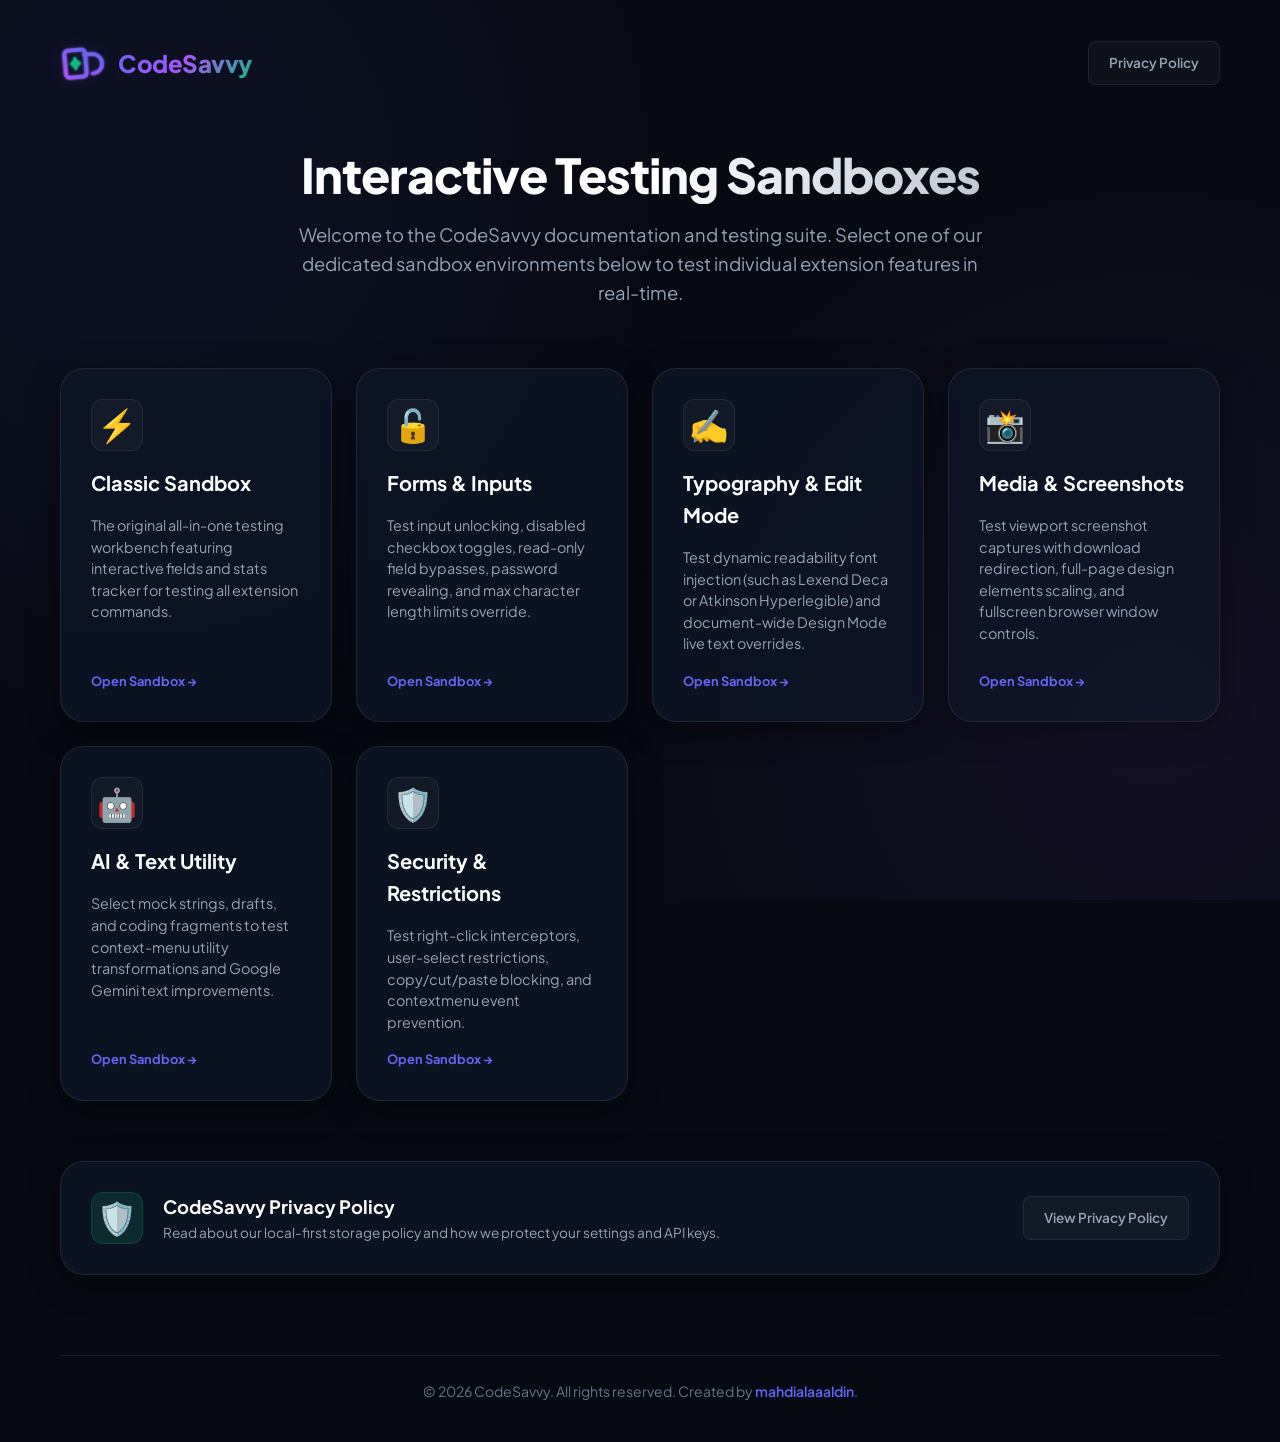
==== index.html @ 9b44937c "Add security.html: Implement a secure portal with text selection and clipboard restrictions" ====
<!DOCTYPE html>
<html lang="en">

<head>
    <meta charset="UTF-8">
    <meta name="viewport" content="width=device-width, initial-scale=1.0">
    <title>CodeSavvy Extension - Sandbox & Docs</title>
    <link rel="icon" type="image/png" sizes="16x16" href="assets/icons/icon16.png">
    <link rel="icon" type="image/png" sizes="48x48" href="assets/icons/icon48.png">
    <link rel="icon" type="image/png" sizes="128x128" href="assets/icons/icon128.png">
    <link
        href="https://fonts.googleapis.com/css2?family=Plus+Jakarta+Sans:wght@300;400;500;600;700;800&family=JetBrains+Mono:wght@400;500;600&display=swap"
        rel="stylesheet">
    <style>
        :root {
            --bg-dark: #070a13;
            --bg-card: rgba(15, 23, 42, 0.65);
            --bg-card-hover: rgba(23, 37, 84, 0.35);
            --border-glow: rgba(99, 102, 241, 0.15);
            --border-normal: rgba(255, 255, 255, 0.08);
            --primary: #6366f1;
            --primary-gradient: linear-gradient(135deg, #6366f1 0%, #a855f7 100%);
            --secondary: #10b981;
            --secondary-glow: rgba(16, 185, 129, 0.15);
            --primary-glow: rgba(99, 102, 241, 0.15);
            --text-main: #f8fafc;
            --text-secondary: #94a3b8;
            --text-muted: #64748b;
            --radius-sm: 8px;
            --radius-md: 16px;
            --radius-lg: 24px;
            --shadow-glow: 0 0 25px rgba(99, 102, 241, 0.15);
            --shadow-card: 0 8px 32px 0 rgba(0, 0, 0, 0.37);
        }

        * {
            margin: 0;
            padding: 0;
            box-sizing: border-box;
            transition: background-color 0.3s, border-color 0.3s, transform 0.2s cubic-bezier(0.4, 0, 0.2, 1);
        }

        body {
            font-family: 'Plus Jakarta Sans', -apple-system, BlinkMacSystemFont, sans-serif;
            background-color: var(--bg-dark);
            color: var(--text-main);
            min-height: 100vh;
            line-height: 1.6;
            overflow-x: hidden;
            background-image:
                radial-gradient(circle at 10% 20%, rgba(99, 102, 241, 0.08) 0%, transparent 40%),
                radial-gradient(circle at 90% 80%, rgba(168, 85, 247, 0.08) 0%, transparent 40%);
            background-attachment: fixed;
        }

        .container {
            max-width: 1200px;
            margin: 0 auto;
            padding: 40px 20px;
        }

        /* Top Header Navigation */
        header {
            display: flex;
            align-items: center;
            justify-content: space-between;
            margin-bottom: 60px;
        }

        .logo-container {
            display: flex;
            align-items: center;
            gap: 12px;
            text-decoration: none;
            color: inherit;
        }

        .logo-icon-svg {
            width: 46px;
            height: 46px;
            filter: drop-shadow(0 0 8px var(--primary-glow));
            animation: logoPulse 3s infinite ease-in-out;
        }

        @keyframes logoPulse {

            0%,
            100% {
                transform: scale(1);
            }

            50% {
                transform: scale(1.05) rotate(3deg);
            }
        }

        .logo-text {
            font-weight: 800;
            font-size: 24px;
            letter-spacing: -0.5px;
            background: linear-gradient(135deg, var(--primary), #a855f7, var(--secondary));
            -webkit-background-clip: text;
            -webkit-text-fill-color: transparent;
        }

        .policy-nav-btn {
            background: rgba(255, 255, 255, 0.03);
            border: 1px solid var(--border-normal);
            padding: 10px 20px;
            border-radius: var(--radius-sm);
            font-size: 0.85rem;
            color: var(--text-secondary);
            text-decoration: none;
            font-weight: 600;
        }

        .policy-nav-btn:hover {
            background: rgba(16, 185, 129, 0.1);
            border-color: var(--secondary);
            color: #fff;
        }

        /* Hero / Intro */
        .hero {
            text-align: center;
            margin-bottom: 60px;
        }

        .hero h1 {
            font-size: 3rem;
            font-weight: 800;
            letter-spacing: -1px;
            margin-bottom: 16px;
            line-height: 1.2;
            background: linear-gradient(to right, #fff 50%, var(--text-secondary));
            -webkit-background-clip: text;
            -webkit-text-fill-color: transparent;
        }

        .hero p {
            font-size: 1.15rem;
            color: var(--text-secondary);
            max-width: 700px;
            margin: 0 auto;
        }

        /* Grid */
        .grid {
            display: grid;
            grid-template-columns: repeat(auto-fit, minmax(260px, 1fr));
            gap: 24px;
            margin-bottom: 60px;
        }

        /* Interactive cards */
        .card-link {
            text-decoration: none;
            color: inherit;
        }

        .card {
            background-color: var(--bg-card);
            border: 1px solid var(--border-normal);
            border-radius: var(--radius-lg);
            padding: 30px;
            box-shadow: var(--shadow-card);
            display: flex;
            flex-direction: column;
            gap: 16px;
            height: 100%;
            position: relative;
            overflow: hidden;
        }

        .card::before {
            content: '';
            position: absolute;
            top: 0;
            left: 0;
            width: 4px;
            height: 100%;
            background: var(--primary-gradient);
            opacity: 0;
            transition: opacity 0.3s ease;
        }

        .card:hover {
            transform: translateY(-4px);
            border-color: var(--primary);
            box-shadow: var(--shadow-glow), var(--shadow-card);
            background: var(--bg-card-hover);
        }

        .card:hover::before {
            opacity: 1;
        }

        .card-icon {
            font-size: 2rem;
            background: rgba(255, 255, 255, 0.03);
            width: 52px;
            height: 52px;
            border-radius: 12px;
            display: flex;
            align-items: center;
            justify-content: center;
            border: 1px solid var(--border-normal);
        }

        .card:hover .card-icon {
            background: var(--primary-glow);
            border-color: var(--primary);
        }

        .card h2 {
            font-size: 1.25rem;
            font-weight: 700;
            color: #fff;
        }

        .card p {
            font-size: 0.9rem;
            color: var(--text-secondary);
            line-height: 1.5;
        }

        .card-footer-action {
            font-size: 0.8rem;
            font-weight: 700;
            color: var(--primary);
            margin-top: auto;
            display: flex;
            align-items: center;
            gap: 6px;
        }

        /* Banner for privacy policy */
        .policy-banner {
            background: var(--bg-card);
            border: 1px solid var(--border-normal);
            border-radius: var(--radius-lg);
            padding: 30px;
            box-shadow: var(--shadow-card);
            display: flex;
            align-items: center;
            justify-content: space-between;
            gap: 20px;
        }

        .policy-banner-left {
            display: flex;
            align-items: center;
            gap: 20px;
        }

        .policy-icon {
            font-size: 2rem;
            color: var(--secondary);
            width: 52px;
            height: 52px;
            border-radius: 12px;
            background: var(--secondary-glow);
            display: flex;
            align-items: center;
            justify-content: center;
            border: 1px solid rgba(16, 185, 129, 0.2);
        }

        .policy-text-group h3 {
            font-size: 1.15rem;
            font-weight: 700;
            color: #fff;
        }

        .policy-text-group p {
            font-size: 0.85rem;
            color: var(--text-secondary);
        }

        @media (max-width: 768px) {
            .policy-banner {
                flex-direction: column;
                align-items: flex-start;
            }

            .policy-banner .policy-nav-btn {
                width: 100%;
                text-align: center;
            }
        }

        /* Footer */
        footer {
            text-align: center;
            margin-top: 80px;
            padding-top: 24px;
            border-top: 1px solid var(--border-normal);
            color: var(--text-muted);
            font-size: 14px;
        }

        footer a {
            color: var(--primary);
            text-decoration: none;
            font-weight: 600;
        }

        footer a:hover {
            text-decoration: underline;
        }
    </style>
</head>

<body>
    <div class="container">
        <!-- Header -->
        <header>
            <a href="#" class="logo-container">
                <svg id="codesavvy-master-svg" viewBox="0 0 512 512" class="logo-icon-svg" fill="none"
                    xmlns="http://www.w3.org/2000/svg">
                    <defs>
                        <filter id="vector-glow" x="-20%" y="-20%" width="140%" height="140%">
                            <feGaussianBlur stdDeviation="12" result="blur" />
                            <feMerge>
                                <feMergeNode in="blur" />
                                <feMergeNode in="SourceGraphic" />
                            </feMerge>
                        </filter>
                        <linearGradient id="tile-gradient-fill" x1="0%" y1="0%" x2="100%" y2="100%">
                            <stop offset="0%" stop-color="#6366f1" />
                            <stop offset="100%" stop-color="#a855f7" />
                        </linearGradient>
                    </defs>
                    <g transform="translate(256, 256) rotate(85) scale(1.2) translate(-256, -256)"
                        filter="url(#vector-glow)">
                        <g>
                            <path d="M 180,240 V 170 C 180,120 220,80 270,80 C 320,80 360,120 360,170 V 175" fill="none"
                                stroke="url(#tile-gradient-fill)" stroke-width="33" stroke-linecap="round" />
                            <rect x="130" y="230" width="252" height="192" rx="35" fill="none"
                                stroke="url(#tile-gradient-fill)" stroke-width="35.75" />
                            <path d="M 230,326 L 210,326 M 282,326 L 302,326 M 256,290 V 362" stroke="#10b981"
                                stroke-width="27.5" stroke-linecap="round" />
                            <circle cx="256" cy="326" r="30" fill="none" stroke="#10b981" stroke-width="13.75" />
                            <path d="M 256,246 L 256,230 M 256,406 L 256,422" stroke="#10b981" stroke-width="4"
                                stroke-linecap="round" />
                        </g>
                    </g>
                </svg>
                <span class="logo-text">CodeSavvy</span>
            </a>
            <a href="privacy.html" class="policy-nav-btn">Privacy Policy</a>
        </header>

        <!-- Hero / Title -->
        <section class="hero">
            <h1>Interactive Testing Sandboxes</h1>
            <p>
                Welcome to the CodeSavvy documentation and testing suite. Select one of our dedicated sandbox
                environments below to test individual extension features in real-time.
            </p>
        </section>

        <!-- Grid of Sandboxes -->
        <div class="grid">

            <!-- Card 1: Classic Sandbox -->
            <a href="sandbox.html" class="card-link">
                <div class="card">
                    <div class="card-icon">⚡</div>
                    <h2>Classic Sandbox</h2>
                    <p>The original all-in-one testing workbench featuring interactive fields and stats tracker for
                        testing all extension commands.</p>
                    <span class="card-footer-action">Open Sandbox →</span>
                </div>
            </a>

            <!-- Card 2: Forms & Inputs -->
            <a href="forms.html" class="card-link">
                <div class="card">
                    <div class="card-icon">🔓</div>
                    <h2>Forms & Inputs</h2>
                    <p>Test input unlocking, disabled checkbox toggles, read-only field bypasses, password revealing,
                        and max character length limits override.</p>
                    <span class="card-footer-action">Open Sandbox →</span>
                </div>
            </a>

            <!-- Card 3: Typography & Edit Mode -->
            <a href="typography.html" class="card-link">
                <div class="card">
                    <div class="card-icon">✍️</div>
                    <h2>Typography & Edit Mode</h2>
                    <p>Test dynamic readability font injection (such as Lexend Deca or Atkinson Hyperlegible) and
                        document-wide Design Mode live text overrides.</p>
                    <span class="card-footer-action">Open Sandbox →</span>
                </div>
            </a>

            <!-- Card 4: Media & Screenshots -->
            <a href="media.html" class="card-link">
                <div class="card">
                    <div class="card-icon">📸</div>
                    <h2>Media & Screenshots</h2>
                    <p>Test viewport screenshot captures with download redirection, full-page design elements scaling,
                        and fullscreen browser window controls.</p>
                    <span class="card-footer-action">Open Sandbox →</span>
                </div>
            </a>

            <!-- Card 5: AI & Text Transformations -->
            <a href="ai.html" class="card-link">
                <div class="card">
                    <div class="card-icon">🤖</div>
                    <h2>AI & Text Utility</h2>
                    <p>Select mock strings, drafts, and coding fragments to test context-menu utility transformations
                        and Google Gemini text improvements.</p>
                    <span class="card-footer-action">Open Sandbox →</span>
                </div>
            </a>

            <!-- Card 6: Security & Restrictions -->
            <a href="security.html" class="card-link">
                <div class="card">
                    <div class="card-icon">🛡️</div>
                    <h2>Security & Restrictions</h2>
                    <p>Test right-click interceptors, user-select restrictions, copy/cut/paste blocking, and contextmenu
                        event prevention.</p>
                    <span class="card-footer-action">Open Sandbox →</span>
                </div>
            </a>

        </div>

        <!-- Privacy Policy Banner -->
        <div class="policy-banner">
            <div class="policy-banner-left">
                <div class="policy-icon">🛡️</div>
                <div class="policy-text-group">
                    <h3>CodeSavvy Privacy Policy</h3>
                    <p>Read about our local-first storage policy and how we protect your settings and API keys.</p>
                </div>
            </div>
            <a href="privacy.html" class="policy-nav-btn">View Privacy Policy</a>
        </div>

        <!-- Footer -->
        <footer>
            <p>&copy; 2026 CodeSavvy. All rights reserved. Created by <a href="https://github.com/mahdialaaaldin"
                    target="_blank" rel="noopener noreferrer">mahdialaaaldin</a>.</p>
        </footer>
    </div>
</body>

</html>
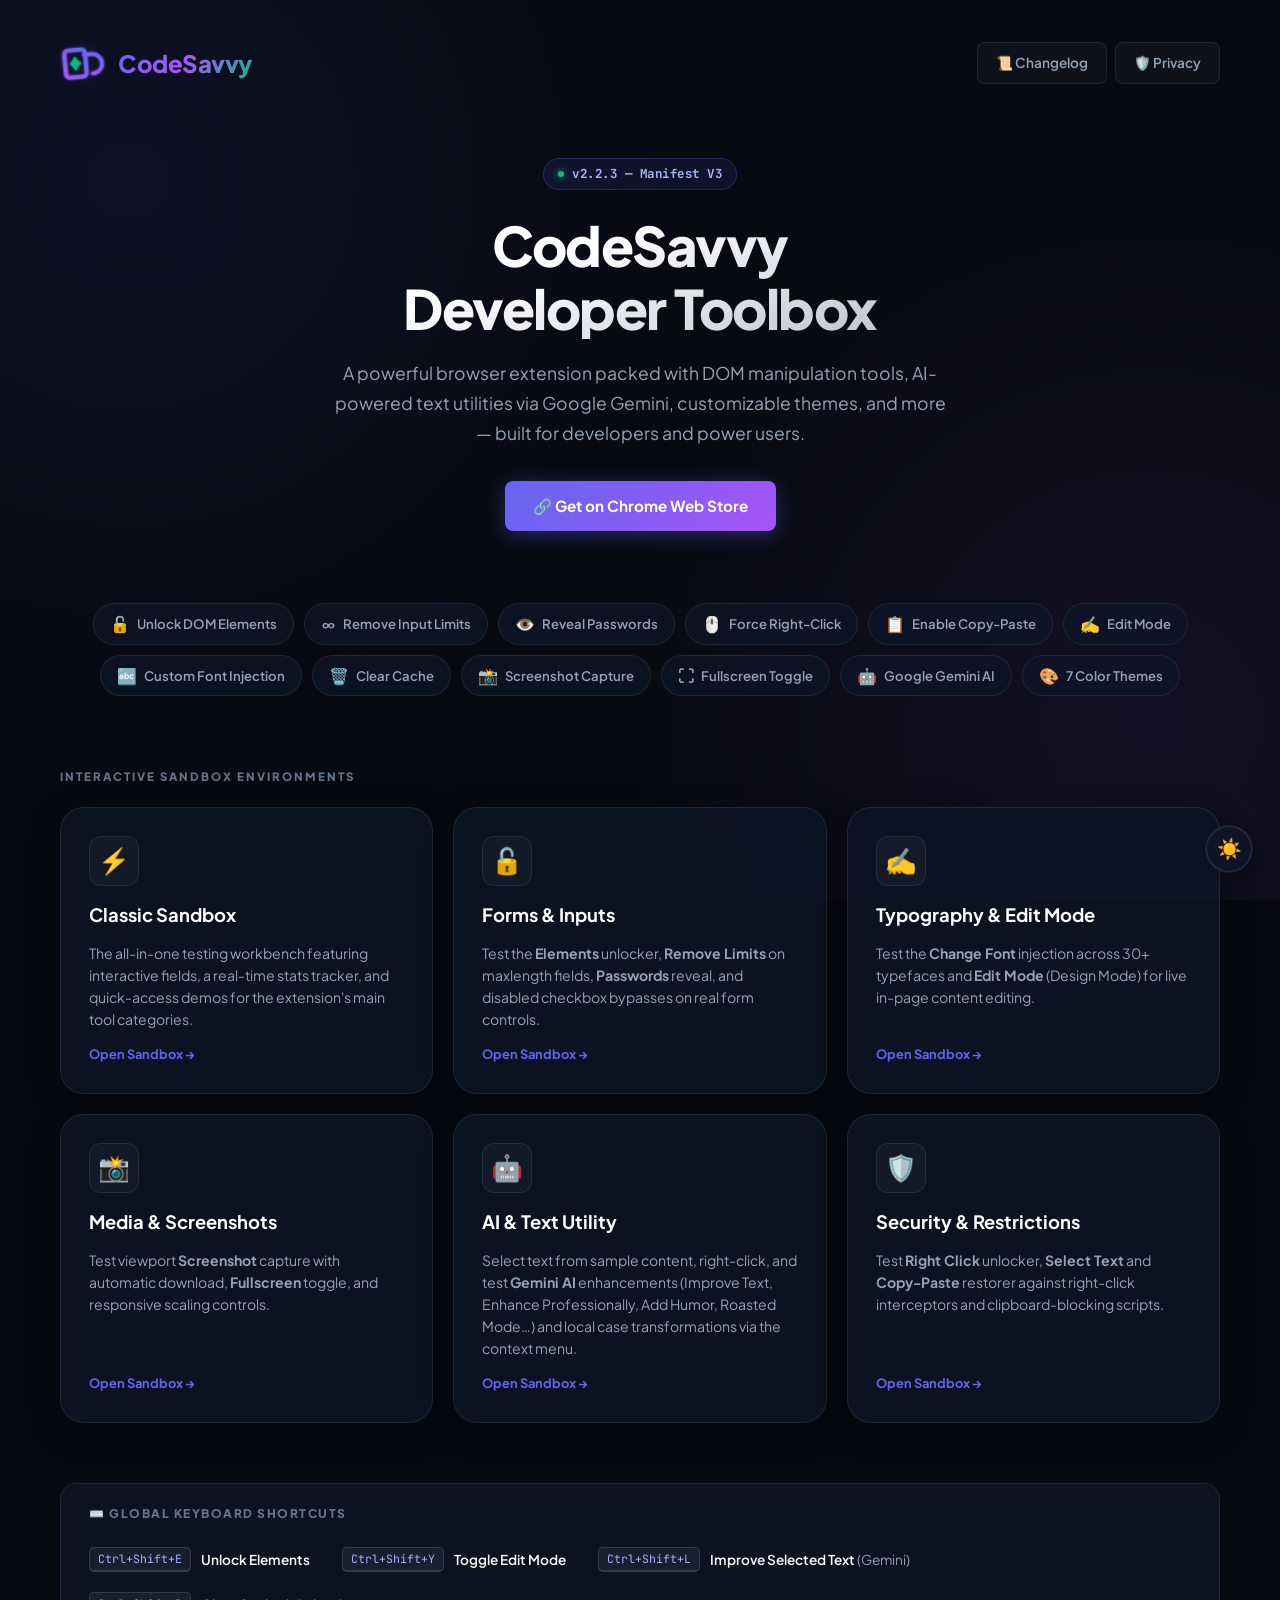
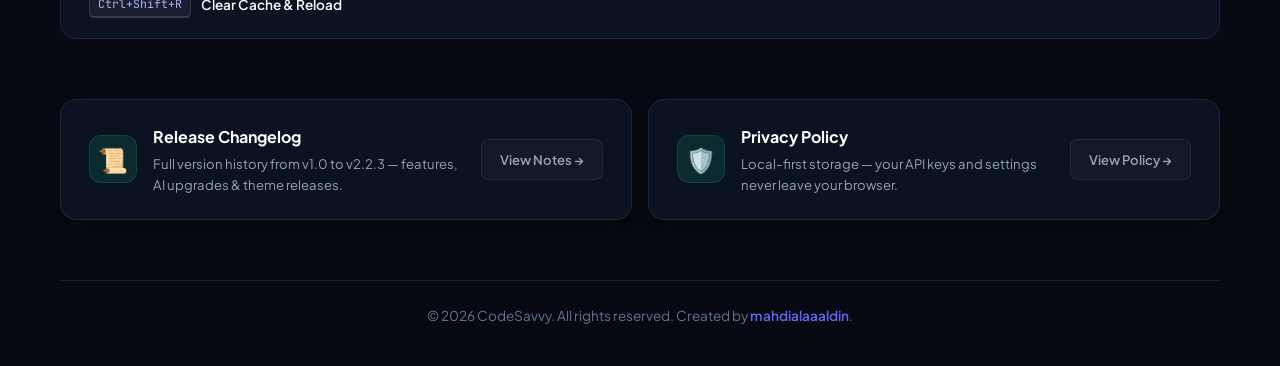
==== commit 8376aad4: "refactor(docs): overhaul documentation hub, sandbox accuracy, and light/dark theme support - Refacto" ====
--- a/index.html
+++ b/index.html
@@ -4,13 +4,17 @@
 <head>
     <meta charset="UTF-8">
     <meta name="viewport" content="width=device-width, initial-scale=1.0">
-    <title>CodeSavvy Extension - Sandbox & Docs</title>
+    <title>CodeSavvy — Developer Toolbox Documentation</title>
+    <meta name="description" content="CodeSavvy is a browser extension developer toolbox. Explore interactive sandboxes for DOM unlocking, font switching, AI text tools, screenshots, and more.">
     <link rel="icon" type="image/png" sizes="16x16" href="assets/icons/icon16.png">
     <link rel="icon" type="image/png" sizes="48x48" href="assets/icons/icon48.png">
     <link rel="icon" type="image/png" sizes="128x128" href="assets/icons/icon128.png">
     <link
         href="https://fonts.googleapis.com/css2?family=Plus+Jakarta+Sans:wght@300;400;500;600;700;800&family=JetBrains+Mono:wght@400;500;600&display=swap"
         rel="stylesheet">
+    <!-- Theme system (load before CSS to prevent flash of incorrect theme) -->
+    <script src="theme.js"></script>
+    <link rel="stylesheet" href="theme.css">
     <style>
         :root {
             --bg-dark: #070a13;
@@ -37,7 +41,6 @@
             margin: 0;
             padding: 0;
             box-sizing: border-box;
-            transition: background-color 0.3s, border-color 0.3s, transform 0.2s cubic-bezier(0.4, 0, 0.2, 1);
         }
 
         body {
@@ -53,18 +56,24 @@
             background-attachment: fixed;
         }
 
+        /* Custom Scrollbar */
+        ::-webkit-scrollbar { width: 8px; }
+        ::-webkit-scrollbar-track { background: rgba(15, 23, 42, 0.5); }
+        ::-webkit-scrollbar-thumb { background: rgba(99, 102, 241, 0.3); border-radius: 4px; }
+        ::-webkit-scrollbar-thumb:hover { background: rgba(99, 102, 241, 0.6); }
+
         .container {
             max-width: 1200px;
             margin: 0 auto;
             padding: 40px 20px;
         }
 
-        /* Top Header Navigation */
+        /* ── Header ─────────────────────────────── */
         header {
             display: flex;
             align-items: center;
             justify-content: space-between;
-            margin-bottom: 60px;
+            margin-bottom: 72px;
         }
 
         .logo-container {
@@ -80,18 +89,12 @@
             height: 46px;
             filter: drop-shadow(0 0 8px var(--primary-glow));
             animation: logoPulse 3s infinite ease-in-out;
+            flex-shrink: 0;
         }
 
         @keyframes logoPulse {
-
-            0%,
-            100% {
-                transform: scale(1);
-            }
-
-            50% {
-                transform: scale(1.05) rotate(3deg);
-            }
+            0%, 100% { transform: scale(1); }
+            50% { transform: scale(1.05) rotate(3deg); }
         }
 
         .logo-text {
@@ -103,73 +106,179 @@
             -webkit-text-fill-color: transparent;
         }
 
-        .policy-nav-btn {
+        .nav-links {
+            display: flex;
+            gap: 8px;
+        }
+
+        .nav-btn {
             background: rgba(255, 255, 255, 0.03);
             border: 1px solid var(--border-normal);
-            padding: 10px 20px;
+            padding: 9px 18px;
             border-radius: var(--radius-sm);
             font-size: 0.85rem;
             color: var(--text-secondary);
             text-decoration: none;
             font-weight: 600;
-        }
-
-        .policy-nav-btn:hover {
-            background: rgba(16, 185, 129, 0.1);
-            border-color: var(--secondary);
+            transition: all 0.2s ease;
+        }
+
+        .nav-btn:hover {
+            background: rgba(99, 102, 241, 0.1);
+            border-color: var(--primary);
             color: #fff;
         }
 
-        /* Hero / Intro */
+        /* ── Version Badge ───────────────────────── */
+        .version-ribbon {
+            display: inline-flex;
+            align-items: center;
+            gap: 8px;
+            background: rgba(99, 102, 241, 0.1);
+            border: 1px solid rgba(99, 102, 241, 0.25);
+            border-radius: 999px;
+            padding: 5px 14px;
+            font-size: 0.78rem;
+            font-weight: 700;
+            color: #a5b4fc;
+            margin-bottom: 24px;
+            font-family: 'JetBrains Mono', monospace;
+            letter-spacing: 0.5px;
+        }
+
+        .version-dot {
+            width: 6px;
+            height: 6px;
+            border-radius: 50%;
+            background: var(--secondary);
+            box-shadow: 0 0 6px var(--secondary);
+            animation: blink 2s ease-in-out infinite;
+        }
+
+        @keyframes blink {
+            0%, 100% { opacity: 1; }
+            50% { opacity: 0.4; }
+        }
+
+        /* ── Hero ────────────────────────────────── */
         .hero {
             text-align: center;
-            margin-bottom: 60px;
+            margin-bottom: 72px;
         }
 
         .hero h1 {
-            font-size: 3rem;
+            font-size: clamp(2.2rem, 5vw, 3.4rem);
             font-weight: 800;
-            letter-spacing: -1px;
-            margin-bottom: 16px;
-            line-height: 1.2;
-            background: linear-gradient(to right, #fff 50%, var(--text-secondary));
+            letter-spacing: -1.5px;
+            margin-bottom: 20px;
+            line-height: 1.15;
+            background: linear-gradient(160deg, #ffffff 40%, #94a3b8 100%);
             -webkit-background-clip: text;
             -webkit-text-fill-color: transparent;
         }
 
         .hero p {
-            font-size: 1.15rem;
+            font-size: 1.1rem;
             color: var(--text-secondary);
-            max-width: 700px;
-            margin: 0 auto;
-        }
-
-        /* Grid */
+            max-width: 620px;
+            margin: 0 auto 32px;
+            line-height: 1.7;
+        }
+
+        .hero-cta {
+            display: inline-flex;
+            align-items: center;
+            gap: 10px;
+            background: var(--primary-gradient);
+            color: #fff;
+            text-decoration: none;
+            font-weight: 700;
+            font-size: 0.95rem;
+            padding: 13px 28px;
+            border-radius: var(--radius-sm);
+            box-shadow: 0 4px 20px rgba(99, 102, 241, 0.35);
+            transition: transform 0.2s ease, box-shadow 0.2s ease;
+        }
+
+        .hero-cta:hover {
+            transform: translateY(-2px);
+            box-shadow: 0 8px 30px rgba(99, 102, 241, 0.5);
+        }
+
+        /* ── Feature Pills ───────────────────────── */
+        .feature-pills {
+            display: flex;
+            justify-content: center;
+            flex-wrap: wrap;
+            gap: 10px;
+            margin-bottom: 72px;
+        }
+
+        .pill {
+            display: flex;
+            align-items: center;
+            gap: 7px;
+            background: var(--bg-card);
+            border: 1px solid var(--border-normal);
+            border-radius: 999px;
+            padding: 7px 16px;
+            font-size: 0.82rem;
+            font-weight: 600;
+            color: var(--text-secondary);
+            backdrop-filter: blur(8px);
+            transition: border-color 0.2s, color 0.2s;
+        }
+
+        .pill:hover {
+            border-color: var(--primary);
+            color: #fff;
+        }
+
+        .pill-icon {
+            font-size: 1rem;
+        }
+
+        /* ── Section Labels ──────────────────────── */
+        .section-label {
+            font-size: 0.72rem;
+            font-weight: 800;
+            letter-spacing: 2px;
+            text-transform: uppercase;
+            color: var(--text-muted);
+            margin-bottom: 20px;
+        }
+
+        /* ── Grid ────────────────────────────────── */
         .grid {
             display: grid;
-            grid-template-columns: repeat(auto-fit, minmax(260px, 1fr));
-            gap: 24px;
-            margin-bottom: 60px;
-        }
-
-        /* Interactive cards */
+            grid-template-columns: repeat(auto-fit, minmax(280px, 1fr));
+            gap: 20px;
+            margin-bottom: 24px;
+        }
+
+        /* ── Sandbox Cards ───────────────────────── */
         .card-link {
             text-decoration: none;
             color: inherit;
+            display: flex;
         }
 
         .card {
             background-color: var(--bg-card);
             border: 1px solid var(--border-normal);
             border-radius: var(--radius-lg);
-            padding: 30px;
+            padding: 28px;
             box-shadow: var(--shadow-card);
             display: flex;
             flex-direction: column;
-            gap: 16px;
-            height: 100%;
+            gap: 14px;
+            width: 100%;
             position: relative;
             overflow: hidden;
+            transition: transform 0.25s cubic-bezier(0.4, 0, 0.2, 1),
+                        border-color 0.25s ease,
+                        box-shadow 0.25s ease,
+                        background-color 0.25s ease;
         }
 
         .card::before {
@@ -185,8 +294,8 @@
         }
 
         .card:hover {
-            transform: translateY(-4px);
-            border-color: var(--primary);
+            transform: translateY(-5px);
+            border-color: rgba(99, 102, 241, 0.35);
             box-shadow: var(--shadow-glow), var(--shadow-card);
             background: var(--bg-card-hover);
         }
@@ -196,15 +305,16 @@
         }
 
         .card-icon {
-            font-size: 2rem;
+            font-size: 1.6rem;
             background: rgba(255, 255, 255, 0.03);
-            width: 52px;
-            height: 52px;
+            width: 50px;
+            height: 50px;
             border-radius: 12px;
             display: flex;
             align-items: center;
             justify-content: center;
             border: 1px solid var(--border-normal);
+            transition: background 0.25s, border-color 0.25s;
         }
 
         .card:hover .card-icon {
@@ -213,90 +323,158 @@
         }
 
         .card h2 {
-            font-size: 1.25rem;
+            font-size: 1.15rem;
             font-weight: 700;
             color: #fff;
         }
 
         .card p {
-            font-size: 0.9rem;
+            font-size: 0.88rem;
             color: var(--text-secondary);
-            line-height: 1.5;
+            line-height: 1.55;
+            flex: 1;
         }
 
         .card-footer-action {
             font-size: 0.8rem;
             font-weight: 700;
             color: var(--primary);
-            margin-top: auto;
             display: flex;
             align-items: center;
             gap: 6px;
         }
 
-        /* Banner for privacy policy */
+        /* ── Policy Banners ──────────────────────── */
+        .banners {
+            display: grid;
+            grid-template-columns: repeat(auto-fit, minmax(300px, 1fr));
+            gap: 16px;
+            margin-bottom: 60px;
+        }
+
         .policy-banner {
             background: var(--bg-card);
             border: 1px solid var(--border-normal);
-            border-radius: var(--radius-lg);
-            padding: 30px;
+            border-radius: var(--radius-md);
+            padding: 24px 28px;
             box-shadow: var(--shadow-card);
             display: flex;
             align-items: center;
             justify-content: space-between;
             gap: 20px;
+            transition: border-color 0.2s ease;
+        }
+
+        .policy-banner:hover {
+            border-color: var(--secondary);
         }
 
         .policy-banner-left {
             display: flex;
             align-items: center;
-            gap: 20px;
+            gap: 16px;
         }
 
         .policy-icon {
-            font-size: 2rem;
+            font-size: 1.5rem;
             color: var(--secondary);
-            width: 52px;
-            height: 52px;
+            width: 48px;
+            height: 48px;
             border-radius: 12px;
             background: var(--secondary-glow);
             display: flex;
             align-items: center;
             justify-content: center;
             border: 1px solid rgba(16, 185, 129, 0.2);
+            flex-shrink: 0;
         }
 
         .policy-text-group h3 {
-            font-size: 1.15rem;
+            font-size: 1rem;
             font-weight: 700;
             color: #fff;
+            margin-bottom: 3px;
         }
 
         .policy-text-group p {
+            font-size: 0.82rem;
+            color: var(--text-secondary);
+        }
+
+        .banner-btn {
+            background: rgba(255, 255, 255, 0.03);
+            border: 1px solid var(--border-normal);
+            padding: 9px 18px;
+            border-radius: var(--radius-sm);
+            font-size: 0.82rem;
+            color: var(--text-secondary);
+            text-decoration: none;
+            font-weight: 600;
+            white-space: nowrap;
+            transition: all 0.2s ease;
+        }
+
+        .banner-btn:hover {
+            background: rgba(16, 185, 129, 0.1);
+            border-color: var(--secondary);
+            color: #fff;
+        }
+
+        /* ── Keyboard Shortcuts Strip ─────────────── */
+        .shortcuts-strip {
+            background: var(--bg-card);
+            border: 1px solid var(--border-normal);
+            border-radius: var(--radius-md);
+            padding: 20px 28px;
+            margin-bottom: 60px;
+            display: flex;
+            flex-wrap: wrap;
+            gap: 20px 32px;
+            align-items: center;
+        }
+
+        .shortcuts-title {
+            font-size: 0.75rem;
+            font-weight: 800;
+            text-transform: uppercase;
+            letter-spacing: 1.5px;
+            color: var(--text-muted);
+            flex-basis: 100%;
+            margin-bottom: 4px;
+        }
+
+        .shortcut-item {
+            display: flex;
+            align-items: center;
+            gap: 10px;
             font-size: 0.85rem;
             color: var(--text-secondary);
         }
 
-        @media (max-width: 768px) {
-            .policy-banner {
-                flex-direction: column;
-                align-items: flex-start;
-            }
-
-            .policy-banner .policy-nav-btn {
-                width: 100%;
-                text-align: center;
-            }
-        }
-
-        /* Footer */
+        .shortcut-item strong {
+            color: var(--text-main);
+            font-weight: 600;
+        }
+
+        kbd {
+            font-family: 'JetBrains Mono', monospace;
+            font-size: 0.72rem;
+            background: rgba(255, 255, 255, 0.06);
+            border: 1px solid rgba(255, 255, 255, 0.12);
+            border-bottom-width: 2px;
+            border-radius: 5px;
+            padding: 2px 8px;
+            color: #a5b4fc;
+            white-space: nowrap;
+        }
+
+        /* ── Footer ──────────────────────────────── */
         footer {
             text-align: center;
-            margin-top: 80px;
             padding-top: 24px;
             border-top: 1px solid var(--border-normal);
             color: var(--text-muted);
-            font-size: 14px;
+            font-size: 0.85rem;
         }
 
         footer a {
@@ -308,16 +486,22 @@
         footer a:hover {
             text-decoration: underline;
         }
+
+        @media (max-width: 600px) {
+            .policy-banner { flex-direction: column; align-items: flex-start; }
+            .banner-btn { width: 100%; text-align: center; }
+            .shortcuts-strip { flex-direction: column; gap: 12px; }
+        }
     </style>
 </head>
 
 <body>
     <div class="container">
+
         <!-- Header -->
         <header>
             <a href="#" class="logo-container">
-                <svg id="codesavvy-master-svg" viewBox="0 0 512 512" class="logo-icon-svg" fill="none"
-                    xmlns="http://www.w3.org/2000/svg">
+                <svg viewBox="0 0 512 512" class="logo-icon-svg" fill="none" xmlns="http://www.w3.org/2000/svg">
                     <defs>
                         <filter id="vector-glow" x="-20%" y="-20%" width="140%" height="140%">
                             <feGaussianBlur stdDeviation="12" result="blur" />
@@ -348,28 +532,56 @@
                 </svg>
                 <span class="logo-text">CodeSavvy</span>
             </a>
-            <a href="privacy.html" class="policy-nav-btn">Privacy Policy</a>
+            <nav class="nav-links">
+                <a href="changelog.html" class="nav-btn">📜 Changelog</a>
+                <a href="privacy.html" class="nav-btn">🛡️ Privacy</a>
+            </nav>
         </header>
 
-        <!-- Hero / Title -->
+        <!-- Hero -->
         <section class="hero">
-            <h1>Interactive Testing Sandboxes</h1>
+            <div class="version-ribbon">
+                <div class="version-dot"></div>
+                v2.2.3 — Manifest V3
+            </div>
+            <h1>CodeSavvy<br>Developer Toolbox</h1>
             <p>
-                Welcome to the CodeSavvy documentation and testing suite. Select one of our dedicated sandbox
-                environments below to test individual extension features in real-time.
+                A powerful browser extension packed with DOM manipulation tools, AI-powered text utilities
+                via Google Gemini, customizable themes, and more — built for developers and power users.
             </p>
+            <a href="https://chromewebstore.google.com/detail/codesavvy/jenendhnlcnokliclhccikgeohdgfhml"
+               class="hero-cta" target="_blank" rel="noopener noreferrer">
+                🔗 Get on Chrome Web Store
+            </a>
         </section>
 
-        <!-- Grid of Sandboxes -->
-        <div class="grid">
+        <!-- Feature Pills -->
+        <div class="feature-pills">
+            <div class="pill"><span class="pill-icon">🔓</span> Unlock DOM Elements</div>
+            <div class="pill"><span class="pill-icon">∞</span> Remove Input Limits</div>
+            <div class="pill"><span class="pill-icon">👁️</span> Reveal Passwords</div>
+            <div class="pill"><span class="pill-icon">🖱️</span> Force Right-Click</div>
+            <div class="pill"><span class="pill-icon">📋</span> Enable Copy-Paste</div>
+            <div class="pill"><span class="pill-icon">✍️</span> Edit Mode</div>
+            <div class="pill"><span class="pill-icon">🔤</span> Custom Font Injection</div>
+            <div class="pill"><span class="pill-icon">🗑️</span> Clear Cache</div>
+            <div class="pill"><span class="pill-icon">📸</span> Screenshot Capture</div>
+            <div class="pill"><span class="pill-icon">⛶</span> Fullscreen Toggle</div>
+            <div class="pill"><span class="pill-icon">🤖</span> Google Gemini AI</div>
+            <div class="pill"><span class="pill-icon">🎨</span> 7 Color Themes</div>
+        </div>
+
+        <!-- Sandbox Environments -->
+        <div class="section-label">Interactive Sandbox Environments</div>
+        <div class="grid" style="margin-bottom: 60px;">
 
             <!-- Card 1: Classic Sandbox -->
             <a href="sandbox.html" class="card-link">
                 <div class="card">
                     <div class="card-icon">⚡</div>
                     <h2>Classic Sandbox</h2>
-                    <p>The original all-in-one testing workbench featuring interactive fields and stats tracker for
-                        testing all extension commands.</p>
+                    <p>The all-in-one testing workbench featuring interactive fields, a real-time stats tracker,
+                        and quick-access demos for the extension's main tool categories.</p>
                     <span class="card-footer-action">Open Sandbox →</span>
                 </div>
             </a>
@@ -378,9 +590,10 @@
             <a href="forms.html" class="card-link">
                 <div class="card">
                     <div class="card-icon">🔓</div>
-                    <h2>Forms & Inputs</h2>
-                    <p>Test input unlocking, disabled checkbox toggles, read-only field bypasses, password revealing,
-                        and max character length limits override.</p>
+                    <h2>Forms &amp; Inputs</h2>
+                    <p>Test the <strong>Elements</strong> unlocker, <strong>Remove Limits</strong>
+                        on maxlength fields, <strong>Passwords</strong> reveal,
+                        and disabled checkbox bypasses on real form controls.</p>
                     <span class="card-footer-action">Open Sandbox →</span>
                 </div>
             </a>
@@ -389,9 +602,10 @@
             <a href="typography.html" class="card-link">
                 <div class="card">
                     <div class="card-icon">✍️</div>
-                    <h2>Typography & Edit Mode</h2>
-                    <p>Test dynamic readability font injection (such as Lexend Deca or Atkinson Hyperlegible) and
-                        document-wide Design Mode live text overrides.</p>
+                    <h2>Typography &amp; Edit Mode</h2>
+                    <p>Test the <strong>Change Font</strong> injection across 30+ typefaces
+                        and <strong>Edit Mode</strong> (Design Mode) for live in-page
+                        content editing.</p>
                     <span class="card-footer-action">Open Sandbox →</span>
                 </div>
             </a>
@@ -400,20 +614,22 @@
             <a href="media.html" class="card-link">
                 <div class="card">
                     <div class="card-icon">📸</div>
-                    <h2>Media & Screenshots</h2>
-                    <p>Test viewport screenshot captures with download redirection, full-page design elements scaling,
-                        and fullscreen browser window controls.</p>
+                    <h2>Media &amp; Screenshots</h2>
+                    <p>Test viewport <strong>Screenshot</strong> capture with automatic
+                        download, <strong>Fullscreen</strong> toggle, and responsive
+                        scaling controls.</p>
                     <span class="card-footer-action">Open Sandbox →</span>
                 </div>
             </a>
 
-            <!-- Card 5: AI & Text Transformations -->
+            <!-- Card 5: AI & Text Utility -->
             <a href="ai.html" class="card-link">
                 <div class="card">
                     <div class="card-icon">🤖</div>
-                    <h2>AI & Text Utility</h2>
-                    <p>Select mock strings, drafts, and coding fragments to test context-menu utility transformations
-                        and Google Gemini text improvements.</p>
+                    <h2>AI &amp; Text Utility</h2>
+                    <p>Select text from sample content, right-click, and test <strong>Gemini AI</strong>
+                        enhancements (Improve Text, Enhance Professionally, Add Humor, Roasted Mode…)
+                        and local case transformations via the context menu.</p>
                     <span class="card-footer-action">Open Sandbox →</span>
                 </div>
             </a>
@@ -422,25 +638,62 @@
             <a href="security.html" class="card-link">
                 <div class="card">
                     <div class="card-icon">🛡️</div>
-                    <h2>Security & Restrictions</h2>
-                    <p>Test right-click interceptors, user-select restrictions, copy/cut/paste blocking, and contextmenu
-                        event prevention.</p>
+                    <h2>Security &amp; Restrictions</h2>
+                    <p>Test <strong>Right Click</strong> unlocker, <strong>Select Text</strong>
+                        and <strong>Copy-Paste</strong> restorer against right-click
+                        interceptors and clipboard-blocking scripts.</p>
                     <span class="card-footer-action">Open Sandbox →</span>
                 </div>
             </a>
 
         </div>
 
-        <!-- Privacy Policy Banner -->
-        <div class="policy-banner">
-            <div class="policy-banner-left">
-                <div class="policy-icon">🛡️</div>
-                <div class="policy-text-group">
-                    <h3>CodeSavvy Privacy Policy</h3>
-                    <p>Read about our local-first storage policy and how we protect your settings and API keys.</p>
+        <!-- Keyboard Shortcuts -->
+        <div class="shortcuts-strip">
+            <div class="shortcuts-title">⌨️ Global Keyboard Shortcuts</div>
+            <div class="shortcut-item">
+                <kbd>Ctrl+Shift+E</kbd>
+                <span><strong>Unlock Elements</strong></span>
+            </div>
+            <div class="shortcut-item">
+                <kbd>Ctrl+Shift+Y</kbd>
+                <span><strong>Toggle Edit Mode</strong></span>
+            </div>
+            <div class="shortcut-item">
+                <kbd>Ctrl+Shift+L</kbd>
+                <span><strong>Improve Selected Text</strong> (Gemini)</span>
+            </div>
+            <div class="shortcut-item">
+                <kbd>Ctrl+Shift+R</kbd>
+                <span><strong>Clear Cache &amp; Reload</strong></span>
+            </div>
+        </div>
+
+        <!-- Banners -->
+        <div class="banners">
+            <!-- Changelog -->
+            <div class="policy-banner">
+                <div class="policy-banner-left">
+                    <div class="policy-icon">📜</div>
+                    <div class="policy-text-group">
+                        <h3>Release Changelog</h3>
+                        <p>Full version history from v1.0 to v2.2.3 — features, AI upgrades &amp; theme releases.</p>
+                    </div>
                 </div>
+                <a href="changelog.html" class="banner-btn">View Notes →</a>
             </div>
-            <a href="privacy.html" class="policy-nav-btn">View Privacy Policy</a>
+
+            <!-- Privacy Policy -->
+            <div class="policy-banner">
+                <div class="policy-banner-left">
+                    <div class="policy-icon">🛡️</div>
+                    <div class="policy-text-group">
+                        <h3>Privacy Policy</h3>
+                        <p>Local-first storage — your API keys and settings never leave your browser.</p>
+                    </div>
+                </div>
+                <a href="privacy.html" class="banner-btn">View Policy →</a>
+            </div>
         </div>
 
         <!-- Footer -->
@@ -448,6 +701,7 @@
             <p>&copy; 2026 CodeSavvy. All rights reserved. Created by <a href="https://github.com/mahdialaaaldin"
                     target="_blank" rel="noopener noreferrer">mahdialaaaldin</a>.</p>
         </footer>
+
     </div>
 </body>
 
--- a/theme.css
+++ b/theme.css
@@ -0,0 +1,419 @@
+/* ─────────────────────────────────────────────────────────────────────────────
+   CodeSavvy Docs — Theme System
+   Defines light/dark mode overrides via [data-theme] on <html>.
+   All pages share this sheet; each page's own :root defines dark defaults.
+───────────────────────────────────────────────────────────────────────────── */
+
+/* ── Floating Theme Toggle Button ─────────────────────────────────────────── */
+#cs-theme-toggle {
+    position: fixed;
+    bottom: 28px;
+    right: 28px;
+    z-index: 9999;
+    width: 46px;
+    height: 46px;
+    border-radius: 50%;
+    border: 1px solid rgba(255, 255, 255, 0.12);
+    background: rgba(15, 23, 42, 0.75);
+    backdrop-filter: blur(14px);
+    -webkit-backdrop-filter: blur(14px);
+    cursor: pointer;
+    font-size: 20px;
+    display: flex;
+    align-items: center;
+    justify-content: center;
+    box-shadow: 0 4px 20px rgba(0, 0, 0, 0.35), 0 0 0 1px rgba(99, 102, 241, 0.2);
+    transition: transform 0.2s cubic-bezier(0.4, 0, 0.2, 1),
+                box-shadow 0.2s ease,
+                background 0.3s ease,
+                border-color 0.3s ease;
+    user-select: none;
+}
+
+#cs-theme-toggle:hover {
+    transform: scale(1.12);
+    box-shadow: 0 6px 28px rgba(99, 102, 241, 0.4), 0 0 0 1px rgba(99, 102, 241, 0.4);
+}
+
+#cs-theme-toggle:active {
+    transform: scale(0.96);
+}
+
+/* Light mode button variant */
+html[data-theme="light"] #cs-theme-toggle {
+    background: rgba(255, 255, 255, 0.85);
+    border-color: rgba(99, 102, 241, 0.25);
+    box-shadow: 0 4px 16px rgba(0, 0, 0, 0.1), 0 0 0 1px rgba(99, 102, 241, 0.15);
+    color: #0f172a;
+}
+
+/* ── Light Theme: CSS Variable Overrides ──────────────────────────────────── */
+/*
+   Overrides all the custom properties the docs use.
+   Pages define dark defaults in :root; we re-declare them
+   on html[data-theme="light"] which has higher specificity.
+*/
+
+html[data-theme="light"] {
+
+    /* Backgrounds */
+    --bg-dark:        #f0f4f8;
+    --bg-card:        rgba(255, 255, 255, 0.85);
+    --bg-card-hover:  rgba(241, 245, 249, 0.9);
+
+    /* Borders */
+    --border-normal:  rgba(148, 163, 184, 0.22);
+    --border-glow:    rgba(99, 102, 241, 0.12);
+
+    /* Text */
+    --text-main:      #0f172a;
+    --text-secondary: #475569;
+    --text-muted:     #64748b;
+
+    /* Shadows */
+    --shadow-card:    0 4px 16px 0 rgba(0, 0, 0, 0.07), 0 1px 4px rgba(0,0,0,0.05);
+    --shadow-glow:    0 0 20px rgba(99, 102, 241, 0.12);
+
+    /* Security page variables */
+    --bg:             #f0f4f8;
+    --card-bg:        #ffffff;
+    --text:           #0f172a;
+    --border:         rgba(148, 163, 184, 0.2);
+    --text-muted:     #64748b;
+}
+
+/* ── Light: Body Base ─────────────────────────────────────────────────────── */
+html[data-theme="light"] body {
+    background-color: #f0f4f8; /* covers both --bg-dark and --bg consumers */
+    background-image:
+        radial-gradient(circle at 10% 20%, rgba(99, 102, 241, 0.06) 0%, transparent 40%),
+        radial-gradient(circle at 90% 80%, rgba(168, 85, 247, 0.05) 0%, transparent 40%);
+    color: #0f172a;
+}
+
+/* ── Light: Cards ─────────────────────────────────────────────────────────── */
+html[data-theme="light"] .card,
+html[data-theme="light"] .settings-section,
+html[data-theme="light"] .policy-banner,
+html[data-theme="light"] .tip-box,
+html[data-theme="light"] .stat-badge,
+html[data-theme="light"] .shortcuts-strip,
+html[data-theme="light"] .incognito-banner,
+html[data-theme="light"] .how-to {
+    background: var(--bg-card);
+    border-color: var(--border-normal);
+    box-shadow: var(--shadow-card);
+    color: var(--text-main);
+}
+
+html[data-theme="light"] .card:hover {
+    background: var(--bg-card-hover);
+    border-color: rgba(99, 102, 241, 0.35);
+    box-shadow: 0 0 20px rgba(99, 102, 241, 0.12), var(--shadow-card);
+}
+
+/* ── Light: Header ────────────────────────────────────────────────────────── */
+html[data-theme="light"] header {
+    background: rgba(255, 255, 255, 0.88);
+    border-color: rgba(148, 163, 184, 0.22);
+    box-shadow: 0 4px 20px rgba(0, 0, 0, 0.06);
+    backdrop-filter: blur(12px);
+}
+
+/* ── Light: Nav buttons ───────────────────────────────────────────────────── */
+html[data-theme="light"] .nav-btn,
+html[data-theme="light"] .back-btn,
+html[data-theme="light"] .banner-btn {
+    background: rgba(248, 250, 252, 0.8);
+    border-color: rgba(148, 163, 184, 0.25);
+    color: #475569;
+}
+
+html[data-theme="light"] .nav-btn:hover,
+html[data-theme="light"] .back-btn:hover,
+html[data-theme="light"] .banner-btn:hover {
+    background: rgba(224, 231, 255, 0.5);
+    border-color: #6366f1;
+    color: #4338ca;
+}
+
+/* ── Light: Pills & Badges ────────────────────────────────────────────────── */
+html[data-theme="light"] .pill {
+    background: rgba(255, 255, 255, 0.85);
+    border-color: rgba(148, 163, 184, 0.25);
+    color: #475569;
+}
+
+html[data-theme="light"] .pill:hover {
+    border-color: #6366f1;
+    color: #4338ca;
+}
+
+html[data-theme="light"] .version-ribbon {
+    background: rgba(224, 231, 255, 0.6);
+    border-color: rgba(99, 102, 241, 0.3);
+    color: #4338ca;
+}
+
+html[data-theme="light"] .page-badge {
+    background: rgba(224, 231, 255, 0.6);
+    border-color: rgba(99, 102, 241, 0.3);
+    color: #4338ca;
+}
+
+html[data-theme="light"] .menu-tag.ai {
+    background: rgba(99, 102, 241, 0.08);
+    border-color: rgba(99, 102, 241, 0.2);
+    color: #4338ca;
+}
+
+html[data-theme="light"] .menu-tag.local {
+    background: rgba(16, 185, 129, 0.08);
+    border-color: rgba(16, 185, 129, 0.2);
+    color: #065f46;
+}
+
+html[data-theme="light"] .menu-tag.beta {
+    background: rgba(245, 158, 11, 0.08);
+    border-color: rgba(245, 158, 11, 0.2);
+    color: #92400e;
+}
+
+/* ── Light: Text Colors & Headings ────────────────────────────────────────── */
+html[data-theme="light"] .hero h1,
+html[data-theme="light"] .logo-title h1,
+html[data-theme="light"] .brand-title h1,
+html[data-theme="light"] .logo-text,
+html[data-theme="light"] .version-title,
+html[data-theme="light"] .section-title {
+    background: linear-gradient(160deg, #0f172a 30%, #334155 100%) !important;
+    -webkit-background-clip: text !important;
+    -webkit-text-fill-color: transparent !important;
+    color: #0f172a !important;
+}
+
+html[data-theme="light"] h1,
+html[data-theme="light"] h2,
+html[data-theme="light"] h3,
+html[data-theme="light"] h4,
+html[data-theme="light"] h5,
+html[data-theme="light"] h6,
+html[data-theme="light"] .card h2,
+html[data-theme="light"] .card-header h2,
+html[data-theme="light"] .card-title,
+html[data-theme="light"] .policy-text-group h3,
+html[data-theme="light"] .section-label,
+html[data-theme="light"] .shortcuts-title,
+html[data-theme="light"] .highlight-card h3,
+html[data-theme="light"] .content-section h2 {
+    color: #0f172a !important;
+}
+
+/* Bold text elements in light mode */
+html[data-theme="light"] strong,
+html[data-theme="light"] b,
+html[data-theme="light"] .shortcut-item strong,
+html[data-theme="light"] .tip-desc strong,
+html[data-theme="light"] .how-to strong,
+html[data-theme="light"] .text-content strong,
+html[data-theme="light"] .card p strong,
+html[data-theme="light"] .swatch-title strong {
+    color: #0f172a !important;
+    font-weight: 700;
+}
+
+html[data-theme="light"] .hero p,
+html[data-theme="light"] .card p,
+html[data-theme="light"] .tip-desc,
+html[data-theme="light"] .text-content,
+html[data-theme="light"] .card-header .sub,
+html[data-theme="light"] .policy-text-group p,
+html[data-theme="light"] .how-to,
+html[data-theme="light"] .shortcut-item,
+html[data-theme="light"] .highlight-card p,
+html[data-theme="light"] .content-section p,
+html[data-theme="light"] .permission-desc {
+    color: #475569;
+}
+
+html[data-theme="light"] .card-footer-action {
+    color: #6366f1;
+}
+
+html[data-theme="light"] .tip-title,
+html[data-theme="light"] .selection-label {
+    color: #4338ca;
+}
+
+html[data-theme="light"] .brand-title p {
+    color: #475569;
+}
+
+/* ── Light: Selection Boxes (AI sandbox) ──────────────────────────────────── */
+html[data-theme="light"] .selection-box {
+    background: rgba(241, 245, 249, 0.8);
+    border-color: rgba(148, 163, 184, 0.25);
+    color: #1e293b;
+}
+
+html[data-theme="light"] .selection-box:hover {
+    border-color: rgba(99, 102, 241, 0.3);
+    background: rgba(224, 231, 255, 0.2);
+}
+
+html[data-theme="light"] .selection-box .selection-label {
+    background: #ffffff;
+    border-color: rgba(148, 163, 184, 0.25);
+    color: #6366f1;
+}
+
+html[data-theme="light"] .selection-box.code-block {
+    background: rgba(15, 23, 42, 0.04);
+    color: #3730a3;
+}
+
+/* ── Light: Form Inputs ───────────────────────────────────────────────────── */
+html[data-theme="light"] input[type="text"],
+html[data-theme="light"] input[type="password"],
+html[data-theme="light"] select,
+html[data-theme="light"] textarea,
+html[data-theme="light"] .form-input {
+    background: #f8fafc;
+    border-color: rgba(148, 163, 184, 0.3);
+    color: #0f172a;
+}
+
+html[data-theme="light"] input[type="text"]:focus,
+html[data-theme="light"] input[type="password"]:focus,
+html[data-theme="light"] select:focus,
+html[data-theme="light"] textarea:focus,
+html[data-theme="light"] .form-input:focus {
+    border-color: #6366f1;
+    background: #ffffff;
+    box-shadow: 0 0 0 3px rgba(99, 102, 241, 0.12);
+}
+
+html[data-theme="light"] input:disabled,
+html[data-theme="light"] select:disabled,
+html[data-theme="light"] textarea:disabled {
+    background: rgba(148, 163, 184, 0.08) !important;
+    border-color: rgba(148, 163, 184, 0.15) !important;
+    color: #94a3b8 !important;
+}
+
+html[data-theme="light"] .divDisabled {
+    border-color: rgba(239, 68, 68, 0.15);
+    background: rgba(239, 68, 68, 0.02);
+    color: #94a3b8;
+}
+
+/* ── Light: Sandbox Stat Badges ───────────────────────────────────────────── */
+html[data-theme="light"] .stat-badge {
+    background: rgba(241, 245, 249, 0.9);
+    border-color: rgba(148, 163, 184, 0.22);
+}
+
+html[data-theme="light"] .stat-badge span:first-child {
+    color: #64748b;
+}
+
+/* ── Light: Security page card backgrounds ────────────────────────────────── */
+html[data-theme="light"] .code-container {
+    background-color: #f1f5f9;
+    border-color: rgba(148, 163, 184, 0.25);
+    color: #3730a3;
+}
+
+html[data-theme="light"] .inline-restricted-box {
+    background: rgba(239, 68, 68, 0.04);
+    border-color: rgba(239, 68, 68, 0.25);
+}
+
+html[data-theme="light"] .lock-indicator {
+    background: rgba(239, 68, 68, 0.08);
+}
+
+/* ── Light: Scrollbar ─────────────────────────────────────────────────────── */
+html[data-theme="light"] ::-webkit-scrollbar-track {
+    background: rgba(241, 245, 249, 0.8);
+}
+
+html[data-theme="light"] ::-webkit-scrollbar-thumb {
+    background: rgba(99, 102, 241, 0.2);
+}
+
+html[data-theme="light"] ::-webkit-scrollbar-thumb:hover {
+    background: rgba(99, 102, 241, 0.4);
+}
+
+/* ── Light: Footer ────────────────────────────────────────────────────────── */
+html[data-theme="light"] footer {
+    border-color: rgba(148, 163, 184, 0.2);
+    color: #64748b;
+}
+
+/* ── Light: Section separators ────────────────────────────────────────────── */
+html[data-theme="light"] .card-header {
+    border-color: rgba(148, 163, 184, 0.18);
+}
+
+html[data-theme="light"] .section-title::after {
+    background: linear-gradient(90deg, rgba(148, 163, 184, 0.2) 0%, transparent 100%);
+}
+
+/* ── Light: Keyboard badge ────────────────────────────────────────────────── */
+html[data-theme="light"] kbd {
+    background: rgba(241, 245, 249, 0.9);
+    border-color: rgba(148, 163, 184, 0.3);
+    border-bottom-color: rgba(148, 163, 184, 0.5);
+    color: #4338ca;
+}
+
+/* ── Light: Policy icon ───────────────────────────────────────────────────── */
+html[data-theme="light"] .policy-icon {
+    background: rgba(16, 185, 129, 0.08);
+    border-color: rgba(16, 185, 129, 0.18);
+}
+
+/* ── Light: Body background gradient ─────────────────────────────────────── */
+html[data-theme="light"] body::before,
+html[data-theme="light"] body::after {
+    opacity: 0.6;
+}
+
+/* ── Light: Changelog specific ────────────────────────────────────────────── */
+html[data-theme="light"] .timeline-item,
+html[data-theme="light"] .change-entry {
+    background: rgba(255, 255, 255, 0.85);
+    border-color: rgba(148, 163, 184, 0.22);
+}
+
+html[data-theme="light"] .version-header,
+html[data-theme="light"] .release-header {
+    background: rgba(255, 255, 255, 0.9);
+    border-color: rgba(148, 163, 184, 0.22);
+}
+
+/* ── Smooth theme-switch transitions ──────────────────────────────────────── */
+/*
+   Only animate color/bg/shadow — never override transform or opacity
+   to avoid breaking existing card hover / logo pulse animations.
+*/
+body,
+header, footer,
+.card, .pill, .nav-btn, .back-btn, .banner-btn,
+.tip-box, .how-to, .policy-banner, .shortcuts-strip,
+.stat-badge, .selection-box, .menu-tag, .version-ribbon,
+.page-badge, .code-container, .card-header,
+input, select, textarea, button, kbd {
+    transition-property: background-color, border-color, color, box-shadow, fill, stroke;
+    transition-duration: 0.25s;
+    transition-timing-function: ease;
+}
+
+#cs-theme-toggle {
+    transition: transform 0.2s cubic-bezier(0.4, 0, 0.2, 1),
+                box-shadow 0.2s ease,
+                background-color 0.25s ease,
+                border-color 0.25s ease;
+}
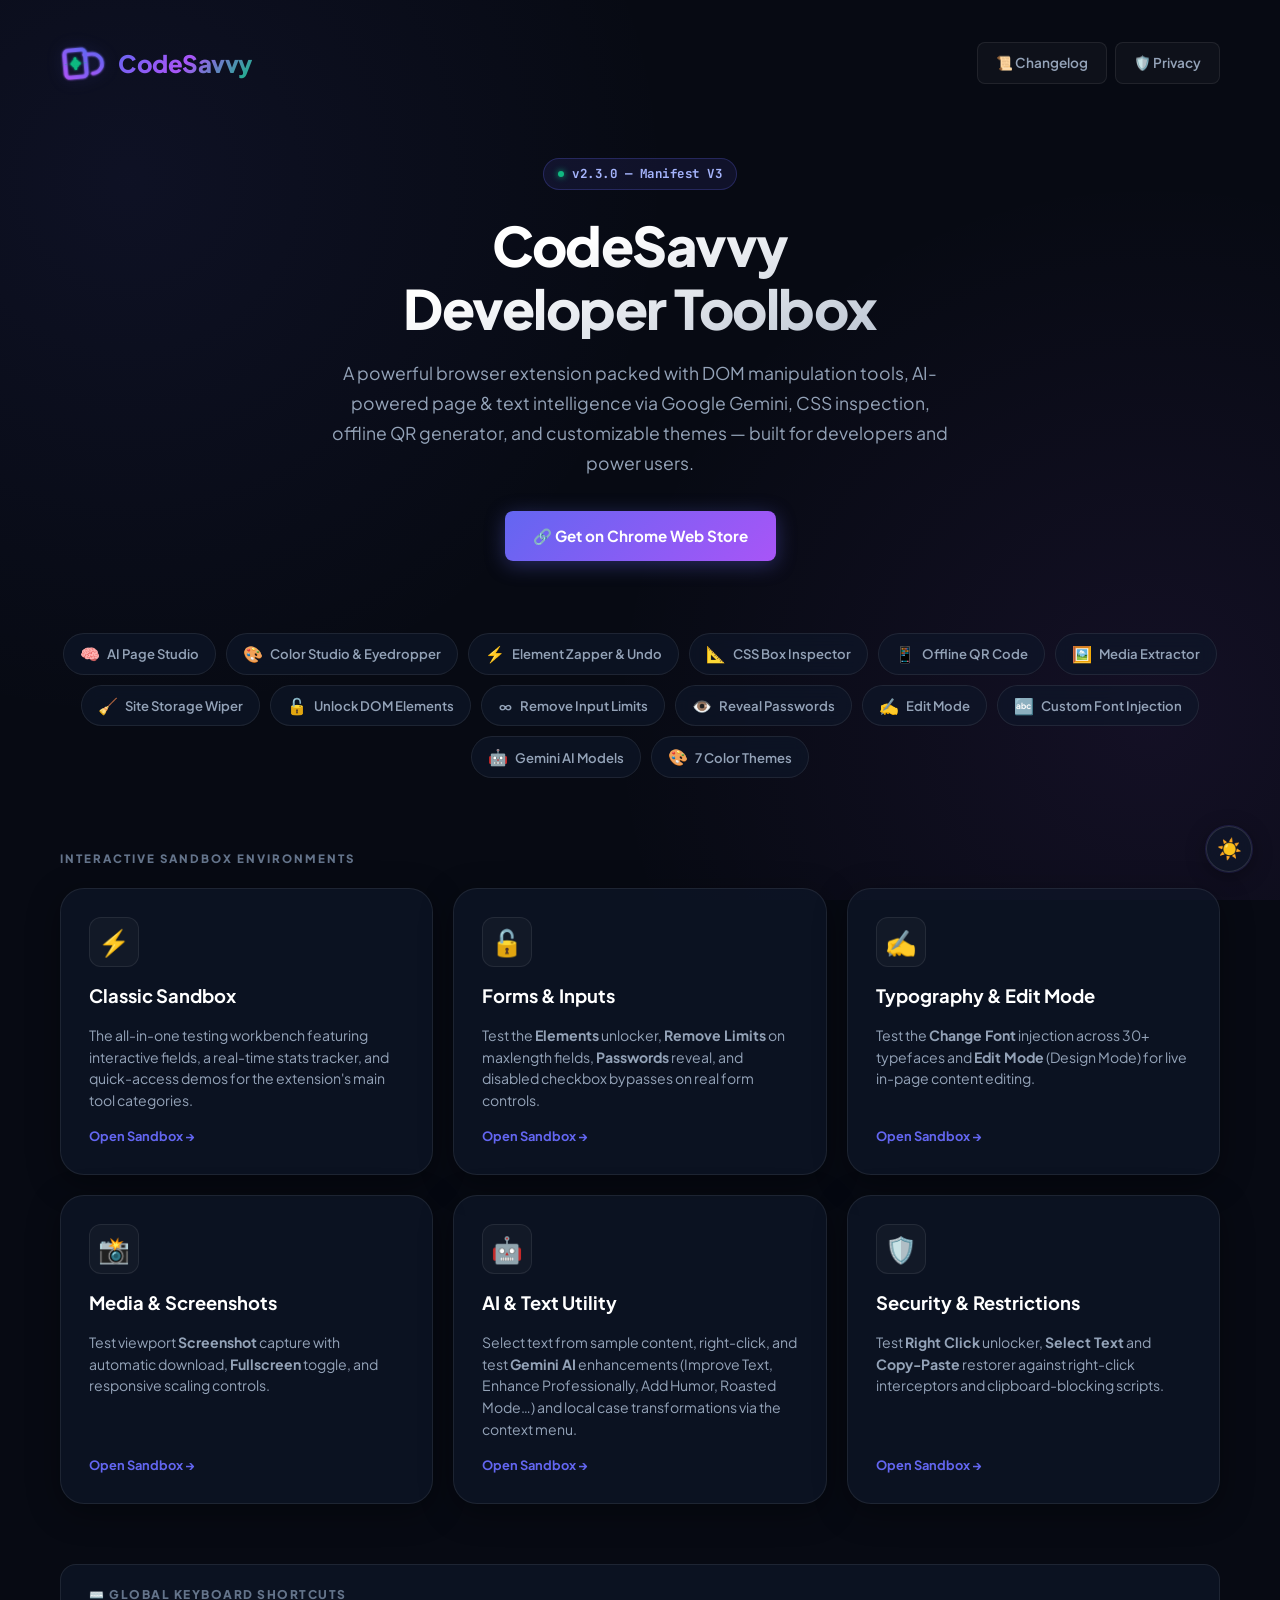
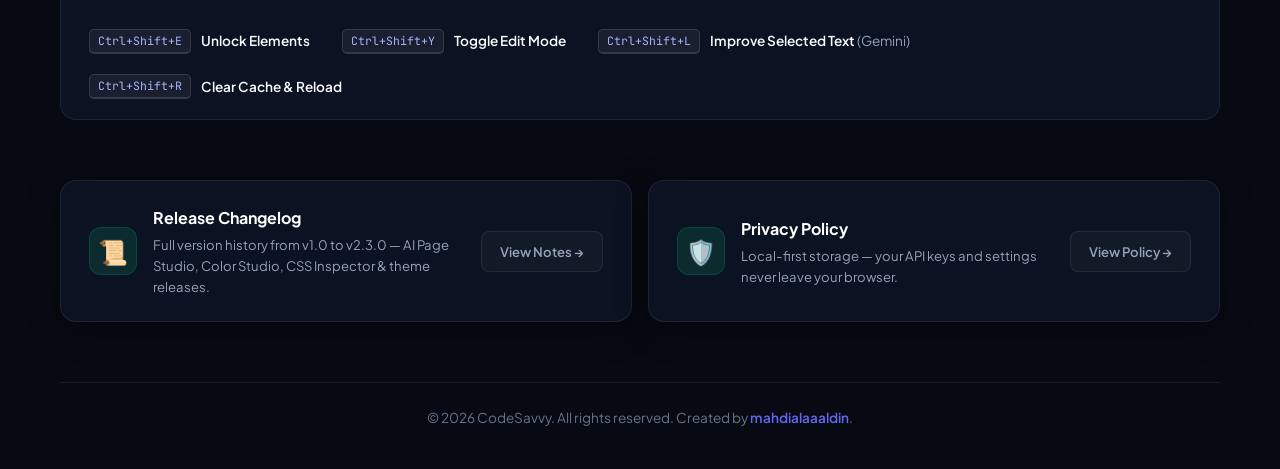
==== commit 7fa64c0f: "feat: update privacy policy contact email and enhance sandbox with new AI tools and utilities" ====
--- a/index.html
+++ b/index.html
@@ -542,12 +542,12 @@
         <section class="hero">
             <div class="version-ribbon">
                 <div class="version-dot"></div>
-                v2.2.3 — Manifest V3
+                v2.3.0 — Manifest V3
             </div>
             <h1>CodeSavvy<br>Developer Toolbox</h1>
             <p>
-                A powerful browser extension packed with DOM manipulation tools, AI-powered text utilities
-                via Google Gemini, customizable themes, and more — built for developers and power users.
+                A powerful browser extension packed with DOM manipulation tools, AI-powered page &amp; text intelligence
+                via Google Gemini, CSS inspection, offline QR generator, and customizable themes — built for developers and power users.
             </p>
             <a href="https://chromewebstore.google.com/detail/codesavvy/jenendhnlcnokliclhccikgeohdgfhml"
                class="hero-cta" target="_blank" rel="noopener noreferrer">
@@ -557,17 +557,19 @@
 
         <!-- Feature Pills -->
         <div class="feature-pills">
+            <div class="pill"><span class="pill-icon">🧠</span> AI Page Studio</div>
+            <div class="pill"><span class="pill-icon">🎨</span> Color Studio &amp; Eyedropper</div>
+            <div class="pill"><span class="pill-icon">⚡</span> Element Zapper &amp; Undo</div>
+            <div class="pill"><span class="pill-icon">📐</span> CSS Box Inspector</div>
+            <div class="pill"><span class="pill-icon">📱</span> Offline QR Code</div>
+            <div class="pill"><span class="pill-icon">🖼️</span> Media Extractor</div>
+            <div class="pill"><span class="pill-icon">🧹</span> Site Storage Wiper</div>
             <div class="pill"><span class="pill-icon">🔓</span> Unlock DOM Elements</div>
             <div class="pill"><span class="pill-icon">∞</span> Remove Input Limits</div>
             <div class="pill"><span class="pill-icon">👁️</span> Reveal Passwords</div>
-            <div class="pill"><span class="pill-icon">🖱️</span> Force Right-Click</div>
-            <div class="pill"><span class="pill-icon">📋</span> Enable Copy-Paste</div>
             <div class="pill"><span class="pill-icon">✍️</span> Edit Mode</div>
             <div class="pill"><span class="pill-icon">🔤</span> Custom Font Injection</div>
-            <div class="pill"><span class="pill-icon">🗑️</span> Clear Cache</div>
-            <div class="pill"><span class="pill-icon">📸</span> Screenshot Capture</div>
-            <div class="pill"><span class="pill-icon">⛶</span> Fullscreen Toggle</div>
-            <div class="pill"><span class="pill-icon">🤖</span> Google Gemini AI</div>
+            <div class="pill"><span class="pill-icon">🤖</span> Gemini AI Models</div>
             <div class="pill"><span class="pill-icon">🎨</span> 7 Color Themes</div>
         </div>
 
@@ -677,7 +679,7 @@
                     <div class="policy-icon">📜</div>
                     <div class="policy-text-group">
                         <h3>Release Changelog</h3>
-                        <p>Full version history from v1.0 to v2.2.3 — features, AI upgrades &amp; theme releases.</p>
+                        <p>Full version history from v1.0 to v2.3.0 — AI Page Studio, Color Studio, CSS Inspector &amp; theme releases.</p>
                     </div>
                 </div>
                 <a href="changelog.html" class="banner-btn">View Notes →</a>
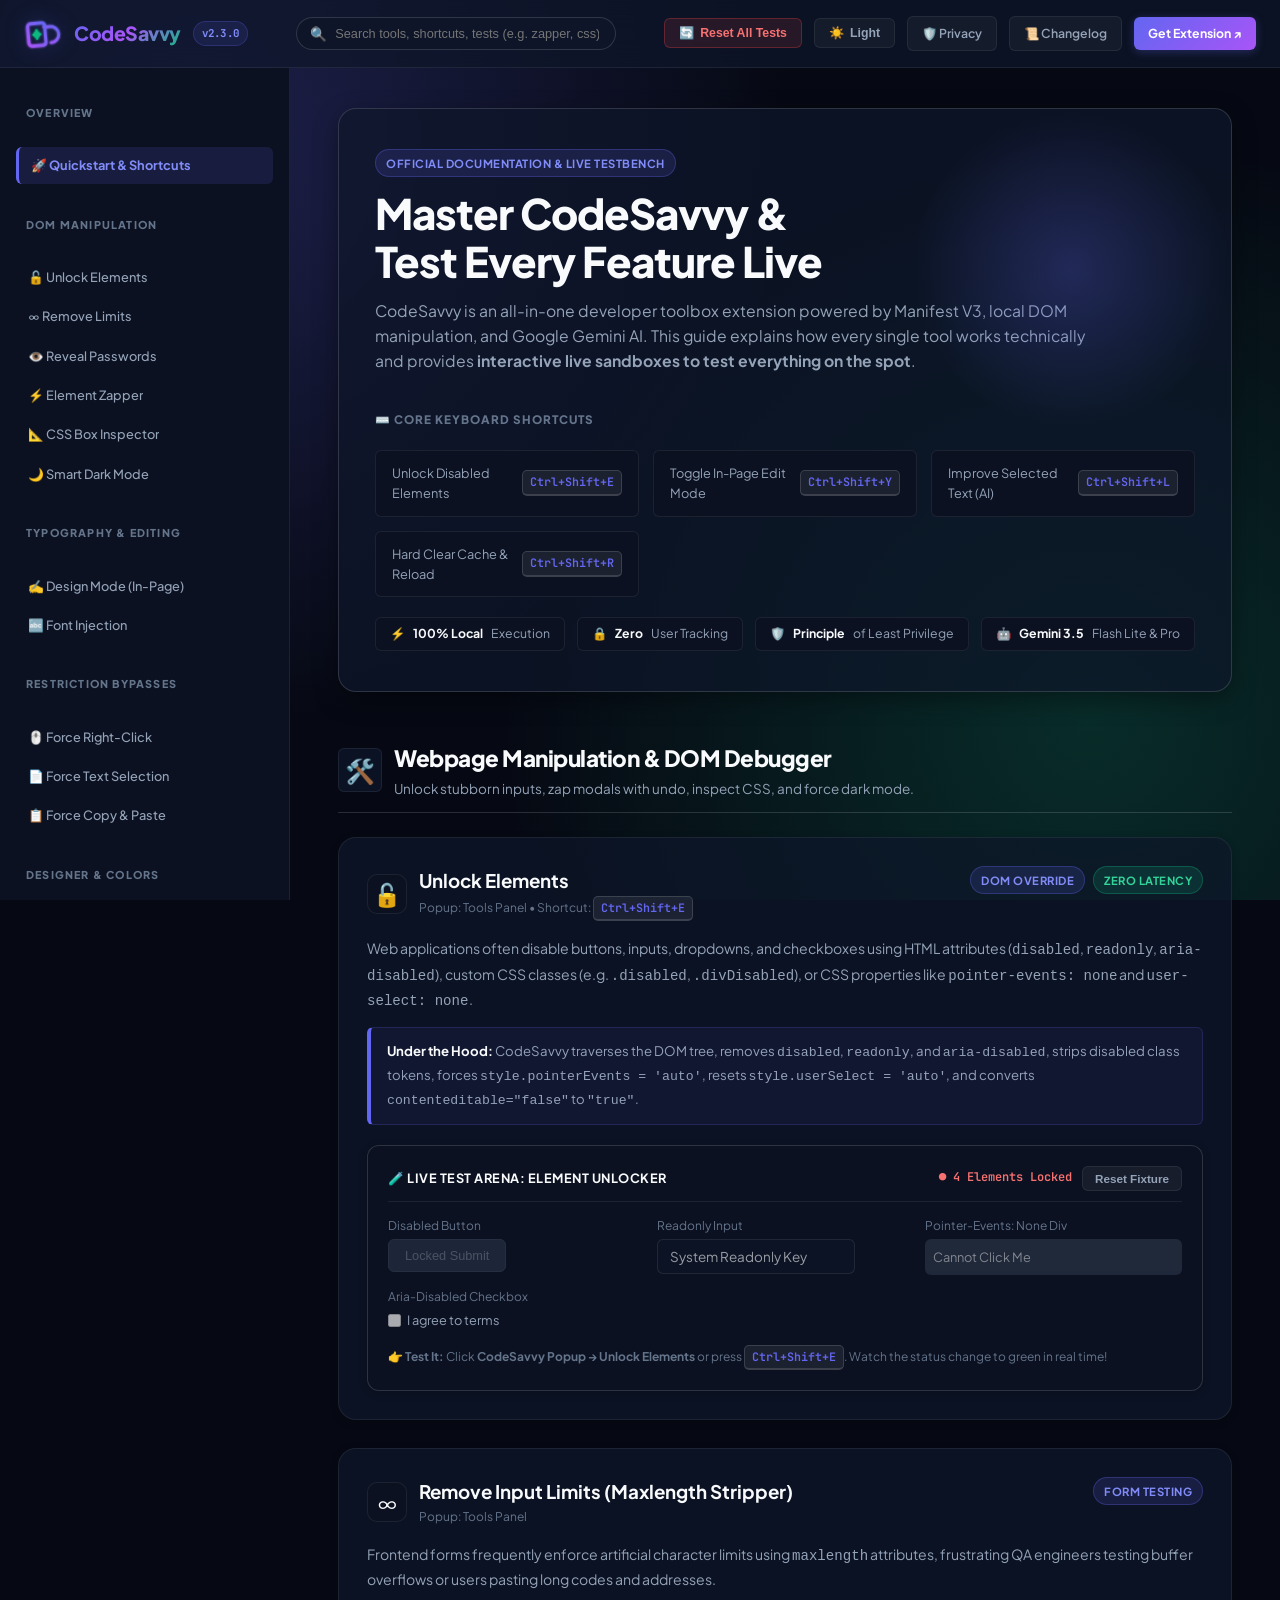
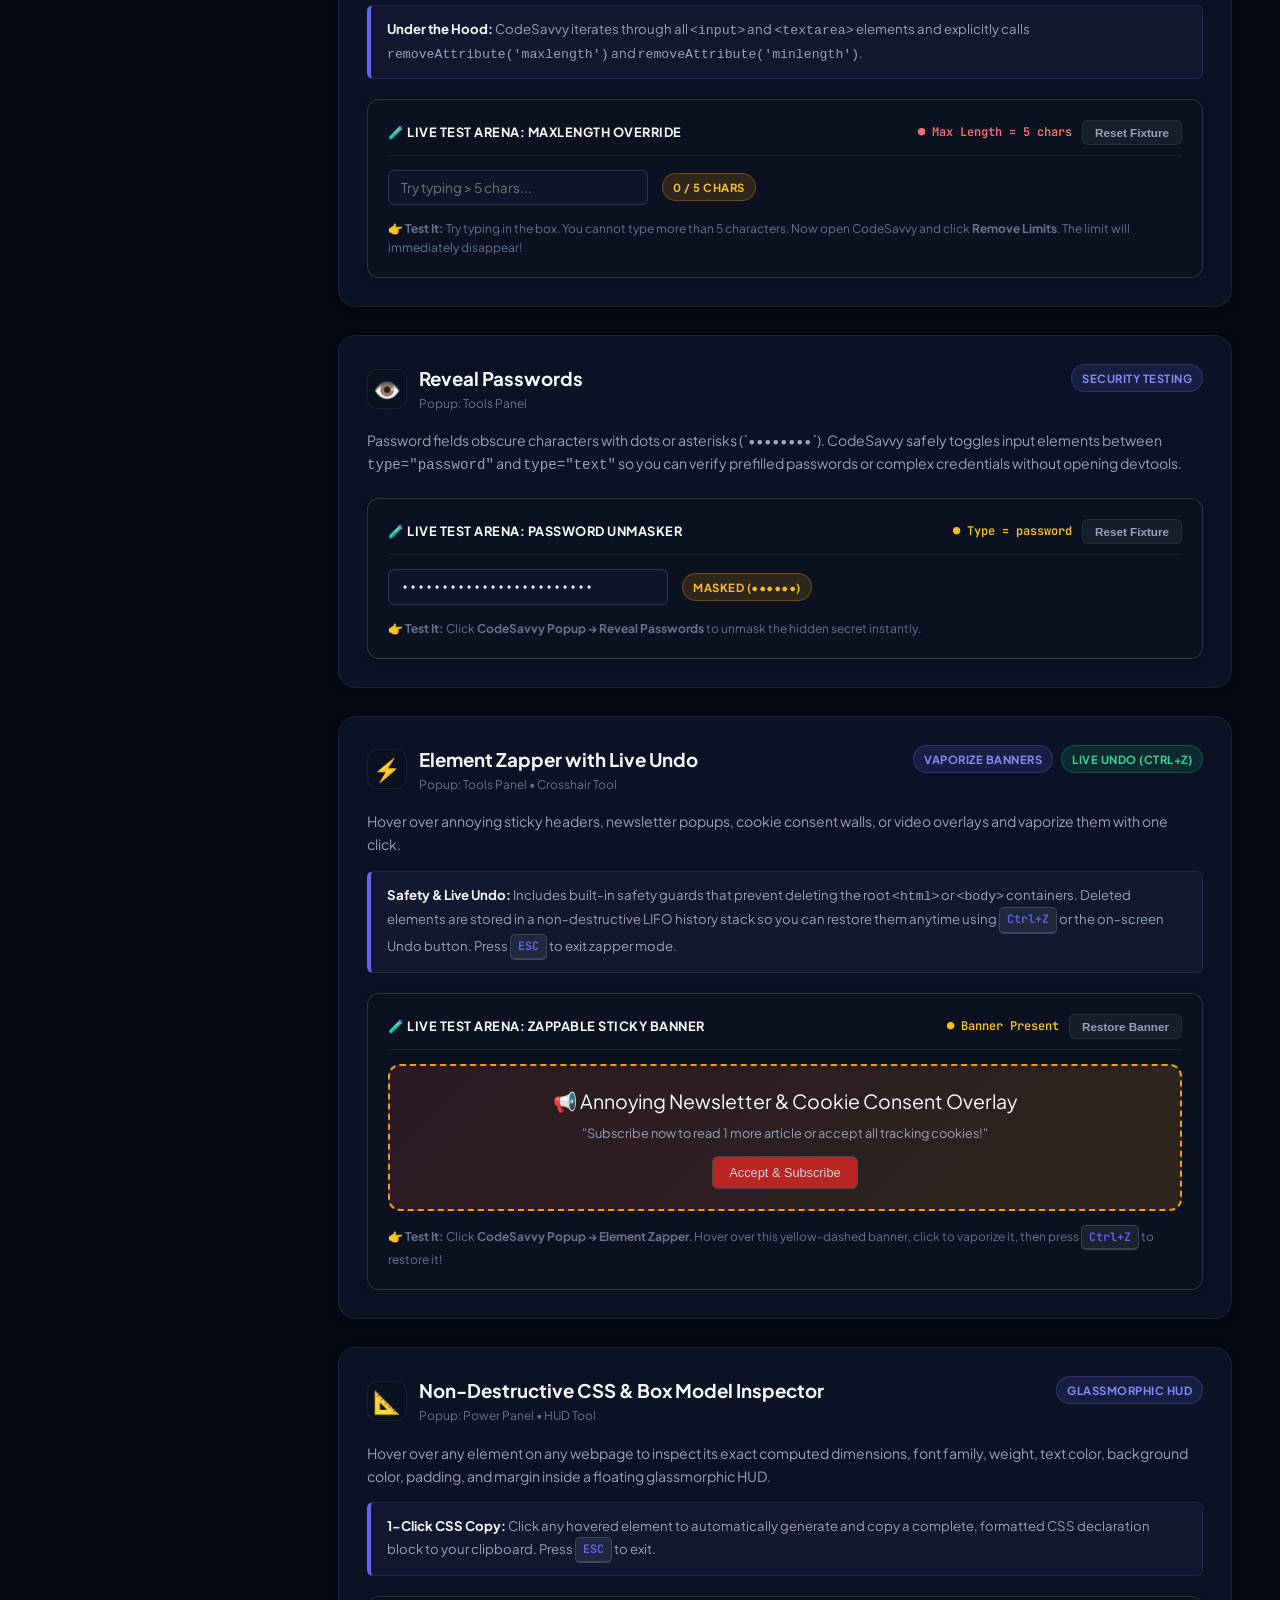
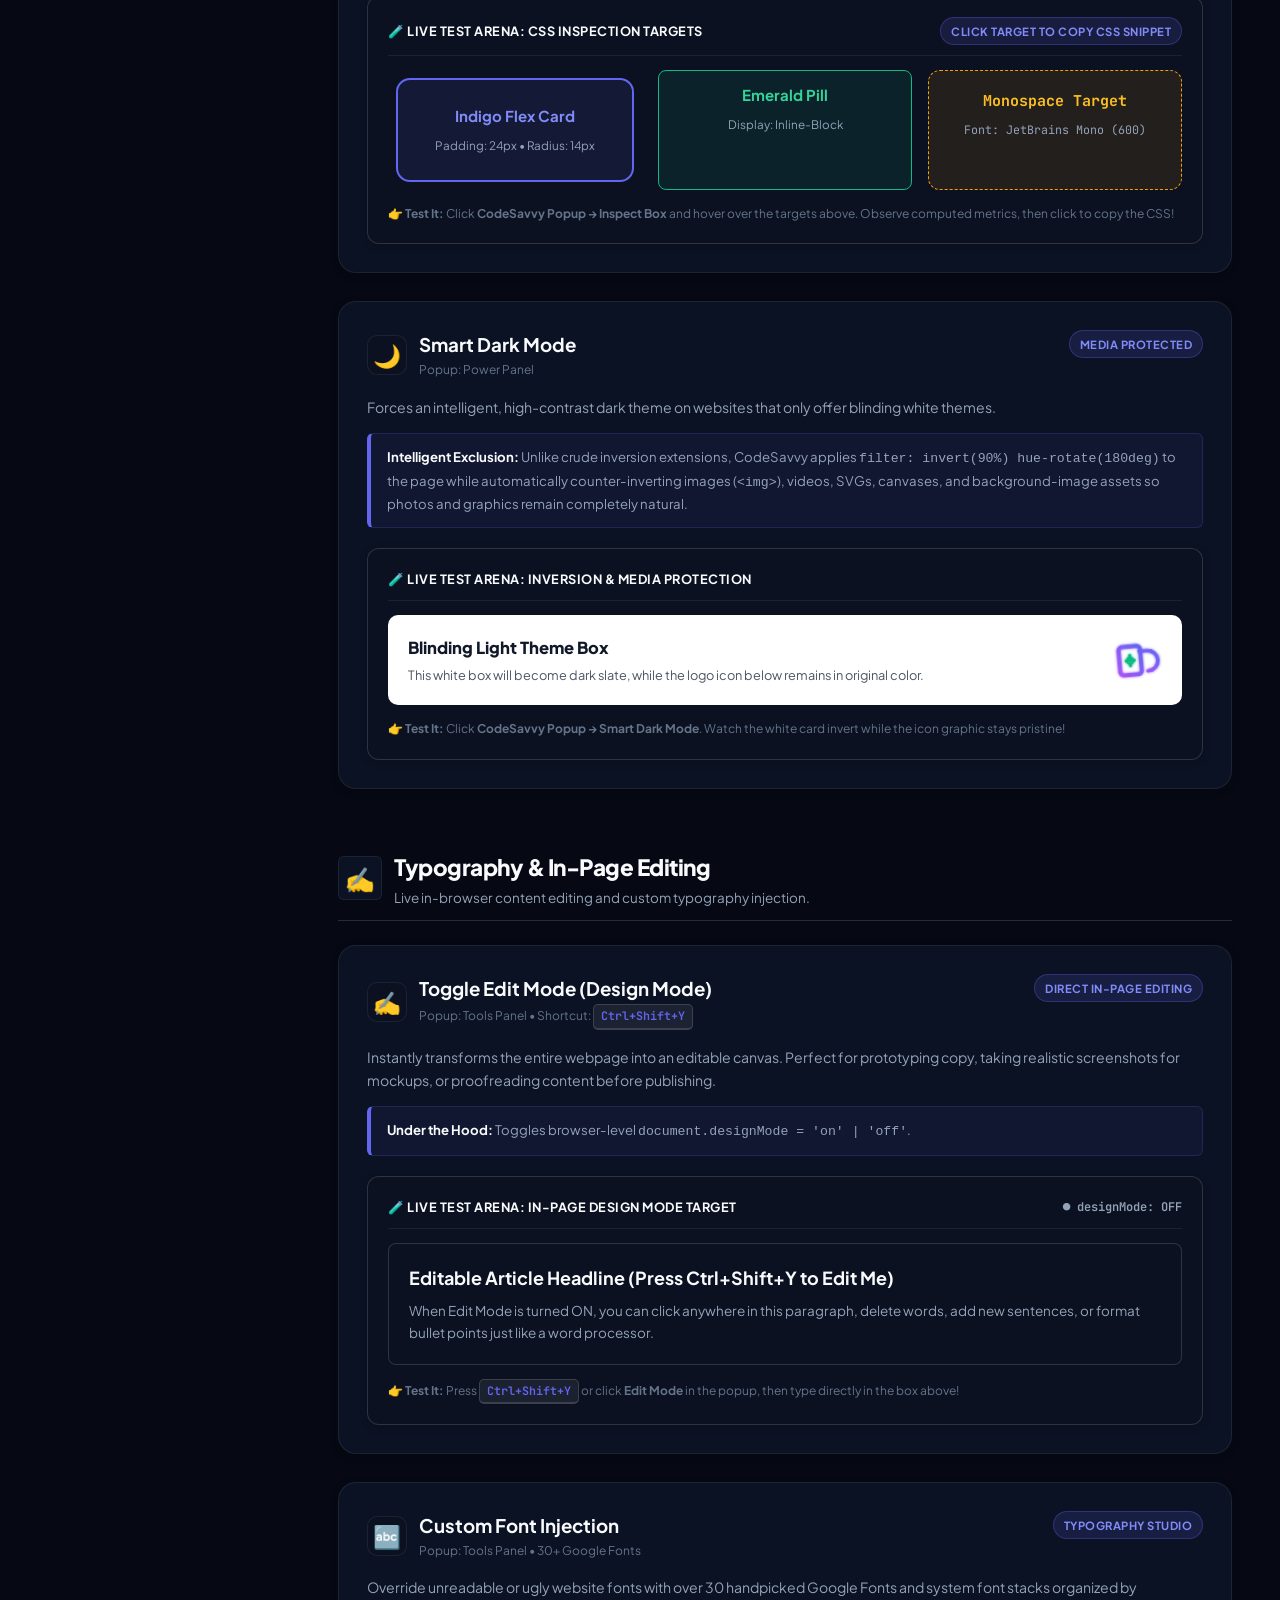
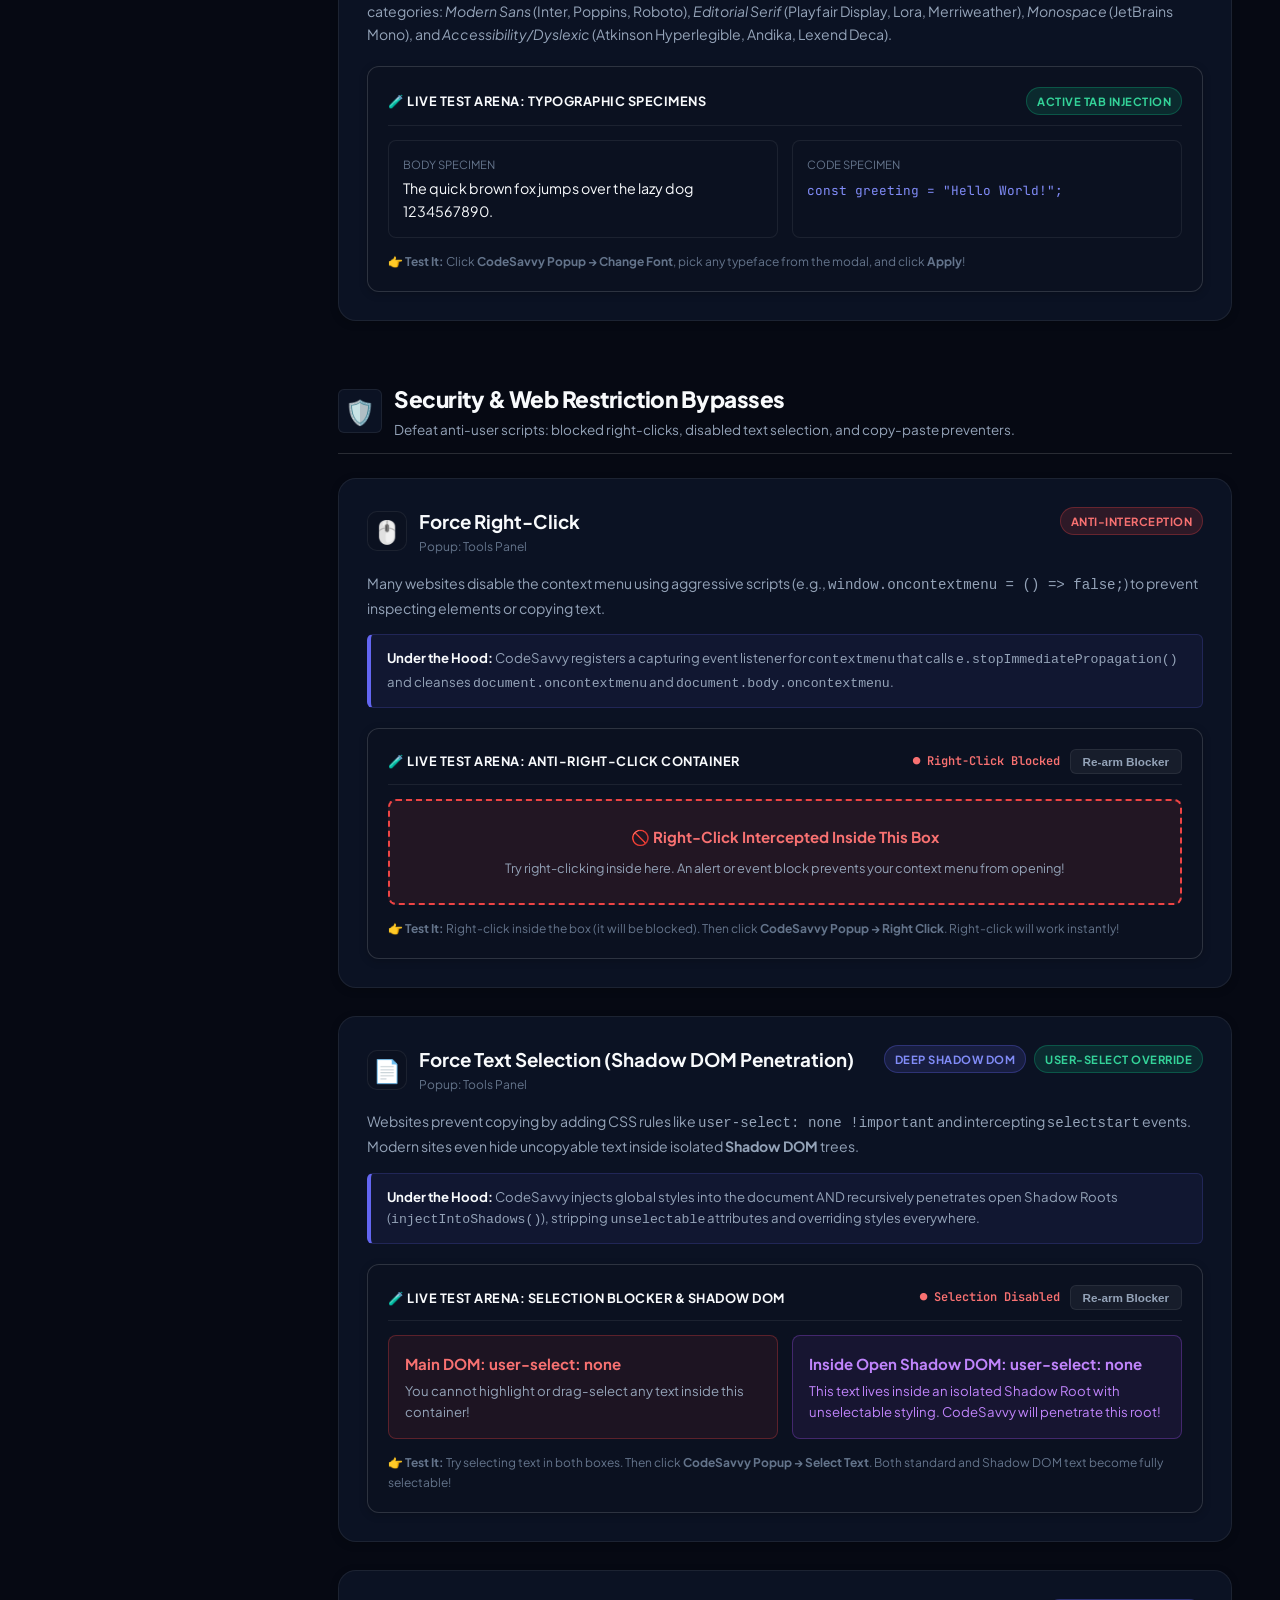
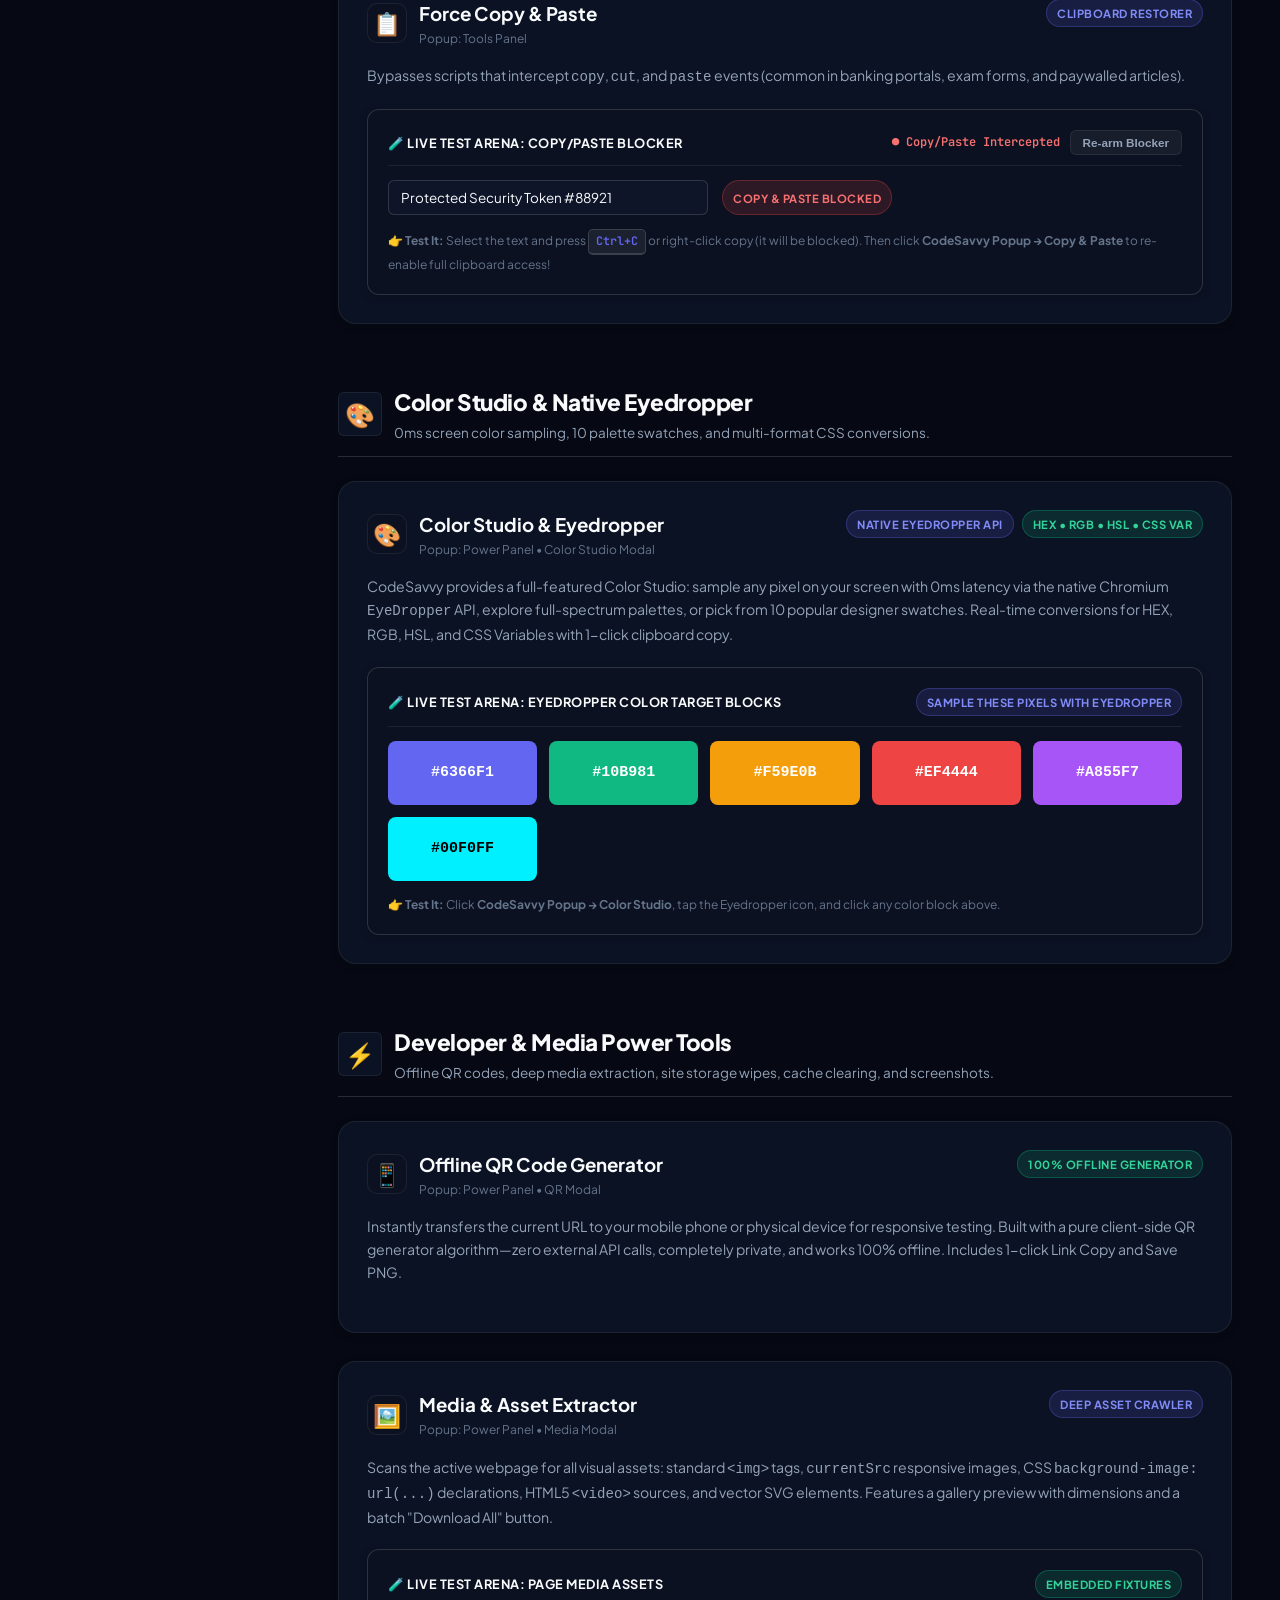
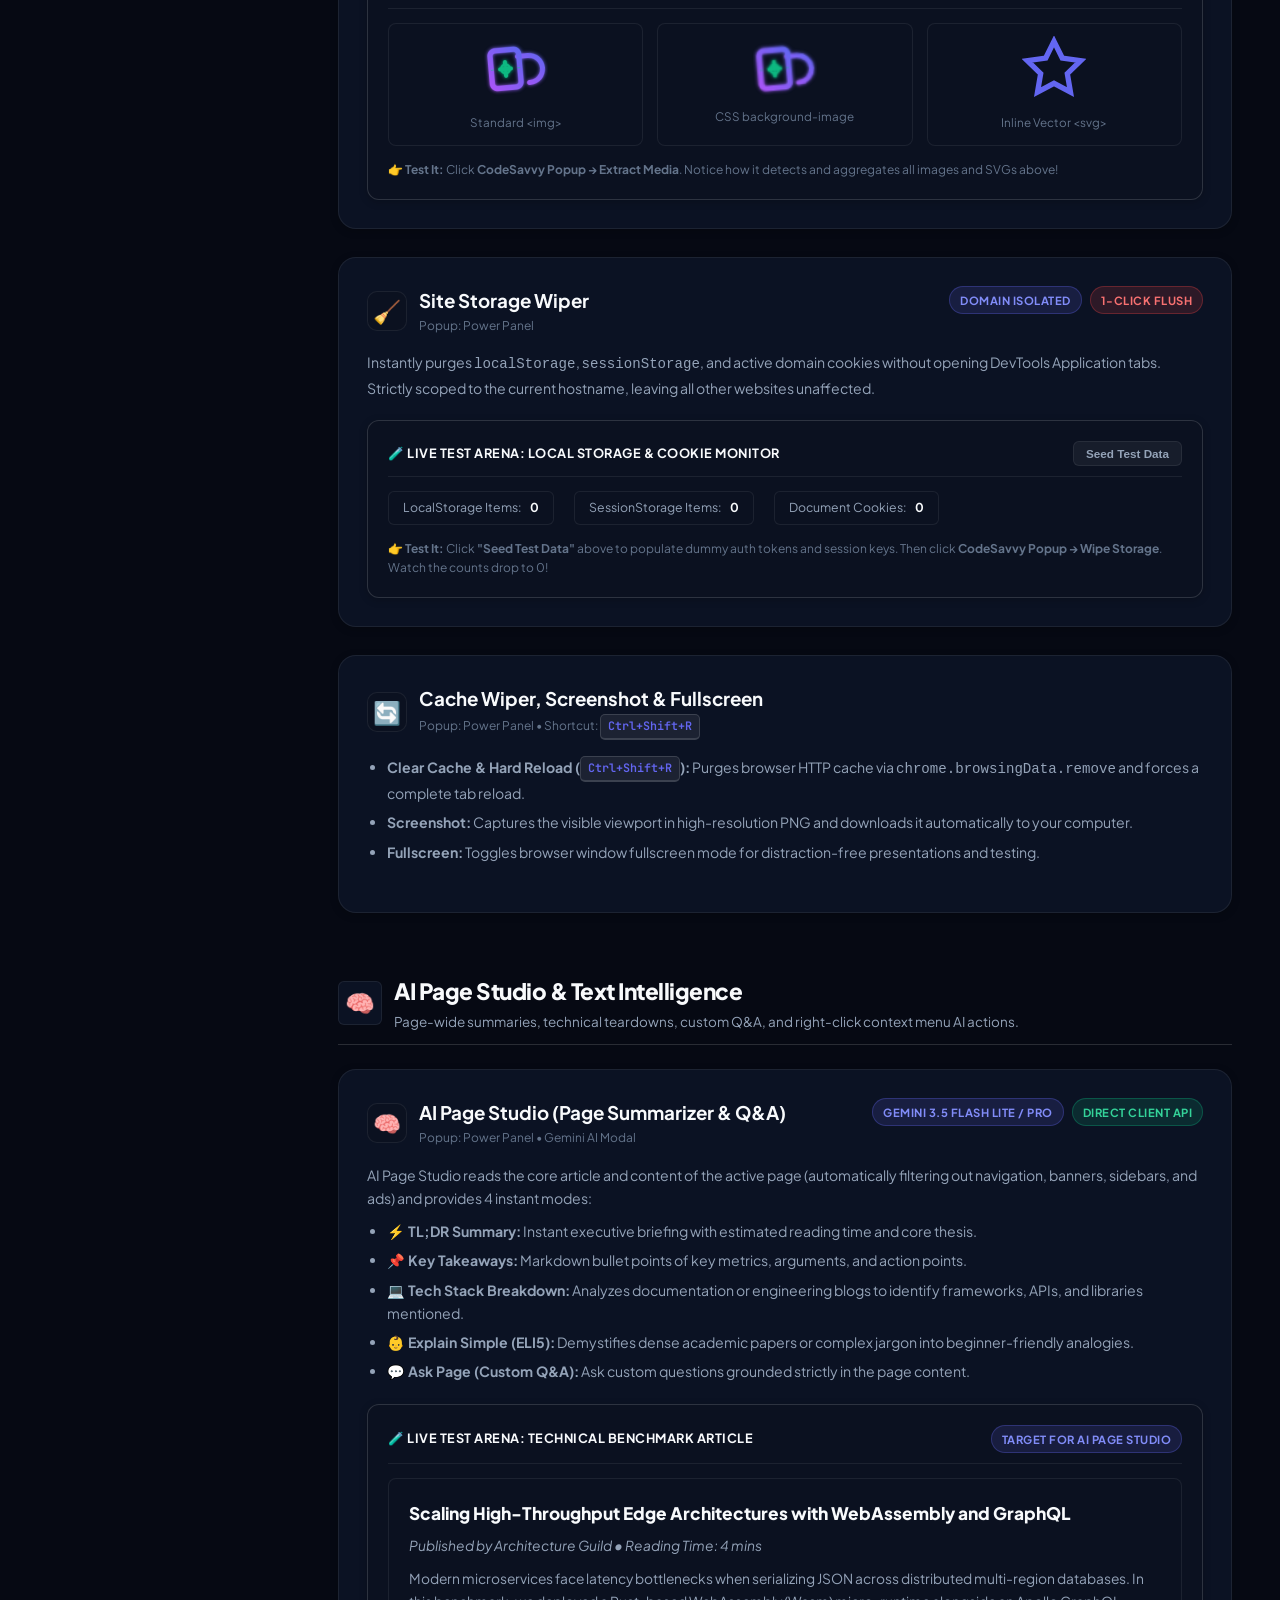
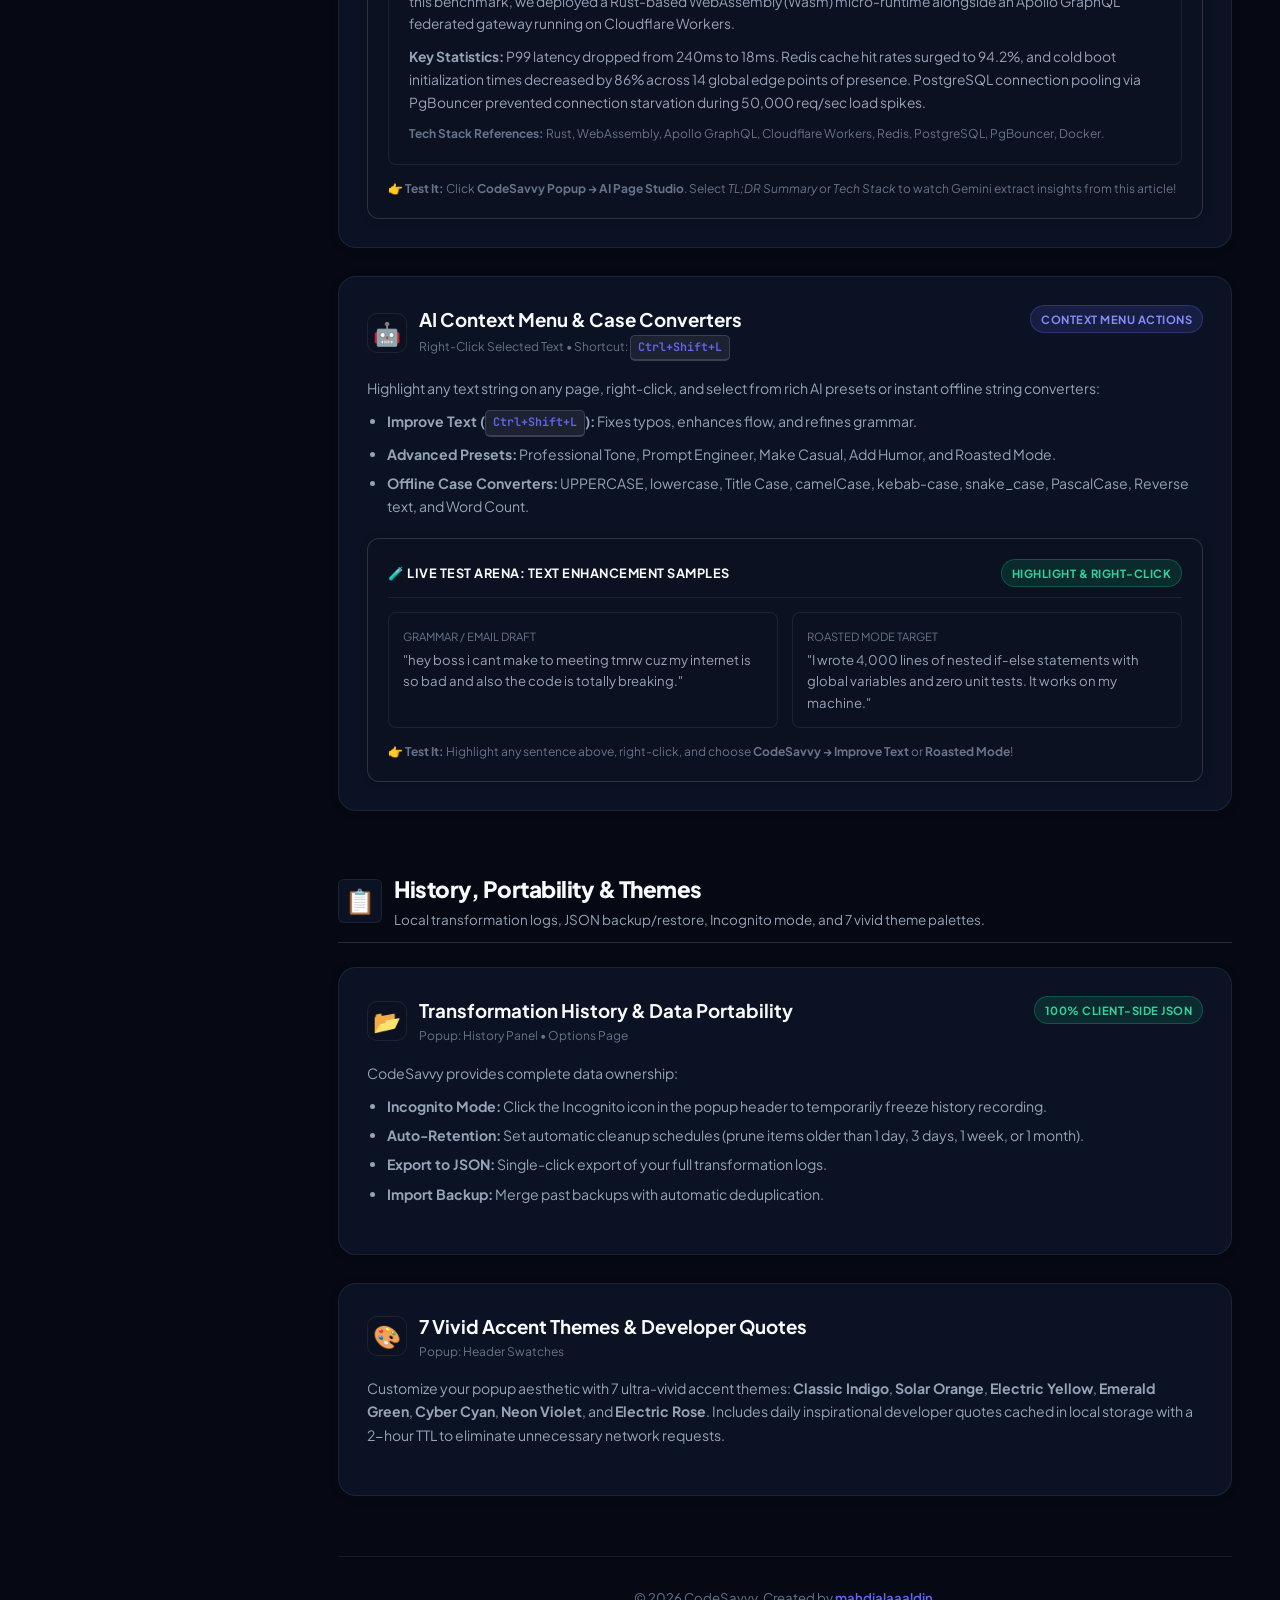
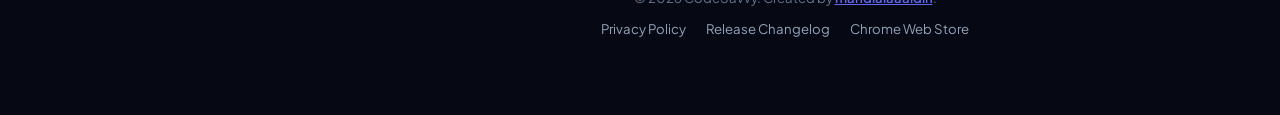
==== commit 0f3d1c1c: "refactor: Revamp theme system for improved aesthetics and functionality - Consolidated theme variabl" ====
--- a/index.html
+++ b/index.html
@@ -1,82 +1,52 @@
 <!DOCTYPE html>
-<html lang="en">
+<html lang="en" data-theme="dark">
 
 <head>
     <meta charset="UTF-8">
     <meta name="viewport" content="width=device-width, initial-scale=1.0">
-    <title>CodeSavvy — Developer Toolbox Documentation</title>
-    <meta name="description" content="CodeSavvy is a browser extension developer toolbox. Explore interactive sandboxes for DOM unlocking, font switching, AI text tools, screenshots, and more.">
+    <title>CodeSavvy — Interactive Extension Guide &amp; Testing Suite</title>
+    <meta name="description"
+        content="The comprehensive documentation guide and interactive live testing suite for CodeSavvy browser extension. Test DOM unlocking, CSS inspection, AI text tools, offline QR, storage wiping, and restriction bypasses.">
     <link rel="icon" type="image/png" sizes="16x16" href="assets/icons/icon16.png">
     <link rel="icon" type="image/png" sizes="48x48" href="assets/icons/icon48.png">
     <link rel="icon" type="image/png" sizes="128x128" href="assets/icons/icon128.png">
+
+    <!-- Google Fonts -->
     <link
-        href="https://fonts.googleapis.com/css2?family=Plus+Jakarta+Sans:wght@300;400;500;600;700;800&family=JetBrains+Mono:wght@400;500;600&display=swap"
+        href="https://fonts.googleapis.com/css2?family=Plus+Jakarta+Sans:wght@300;400;500;600;700;800&family=JetBrains+Mono:wght@400;500;600;700&family=Inter:wght@400;500;600;700&display=swap"
         rel="stylesheet">
-    <!-- Theme system (load before CSS to prevent flash of incorrect theme) -->
+
+    <!-- Theme System -->
     <script src="theme.js"></script>
     <link rel="stylesheet" href="theme.css">
+
     <style>
-        :root {
-            --bg-dark: #070a13;
-            --bg-card: rgba(15, 23, 42, 0.65);
-            --bg-card-hover: rgba(23, 37, 84, 0.35);
-            --border-glow: rgba(99, 102, 241, 0.15);
-            --border-normal: rgba(255, 255, 255, 0.08);
-            --primary: #6366f1;
-            --primary-gradient: linear-gradient(135deg, #6366f1 0%, #a855f7 100%);
-            --secondary: #10b981;
-            --secondary-glow: rgba(16, 185, 129, 0.15);
-            --primary-glow: rgba(99, 102, 241, 0.15);
-            --text-main: #f8fafc;
-            --text-secondary: #94a3b8;
-            --text-muted: #64748b;
-            --radius-sm: 8px;
-            --radius-md: 16px;
-            --radius-lg: 24px;
-            --shadow-glow: 0 0 25px rgba(99, 102, 241, 0.15);
-            --shadow-card: 0 8px 32px 0 rgba(0, 0, 0, 0.37);
-        }
-
-        * {
-            margin: 0;
-            padding: 0;
-            box-sizing: border-box;
-        }
-
-        body {
-            font-family: 'Plus Jakarta Sans', -apple-system, BlinkMacSystemFont, sans-serif;
-            background-color: var(--bg-dark);
-            color: var(--text-main);
+        /* Layout Structure */
+        .app-layout {
+            display: flex;
             min-height: 100vh;
-            line-height: 1.6;
-            overflow-x: hidden;
-            background-image:
-                radial-gradient(circle at 10% 20%, rgba(99, 102, 241, 0.08) 0%, transparent 40%),
-                radial-gradient(circle at 90% 80%, rgba(168, 85, 247, 0.08) 0%, transparent 40%);
-            background-attachment: fixed;
-        }
-
-        /* Custom Scrollbar */
-        ::-webkit-scrollbar { width: 8px; }
-        ::-webkit-scrollbar-track { background: rgba(15, 23, 42, 0.5); }
-        ::-webkit-scrollbar-thumb { background: rgba(99, 102, 241, 0.3); border-radius: 4px; }
-        ::-webkit-scrollbar-thumb:hover { background: rgba(99, 102, 241, 0.6); }
-
-        .container {
-            max-width: 1200px;
-            margin: 0 auto;
-            padding: 40px 20px;
-        }
-
-        /* ── Header ─────────────────────────────── */
-        header {
+        }
+
+        /* Top Bar Header */
+        .top-navbar {
+            position: fixed;
+            top: 0;
+            left: 0;
+            right: 0;
+            height: var(--header-height);
+            background: var(--bg-card);
+            backdrop-filter: blur(16px);
+            -webkit-backdrop-filter: blur(16px);
+            border-bottom: 1px solid var(--border-subtle);
+            z-index: 1000;
             display: flex;
             align-items: center;
             justify-content: space-between;
-            margin-bottom: 72px;
-        }
-
-        .logo-container {
+            padding: 0 24px;
+            transition: background 0.3s ease;
+        }
+
+        .nav-brand {
             display: flex;
             align-items: center;
             gap: 12px;
@@ -84,627 +54,2045 @@
             color: inherit;
         }
 
-        .logo-icon-svg {
-            width: 46px;
-            height: 46px;
-            filter: drop-shadow(0 0 8px var(--primary-glow));
-            animation: logoPulse 3s infinite ease-in-out;
+        .brand-logo-svg {
+            width: 38px;
+            height: 38px;
+            filter: drop-shadow(0 0 10px var(--primary-glow));
             flex-shrink: 0;
-        }
-
-        @keyframes logoPulse {
-            0%, 100% { transform: scale(1); }
-            50% { transform: scale(1.05) rotate(3deg); }
-        }
-
-        .logo-text {
+            transition: transform 0.25s ease;
+        }
+
+        .brand-logo-svg:hover {
+            transform: scale(1.08) rotate(4deg);
+        }
+
+        .brand-name {
+            font-size: 1.3rem;
             font-weight: 800;
-            font-size: 24px;
             letter-spacing: -0.5px;
-            background: linear-gradient(135deg, var(--primary), #a855f7, var(--secondary));
+            background: linear-gradient(135deg, #6366f1, #a855f7, #10b981);
             -webkit-background-clip: text;
             -webkit-text-fill-color: transparent;
         }
 
-        .nav-links {
+        .version-pill {
+            font-family: 'JetBrains Mono', monospace;
+            font-size: 0.72rem;
+            font-weight: 700;
+            background: rgba(99, 102, 241, 0.12);
+            color: #818cf8;
+            border: 1px solid rgba(99, 102, 241, 0.25);
+            padding: 3px 8px;
+            border-radius: 999px;
+            letter-spacing: 0.3px;
+        }
+
+        .nav-search-bar {
+            position: relative;
+            width: 320px;
+            max-width: 100%;
+        }
+
+        .nav-search-input {
+            width: 100%;
+            background: var(--bg-input);
+            border: 1px solid var(--border-medium);
+            border-radius: 999px;
+            padding: 8px 16px 8px 38px;
+            font-size: 0.85rem;
+            color: var(--text-primary);
+            outline: none;
+            transition: border-color 0.2s ease, box-shadow 0.2s ease;
+        }
+
+        .nav-search-input:focus {
+            border-color: var(--primary);
+            box-shadow: 0 0 0 3px var(--primary-glow);
+        }
+
+        .nav-search-icon {
+            position: absolute;
+            left: 14px;
+            top: 50%;
+            transform: translateY(-50%);
+            font-size: 0.9rem;
+            color: var(--text-muted);
+            pointer-events: none;
+        }
+
+        .nav-right-controls {
             display: flex;
-            gap: 8px;
-        }
-
-        .nav-btn {
-            background: rgba(255, 255, 255, 0.03);
-            border: 1px solid var(--border-normal);
-            padding: 9px 18px;
+            align-items: center;
+            gap: 12px;
+        }
+
+        .btn-reset-all {
+            background: rgba(239, 68, 68, 0.12);
+            border: 1px solid rgba(239, 68, 68, 0.3);
+            color: #f87171;
+            font-size: 0.82rem;
+            font-weight: 700;
+            padding: 7px 14px;
             border-radius: var(--radius-sm);
-            font-size: 0.85rem;
+            cursor: pointer;
+            display: flex;
+            align-items: center;
+            gap: 6px;
+            transition: all 0.2s ease;
+        }
+
+        .btn-reset-all:hover {
+            background: var(--danger);
+            color: #ffffff;
+            box-shadow: 0 0 15px var(--danger-glow);
+        }
+
+        .top-link-btn {
+            background: rgba(255, 255, 255, 0.04);
+            border: 1px solid var(--border-subtle);
             color: var(--text-secondary);
             text-decoration: none;
+            padding: 7px 14px;
+            border-radius: var(--radius-sm);
+            font-size: 0.82rem;
             font-weight: 600;
             transition: all 0.2s ease;
-        }
-
-        .nav-btn:hover {
+            white-space: nowrap;
+        }
+
+        .top-link-btn:hover {
             background: rgba(99, 102, 241, 0.1);
             border-color: var(--primary);
-            color: #fff;
-        }
-
-        /* ── Version Badge ───────────────────────── */
-        .version-ribbon {
-            display: inline-flex;
+            color: var(--text-primary);
+        }
+
+        .btn-cws {
+            background: linear-gradient(135deg, #6366f1, #a855f7);
+            color: #ffffff;
+            border: none;
+            font-weight: 700;
+            box-shadow: 0 2px 10px rgba(99, 102, 241, 0.3);
+        }
+
+        .btn-cws:hover {
+            transform: translateY(-1px);
+            box-shadow: 0 4px 18px rgba(99, 102, 241, 0.45);
+            color: #ffffff;
+        }
+
+        /* Sidebar Navigation */
+        .sidebar {
+            width: var(--sidebar-width);
+            background: var(--bg-surface);
+            border-right: 1px solid var(--border-subtle);
+            position: fixed;
+            top: var(--header-height);
+            bottom: 0;
+            left: 0;
+            overflow-y: auto;
+            padding: 24px 16px 40px;
+            display: flex;
+            flex-direction: column;
+            gap: 20px;
+            z-index: 900;
+        }
+
+        .sidebar-section-title {
+            font-size: 0.72rem;
+            font-weight: 800;
+            text-transform: uppercase;
+            letter-spacing: 1.2px;
+            color: var(--text-muted);
+            margin: 12px 10px 6px;
+        }
+
+        .sidebar-nav-list {
+            list-style: none;
+            display: flex;
+            flex-direction: column;
+            gap: 3px;
+        }
+
+        .sidebar-link {
+            display: flex;
             align-items: center;
-            gap: 8px;
-            background: rgba(99, 102, 241, 0.1);
-            border: 1px solid rgba(99, 102, 241, 0.25);
-            border-radius: 999px;
-            padding: 5px 14px;
-            font-size: 0.78rem;
-            font-weight: 700;
-            color: #a5b4fc;
-            margin-bottom: 24px;
-            font-family: 'JetBrains Mono', monospace;
-            letter-spacing: 0.5px;
-        }
-
-        .version-dot {
-            width: 6px;
-            height: 6px;
-            border-radius: 50%;
-            background: var(--secondary);
-            box-shadow: 0 0 6px var(--secondary);
-            animation: blink 2s ease-in-out infinite;
-        }
-
-        @keyframes blink {
-            0%, 100% { opacity: 1; }
-            50% { opacity: 0.4; }
-        }
-
-        /* ── Hero ────────────────────────────────── */
-        .hero {
-            text-align: center;
-            margin-bottom: 72px;
-        }
-
-        .hero h1 {
-            font-size: clamp(2.2rem, 5vw, 3.4rem);
-            font-weight: 800;
-            letter-spacing: -1.5px;
-            margin-bottom: 20px;
-            line-height: 1.15;
-            background: linear-gradient(160deg, #ffffff 40%, #94a3b8 100%);
-            -webkit-background-clip: text;
-            -webkit-text-fill-color: transparent;
-        }
-
-        .hero p {
-            font-size: 1.1rem;
+            justify-content: space-between;
+            padding: 8px 12px;
+            border-radius: var(--radius-sm);
             color: var(--text-secondary);
-            max-width: 620px;
-            margin: 0 auto 32px;
-            line-height: 1.7;
-        }
-
-        .hero-cta {
-            display: inline-flex;
+            text-decoration: none;
+            font-size: 0.85rem;
+            font-weight: 500;
+            transition: all 0.15s ease;
+        }
+
+        .sidebar-link-inner {
+            display: flex;
             align-items: center;
             gap: 10px;
-            background: var(--primary-gradient);
-            color: #fff;
-            text-decoration: none;
+            overflow: hidden;
+            text-overflow: ellipsis;
+            white-space: nowrap;
+        }
+
+        .sidebar-link:hover {
+            background: rgba(99, 102, 241, 0.08);
+            color: var(--text-primary);
+        }
+
+        .sidebar-link.active {
+            background: rgba(99, 102, 241, 0.15);
+            color: #818cf8;
             font-weight: 700;
-            font-size: 0.95rem;
-            padding: 13px 28px;
-            border-radius: var(--radius-sm);
-            box-shadow: 0 4px 20px rgba(99, 102, 241, 0.35);
-            transition: transform 0.2s ease, box-shadow 0.2s ease;
-        }
-
-        .hero-cta:hover {
-            transform: translateY(-2px);
-            box-shadow: 0 8px 30px rgba(99, 102, 241, 0.5);
-        }
-
-        /* ── Feature Pills ───────────────────────── */
-        .feature-pills {
-            display: flex;
-            justify-content: center;
-            flex-wrap: wrap;
-            gap: 10px;
-            margin-bottom: 72px;
-        }
-
-        .pill {
-            display: flex;
-            align-items: center;
-            gap: 7px;
+            border-left: 3px solid var(--primary);
+        }
+
+        /* Main Content Area */
+        .main-content {
+            margin-left: var(--sidebar-width);
+            margin-top: var(--header-height);
+            flex: 1;
+            padding: 40px 48px 100px;
+            max-width: 1160px;
+        }
+
+        /* Hero Banner */
+        .hero-section {
             background: var(--bg-card);
-            border: 1px solid var(--border-normal);
-            border-radius: 999px;
-            padding: 7px 16px;
-            font-size: 0.82rem;
-            font-weight: 600;
-            color: var(--text-secondary);
-            backdrop-filter: blur(8px);
-            transition: border-color 0.2s, color 0.2s;
-        }
-
-        .pill:hover {
-            border-color: var(--primary);
-            color: #fff;
-        }
-
-        .pill-icon {
-            font-size: 1rem;
-        }
-
-        /* ── Section Labels ──────────────────────── */
-        .section-label {
-            font-size: 0.72rem;
-            font-weight: 800;
-            letter-spacing: 2px;
-            text-transform: uppercase;
-            color: var(--text-muted);
-            margin-bottom: 20px;
-        }
-
-        /* ── Grid ────────────────────────────────── */
-        .grid {
-            display: grid;
-            grid-template-columns: repeat(auto-fit, minmax(280px, 1fr));
-            gap: 20px;
-            margin-bottom: 24px;
-        }
-
-        /* ── Sandbox Cards ───────────────────────── */
-        .card-link {
-            text-decoration: none;
-            color: inherit;
-            display: flex;
-        }
-
-        .card {
-            background-color: var(--bg-card);
-            border: 1px solid var(--border-normal);
+            border: 1px solid var(--border-medium);
             border-radius: var(--radius-lg);
-            padding: 28px;
-            box-shadow: var(--shadow-card);
-            display: flex;
-            flex-direction: column;
-            gap: 14px;
-            width: 100%;
+            padding: 40px 36px;
+            margin-bottom: 48px;
             position: relative;
             overflow: hidden;
-            transition: transform 0.25s cubic-bezier(0.4, 0, 0.2, 1),
-                        border-color 0.25s ease,
-                        box-shadow 0.25s ease,
-                        background-color 0.25s ease;
-        }
-
-        .card::before {
+            box-shadow: var(--shadow-md);
+        }
+
+        .hero-section::before {
             content: '';
             position: absolute;
             top: 0;
-            left: 0;
-            width: 4px;
-            height: 100%;
-            background: var(--primary-gradient);
-            opacity: 0;
-            transition: opacity 0.3s ease;
-        }
-
-        .card:hover {
-            transform: translateY(-5px);
-            border-color: rgba(99, 102, 241, 0.35);
-            box-shadow: var(--shadow-glow), var(--shadow-card);
-            background: var(--bg-card-hover);
-        }
-
-        .card:hover::before {
-            opacity: 1;
-        }
-
-        .card-icon {
+            right: 0;
+            width: 320px;
+            height: 320px;
+            background: radial-gradient(circle, var(--primary-glow) 0%, transparent 70%);
+            pointer-events: none;
+        }
+
+        .hero-header-row {
+            display: flex;
+            justify-content: space-between;
+            align-items: flex-start;
+            gap: 20px;
+            flex-wrap: wrap;
+        }
+
+        .hero-title {
+            font-size: clamp(2rem, 3.5vw, 2.8rem);
+            font-weight: 800;
+            letter-spacing: -1px;
+            line-height: 1.15;
+            margin-bottom: 12px;
+        }
+
+        .hero-subtitle {
+            font-size: 1.05rem;
+            color: var(--text-secondary);
+            max-width: 720px;
+            line-height: 1.6;
+            margin-bottom: 24px;
+        }
+
+        .hero-metrics-strip {
+            display: flex;
+            flex-wrap: wrap;
+            gap: 12px;
+        }
+
+        .metric-badge {
+            background: var(--bg-surface);
+            border: 1px solid var(--border-subtle);
+            border-radius: var(--radius-sm);
+            padding: 6px 14px;
+            font-size: 0.82rem;
+            display: flex;
+            align-items: center;
+            gap: 8px;
+            color: var(--text-secondary);
+        }
+
+        .metric-badge strong {
+            color: var(--text-primary);
+        }
+
+        /* Category Header Block */
+        .category-group {
+            margin-bottom: 60px;
+            scroll-margin-top: calc(var(--header-height) + 24px);
+        }
+
+        .category-header {
+            display: flex;
+            align-items: center;
+            justify-content: space-between;
+            margin-bottom: 24px;
+            padding-bottom: 12px;
+            border-bottom: 1px solid var(--border-medium);
+            flex-wrap: wrap;
+            gap: 12px;
+        }
+
+        .category-title-wrap {
+            display: flex;
+            align-items: center;
+            gap: 12px;
+        }
+
+        .category-icon {
             font-size: 1.6rem;
-            background: rgba(255, 255, 255, 0.03);
-            width: 50px;
-            height: 50px;
-            border-radius: 12px;
+            width: 44px;
+            height: 44px;
+            border-radius: var(--radius-sm);
+            background: var(--bg-card);
+            border: 1px solid var(--border-subtle);
             display: flex;
             align-items: center;
             justify-content: center;
-            border: 1px solid var(--border-normal);
-            transition: background 0.25s, border-color 0.25s;
-        }
-
-        .card:hover .card-icon {
-            background: var(--primary-glow);
-            border-color: var(--primary);
-        }
-
-        .card h2 {
-            font-size: 1.15rem;
-            font-weight: 700;
-            color: #fff;
-        }
-
-        .card p {
-            font-size: 0.88rem;
+        }
+
+        .category-title {
+            font-size: 1.5rem;
+            font-weight: 800;
+            letter-spacing: -0.5px;
+            color: var(--text-primary);
+        }
+
+        .category-desc {
+            font-size: 0.9rem;
             color: var(--text-secondary);
-            line-height: 1.55;
-            flex: 1;
-        }
-
-        .card-footer-action {
-            font-size: 0.8rem;
-            font-weight: 700;
-            color: var(--primary);
+            margin-top: 2px;
+        }
+
+        /* Tool Feature Card */
+        .tool-card {
+            background: var(--bg-card);
+            border: 1px solid var(--border-subtle);
+            border-radius: var(--radius-lg);
+            padding: 28px;
+            margin-bottom: 28px;
+            box-shadow: var(--shadow-sm);
+            transition: border-color 0.25s ease, box-shadow 0.25s ease;
+            scroll-margin-top: calc(var(--header-height) + 24px);
+        }
+
+        .tool-card:hover {
+            border-color: var(--border-glow);
+            box-shadow: var(--shadow-md);
+        }
+
+        .tool-card-header {
+            display: flex;
+            align-items: flex-start;
+            justify-content: space-between;
+            gap: 16px;
+            margin-bottom: 16px;
+            flex-wrap: wrap;
+        }
+
+        .tool-heading {
             display: flex;
             align-items: center;
-            gap: 6px;
-        }
-
-        /* ── Policy Banners ──────────────────────── */
-        .banners {
+            gap: 12px;
+        }
+
+        .tool-emoji {
+            font-size: 1.5rem;
+            background: var(--bg-surface);
+            width: 40px;
+            height: 40px;
+            border-radius: 10px;
+            display: flex;
+            align-items: center;
+            justify-content: center;
+            border: 1px solid var(--border-subtle);
+        }
+
+        .tool-name {
+            font-size: 1.25rem;
+            font-weight: 700;
+            color: var(--text-primary);
+        }
+
+        .tool-tags {
+            display: flex;
+            align-items: center;
+            gap: 8px;
+            flex-wrap: wrap;
+        }
+
+        /* Guide Explanations */
+        .tool-guide-body {
+            color: var(--text-secondary);
+            font-size: 0.94rem;
+            line-height: 1.65;
+            margin-bottom: 20px;
+        }
+
+        .tool-guide-body p {
+            margin-bottom: 10px;
+        }
+
+        .tech-callout {
+            background: rgba(99, 102, 241, 0.07);
+            border: 1px solid rgba(99, 102, 241, 0.2);
+            border-left: 4px solid var(--primary);
+            border-radius: var(--radius-sm);
+            padding: 12px 16px;
+            font-size: 0.88rem;
+            margin: 14px 0;
+            color: var(--text-secondary);
+        }
+
+        .tech-callout strong {
+            color: var(--text-primary);
+        }
+
+        .steps-list {
+            margin-left: 20px;
+            margin-bottom: 14px;
+        }
+
+        .steps-list li {
+            margin-bottom: 6px;
+        }
+
+        /* Testing Arena Specifics */
+        .arena-controls-row {
+            display: flex;
+            align-items: center;
+            gap: 12px;
+            flex-wrap: wrap;
+            margin-top: 12px;
+        }
+
+        .arena-input {
+            background: var(--bg-input);
+            border: 1px solid var(--border-medium);
+            color: var(--text-primary);
+            padding: 8px 12px;
+            border-radius: var(--radius-sm);
+            font-size: 0.9rem;
+            font-family: inherit;
+            outline: none;
+            transition: border-color 0.2s ease;
+        }
+
+        .arena-input:focus {
+            border-color: var(--primary);
+        }
+
+        .arena-btn-action {
+            background: var(--primary);
+            color: #ffffff;
+            border: none;
+            padding: 8px 16px;
+            border-radius: var(--radius-sm);
+            font-size: 0.85rem;
+            font-weight: 600;
+            cursor: pointer;
+            transition: all 0.2s ease;
+        }
+
+        .arena-btn-action:hover {
+            background: var(--primary-hover);
+            box-shadow: 0 0 12px var(--primary-glow);
+        }
+
+        /* Locked Element Simulations */
+        .sim-locked-button {
+            opacity: 0.45;
+            cursor: not-allowed;
+            pointer-events: none;
+            background: #334155;
+            color: #94a3b8;
+            border: 1px solid #475569;
+            padding: 8px 16px;
+            border-radius: var(--radius-sm);
+            font-size: 0.85rem;
+        }
+
+        /* Zapper Overlay Simulation */
+        .zapper-test-overlay {
+            background: linear-gradient(135deg, rgba(239, 68, 68, 0.15), rgba(245, 158, 11, 0.15));
+            border: 2px dashed #f59e0b;
+            border-radius: var(--radius-md);
+            padding: 20px;
+            text-align: center;
+            position: relative;
+            cursor: pointer;
+            transition: all 0.3s cubic-bezier(0.4, 0, 0.2, 1);
+        }
+
+        .zapper-test-overlay:hover {
+            border-color: #ef4444;
+            background: rgba(239, 68, 68, 0.2);
+        }
+
+        /* Inspector Targets */
+        .inspect-grid {
             display: grid;
-            grid-template-columns: repeat(auto-fit, minmax(300px, 1fr));
+            grid-template-columns: repeat(auto-fit, minmax(200px, 1fr));
             gap: 16px;
-            margin-bottom: 60px;
-        }
-
-        .policy-banner {
-            background: var(--bg-card);
-            border: 1px solid var(--border-normal);
+        }
+
+        .inspect-box {
+            background: var(--bg-surface);
+            border: 1px solid var(--border-medium);
             border-radius: var(--radius-md);
-            padding: 24px 28px;
-            box-shadow: var(--shadow-card);
+            padding: 16px;
+            text-align: center;
+            cursor: default;
+            transition: transform 0.2s ease;
+        }
+
+        .inspect-box:hover {
+            transform: translateY(-2px);
+        }
+
+        /* Keyboard Shortcuts Strip */
+        .shortcuts-grid {
+            display: grid;
+            grid-template-columns: repeat(auto-fit, minmax(240px, 1fr));
+            gap: 14px;
+            margin: 20px 0;
+        }
+
+        .shortcut-card {
+            background: var(--bg-surface);
+            border: 1px solid var(--border-subtle);
+            border-radius: var(--radius-sm);
+            padding: 12px 16px;
             display: flex;
             align-items: center;
             justify-content: space-between;
-            gap: 20px;
-            transition: border-color 0.2s ease;
-        }
-
-        .policy-banner:hover {
-            border-color: var(--secondary);
-        }
-
-        .policy-banner-left {
-            display: flex;
-            align-items: center;
-            gap: 16px;
-        }
-
-        .policy-icon {
-            font-size: 1.5rem;
-            color: var(--secondary);
-            width: 48px;
-            height: 48px;
-            border-radius: 12px;
-            background: var(--secondary-glow);
-            display: flex;
-            align-items: center;
-            justify-content: center;
-            border: 1px solid rgba(16, 185, 129, 0.2);
-            flex-shrink: 0;
-        }
-
-        .policy-text-group h3 {
-            font-size: 1rem;
-            font-weight: 700;
-            color: #fff;
-            margin-bottom: 3px;
-        }
-
-        .policy-text-group p {
-            font-size: 0.82rem;
-            color: var(--text-secondary);
-        }
-
-        .banner-btn {
-            background: rgba(255, 255, 255, 0.03);
-            border: 1px solid var(--border-normal);
-            padding: 9px 18px;
-            border-radius: var(--radius-sm);
-            font-size: 0.82rem;
-            color: var(--text-secondary);
-            text-decoration: none;
-            font-weight: 600;
-            white-space: nowrap;
-            transition: all 0.2s ease;
-        }
-
-        .banner-btn:hover {
-            background: rgba(16, 185, 129, 0.1);
-            border-color: var(--secondary);
-            color: #fff;
-        }
-
-        /* ── Keyboard Shortcuts Strip ─────────────── */
-        .shortcuts-strip {
-            background: var(--bg-card);
-            border: 1px solid var(--border-normal);
-            border-radius: var(--radius-md);
-            padding: 20px 28px;
-            margin-bottom: 60px;
-            display: flex;
-            flex-wrap: wrap;
-            gap: 20px 32px;
-            align-items: center;
-        }
-
-        .shortcuts-title {
-            font-size: 0.75rem;
-            font-weight: 800;
-            text-transform: uppercase;
-            letter-spacing: 1.5px;
-            color: var(--text-muted);
-            flex-basis: 100%;
-            margin-bottom: 4px;
-        }
-
-        .shortcut-item {
-            display: flex;
-            align-items: center;
             gap: 10px;
+        }
+
+        .shortcut-card span {
             font-size: 0.85rem;
             color: var(--text-secondary);
         }
 
-        .shortcut-item strong {
-            color: var(--text-main);
-            font-weight: 600;
-        }
-
-        kbd {
-            font-family: 'JetBrains Mono', monospace;
-            font-size: 0.72rem;
-            background: rgba(255, 255, 255, 0.06);
-            border: 1px solid rgba(255, 255, 255, 0.12);
-            border-bottom-width: 2px;
-            border-radius: 5px;
-            padding: 2px 8px;
-            color: #a5b4fc;
-            white-space: nowrap;
-        }
-
-        /* ── Footer ──────────────────────────────── */
-        footer {
-            text-align: center;
-            padding-top: 24px;
-            border-top: 1px solid var(--border-normal);
-            color: var(--text-muted);
-            font-size: 0.85rem;
-        }
-
-        footer a {
-            color: var(--primary);
-            text-decoration: none;
-            font-weight: 600;
-        }
-
-        footer a:hover {
-            text-decoration: underline;
-        }
-
-        @media (max-width: 600px) {
-            .policy-banner { flex-direction: column; align-items: flex-start; }
-            .banner-btn { width: 100%; text-align: center; }
-            .shortcuts-strip { flex-direction: column; gap: 12px; }
+        .shortcut-card strong {
+            color: var(--text-primary);
+        }
+
+        /* Responsive Mobile Drawer */
+        .mobile-menu-btn {
+            display: none;
+            background: transparent;
+            border: none;
+            color: var(--text-primary);
+            font-size: 1.4rem;
+            cursor: pointer;
+        }
+
+        @media (max-width: 960px) {
+            .mobile-menu-btn {
+                display: block;
+            }
+
+            .sidebar {
+                transform: translateX(-100%);
+                transition: transform 0.3s cubic-bezier(0.4, 0, 0.2, 1);
+            }
+
+            .sidebar.open {
+                transform: translateX(0);
+                box-shadow: 0 0 40px rgba(0, 0, 0, 0.5);
+            }
+
+            .main-content {
+                margin-left: 0;
+                padding: 30px 20px 80px;
+            }
+
+            .nav-search-bar {
+                display: none;
+            }
         }
     </style>
 </head>
 
 <body>
-    <div class="container">
-
-        <!-- Header -->
-        <header>
-            <a href="#" class="logo-container">
-                <svg viewBox="0 0 512 512" class="logo-icon-svg" fill="none" xmlns="http://www.w3.org/2000/svg">
+    <!-- Top Navigation Header -->
+    <header class="top-navbar">
+        <div style="display: flex; align-items: center; gap: 14px;">
+            <button class="mobile-menu-btn" id="mobileMenuToggle" aria-label="Toggle navigation menu">☰</button>
+            <a href="index.html" class="nav-brand">
+                <svg viewBox="0 0 512 512" class="brand-logo-svg" fill="none" xmlns="http://www.w3.org/2000/svg">
                     <defs>
-                        <filter id="vector-glow" x="-20%" y="-20%" width="140%" height="140%">
+                        <filter id="nav-v-glow" x="-20%" y="-20%" width="140%" height="140%">
                             <feGaussianBlur stdDeviation="12" result="blur" />
                             <feMerge>
                                 <feMergeNode in="blur" />
                                 <feMergeNode in="SourceGraphic" />
                             </feMerge>
                         </filter>
-                        <linearGradient id="tile-gradient-fill" x1="0%" y1="0%" x2="100%" y2="100%">
+                        <linearGradient id="nav-t-grad" x1="0%" y1="0%" x2="100%" y2="100%">
                             <stop offset="0%" stop-color="#6366f1" />
                             <stop offset="100%" stop-color="#a855f7" />
                         </linearGradient>
                     </defs>
-                    <g transform="translate(256, 256) rotate(85) scale(1.2) translate(-256, -256)"
-                        filter="url(#vector-glow)">
-                        <g>
-                            <path d="M 180,240 V 170 C 180,120 220,80 270,80 C 320,80 360,120 360,170 V 175" fill="none"
-                                stroke="url(#tile-gradient-fill)" stroke-width="33" stroke-linecap="round" />
-                            <rect x="130" y="230" width="252" height="192" rx="35" fill="none"
-                                stroke="url(#tile-gradient-fill)" stroke-width="35.75" />
-                            <path d="M 230,326 L 210,326 M 282,326 L 302,326 M 256,290 V 362" stroke="#10b981"
-                                stroke-width="27.5" stroke-linecap="round" />
-                            <circle cx="256" cy="326" r="30" fill="none" stroke="#10b981" stroke-width="13.75" />
-                            <path d="M 256,246 L 256,230 M 256,406 L 256,422" stroke="#10b981" stroke-width="4"
-                                stroke-linecap="round" />
-                        </g>
+                    <g transform="translate(256, 256) rotate(85) scale(1.2) translate(-256, -256)" filter="url(#nav-v-glow)">
+                        <path d="M 180,240 V 170 C 180,120 220,80 270,80 C 320,80 360,120 360,170 V 175" fill="none"
+                            stroke="url(#nav-t-grad)" stroke-width="33" stroke-linecap="round" />
+                        <rect x="130" y="230" width="252" height="192" rx="35" fill="none" stroke="url(#nav-t-grad)"
+                            stroke-width="35.75" />
+                        <path d="M 230,326 L 210,326 M 282,326 L 302,326 M 256,290 V 362" stroke="#10b981"
+                            stroke-width="27.5" stroke-linecap="round" />
+                        <circle cx="256" cy="326" r="30" fill="none" stroke="#10b981" stroke-width="13.75" />
                     </g>
                 </svg>
-                <span class="logo-text">CodeSavvy</span>
+                <span class="brand-name">CodeSavvy</span>
+                <span class="version-pill">v2.3.0</span>
             </a>
-            <nav class="nav-links">
-                <a href="changelog.html" class="nav-btn">📜 Changelog</a>
-                <a href="privacy.html" class="nav-btn">🛡️ Privacy</a>
-            </nav>
-        </header>
-
-        <!-- Hero -->
-        <section class="hero">
-            <div class="version-ribbon">
-                <div class="version-dot"></div>
-                v2.3.0 — Manifest V3
-            </div>
-            <h1>CodeSavvy<br>Developer Toolbox</h1>
-            <p>
-                A powerful browser extension packed with DOM manipulation tools, AI-powered page &amp; text intelligence
-                via Google Gemini, CSS inspection, offline QR generator, and customizable themes — built for developers and power users.
-            </p>
+        </div>
+
+        <!-- Filter / Quick Search -->
+        <div class="nav-search-bar">
+            <span class="nav-search-icon">🔍</span>
+            <input type="text" id="toolSearchInput" class="nav-search-input"
+                placeholder="Search tools, shortcuts, tests (e.g. zapper, css)..." autocomplete="off" />
+        </div>
+
+        <!-- Action Buttons -->
+        <div class="nav-right-controls">
+            <button class="btn-reset-all" id="btnResetAllFixtures" title="Reset all sandbox test fixtures to default locked state">
+                <span>🔄</span> Reset All Tests
+            </button>
+            <button class="top-link-btn cs-theme-toggle-btn" title="Toggle theme">🌙 Mode</button>
+            <a href="privacy.html" class="top-link-btn">🛡️ Privacy</a>
+            <a href="changelog.html" class="top-link-btn">📜 Changelog</a>
             <a href="https://chromewebstore.google.com/detail/codesavvy/jenendhnlcnokliclhccikgeohdgfhml"
-               class="hero-cta" target="_blank" rel="noopener noreferrer">
-                🔗 Get on Chrome Web Store
+                target="_blank" rel="noopener noreferrer" class="top-link-btn btn-cws">
+                Get Extension ↗
             </a>
-        </section>
-
-        <!-- Feature Pills -->
-        <div class="feature-pills">
-            <div class="pill"><span class="pill-icon">🧠</span> AI Page Studio</div>
-            <div class="pill"><span class="pill-icon">🎨</span> Color Studio &amp; Eyedropper</div>
-            <div class="pill"><span class="pill-icon">⚡</span> Element Zapper &amp; Undo</div>
-            <div class="pill"><span class="pill-icon">📐</span> CSS Box Inspector</div>
-            <div class="pill"><span class="pill-icon">📱</span> Offline QR Code</div>
-            <div class="pill"><span class="pill-icon">🖼️</span> Media Extractor</div>
-            <div class="pill"><span class="pill-icon">🧹</span> Site Storage Wiper</div>
-            <div class="pill"><span class="pill-icon">🔓</span> Unlock DOM Elements</div>
-            <div class="pill"><span class="pill-icon">∞</span> Remove Input Limits</div>
-            <div class="pill"><span class="pill-icon">👁️</span> Reveal Passwords</div>
-            <div class="pill"><span class="pill-icon">✍️</span> Edit Mode</div>
-            <div class="pill"><span class="pill-icon">🔤</span> Custom Font Injection</div>
-            <div class="pill"><span class="pill-icon">🤖</span> Gemini AI Models</div>
-            <div class="pill"><span class="pill-icon">🎨</span> 7 Color Themes</div>
         </div>
-
-        <!-- Sandbox Environments -->
-        <div class="section-label">Interactive Sandbox Environments</div>
-        <div class="grid" style="margin-bottom: 60px;">
-
-            <!-- Card 1: Classic Sandbox -->
-            <a href="sandbox.html" class="card-link">
-                <div class="card">
-                    <div class="card-icon">⚡</div>
-                    <h2>Classic Sandbox</h2>
-                    <p>The all-in-one testing workbench featuring interactive fields, a real-time stats tracker,
-                        and quick-access demos for the extension's main tool categories.</p>
-                    <span class="card-footer-action">Open Sandbox →</span>
+    </header>
+
+    <div class="app-layout">
+        <!-- Sidebar Navigation -->
+        <aside class="sidebar" id="appSidebar">
+            <div class="sidebar-section-title">Overview</div>
+            <ul class="sidebar-nav-list">
+                <li><a href="#quickstart" class="sidebar-link active"><span class="sidebar-link-inner">🚀 Quickstart &amp; Shortcuts</span></a></li>
+            </ul>
+
+            <div class="sidebar-section-title">DOM Manipulation</div>
+            <ul class="sidebar-nav-list">
+                <li><a href="#tool-unlock" class="sidebar-link"><span class="sidebar-link-inner">🔓 Unlock Elements</span></a></li>
+                <li><a href="#tool-maxlength" class="sidebar-link"><span class="sidebar-link-inner">∞ Remove Limits</span></a></li>
+                <li><a href="#tool-passwords" class="sidebar-link"><span class="sidebar-link-inner">👁️ Reveal Passwords</span></a></li>
+                <li><a href="#tool-zapper" class="sidebar-link"><span class="sidebar-link-inner">⚡ Element Zapper</span></a></li>
+                <li><a href="#tool-inspector" class="sidebar-link"><span class="sidebar-link-inner">📐 CSS Box Inspector</span></a></li>
+                <li><a href="#tool-darkmode" class="sidebar-link"><span class="sidebar-link-inner">🌙 Smart Dark Mode</span></a></li>
+            </ul>
+
+            <div class="sidebar-section-title">Typography &amp; Editing</div>
+            <ul class="sidebar-nav-list">
+                <li><a href="#tool-editmode" class="sidebar-link"><span class="sidebar-link-inner">✍️ Design Mode (In-Page)</span></a></li>
+                <li><a href="#tool-fonts" class="sidebar-link"><span class="sidebar-link-inner">🔤 Font Injection</span></a></li>
+            </ul>
+
+            <div class="sidebar-section-title">Restriction Bypasses</div>
+            <ul class="sidebar-nav-list">
+                <li><a href="#tool-rightclick" class="sidebar-link"><span class="sidebar-link-inner">🖱️ Force Right-Click</span></a></li>
+                <li><a href="#tool-userselect" class="sidebar-link"><span class="sidebar-link-inner">📄 Force Text Selection</span></a></li>
+                <li><a href="#tool-copypaste" class="sidebar-link"><span class="sidebar-link-inner">📋 Force Copy &amp; Paste</span></a></li>
+            </ul>
+
+            <div class="sidebar-section-title">Designer &amp; Colors</div>
+            <ul class="sidebar-nav-list">
+                <li><a href="#tool-colorstudio" class="sidebar-link"><span class="sidebar-link-inner">🎨 Color Studio &amp; Eyedropper</span></a></li>
+            </ul>
+
+            <div class="sidebar-section-title">Developer &amp; Media</div>
+            <ul class="sidebar-nav-list">
+                <li><a href="#tool-qrcode" class="sidebar-link"><span class="sidebar-link-inner">📱 Offline QR Code</span></a></li>
+                <li><a href="#tool-media" class="sidebar-link"><span class="sidebar-link-inner">🖼️ Media Extractor</span></a></li>
+                <li><a href="#tool-storagewiper" class="sidebar-link"><span class="sidebar-link-inner">🧹 Site Storage Wiper</span></a></li>
+                <li><a href="#tool-cache" class="sidebar-link"><span class="sidebar-link-inner">🔄 Cache Wiper &amp; Reload</span></a></li>
+            </ul>
+
+            <div class="sidebar-section-title">AI &amp; Intelligence</div>
+            <ul class="sidebar-nav-list">
+                <li><a href="#tool-aistudio" class="sidebar-link"><span class="sidebar-link-inner">🧠 AI Page Studio</span></a></li>
+                <li><a href="#tool-contextai" class="sidebar-link"><span class="sidebar-link-inner">🤖 Context Menu AI &amp; Case</span></a></li>
+            </ul>
+
+            <div class="sidebar-section-title">Settings &amp; Policies</div>
+            <ul class="sidebar-nav-list">
+                <li><a href="#tool-history" class="sidebar-link"><span class="sidebar-link-inner">📂 History &amp; Incognito</span></a></li>
+                <li><a href="#tool-themes" class="sidebar-link"><span class="sidebar-link-inner">🎨 7 Color Accent Themes</span></a></li>
+                <li><a href="privacy.html" class="sidebar-link"><span class="sidebar-link-inner">🛡️ Chrome Store Privacy</span></a></li>
+            </ul>
+        </aside>
+
+        <!-- Main Content Area -->
+        <main class="main-content">
+            <!-- Hero Introduction -->
+            <section class="hero-section" id="quickstart">
+                <div class="hero-header-row">
+                    <div>
+                        <span class="badge badge-primary" style="margin-bottom: 12px;">Official Documentation &amp; Live Testbench</span>
+                        <h1 class="hero-title">Master CodeSavvy &amp;<br>Test Every Feature Live</h1>
+                        <p class="hero-subtitle">
+                            CodeSavvy is an all-in-one developer toolbox extension powered by Manifest V3, local DOM manipulation, and Google Gemini AI.
+                            This guide explains how every single tool works technically and provides <strong>interactive live sandboxes to test everything on the spot</strong>.
+                        </p>
+                    </div>
                 </div>
-            </a>
-
-            <!-- Card 2: Forms & Inputs -->
-            <a href="forms.html" class="card-link">
-                <div class="card">
-                    <div class="card-icon">🔓</div>
-                    <h2>Forms &amp; Inputs</h2>
-                    <p>Test the <strong>Elements</strong> unlocker, <strong>Remove Limits</strong>
-                        on maxlength fields, <strong>Passwords</strong> reveal,
-                        and disabled checkbox bypasses on real form controls.</p>
-                    <span class="card-footer-action">Open Sandbox →</span>
+
+                <!-- Global Keyboard Shortcuts Cheatsheet -->
+                <div style="margin-top: 14px;">
+                    <div style="font-size: 0.78rem; font-weight: 800; text-transform: uppercase; letter-spacing: 1px; color: var(--text-muted); margin-bottom: 8px;">
+                        ⌨️ Core Keyboard Shortcuts
+                    </div>
+                    <div class="shortcuts-grid">
+                        <div class="shortcut-card">
+                            <span>Unlock Disabled Elements</span>
+                            <kbd>Ctrl+Shift+E</kbd>
+                        </div>
+                        <div class="shortcut-card">
+                            <span>Toggle In-Page Edit Mode</span>
+                            <kbd>Ctrl+Shift+Y</kbd>
+                        </div>
+                        <div class="shortcut-card">
+                            <span>Improve Selected Text (AI)</span>
+                            <kbd>Ctrl+Shift+L</kbd>
+                        </div>
+                        <div class="shortcut-card">
+                            <span>Hard Clear Cache &amp; Reload</span>
+                            <kbd>Ctrl+Shift+R</kbd>
+                        </div>
+                    </div>
                 </div>
-            </a>
-
-            <!-- Card 3: Typography & Edit Mode -->
-            <a href="typography.html" class="card-link">
-                <div class="card">
-                    <div class="card-icon">✍️</div>
-                    <h2>Typography &amp; Edit Mode</h2>
-                    <p>Test the <strong>Change Font</strong> injection across 30+ typefaces
-                        and <strong>Edit Mode</strong> (Design Mode) for live in-page
-                        content editing.</p>
-                    <span class="card-footer-action">Open Sandbox →</span>
+
+                <div class="hero-metrics-strip" style="margin-top: 20px;">
+                    <div class="metric-badge"><span>⚡</span> <strong>100% Local</strong> Execution</div>
+                    <div class="metric-badge"><span>🔒</span> <strong>Zero</strong> User Tracking</div>
+                    <div class="metric-badge"><span>🛡️</span> <strong>Principle</strong> of Least Privilege</div>
+                    <div class="metric-badge"><span>🤖</span> <strong>Gemini 3.5</strong> Flash Lite &amp; Pro</div>
                 </div>
-            </a>
-
-            <!-- Card 4: Media & Screenshots -->
-            <a href="media.html" class="card-link">
-                <div class="card">
-                    <div class="card-icon">📸</div>
-                    <h2>Media &amp; Screenshots</h2>
-                    <p>Test viewport <strong>Screenshot</strong> capture with automatic
-                        download, <strong>Fullscreen</strong> toggle, and responsive
-                        scaling controls.</p>
-                    <span class="card-footer-action">Open Sandbox →</span>
+            </section>
+
+            <!-- ========================================================================= -->
+            <!-- CATEGORY 1: DOM MANIPULATION & DEBUGGER -->
+            <!-- ========================================================================= -->
+            <section class="category-group" id="group-dom">
+                <div class="category-header">
+                    <div class="category-title-wrap">
+                        <div class="category-icon">🛠️</div>
+                        <div>
+                            <h2 class="category-title">Webpage Manipulation &amp; DOM Debugger</h2>
+                            <div class="category-desc">Unlock stubborn inputs, zap modals with undo, inspect CSS, and force dark mode.</div>
+                        </div>
+                    </div>
                 </div>
-            </a>
-
-            <!-- Card 5: AI & Text Utility -->
-            <a href="ai.html" class="card-link">
-                <div class="card">
-                    <div class="card-icon">🤖</div>
-                    <h2>AI &amp; Text Utility</h2>
-                    <p>Select text from sample content, right-click, and test <strong>Gemini AI</strong>
-                        enhancements (Improve Text, Enhance Professionally, Add Humor, Roasted Mode…)
-                        and local case transformations via the context menu.</p>
-                    <span class="card-footer-action">Open Sandbox →</span>
+
+                <!-- 1.1 Unlock Elements -->
+                <article class="tool-card" id="tool-unlock" data-keywords="unlock disabled readonly aria pointer-events">
+                    <div class="tool-card-header">
+                        <div class="tool-heading">
+                            <span class="tool-emoji">🔓</span>
+                            <div>
+                                <h3 class="tool-name">Unlock Elements</h3>
+                                <div style="font-size: 0.8rem; color: var(--text-muted);">Popup: Tools Panel • Shortcut: <kbd>Ctrl+Shift+E</kbd></div>
+                            </div>
+                        </div>
+                        <div class="tool-tags">
+                            <span class="badge badge-primary">DOM Override</span>
+                            <span class="badge badge-secondary">Zero Latency</span>
+                        </div>
+                    </div>
+                    <div class="tool-guide-body">
+                        <p>
+                            Web applications often disable buttons, inputs, dropdowns, and checkboxes using HTML attributes (<code>disabled</code>, <code>readonly</code>, <code>aria-disabled</code>), custom CSS classes (e.g. <code>.disabled</code>, <code>.divDisabled</code>), or CSS properties like <code>pointer-events: none</code> and <code>user-select: none</code>.
+                        </p>
+                        <div class="tech-callout">
+                            <strong>Under the Hood:</strong> CodeSavvy traverses the DOM tree, removes <code>disabled</code>, <code>readonly</code>, and <code>aria-disabled</code>, strips disabled class tokens, forces <code>style.pointerEvents = 'auto'</code>, resets <code>style.userSelect = 'auto'</code>, and converts <code>contenteditable="false"</code> to <code>"true"</code>.
+                        </div>
+                    </div>
+
+                    <!-- Live Test Arena -->
+                    <div class="test-arena" id="arena-unlock">
+                        <div class="test-arena-header">
+                            <div class="test-arena-title">🧪 Live Test Arena: Element Unlocker</div>
+                            <div style="display: flex; align-items: center; gap: 10px;">
+                                <span class="test-arena-status" id="status-unlock" style="color: #f87171;">● 4 Elements Locked</span>
+                                <button class="test-arena-btn" onclick="resetUnlockArena()">Reset Fixture</button>
+                            </div>
+                        </div>
+                        <div style="display: grid; grid-template-columns: repeat(auto-fit, minmax(200px, 1fr)); gap: 12px; margin-top: 10px;">
+                            <div>
+                                <label style="font-size: 0.8rem; color: var(--text-muted); display: block; margin-bottom: 4px;">Disabled Button</label>
+                                <button id="fixture-unlock-btn" class="sim-locked-button" disabled>Locked Submit</button>
+                            </div>
+                            <div>
+                                <label style="font-size: 0.8rem; color: var(--text-muted); display: block; margin-bottom: 4px;">Readonly Input</label>
+                                <input id="fixture-unlock-input" class="arena-input" type="text" value="System Readonly Key" readonly style="opacity: 0.6;" />
+                            </div>
+                            <div>
+                                <label style="font-size: 0.8rem; color: var(--text-muted); display: block; margin-bottom: 4px;">Pointer-Events: None Div</label>
+                                <div id="fixture-unlock-div" class="disabled-div" style="pointer-events: none; opacity: 0.5; padding: 8px; background: #334155; border-radius: 6px; font-size: 0.85rem;">
+                                    Cannot Click Me
+                                </div>
+                            </div>
+                            <div>
+                                <label style="font-size: 0.8rem; color: var(--text-muted); display: block; margin-bottom: 4px;">Aria-Disabled Checkbox</label>
+                                <label style="display: flex; align-items: center; gap: 6px; font-size: 0.85rem; color: var(--text-secondary);">
+                                    <input id="fixture-unlock-check" type="checkbox" aria-disabled="true" disabled /> I agree to terms
+                                </label>
+                            </div>
+                        </div>
+                        <div style="margin-top: 14px; font-size: 0.8rem; color: var(--text-muted);">
+                            👉 <strong>Test It:</strong> Click <strong>CodeSavvy Popup → Unlock Elements</strong> or press <kbd>Ctrl+Shift+E</kbd>. Watch the status change to green in real time!
+                        </div>
+                    </div>
+                </article>
+
+                <!-- 1.2 Remove Input Limits -->
+                <article class="tool-card" id="tool-maxlength" data-keywords="maxlength minlength limit length input">
+                    <div class="tool-card-header">
+                        <div class="tool-heading">
+                            <span class="tool-emoji">∞</span>
+                            <div>
+                                <h3 class="tool-name">Remove Input Limits (Maxlength Stripper)</h3>
+                                <div style="font-size: 0.8rem; color: var(--text-muted);">Popup: Tools Panel</div>
+                            </div>
+                        </div>
+                        <span class="badge badge-primary">Form Testing</span>
+                    </div>
+                    <div class="tool-guide-body">
+                        <p>
+                            Frontend forms frequently enforce artificial character limits using <code>maxlength</code> attributes, frustrating QA engineers testing buffer overflows or users pasting long codes and addresses.
+                        </p>
+                        <div class="tech-callout">
+                            <strong>Under the Hood:</strong> CodeSavvy iterates through all <code>&lt;input&gt;</code> and <code>&lt;textarea&gt;</code> elements and explicitly calls <code>removeAttribute('maxlength')</code> and <code>removeAttribute('minlength')</code>.
+                        </div>
+                    </div>
+
+                    <!-- Live Test Arena -->
+                    <div class="test-arena" id="arena-maxlength">
+                        <div class="test-arena-header">
+                            <div class="test-arena-title">🧪 Live Test Arena: Maxlength Override</div>
+                            <div style="display: flex; align-items: center; gap: 10px;">
+                                <span class="test-arena-status" id="status-maxlength" style="color: #f87171;">● Max Length = 5 chars</span>
+                                <button class="test-arena-btn" onclick="resetMaxlengthArena()">Reset Fixture</button>
+                            </div>
+                        </div>
+                        <div style="display: flex; gap: 14px; align-items: center; flex-wrap: wrap;">
+                            <input id="fixture-maxlength-input" class="arena-input" type="text" maxlength="5" placeholder="Try typing > 5 chars..." style="width: 260px;" />
+                            <span id="char-count-badge" class="badge badge-warning">0 / 5 chars</span>
+                        </div>
+                        <div style="margin-top: 14px; font-size: 0.8rem; color: var(--text-muted);">
+                            👉 <strong>Test It:</strong> Try typing in the box. You cannot type more than 5 characters. Now open CodeSavvy and click <strong>Remove Limits</strong>. The limit will immediately disappear!
+                        </div>
+                    </div>
+                </article>
+
+                <!-- 1.3 Reveal Passwords -->
+                <article class="tool-card" id="tool-passwords" data-keywords="reveal password unmask unhide">
+                    <div class="tool-card-header">
+                        <div class="tool-heading">
+                            <span class="tool-emoji">👁️</span>
+                            <div>
+                                <h3 class="tool-name">Reveal Passwords</h3>
+                                <div style="font-size: 0.8rem; color: var(--text-muted);">Popup: Tools Panel</div>
+                            </div>
+                        </div>
+                        <span class="badge badge-primary">Security Testing</span>
+                    </div>
+                    <div class="tool-guide-body">
+                        <p>
+                            Password fields obscure characters with dots or asterisks (`••••••••`). CodeSavvy safely toggles input elements between <code>type="password"</code> and <code>type="text"</code> so you can verify prefilled passwords or complex credentials without opening devtools.
+                        </p>
+                    </div>
+
+                    <!-- Live Test Arena -->
+                    <div class="test-arena" id="arena-passwords">
+                        <div class="test-arena-header">
+                            <div class="test-arena-title">🧪 Live Test Arena: Password Unmasker</div>
+                            <div style="display: flex; align-items: center; gap: 10px;">
+                                <span class="test-arena-status" id="status-password" style="color: #fbbf24;">● Type = password</span>
+                                <button class="test-arena-btn" onclick="resetPasswordArena()">Reset Fixture</button>
+                            </div>
+                        </div>
+                        <div style="display: flex; gap: 14px; align-items: center; flex-wrap: wrap;">
+                            <input id="fixture-password-input" class="arena-input" type="password" value="SuperSecretP@ssw0rd!2026" style="width: 280px; font-family: 'JetBrains Mono', monospace;" />
+                            <span id="password-visibility-badge" class="badge badge-warning">Masked (••••••)</span>
+                        </div>
+                        <div style="margin-top: 14px; font-size: 0.8rem; color: var(--text-muted);">
+                            👉 <strong>Test It:</strong> Click <strong>CodeSavvy Popup → Reveal Passwords</strong> to unmask the hidden secret instantly.
+                        </div>
+                    </div>
+                </article>
+
+                <!-- 1.4 Element Zapper with Live Undo -->
+                <article class="tool-card" id="tool-zapper" data-keywords="zapper delete remove modal popup banner overlay undo">
+                    <div class="tool-card-header">
+                        <div class="tool-heading">
+                            <span class="tool-emoji">⚡</span>
+                            <div>
+                                <h3 class="tool-name">Element Zapper with Live Undo</h3>
+                                <div style="font-size: 0.8rem; color: var(--text-muted);">Popup: Tools Panel • Crosshair Tool</div>
+                            </div>
+                        </div>
+                        <div class="tool-tags">
+                            <span class="badge badge-primary">Vaporize Banners</span>
+                            <span class="badge badge-secondary">Live Undo (Ctrl+Z)</span>
+                        </div>
+                    </div>
+                    <div class="tool-guide-body">
+                        <p>
+                            Hover over annoying sticky headers, newsletter popups, cookie consent walls, or video overlays and vaporize them with one click.
+                        </p>
+                        <div class="tech-callout">
+                            <strong>Safety &amp; Live Undo:</strong> Includes built-in safety guards that prevent deleting the root <code>&lt;html&gt;</code> or <code>&lt;body&gt;</code> containers. Deleted elements are stored in a non-destructive LIFO history stack so you can restore them anytime using <kbd>Ctrl+Z</kbd> or the on-screen Undo button. Press <kbd>ESC</kbd> to exit zapper mode.
+                        </div>
+                    </div>
+
+                    <!-- Live Test Arena -->
+                    <div class="test-arena" id="arena-zapper">
+                        <div class="test-arena-header">
+                            <div class="test-arena-title">🧪 Live Test Arena: Zappable Sticky Banner</div>
+                            <div style="display: flex; align-items: center; gap: 10px;">
+                                <span class="test-arena-status" id="status-zapper" style="color: #fbbf24;">● Banner Present</span>
+                                <button class="test-arena-btn" onclick="resetZapperArena()">Restore Banner</button>
+                            </div>
+                        </div>
+                        <div id="fixture-zapper-container">
+                            <div id="fixture-zapper-banner" class="zapper-test-overlay">
+                                <div style="font-size: 1.3rem; margin-bottom: 6px;">📢 Annoying Newsletter &amp; Cookie Consent Overlay</div>
+                                <p style="font-size: 0.85rem; color: var(--text-secondary); margin-bottom: 12px;">
+                                    "Subscribe now to read 1 more article or accept all tracking cookies!"
+                                </p>
+                                <button class="sim-locked-button" style="pointer-events: none; opacity: 0.8; background: #dc2626; color: white;">Accept &amp; Subscribe</button>
+                            </div>
+                        </div>
+                        <div style="margin-top: 14px; font-size: 0.8rem; color: var(--text-muted);">
+                            👉 <strong>Test It:</strong> Click <strong>CodeSavvy Popup → Element Zapper</strong>. Hover over this yellow-dashed banner, click to vaporize it, then press <kbd>Ctrl+Z</kbd> to restore it!
+                        </div>
+                    </div>
+                </article>
+
+                <!-- 1.5 Non-Destructive CSS & Box Model Inspector -->
+                <article class="tool-card" id="tool-inspector" data-keywords="inspector box model css computed hud dimensions padding margin">
+                    <div class="tool-card-header">
+                        <div class="tool-heading">
+                            <span class="tool-emoji">📐</span>
+                            <div>
+                                <h3 class="tool-name">Non-Destructive CSS &amp; Box Model Inspector</h3>
+                                <div style="font-size: 0.8rem; color: var(--text-muted);">Popup: Power Panel • HUD Tool</div>
+                            </div>
+                        </div>
+                        <span class="badge badge-primary">Glassmorphic HUD</span>
+                    </div>
+                    <div class="tool-guide-body">
+                        <p>
+                            Hover over any element on any webpage to inspect its exact computed dimensions, font family, weight, text color, background color, padding, and margin inside a floating glassmorphic HUD.
+                        </p>
+                        <div class="tech-callout">
+                            <strong>1-Click CSS Copy:</strong> Click any hovered element to automatically generate and copy a complete, formatted CSS declaration block to your clipboard. Press <kbd>ESC</kbd> to exit.
+                        </div>
+                    </div>
+
+                    <!-- Live Test Arena -->
+                    <div class="test-arena">
+                        <div class="test-arena-header">
+                            <div class="test-arena-title">🧪 Live Test Arena: CSS Inspection Targets</div>
+                            <span class="badge badge-primary">Click target to copy CSS snippet</span>
+                        </div>
+                        <div class="inspect-grid">
+                            <div class="inspect-box" style="padding: 24px; margin: 8px; border: 2px solid #6366f1; background: rgba(99, 102, 241, 0.1); border-radius: 14px;">
+                                <strong style="color: #818cf8; display: block; margin-bottom: 4px;">Indigo Flex Card</strong>
+                                <span style="font-size: 0.78rem; color: var(--text-secondary);">Padding: 24px • Radius: 14px</span>
+                            </div>
+                            <div class="inspect-box" style="padding: 12px 20px; border: 1px solid #10b981; background: rgba(16, 185, 129, 0.1); border-radius: 8px;">
+                                <strong style="color: #34d399; display: block; margin-bottom: 4px;">Emerald Pill</strong>
+                                <span style="font-size: 0.78rem; color: var(--text-secondary);">Display: Inline-Block</span>
+                            </div>
+                            <div class="inspect-box" style="padding: 18px; border: 1px dashed #f59e0b; background: rgba(245, 158, 11, 0.1); font-family: 'JetBrains Mono', monospace;">
+                                <strong style="color: #fbbf24; display: block; margin-bottom: 4px;">Monospace Target</strong>
+                                <span style="font-size: 0.78rem; color: var(--text-secondary);">Font: JetBrains Mono (600)</span>
+                            </div>
+                        </div>
+                        <div style="margin-top: 14px; font-size: 0.8rem; color: var(--text-muted);">
+                            👉 <strong>Test It:</strong> Click <strong>CodeSavvy Popup → Inspect Box</strong> and hover over the targets above. Observe computed metrics, then click to copy the CSS!
+                        </div>
+                    </div>
+                </article>
+
+                <!-- 1.6 Smart Dark Mode -->
+                <article class="tool-card" id="tool-darkmode" data-keywords="dark mode invert filter contrast">
+                    <div class="tool-card-header">
+                        <div class="tool-heading">
+                            <span class="tool-emoji">🌙</span>
+                            <div>
+                                <h3 class="tool-name">Smart Dark Mode</h3>
+                                <div style="font-size: 0.8rem; color: var(--text-muted);">Popup: Power Panel</div>
+                            </div>
+                        </div>
+                        <span class="badge badge-primary">Media Protected</span>
+                    </div>
+                    <div class="tool-guide-body">
+                        <p>
+                            Forces an intelligent, high-contrast dark theme on websites that only offer blinding white themes.
+                        </p>
+                        <div class="tech-callout">
+                            <strong>Intelligent Exclusion:</strong> Unlike crude inversion extensions, CodeSavvy applies <code>filter: invert(90%) hue-rotate(180deg)</code> to the page while automatically counter-inverting images (<code>&lt;img&gt;</code>), videos, SVGs, canvases, and background-image assets so photos and graphics remain completely natural.
+                        </div>
+                    </div>
+
+                    <!-- Live Test Arena -->
+                    <div class="test-arena">
+                        <div class="test-arena-header">
+                            <div class="test-arena-title">🧪 Live Test Arena: Inversion &amp; Media Protection</div>
+                        </div>
+                        <div style="background: #ffffff; color: #000000; padding: 20px; border-radius: 10px; display: flex; align-items: center; justify-content: space-between; flex-wrap: wrap; gap: 16px;">
+                            <div>
+                                <h4 style="font-size: 1.1rem; font-weight: 800; color: #111827; margin-bottom: 4px;">Blinding Light Theme Box</h4>
+                                <p style="font-size: 0.85rem; color: #4b5563;">This white box will become dark slate, while the logo icon below remains in original color.</p>
+                            </div>
+                            <img src="assets/icons/icon48.png" alt="CodeSavvy Icon" style="width: 48px; height: 48px; border-radius: 8px;" />
+                        </div>
+                        <div style="margin-top: 14px; font-size: 0.8rem; color: var(--text-muted);">
+                            👉 <strong>Test It:</strong> Click <strong>CodeSavvy Popup → Smart Dark Mode</strong>. Watch the white card invert while the icon graphic stays pristine!
+                        </div>
+                    </div>
+                </article>
+            </section>
+
+            <!-- ========================================================================= -->
+            <!-- CATEGORY 2: TYPOGRAPHY & IN-PAGE EDITING -->
+            <!-- ========================================================================= -->
+            <section class="category-group" id="group-typography">
+                <div class="category-header">
+                    <div class="category-title-wrap">
+                        <div class="category-icon">✍️</div>
+                        <div>
+                            <h2 class="category-title">Typography &amp; In-Page Editing</h2>
+                            <div class="category-desc">Live in-browser content editing and custom typography injection.</div>
+                        </div>
+                    </div>
                 </div>
-            </a>
-
-            <!-- Card 6: Security & Restrictions -->
-            <a href="security.html" class="card-link">
-                <div class="card">
-                    <div class="card-icon">🛡️</div>
-                    <h2>Security &amp; Restrictions</h2>
-                    <p>Test <strong>Right Click</strong> unlocker, <strong>Select Text</strong>
-                        and <strong>Copy-Paste</strong> restorer against right-click
-                        interceptors and clipboard-blocking scripts.</p>
-                    <span class="card-footer-action">Open Sandbox →</span>
+
+                <!-- 2.1 Design Mode -->
+                <article class="tool-card" id="tool-editmode" data-keywords="design mode edit mode typography contenteditable">
+                    <div class="tool-card-header">
+                        <div class="tool-heading">
+                            <span class="tool-emoji">✍️</span>
+                            <div>
+                                <h3 class="tool-name">Toggle Edit Mode (Design Mode)</h3>
+                                <div style="font-size: 0.8rem; color: var(--text-muted);">Popup: Tools Panel • Shortcut: <kbd>Ctrl+Shift+Y</kbd></div>
+                            </div>
+                        </div>
+                        <span class="badge badge-primary">Direct In-Page Editing</span>
+                    </div>
+                    <div class="tool-guide-body">
+                        <p>
+                            Instantly transforms the entire webpage into an editable canvas. Perfect for prototyping copy, taking realistic screenshots for mockups, or proofreading content before publishing.
+                        </p>
+                        <div class="tech-callout">
+                            <strong>Under the Hood:</strong> Toggles browser-level <code>document.designMode = 'on' | 'off'</code>.
+                        </div>
+                    </div>
+
+                    <!-- Live Test Arena -->
+                    <div class="test-arena">
+                        <div class="test-arena-header">
+                            <div class="test-arena-title">🧪 Live Test Arena: In-Page Design Mode Target</div>
+                            <span class="test-arena-status" id="status-designmode" style="color: #94a3b8;">● designMode: OFF</span>
+                        </div>
+                        <div style="background: var(--bg-surface); border: 1px solid var(--border-medium); border-radius: 8px; padding: 20px;">
+                            <h4 style="font-size: 1.2rem; font-weight: 700; color: var(--text-primary); margin-bottom: 8px;">
+                                Editable Article Headline (Press Ctrl+Shift+Y to Edit Me)
+                            </h4>
+                            <p style="font-size: 0.9rem; color: var(--text-secondary); line-height: 1.6;">
+                                When Edit Mode is turned ON, you can click anywhere in this paragraph, delete words, add new sentences, or format bullet points just like a word processor.
+                            </p>
+                        </div>
+                        <div style="margin-top: 14px; font-size: 0.8rem; color: var(--text-muted);">
+                            👉 <strong>Test It:</strong> Press <kbd>Ctrl+Shift+Y</kbd> or click <strong>Edit Mode</strong> in the popup, then type directly in the box above!
+                        </div>
+                    </div>
+                </article>
+
+                <!-- 2.2 Font Injection -->
+                <article class="tool-card" id="tool-fonts" data-keywords="font typography google fonts sans serif mono">
+                    <div class="tool-card-header">
+                        <div class="tool-heading">
+                            <span class="tool-emoji">🔤</span>
+                            <div>
+                                <h3 class="tool-name">Custom Font Injection</h3>
+                                <div style="font-size: 0.8rem; color: var(--text-muted);">Popup: Tools Panel • 30+ Google Fonts</div>
+                            </div>
+                        </div>
+                        <span class="badge badge-primary">Typography Studio</span>
+                    </div>
+                    <div class="tool-guide-body">
+                        <p>
+                            Override unreadable or ugly website fonts with over 30 handpicked Google Fonts and system font stacks organized by categories:
+                            <em>Modern Sans</em> (Inter, Poppins, Roboto), <em>Editorial Serif</em> (Playfair Display, Lora, Merriweather), <em>Monospace</em> (JetBrains Mono), and <em>Accessibility/Dyslexic</em> (Atkinson Hyperlegible, Andika, Lexend Deca).
+                        </p>
+                    </div>
+
+                    <!-- Live Test Arena -->
+                    <div class="test-arena">
+                        <div class="test-arena-header">
+                            <div class="test-arena-title">🧪 Live Test Arena: Typographic Specimens</div>
+                            <span class="badge badge-secondary">Active Tab Injection</span>
+                        </div>
+                        <div style="display: grid; grid-template-columns: repeat(auto-fit, minmax(260px, 1fr)); gap: 14px;">
+                            <div style="background: var(--bg-surface); padding: 14px; border-radius: 8px; border: 1px solid var(--border-subtle);">
+                                <div style="font-size: 0.75rem; color: var(--text-muted); text-transform: uppercase; margin-bottom: 4px;">Body Specimen</div>
+                                <div style="font-size: 0.95rem;">The quick brown fox jumps over the lazy dog 1234567890.</div>
+                            </div>
+                            <div style="background: var(--bg-surface); padding: 14px; border-radius: 8px; border: 1px solid var(--border-subtle);">
+                                <div style="font-size: 0.75rem; color: var(--text-muted); text-transform: uppercase; margin-bottom: 4px;">Code Specimen</div>
+                                <code style="font-family: 'JetBrains Mono', monospace; font-size: 0.85rem; color: #818cf8;">const greeting = "Hello World!";</code>
+                            </div>
+                        </div>
+                        <div style="margin-top: 14px; font-size: 0.8rem; color: var(--text-muted);">
+                            👉 <strong>Test It:</strong> Click <strong>CodeSavvy Popup → Change Font</strong>, pick any typeface from the modal, and click <strong>Apply</strong>!
+                        </div>
+                    </div>
+                </article>
+            </section>
+
+            <!-- ========================================================================= -->
+            <!-- CATEGORY 3: RESTRICTION BYPASSES -->
+            <!-- ========================================================================= -->
+            <section class="category-group" id="group-security">
+                <div class="category-header">
+                    <div class="category-title-wrap">
+                        <div class="category-icon">🛡️</div>
+                        <div>
+                            <h2 class="category-title">Security &amp; Web Restriction Bypasses</h2>
+                            <div class="category-desc">Defeat anti-user scripts: blocked right-clicks, disabled text selection, and copy-paste preventers.</div>
+                        </div>
+                    </div>
                 </div>
-            </a>
-
-        </div>
-
-        <!-- Keyboard Shortcuts -->
-        <div class="shortcuts-strip">
-            <div class="shortcuts-title">⌨️ Global Keyboard Shortcuts</div>
-            <div class="shortcut-item">
-                <kbd>Ctrl+Shift+E</kbd>
-                <span><strong>Unlock Elements</strong></span>
-            </div>
-            <div class="shortcut-item">
-                <kbd>Ctrl+Shift+Y</kbd>
-                <span><strong>Toggle Edit Mode</strong></span>
-            </div>
-            <div class="shortcut-item">
-                <kbd>Ctrl+Shift+L</kbd>
-                <span><strong>Improve Selected Text</strong> (Gemini)</span>
-            </div>
-            <div class="shortcut-item">
-                <kbd>Ctrl+Shift+R</kbd>
-                <span><strong>Clear Cache &amp; Reload</strong></span>
-            </div>
-        </div>
-
-        <!-- Banners -->
-        <div class="banners">
-            <!-- Changelog -->
-            <div class="policy-banner">
-                <div class="policy-banner-left">
-                    <div class="policy-icon">📜</div>
-                    <div class="policy-text-group">
-                        <h3>Release Changelog</h3>
-                        <p>Full version history from v1.0 to v2.3.0 — AI Page Studio, Color Studio, CSS Inspector &amp; theme releases.</p>
+
+                <!-- 3.1 Force Right-Click -->
+                <article class="tool-card" id="tool-rightclick" data-keywords="right click context menu preventdefault bypass">
+                    <div class="tool-card-header">
+                        <div class="tool-heading">
+                            <span class="tool-emoji">🖱️</span>
+                            <div>
+                                <h3 class="tool-name">Force Right-Click</h3>
+                                <div style="font-size: 0.8rem; color: var(--text-muted);">Popup: Tools Panel</div>
+                            </div>
+                        </div>
+                        <span class="badge badge-danger">Anti-Interception</span>
+                    </div>
+                    <div class="tool-guide-body">
+                        <p>
+                            Many websites disable the context menu using aggressive scripts (e.g., <code>window.oncontextmenu = () => false;</code>) to prevent inspecting elements or copying text.
+                        </p>
+                        <div class="tech-callout">
+                            <strong>Under the Hood:</strong> CodeSavvy registers a capturing event listener for <code>contextmenu</code> that calls <code>e.stopImmediatePropagation()</code> and cleanses <code>document.oncontextmenu</code> and <code>document.body.oncontextmenu</code>.
+                        </div>
+                    </div>
+
+                    <!-- Live Test Arena -->
+                    <div class="test-arena" id="arena-rightclick">
+                        <div class="test-arena-header">
+                            <div class="test-arena-title">🧪 Live Test Arena: Anti-Right-Click Container</div>
+                            <div style="display: flex; align-items: center; gap: 10px;">
+                                <span class="test-arena-status" id="status-rightclick" style="color: #f87171;">● Right-Click Blocked</span>
+                                <button class="test-arena-btn" onclick="resetRightClickArena()">Re-arm Blocker</button>
+                            </div>
+                        </div>
+                        <div id="fixture-rightclick-box"
+                            style="background: rgba(239, 68, 68, 0.1); border: 2px dashed #ef4444; border-radius: 8px; padding: 24px; text-align: center; cursor: context-menu;">
+                            <strong style="color: #f87171; display: block; font-size: 1rem; margin-bottom: 6px;">🚫 Right-Click Intercepted Inside This Box</strong>
+                            <span style="font-size: 0.85rem; color: var(--text-secondary);">Try right-clicking inside here. An alert or event block prevents your context menu from opening!</span>
+                        </div>
+                        <div style="margin-top: 14px; font-size: 0.8rem; color: var(--text-muted);">
+                            👉 <strong>Test It:</strong> Right-click inside the box (it will be blocked). Then click <strong>CodeSavvy Popup → Right Click</strong>. Right-click will work instantly!
+                        </div>
+                    </div>
+                </article>
+
+                <!-- 3.2 Force Text Selection & Shadow DOM -->
+                <article class="tool-card" id="tool-userselect" data-keywords="select selection text shadow dom user-select">
+                    <div class="tool-card-header">
+                        <div class="tool-heading">
+                            <span class="tool-emoji">📄</span>
+                            <div>
+                                <h3 class="tool-name">Force Text Selection (Shadow DOM Penetration)</h3>
+                                <div style="font-size: 0.8rem; color: var(--text-muted);">Popup: Tools Panel</div>
+                            </div>
+                        </div>
+                        <div class="tool-tags">
+                            <span class="badge badge-primary">Deep Shadow DOM</span>
+                            <span class="badge badge-secondary">user-select Override</span>
+                        </div>
+                    </div>
+                    <div class="tool-guide-body">
+                        <p>
+                            Websites prevent copying by adding CSS rules like <code>user-select: none !important</code> and intercepting <code>selectstart</code> events. Modern sites even hide uncopyable text inside isolated <strong>Shadow DOM</strong> trees.
+                        </p>
+                        <div class="tech-callout">
+                            <strong>Under the Hood:</strong> CodeSavvy injects global styles into the document AND recursively penetrates open Shadow Roots (<code>injectIntoShadows()</code>), stripping <code>unselectable</code> attributes and overriding styles everywhere.
+                        </div>
+                    </div>
+
+                    <!-- Live Test Arena -->
+                    <div class="test-arena" id="arena-userselect">
+                        <div class="test-arena-header">
+                            <div class="test-arena-title">🧪 Live Test Arena: Selection Blocker &amp; Shadow DOM</div>
+                            <div style="display: flex; align-items: center; gap: 10px;">
+                                <span class="test-arena-status" id="status-userselect" style="color: #f87171;">● Selection Disabled</span>
+                                <button class="test-arena-btn" onclick="resetUserSelectArena()">Re-arm Blocker</button>
+                            </div>
+                        </div>
+                        <div style="display: grid; grid-template-columns: repeat(auto-fit, minmax(280px, 1fr)); gap: 14px;">
+                            <!-- Standard user-select: none -->
+                            <div id="fixture-userselect-box"
+                                style="user-select: none; -webkit-user-select: none; background: rgba(239, 68, 68, 0.08); border: 1px solid rgba(239, 68, 68, 0.3); border-radius: 8px; padding: 16px;">
+                                <strong style="color: #f87171; display: block; margin-bottom: 4px;">Main DOM: user-select: none</strong>
+                                <p style="font-size: 0.88rem; color: var(--text-secondary);">
+                                    You cannot highlight or drag-select any text inside this container!
+                                </p>
+                            </div>
+
+                            <!-- Real Shadow DOM host -->
+                            <div id="fixture-shadow-host"
+                                style="background: rgba(168, 85, 247, 0.08); border: 1px solid rgba(168, 85, 247, 0.3); border-radius: 8px; padding: 16px;">
+                                <!-- Shadow DOM is attached via JS below -->
+                            </div>
+                        </div>
+                        <div style="margin-top: 14px; font-size: 0.8rem; color: var(--text-muted);">
+                            👉 <strong>Test It:</strong> Try selecting text in both boxes. Then click <strong>CodeSavvy Popup → Select Text</strong>. Both standard and Shadow DOM text become fully selectable!
+                        </div>
+                    </div>
+                </article>
+
+                <!-- 3.3 Force Copy & Paste -->
+                <article class="tool-card" id="tool-copypaste" data-keywords="copy paste cut clipboard preventdefault">
+                    <div class="tool-card-header">
+                        <div class="tool-heading">
+                            <span class="tool-emoji">📋</span>
+                            <div>
+                                <h3 class="tool-name">Force Copy &amp; Paste</h3>
+                                <div style="font-size: 0.8rem; color: var(--text-muted);">Popup: Tools Panel</div>
+                            </div>
+                        </div>
+                        <span class="badge badge-primary">Clipboard Restorer</span>
+                    </div>
+                    <div class="tool-guide-body">
+                        <p>
+                            Bypasses scripts that intercept <code>copy</code>, <code>cut</code>, and <code>paste</code> events (common in banking portals, exam forms, and paywalled articles).
+                        </p>
+                    </div>
+
+                    <!-- Live Test Arena -->
+                    <div class="test-arena" id="arena-copypaste">
+                        <div class="test-arena-header">
+                            <div class="test-arena-title">🧪 Live Test Arena: Copy/Paste Blocker</div>
+                            <div style="display: flex; align-items: center; gap: 10px;">
+                                <span class="test-arena-status" id="status-copypaste" style="color: #f87171;">● Copy/Paste Intercepted</span>
+                                <button class="test-arena-btn" onclick="resetCopyPasteArena()">Re-arm Blocker</button>
+                            </div>
+                        </div>
+                        <div style="display: flex; gap: 14px; flex-wrap: wrap;">
+                            <input id="fixture-copypaste-input" class="arena-input" type="text"
+                                value="Protected Security Token #88921" style="width: 320px;" />
+                            <span class="badge badge-danger" id="copypaste-badge">Copy &amp; Paste Blocked</span>
+                        </div>
+                        <div style="margin-top: 14px; font-size: 0.8rem; color: var(--text-muted);">
+                            👉 <strong>Test It:</strong> Select the text and press <kbd>Ctrl+C</kbd> or right-click copy (it will be blocked). Then click <strong>CodeSavvy Popup → Copy &amp; Paste</strong> to re-enable full clipboard access!
+                        </div>
+                    </div>
+                </article>
+            </section>
+
+            <!-- ========================================================================= -->
+            <!-- CATEGORY 4: COLOR STUDIO & DESIGNER TOOLS -->
+            <!-- ========================================================================= -->
+            <section class="category-group" id="group-color">
+                <div class="category-header">
+                    <div class="category-title-wrap">
+                        <div class="category-icon">🎨</div>
+                        <div>
+                            <h2 class="category-title">Color Studio &amp; Native Eyedropper</h2>
+                            <div class="category-desc">0ms screen color sampling, 10 palette swatches, and multi-format CSS conversions.</div>
+                        </div>
                     </div>
                 </div>
-                <a href="changelog.html" class="banner-btn">View Notes →</a>
-            </div>
-
-            <!-- Privacy Policy -->
-            <div class="policy-banner">
-                <div class="policy-banner-left">
-                    <div class="policy-icon">🛡️</div>
-                    <div class="policy-text-group">
-                        <h3>Privacy Policy</h3>
-                        <p>Local-first storage — your API keys and settings never leave your browser.</p>
+
+                <article class="tool-card" id="tool-colorstudio" data-keywords="color picker eyedropper hex rgb hsl palette swatches">
+                    <div class="tool-card-header">
+                        <div class="tool-heading">
+                            <span class="tool-emoji">🎨</span>
+                            <div>
+                                <h3 class="tool-name">Color Studio &amp; Eyedropper</h3>
+                                <div style="font-size: 0.8rem; color: var(--text-muted);">Popup: Power Panel • Color Studio Modal</div>
+                            </div>
+                        </div>
+                        <div class="tool-tags">
+                            <span class="badge badge-primary">Native EyeDropper API</span>
+                            <span class="badge badge-secondary">HEX • RGB • HSL • CSS Var</span>
+                        </div>
+                    </div>
+                    <div class="tool-guide-body">
+                        <p>
+                            CodeSavvy provides a full-featured Color Studio: sample any pixel on your screen with 0ms latency via the native Chromium <code>EyeDropper</code> API, explore full-spectrum palettes, or pick from 10 popular designer swatches. Real-time conversions for HEX, RGB, HSL, and CSS Variables with 1-click clipboard copy.
+                        </p>
+                    </div>
+
+                    <!-- Live Test Arena -->
+                    <div class="test-arena">
+                        <div class="test-arena-header">
+                            <div class="test-arena-title">🧪 Live Test Arena: Eyedropper Color Target Blocks</div>
+                            <span class="badge badge-primary">Sample these pixels with Eyedropper</span>
+                        </div>
+                        <div style="display: grid; grid-template-columns: repeat(auto-fit, minmax(130px, 1fr)); gap: 12px;">
+                            <div style="background: #6366f1; border-radius: 8px; padding: 20px 10px; text-align: center; color: white; font-weight: 700; font-family: monospace;">#6366F1</div>
+                            <div style="background: #10b981; border-radius: 8px; padding: 20px 10px; text-align: center; color: white; font-weight: 700; font-family: monospace;">#10B981</div>
+                            <div style="background: #f59e0b; border-radius: 8px; padding: 20px 10px; text-align: center; color: white; font-weight: 700; font-family: monospace;">#F59E0B</div>
+                            <div style="background: #ef4444; border-radius: 8px; padding: 20px 10px; text-align: center; color: white; font-weight: 700; font-family: monospace;">#EF4444</div>
+                            <div style="background: #a855f7; border-radius: 8px; padding: 20px 10px; text-align: center; color: white; font-weight: 700; font-family: monospace;">#A855F7</div>
+                            <div style="background: #00f0ff; border-radius: 8px; padding: 20px 10px; text-align: center; color: black; font-weight: 700; font-family: monospace;">#00F0FF</div>
+                        </div>
+                        <div style="margin-top: 14px; font-size: 0.8rem; color: var(--text-muted);">
+                            👉 <strong>Test It:</strong> Click <strong>CodeSavvy Popup → Color Studio</strong>, tap the Eyedropper icon, and click any color block above.
+                        </div>
+                    </div>
+                </article>
+            </section>
+
+            <!-- ========================================================================= -->
+            <!-- CATEGORY 5: DEVELOPER & MEDIA POWER TOOLS -->
+            <!-- ========================================================================= -->
+            <section class="category-group" id="group-tools">
+                <div class="category-header">
+                    <div class="category-title-wrap">
+                        <div class="category-icon">⚡</div>
+                        <div>
+                            <h2 class="category-title">Developer &amp; Media Power Tools</h2>
+                            <div class="category-desc">Offline QR codes, deep media extraction, site storage wipes, cache clearing, and screenshots.</div>
+                        </div>
                     </div>
                 </div>
-                <a href="privacy.html" class="banner-btn">View Policy →</a>
-            </div>
-        </div>
-
-        <!-- Footer -->
-        <footer>
-            <p>&copy; 2026 CodeSavvy. All rights reserved. Created by <a href="https://github.com/mahdialaaaldin"
-                    target="_blank" rel="noopener noreferrer">mahdialaaaldin</a>.</p>
-        </footer>
-
+
+                <!-- 5.1 Offline QR Code -->
+                <article class="tool-card" id="tool-qrcode" data-keywords="qr code offline generator mobile test url">
+                    <div class="tool-card-header">
+                        <div class="tool-heading">
+                            <span class="tool-emoji">📱</span>
+                            <div>
+                                <h3 class="tool-name">Offline QR Code Generator</h3>
+                                <div style="font-size: 0.8rem; color: var(--text-muted);">Popup: Power Panel • QR Modal</div>
+                            </div>
+                        </div>
+                        <span class="badge badge-secondary">100% Offline Generator</span>
+                    </div>
+                    <div class="tool-guide-body">
+                        <p>
+                            Instantly transfers the current URL to your mobile phone or physical device for responsive testing. Built with a pure client-side QR generator algorithm—zero external API calls, completely private, and works 100% offline. Includes 1-click Link Copy and Save PNG.
+                        </p>
+                    </div>
+                </article>
+
+                <!-- 5.2 Media & Asset Extractor -->
+                <article class="tool-card" id="tool-media" data-keywords="media images videos svg background extract download">
+                    <div class="tool-card-header">
+                        <div class="tool-heading">
+                            <span class="tool-emoji">🖼️</span>
+                            <div>
+                                <h3 class="tool-name">Media &amp; Asset Extractor</h3>
+                                <div style="font-size: 0.8rem; color: var(--text-muted);">Popup: Power Panel • Media Modal</div>
+                            </div>
+                        </div>
+                        <span class="badge badge-primary">Deep Asset Crawler</span>
+                    </div>
+                    <div class="tool-guide-body">
+                        <p>
+                            Scans the active webpage for all visual assets: standard <code>&lt;img&gt;</code> tags, <code>currentSrc</code> responsive images, CSS <code>background-image: url(...)</code> declarations, HTML5 <code>&lt;video&gt;</code> sources, and vector SVG elements. Features a gallery preview with dimensions and a batch "Download All" button.
+                        </p>
+                    </div>
+
+                    <!-- Live Test Arena -->
+                    <div class="test-arena">
+                        <div class="test-arena-header">
+                            <div class="test-arena-title">🧪 Live Test Arena: Page Media Assets</div>
+                            <span class="badge badge-secondary">Embedded Fixtures</span>
+                        </div>
+                        <div style="display: grid; grid-template-columns: repeat(auto-fit, minmax(180px, 1fr)); gap: 14px;">
+                            <div style="background: var(--bg-surface); padding: 12px; border-radius: 8px; border: 1px solid var(--border-subtle); text-align: center;">
+                                <img src="assets/icons/icon128.png" alt="App Icon" style="width: 64px; height: 64px; margin-bottom: 8px;" />
+                                <div style="font-size: 0.78rem; color: var(--text-muted);">Standard &lt;img&gt;</div>
+                            </div>
+                            <div style="background: var(--bg-surface); padding: 12px; border-radius: 8px; border: 1px solid var(--border-subtle); text-align: center;">
+                                <div style="width: 64px; height: 64px; margin: 0 auto 8px; background-image: url('assets/icons/icon48.png'); background-size: contain; background-repeat: no-repeat; background-position: center;"></div>
+                                <div style="font-size: 0.78rem; color: var(--text-muted);">CSS background-image</div>
+                            </div>
+                            <div style="background: var(--bg-surface); padding: 12px; border-radius: 8px; border: 1px solid var(--border-subtle); text-align: center;">
+                                <svg width="64" height="64" viewBox="0 0 24 24" fill="none" stroke="#6366f1" stroke-width="2" style="margin-bottom: 8px;" xmlns="http://www.w3.org/2000/svg">
+                                    <polygon points="12 2 15.09 8.26 22 9.27 17 14.14 18.18 21.02 12 17.77 5.82 21.02 7 14.14 2 9.27 8.91 8.26 12 2"></polygon>
+                                </svg>
+                                <div style="font-size: 0.78rem; color: var(--text-muted);">Inline Vector &lt;svg&gt;</div>
+                            </div>
+                        </div>
+                        <div style="margin-top: 14px; font-size: 0.8rem; color: var(--text-muted);">
+                            👉 <strong>Test It:</strong> Click <strong>CodeSavvy Popup → Extract Media</strong>. Notice how it detects and aggregates all images and SVGs above!
+                        </div>
+                    </div>
+                </article>
+
+                <!-- 5.3 Site Storage Wiper -->
+                <article class="tool-card" id="tool-storagewiper" data-keywords="storage wipe clear localstorage sessionstorage cookies">
+                    <div class="tool-card-header">
+                        <div class="tool-heading">
+                            <span class="tool-emoji">🧹</span>
+                            <div>
+                                <h3 class="tool-name">Site Storage Wiper</h3>
+                                <div style="font-size: 0.8rem; color: var(--text-muted);">Popup: Power Panel</div>
+                            </div>
+                        </div>
+                        <div class="tool-tags">
+                            <span class="badge badge-primary">Domain Isolated</span>
+                            <span class="badge badge-danger">1-Click Flush</span>
+                        </div>
+                    </div>
+                    <div class="tool-guide-body">
+                        <p>
+                            Instantly purges <code>localStorage</code>, <code>sessionStorage</code>, and active domain cookies without opening DevTools Application tabs. Strictly scoped to the current hostname, leaving all other websites unaffected.
+                        </p>
+                    </div>
+
+                    <!-- Live Test Arena -->
+                    <div class="test-arena" id="arena-storagewiper">
+                        <div class="test-arena-header">
+                            <div class="test-arena-title">🧪 Live Test Arena: Local Storage &amp; Cookie Monitor</div>
+                            <button class="test-arena-btn" onclick="seedDummyStorage()">Seed Test Data</button>
+                        </div>
+                        <div style="display: flex; gap: 20px; flex-wrap: wrap;">
+                            <div class="metric-badge">LocalStorage Items: <strong id="storage-local-count">0</strong></div>
+                            <div class="metric-badge">SessionStorage Items: <strong id="storage-session-count">0</strong></div>
+                            <div class="metric-badge">Document Cookies: <strong id="storage-cookie-count">0</strong></div>
+                        </div>
+                        <div style="margin-top: 14px; font-size: 0.8rem; color: var(--text-muted);">
+                            👉 <strong>Test It:</strong> Click <strong>"Seed Test Data"</strong> above to populate dummy auth tokens and session keys. Then click <strong>CodeSavvy Popup → Wipe Storage</strong>. Watch the counts drop to 0!
+                        </div>
+                    </div>
+                </article>
+
+                <!-- 5.4 Cache Wiper & Screenshot -->
+                <article class="tool-card" id="tool-cache" data-keywords="cache reload refresh screenshot capture fullscreen">
+                    <div class="tool-card-header">
+                        <div class="tool-heading">
+                            <span class="tool-emoji">🔄</span>
+                            <div>
+                                <h3 class="tool-name">Cache Wiper, Screenshot &amp; Fullscreen</h3>
+                                <div style="font-size: 0.8rem; color: var(--text-muted);">Popup: Power Panel • Shortcut: <kbd>Ctrl+Shift+R</kbd></div>
+                            </div>
+                        </div>
+                    </div>
+                    <div class="tool-guide-body">
+                        <ul class="steps-list">
+                            <li><strong>Clear Cache &amp; Hard Reload (<kbd>Ctrl+Shift+R</kbd>):</strong> Purges browser HTTP cache via <code>chrome.browsingData.remove</code> and forces a complete tab reload.</li>
+                            <li><strong>Screenshot:</strong> Captures the visible viewport in high-resolution PNG and downloads it automatically to your computer.</li>
+                            <li><strong>Fullscreen:</strong> Toggles browser window fullscreen mode for distraction-free presentations and testing.</li>
+                        </ul>
+                    </div>
+                </article>
+            </section>
+
+            <!-- ========================================================================= -->
+            <!-- CATEGORY 6: AI PAGE STUDIO & TEXT INTELLIGENCE -->
+            <!-- ========================================================================= -->
+            <section class="category-group" id="group-ai">
+                <div class="category-header">
+                    <div class="category-title-wrap">
+                        <div class="category-icon">🧠</div>
+                        <div>
+                            <h2 class="category-title">AI Page Studio &amp; Text Intelligence</h2>
+                            <div class="category-desc">Page-wide summaries, technical teardowns, custom Q&amp;A, and right-click context menu AI actions.</div>
+                        </div>
+                    </div>
+                </div>
+
+                <!-- 6.1 AI Page Studio -->
+                <article class="tool-card" id="tool-aistudio" data-keywords="ai page studio summary tldr takeaways tech stack eli5 gemini">
+                    <div class="tool-card-header">
+                        <div class="tool-heading">
+                            <span class="tool-emoji">🧠</span>
+                            <div>
+                                <h3 class="tool-name">AI Page Studio (Page Summarizer &amp; Q&amp;A)</h3>
+                                <div style="font-size: 0.8rem; color: var(--text-muted);">Popup: Power Panel • Gemini AI Modal</div>
+                            </div>
+                        </div>
+                        <div class="tool-tags">
+                            <span class="badge badge-primary">Gemini 3.5 Flash Lite / Pro</span>
+                            <span class="badge badge-secondary">Direct Client API</span>
+                        </div>
+                    </div>
+                    <div class="tool-guide-body">
+                        <p>
+                            AI Page Studio reads the core article and content of the active page (automatically filtering out navigation, banners, sidebars, and ads) and provides 4 instant modes:
+                        </p>
+                        <ul class="steps-list">
+                            <li><strong>⚡ TL;DR Summary:</strong> Instant executive briefing with estimated reading time and core thesis.</li>
+                            <li><strong>📌 Key Takeaways:</strong> Markdown bullet points of key metrics, arguments, and action points.</li>
+                            <li><strong>💻 Tech Stack Breakdown:</strong> Analyzes documentation or engineering blogs to identify frameworks, APIs, and libraries mentioned.</li>
+                            <li><strong>👶 Explain Simple (ELI5):</strong> Demystifies dense academic papers or complex jargon into beginner-friendly analogies.</li>
+                            <li><strong>💬 Ask Page (Custom Q&amp;A):</strong> Ask custom questions grounded strictly in the page content.</li>
+                        </ul>
+                    </div>
+
+                    <!-- Live Test Arena: Realistic Technical Benchmark Article -->
+                    <div class="test-arena">
+                        <div class="test-arena-header">
+                            <div class="test-arena-title">🧪 Live Test Arena: Technical Benchmark Article</div>
+                            <span class="badge badge-primary">Target for AI Page Studio</span>
+                        </div>
+                        <article style="background: var(--bg-surface); padding: 20px; border-radius: 8px; border: 1px solid var(--border-subtle); font-size: 0.92rem; line-height: 1.65;">
+                            <h4 style="font-size: 1.15rem; font-weight: 800; color: var(--text-primary); margin-bottom: 8px;">
+                                Scaling High-Throughput Edge Architectures with WebAssembly and GraphQL
+                            </h4>
+                            <p style="color: var(--text-secondary); margin-bottom: 10px;">
+                                <em>Published by Architecture Guild • Reading Time: 4 mins</em>
+                            </p>
+                            <p style="color: var(--text-secondary); margin-bottom: 10px;">
+                                Modern microservices face latency bottlenecks when serializing JSON across distributed multi-region databases. In this benchmark, we deployed a Rust-based WebAssembly (Wasm) micro-runtime alongside an Apollo GraphQL federated gateway running on Cloudflare Workers.
+                            </p>
+                            <p style="color: var(--text-secondary); margin-bottom: 10px;">
+                                <strong>Key Statistics:</strong> P99 latency dropped from 240ms to 18ms. Redis cache hit rates surged to 94.2%, and cold boot initialization times decreased by 86% across 14 global edge points of presence. PostgreSQL connection pooling via PgBouncer prevented connection starvation during 50,000 req/sec load spikes.
+                            </p>
+                            <div style="font-size: 0.8rem; color: var(--text-muted);">
+                                <strong>Tech Stack References:</strong> Rust, WebAssembly, Apollo GraphQL, Cloudflare Workers, Redis, PostgreSQL, PgBouncer, Docker.
+                            </div>
+                        </article>
+                        <div style="margin-top: 14px; font-size: 0.8rem; color: var(--text-muted);">
+                            👉 <strong>Test It:</strong> Click <strong>CodeSavvy Popup → AI Page Studio</strong>. Select <em>TL;DR Summary</em> or <em>Tech Stack</em> to watch Gemini extract insights from this article!
+                        </div>
+                    </div>
+                </article>
+
+                <!-- 6.2 Context Menu AI Actions & Case Converters -->
+                <article class="tool-card" id="tool-contextai" data-keywords="context menu right click improve text roasted prompt engineer case converter">
+                    <div class="tool-card-header">
+                        <div class="tool-heading">
+                            <span class="tool-emoji">🤖</span>
+                            <div>
+                                <h3 class="tool-name">AI Context Menu &amp; Case Converters</h3>
+                                <div style="font-size: 0.8rem; color: var(--text-muted);">Right-Click Selected Text • Shortcut: <kbd>Ctrl+Shift+L</kbd></div>
+                            </div>
+                        </div>
+                        <span class="badge badge-primary">Context Menu Actions</span>
+                    </div>
+                    <div class="tool-guide-body">
+                        <p>
+                            Highlight any text string on any page, right-click, and select from rich AI presets or instant offline string converters:
+                        </p>
+                        <ul class="steps-list">
+                            <li><strong>Improve Text (<kbd>Ctrl+Shift+L</kbd>):</strong> Fixes typos, enhances flow, and refines grammar.</li>
+                            <li><strong>Advanced Presets:</strong> Professional Tone, Prompt Engineer, Make Casual, Add Humor, and Roasted Mode.</li>
+                            <li><strong>Offline Case Converters:</strong> UPPERCASE, lowercase, Title Case, camelCase, kebab-case, snake_case, PascalCase, Reverse text, and Word Count.</li>
+                        </ul>
+                    </div>
+
+                    <!-- Live Test Arena -->
+                    <div class="test-arena">
+                        <div class="test-arena-header">
+                            <div class="test-arena-title">🧪 Live Test Arena: Text Enhancement Samples</div>
+                            <span class="badge badge-secondary">Highlight &amp; Right-Click</span>
+                        </div>
+                        <div style="display: grid; grid-template-columns: repeat(auto-fit, minmax(260px, 1fr)); gap: 14px;">
+                            <div style="background: var(--bg-surface); padding: 14px; border-radius: 8px; border: 1px solid var(--border-subtle);">
+                                <div style="font-size: 0.75rem; color: var(--text-muted); text-transform: uppercase; margin-bottom: 4px;">Grammar / Email Draft</div>
+                                <p style="font-size: 0.88rem; color: var(--text-secondary);">
+                                    "hey boss i cant make to meeting tmrw cuz my internet is so bad and also the code is totally breaking."
+                                </p>
+                            </div>
+                            <div style="background: var(--bg-surface); padding: 14px; border-radius: 8px; border: 1px solid var(--border-subtle);">
+                                <div style="font-size: 0.75rem; color: var(--text-muted); text-transform: uppercase; margin-bottom: 4px;">Roasted Mode Target</div>
+                                <p style="font-size: 0.88rem; color: var(--text-secondary);">
+                                    "I wrote 4,000 lines of nested if-else statements with global variables and zero unit tests. It works on my machine."
+                                </p>
+                            </div>
+                        </div>
+                        <div style="margin-top: 14px; font-size: 0.8rem; color: var(--text-muted);">
+                            👉 <strong>Test It:</strong> Highlight any sentence above, right-click, and choose <strong>CodeSavvy → Improve Text</strong> or <strong>Roasted Mode</strong>!
+                        </div>
+                    </div>
+                </article>
+            </section>
+
+            <!-- ========================================================================= -->
+            <!-- CATEGORY 7: HISTORY, DATA PORTABILITY & THEMES -->
+            <!-- ========================================================================= -->
+            <section class="category-group" id="group-settings">
+                <div class="category-header">
+                    <div class="category-title-wrap">
+                        <div class="category-icon">📋</div>
+                        <div>
+                            <h2 class="category-title">History, Portability &amp; Themes</h2>
+                            <div class="category-desc">Local transformation logs, JSON backup/restore, Incognito mode, and 7 vivid theme palettes.</div>
+                        </div>
+                    </div>
+                </div>
+
+                <article class="tool-card" id="tool-history" data-keywords="history backup export import json incognito retention">
+                    <div class="tool-card-header">
+                        <div class="tool-heading">
+                            <span class="tool-emoji">📂</span>
+                            <div>
+                                <h3 class="tool-name">Transformation History &amp; Data Portability</h3>
+                                <div style="font-size: 0.8rem; color: var(--text-muted);">Popup: History Panel • Options Page</div>
+                            </div>
+                        </div>
+                        <span class="badge badge-secondary">100% Client-Side JSON</span>
+                    </div>
+                    <div class="tool-guide-body">
+                        <p>
+                            CodeSavvy provides complete data ownership:
+                        </p>
+                        <ul class="steps-list">
+                            <li><strong>Incognito Mode:</strong> Click the Incognito icon in the popup header to temporarily freeze history recording.</li>
+                            <li><strong>Auto-Retention:</strong> Set automatic cleanup schedules (prune items older than 1 day, 3 days, 1 week, or 1 month).</li>
+                            <li><strong>Export to JSON:</strong> Single-click export of your full transformation logs.</li>
+                            <li><strong>Import Backup:</strong> Merge past backups with automatic deduplication.</li>
+                        </ul>
+                    </div>
+                </article>
+
+                <article class="tool-card" id="tool-themes" data-keywords="theme color accent orange yellow emerald cyan violet rose quotes">
+                    <div class="tool-card-header">
+                        <div class="tool-heading">
+                            <span class="tool-emoji">🎨</span>
+                            <div>
+                                <h3 class="tool-name">7 Vivid Accent Themes &amp; Developer Quotes</h3>
+                                <div style="font-size: 0.8rem; color: var(--text-muted);">Popup: Header Swatches</div>
+                            </div>
+                        </div>
+                    </div>
+                    <div class="tool-guide-body">
+                        <p>
+                            Customize your popup aesthetic with 7 ultra-vivid accent themes:
+                            <strong>Classic Indigo</strong>, <strong>Solar Orange</strong>, <strong>Electric Yellow</strong>, <strong>Emerald Green</strong>, <strong>Cyber Cyan</strong>, <strong>Neon Violet</strong>, and <strong>Electric Rose</strong>.
+                            Includes daily inspirational developer quotes cached in local storage with a 2-hour TTL to eliminate unnecessary network requests.
+                        </p>
+                    </div>
+                </article>
+            </section>
+
+            <!-- Footer -->
+            <footer style="margin-top: 60px; padding-top: 30px; border-top: 1px solid var(--border-subtle); text-align: center; color: var(--text-muted); font-size: 0.88rem;">
+                <p>&copy; 2026 CodeSavvy. Created by <a href="https://github.com/mahdialaaaldin" target="_blank" rel="noopener noreferrer" style="color: var(--primary); font-weight: 600;">mahdialaaaldin</a>.</p>
+                <div style="display: flex; justify-content: center; gap: 20px; margin-top: 10px;">
+                    <a href="privacy.html" style="color: var(--text-secondary); text-decoration: none;">Privacy Policy</a>
+                    <a href="changelog.html" style="color: var(--text-secondary); text-decoration: none;">Release Changelog</a>
+                    <a href="https://chromewebstore.google.com/detail/codesavvy/jenendhnlcnokliclhccikgeohdgfhml" target="_blank" rel="noopener noreferrer" style="color: var(--text-secondary); text-decoration: none;">Chrome Web Store</a>
+                </div>
+            </footer>
+        </main>
     </div>
+
+    <!-- ========================================================================= -->
+    <!-- INTERACTIVE TESTBED & REACTIVE STATE SCRIPT -->
+    <!-- ========================================================================= -->
+    <script>
+        // ── Attach Open Shadow DOM Fixture ──────────────────────────────────────
+        function setupShadowDomFixture() {
+            const host = document.getElementById('fixture-shadow-host');
+            if (!host) return;
+            host.innerHTML = '';
+            const shadowRoot = host.attachShadow ? (host.shadowRoot || host.attachShadow({ mode: 'open' })) : null;
+            if (shadowRoot) {
+                shadowRoot.innerHTML = `
+                    <style>
+                        * { user-select: none !important; -webkit-user-select: none !important; }
+                        .shadow-content {
+                            color: #c084fc;
+                            font-size: 0.88rem;
+                            font-family: inherit;
+                        }
+                    </style>
+                    <strong style="color: #c084fc; display: block; margin-bottom: 4px;">Inside Open Shadow DOM: user-select: none</strong>
+                    <div class="shadow-content">
+                        This text lives inside an isolated Shadow Root with unselectable styling. CodeSavvy will penetrate this root!
+                    </div>
+                `;
+            }
+        }
+
+        // ── Right-Click Blocker Fixture ─────────────────────────────────────────
+        function attachRightClickBlocker() {
+            const box = document.getElementById('fixture-rightclick-box');
+            if (!box) return;
+            box.oncontextmenu = function (e) {
+                e.preventDefault();
+                e.stopPropagation();
+                const status = document.getElementById('status-rightclick');
+                if (status) {
+                    status.textContent = "● Intercepted Right-Click Attempt!";
+                    status.style.color = "#f87171";
+                }
+                return false;
+            };
+        }
+
+        // ── Copy/Paste Blocker Fixture ──────────────────────────────────────────
+        function attachCopyPasteBlocker() {
+            const input = document.getElementById('fixture-copypaste-input');
+            if (!input) return;
+            input.oncopy = (e) => { e.preventDefault(); alert("Copy blocked by page script!"); return false; };
+            input.oncut = (e) => { e.preventDefault(); return false; };
+            input.onpaste = (e) => { e.preventDefault(); alert("Paste blocked by page script!"); return false; };
+        }
+
+        // ── Maxlength Char Counter ──────────────────────────────────────────────
+        function setupMaxlengthWatcher() {
+            const input = document.getElementById('fixture-maxlength-input');
+            const badge = document.getElementById('char-count-badge');
+            const status = document.getElementById('status-maxlength');
+            if (!input) return;
+
+            input.addEventListener('input', () => {
+                const max = input.getAttribute('maxlength');
+                const len = input.value.length;
+                if (max) {
+                    badge.textContent = `${len} / ${max} chars`;
+                    badge.className = len >= parseInt(max) ? 'badge badge-danger' : 'badge badge-warning';
+                } else {
+                    badge.textContent = `${len} chars (Unlimited!)`;
+                    badge.className = 'badge badge-secondary';
+                    if (status) {
+                        status.textContent = "✓ Maxlength Removed!";
+                        status.style.color = "#34d399";
+                    }
+                }
+            });
+        }
+
+        // ── Real-Time DOM Observers for Sandbox Badges ─────────────────────────
+        let isUnlockAlreadyHandled = false;
+
+        function setupDomObservers() {
+            // Unlock elements observer (safely filtered by attribute to prevent infinite feedback loops)
+            const unlockBtn = document.getElementById('fixture-unlock-btn');
+            const unlockInput = document.getElementById('fixture-unlock-input');
+            const unlockStatus = document.getElementById('status-unlock');
+
+            if (unlockBtn && unlockInput) {
+                const observer = new MutationObserver(() => {
+                    if (isUnlockAlreadyHandled) return;
+                    const isBtnUnlocked = !unlockBtn.hasAttribute('disabled');
+                    const isInputUnlocked = !unlockInput.hasAttribute('readonly');
+                    if (isBtnUnlocked && isInputUnlocked) {
+                        isUnlockAlreadyHandled = true;
+                        unlockBtn.classList.remove('sim-locked-button');
+                        unlockBtn.style.opacity = '1';
+                        unlockBtn.style.cursor = 'pointer';
+                        unlockBtn.style.pointerEvents = 'auto';
+                        unlockBtn.style.background = '#10b981';
+                        unlockBtn.style.color = '#ffffff';
+                        unlockBtn.textContent = "✓ Unlocked & Editable!";
+
+                        unlockInput.style.opacity = '1';
+                        unlockInput.style.borderColor = '#10b981';
+
+                        if (unlockStatus) {
+                            unlockStatus.textContent = "✓ All Elements Unlocked!";
+                            unlockStatus.style.color = "#34d399";
+                        }
+                    }
+                });
+                observer.observe(unlockBtn, { attributes: true, attributeFilter: ['disabled'] });
+                observer.observe(unlockInput, { attributes: true, attributeFilter: ['readonly'] });
+            }
+
+            // Password unmask observer (filtered to 'type' attribute only)
+            const passInput = document.getElementById('fixture-password-input');
+            const passBadge = document.getElementById('password-visibility-badge');
+            const passStatus = document.getElementById('status-password');
+            if (passInput) {
+                const passObserver = new MutationObserver(() => {
+                    if (passInput.type === 'text') {
+                        passBadge.textContent = "Revealed (Plain Text)";
+                        passBadge.className = 'badge badge-secondary';
+                        passInput.style.borderColor = '#10b981';
+                        if (passStatus) {
+                            passStatus.textContent = "✓ Plain Text Revealed";
+                            passStatus.style.color = "#34d399";
+                        }
+                    } else {
+                        passBadge.textContent = "Masked (••••••)";
+                        passBadge.className = 'badge badge-warning';
+                    }
+                });
+                passObserver.observe(passInput, { attributes: true, attributeFilter: ['type'] });
+            }
+
+            // Design mode interval tracker
+            setInterval(() => {
+                const dmStatus = document.getElementById('status-designmode');
+                if (dmStatus) {
+                    const isDesignMode = document.designMode === 'on';
+                    dmStatus.textContent = isDesignMode ? "✓ designMode: ON (Editable!)" : "● designMode: OFF";
+                    dmStatus.style.color = isDesignMode ? "#34d399" : "#94a3b8";
+                }
+            }, 500);
+
+            // Zapper removal observer
+            const zapperContainer = document.getElementById('fixture-zapper-container');
+            const zapperStatus = document.getElementById('status-zapper');
+            if (zapperContainer && zapperStatus) {
+                const zapperObserver = new MutationObserver(() => {
+                    const hasBanner = !!document.getElementById('fixture-zapper-banner');
+                    if (!hasBanner) {
+                        zapperStatus.textContent = "✓ Banner Vaporized!";
+                        zapperStatus.style.color = "#34d399";
+                    } else {
+                        zapperStatus.textContent = "● Banner Present";
+                        zapperStatus.style.color = "#fbbf24";
+                    }
+                });
+                zapperObserver.observe(zapperContainer, { childList: true });
+            }
+        }
+
+        // ── Storage Seeder & Counter ───────────────────────────────────────────
+        function updateStorageCounts() {
+            document.getElementById('storage-local-count').textContent = localStorage.length;
+            document.getElementById('storage-session-count').textContent = sessionStorage.length;
+            const cookieCount = document.cookie ? document.cookie.split(';').filter(Boolean).length : 0;
+            document.getElementById('storage-cookie-count').textContent = cookieCount;
+        }
+
+        function seedDummyStorage() {
+            localStorage.setItem('codesavvy_user_token', 'demo_jwt_token_99182312');
+            localStorage.setItem('codesavvy_cached_data', JSON.stringify({ items: [1, 2, 3], role: 'developer' }));
+            sessionStorage.setItem('codesavvy_active_session', 'sess_active_109283');
+            document.cookie = "codesavvy_demo_cookie=auth_verified_true; path=/; max-age=3600";
+            updateStorageCounts();
+        }
+
+        // ── Reset Individual Fixtures ──────────────────────────────────────────
+        function resetUnlockArena() {
+            isUnlockAlreadyHandled = false;
+            const btn = document.getElementById('fixture-unlock-btn');
+            const input = document.getElementById('fixture-unlock-input');
+            const check = document.getElementById('fixture-unlock-check');
+            const div = document.getElementById('fixture-unlock-div');
+            const status = document.getElementById('status-unlock');
+
+            if (btn) {
+                btn.setAttribute('disabled', 'true');
+                btn.className = 'sim-locked-button';
+                btn.textContent = 'Locked Submit';
+                btn.style = '';
+            }
+            if (input) {
+                input.setAttribute('readonly', 'true');
+                input.style.opacity = '0.6';
+                input.style.borderColor = '';
+            }
+            if (check) check.setAttribute('disabled', 'true');
+            if (div) div.style.pointerEvents = 'none';
+            if (status) {
+                status.textContent = '● 4 Elements Locked';
+                status.style.color = '#f87171';
+            }
+        }
+
+        function resetMaxlengthArena() {
+            const input = document.getElementById('fixture-maxlength-input');
+            const badge = document.getElementById('char-count-badge');
+            const status = document.getElementById('status-maxlength');
+            if (input) {
+                input.setAttribute('maxlength', '5');
+                input.value = '';
+                badge.textContent = '0 / 5 chars';
+                badge.className = 'badge badge-warning';
+            }
+            if (status) {
+                status.textContent = '● Max Length = 5 chars';
+                status.style.color = '#f87171';
+            }
+        }
+
+        function resetPasswordArena() {
+            const input = document.getElementById('fixture-password-input');
+            const badge = document.getElementById('password-visibility-badge');
+            const status = document.getElementById('status-password');
+            if (input) {
+                input.type = 'password';
+                input.style.borderColor = '';
+            }
+            if (badge) {
+                badge.textContent = 'Masked (••••••)';
+                badge.className = 'badge badge-warning';
+            }
+            if (status) {
+                status.textContent = '● Type = password';
+                status.style.color = '#fbbf24';
+            }
+        }
+
+        function resetZapperArena() {
+            const container = document.getElementById('fixture-zapper-container');
+            if (!container) return;
+            container.innerHTML = `
+                <div id="fixture-zapper-banner" class="zapper-test-overlay">
+                    <div style="font-size: 1.3rem; margin-bottom: 6px;">📢 Annoying Newsletter &amp; Cookie Consent Overlay</div>
+                    <p style="font-size: 0.85rem; color: var(--text-secondary); margin-bottom: 12px;">
+                        "Subscribe now to read 1 more article or accept all tracking cookies!"
+                    </p>
+                    <button class="sim-locked-button" style="pointer-events: none; opacity: 0.8; background: #dc2626; color: white;">Accept &amp; Subscribe</button>
+                </div>
+            `;
+            const status = document.getElementById('status-zapper');
+            if (status) {
+                status.textContent = '● Banner Present';
+                status.style.color = '#fbbf24';
+            }
+        }
+
+        function resetRightClickArena() {
+            attachRightClickBlocker();
+            const status = document.getElementById('status-rightclick');
+            if (status) {
+                status.textContent = '● Right-Click Blocked';
+                status.style.color = '#f87171';
+            }
+        }
+
+        function resetUserSelectArena() {
+            const box = document.getElementById('fixture-userselect-box');
+            if (box) {
+                box.style.userSelect = 'none';
+                box.style.webkitUserSelect = 'none';
+            }
+            setupShadowDomFixture();
+            const status = document.getElementById('status-userselect');
+            if (status) {
+                status.textContent = '● Selection Disabled';
+                status.style.color = '#f87171';
+            }
+        }
+
+        function resetCopyPasteArena() {
+            attachCopyPasteBlocker();
+            const status = document.getElementById('status-copypaste');
+            if (status) {
+                status.textContent = '● Copy/Paste Intercepted';
+                status.style.color = '#f87171';
+            }
+        }
+
+        // ── Master Reset All Sandbox Tests ─────────────────────────────────────
+        function resetAllFixtures() {
+            resetUnlockArena();
+            resetMaxlengthArena();
+            resetPasswordArena();
+            resetZapperArena();
+            resetRightClickArena();
+            resetUserSelectArena();
+            resetCopyPasteArena();
+            if (document.designMode === 'on') {
+                document.designMode = 'off';
+            }
+            updateStorageCounts();
+        }
+
+        // ── Search & Filter Logic ──────────────────────────────────────────────
+        function setupSearchFilter() {
+            const searchInput = document.getElementById('toolSearchInput');
+            if (!searchInput) return;
+
+            searchInput.addEventListener('input', (e) => {
+                const term = e.target.value.toLowerCase().trim();
+                const cards = document.querySelectorAll('.tool-card');
+                const groups = document.querySelectorAll('.category-group');
+
+                cards.forEach(card => {
+                    const text = card.textContent.toLowerCase();
+                    const keywords = (card.getAttribute('data-keywords') || '').toLowerCase();
+                    const matches = text.includes(term) || keywords.includes(term);
+                    card.style.display = matches ? 'block' : 'none';
+                });
+
+                // Hide empty groups
+                groups.forEach(group => {
+                    const visibleCards = group.querySelectorAll('.tool-card[style*="display: block"], .tool-card:not([style*="display: none"])');
+                    group.style.display = visibleCards.length > 0 ? 'block' : 'none';
+                });
+            });
+        }
+
+        // ── Mobile Drawer Toggle ───────────────────────────────────────────────
+        function setupMobileMenu() {
+            const btn = document.getElementById('mobileMenuToggle');
+            const sidebar = document.getElementById('appSidebar');
+            if (!btn || !sidebar) return;
+
+            btn.addEventListener('click', () => {
+                sidebar.classList.toggle('open');
+            });
+
+            // Close sidebar when clicking links on mobile
+            sidebar.querySelectorAll('.sidebar-link').forEach(link => {
+                link.addEventListener('click', () => {
+                    sidebar.classList.remove('open');
+                });
+            });
+        }
+
+        // ── Active ScrollSpy for Sidebar ───────────────────────────────────────
+        function setupScrollSpy() {
+            const sections = document.querySelectorAll('section[id], article[id]');
+            const links = document.querySelectorAll('.sidebar-link');
+
+            window.addEventListener('scroll', () => {
+                let current = '';
+                sections.forEach(section => {
+                    const top = section.offsetTop - 120;
+                    if (window.scrollY >= top) {
+                        current = section.getAttribute('id');
+                    }
+                });
+
+                links.forEach(link => {
+                    link.classList.remove('active');
+                    if (link.getAttribute('href') === `#${current}`) {
+                        link.classList.add('active');
+                    }
+                });
+            });
+        }
+
+        // Initialize Everything on Load
+        document.addEventListener('DOMContentLoaded', () => {
+            setupShadowDomFixture();
+            attachRightClickBlocker();
+            attachCopyPasteBlocker();
+            setupMaxlengthWatcher();
+            setupDomObservers();
+            setupSearchFilter();
+            setupMobileMenu();
+            setupScrollSpy();
+            updateStorageCounts();
+
+            document.getElementById('btnResetAllFixtures')?.addEventListener('click', resetAllFixtures);
+        });
+    </script>
 </body>
 
 </html>
--- a/theme.css
+++ b/theme.css
@@ -1,419 +1,316 @@
 /* ─────────────────────────────────────────────────────────────────────────────
-   CodeSavvy Docs — Theme System
-   Defines light/dark mode overrides via [data-theme] on <html>.
-   All pages share this sheet; each page's own :root defines dark defaults.
+   CodeSavvy Documentation & Interactive Testing Suite — Core Design System
+   Modern glassmorphic aesthetic with dark & light theme variables.
 ───────────────────────────────────────────────────────────────────────────── */
 
-/* ── Floating Theme Toggle Button ─────────────────────────────────────────── */
-#cs-theme-toggle {
+:root {
+    /* Brand Palettes */
+    --primary: #6366f1;
+    --primary-hover: #4f46e5;
+    --primary-glow: rgba(99, 102, 241, 0.25);
+    --secondary: #10b981;
+    --secondary-hover: #059669;
+    --secondary-glow: rgba(16, 185, 129, 0.2);
+    --accent: #f59e0b;
+    --accent-glow: rgba(245, 158, 11, 0.2);
+    --danger: #ef4444;
+    --danger-glow: rgba(239, 68, 68, 0.2);
+    --info: #0ea5e9;
+
+    /* Dark Mode Defaults */
+    --bg-base: #060913;
+    --bg-dark: #060913;
+    --bg-surface: #0b1120;
+    --bg-card: rgba(15, 23, 42, 0.72);
+    --bg-card-hover: rgba(30, 41, 59, 0.8);
+    --bg-elevated: #111827;
+    --bg-input: rgba(15, 23, 42, 0.9);
+    --bg-code: #090e1a;
+
+    --border-subtle: rgba(255, 255, 255, 0.07);
+    --border-normal: rgba(255, 255, 255, 0.08);
+    --border-medium: rgba(255, 255, 255, 0.14);
+    --border-glow: rgba(99, 102, 241, 0.3);
+
+    --text-primary: #f8fafc;
+    --text-main: #f8fafc;
+    --text-secondary: #94a3b8;
+    --text-muted: #64748b;
+    --text-inverse: #0f172a;
+
+    --radius-sm: 6px;
+    --radius-md: 12px;
+    --radius-lg: 18px;
+    --radius-xl: 24px;
+
+    --shadow-sm: 0 2px 8px rgba(0, 0, 0, 0.2);
+    --shadow-md: 0 8px 24px rgba(0, 0, 0, 0.35);
+    --shadow-lg: 0 16px 40px rgba(0, 0, 0, 0.45);
+    --shadow-card: 0 8px 32px 0 rgba(0, 0, 0, 0.37);
+    --shadow-glow: 0 0 24px var(--primary-glow);
+
+    --sidebar-width: 290px;
+    --header-height: 68px;
+}
+
+html[data-theme="light"] {
+    --bg-base: #f1f5f9;
+    --bg-dark: #f1f5f9;
+    --bg-surface: #ffffff;
+    --bg-card: rgba(255, 255, 255, 0.92);
+    --bg-card-hover: #ffffff;
+    --bg-elevated: #ffffff;
+    --bg-input: #ffffff;
+    --bg-code: #f1f5f9;
+
+    --border-subtle: rgba(148, 163, 184, 0.2);
+    --border-normal: rgba(148, 163, 184, 0.25);
+    --border-medium: rgba(148, 163, 184, 0.35);
+    --border-glow: rgba(99, 102, 241, 0.25);
+
+    --text-primary: #0f172a;
+    --text-main: #0f172a;
+    --text-secondary: #475569;
+    --text-muted: #64748b;
+    --text-inverse: #f8fafc;
+
+    --shadow-sm: 0 2px 6px rgba(0, 0, 0, 0.05);
+    --shadow-md: 0 6px 18px rgba(0, 0, 0, 0.08);
+    --shadow-lg: 0 12px 30px rgba(0, 0, 0, 0.1);
+    --shadow-card: 0 4px 18px rgba(0, 0, 0, 0.06);
+    --shadow-glow: 0 0 20px rgba(99, 102, 241, 0.15);
+}
+
+/* Base Styles */
+*, *::before, *::after {
+    box-sizing: border-box;
+    margin: 0;
+    padding: 0;
+}
+
+html {
+    scroll-behavior: smooth;
+    font-size: 15px;
+}
+
+body {
+    font-family: 'Plus Jakarta Sans', -apple-system, BlinkMacSystemFont, 'Segoe UI', Roboto, sans-serif;
+    background-color: var(--bg-base);
+    color: var(--text-primary);
+    line-height: 1.6;
+    overflow-x: hidden;
+    background-image:
+        radial-gradient(circle at 15% 15%, var(--primary-glow) 0%, transparent 45%),
+        radial-gradient(circle at 85% 80%, var(--secondary-glow) 0%, transparent 45%);
+    background-attachment: fixed;
+    transition: background-color 0.25s ease, color 0.25s ease;
+}
+
+/* Light mode body background */
+html[data-theme="light"] body {
+    background-color: #f1f5f9;
+    color: #0f172a;
+    background-image:
+        radial-gradient(circle at 15% 15%, rgba(99, 102, 241, 0.08) 0%, transparent 45%),
+        radial-gradient(circle at 85% 80%, rgba(16, 185, 129, 0.06) 0%, transparent 45%);
+}
+
+/* Scrollbars */
+::-webkit-scrollbar {
+    width: 8px;
+    height: 8px;
+}
+::-webkit-scrollbar-track {
+    background: transparent;
+}
+::-webkit-scrollbar-thumb {
+    background: rgba(99, 102, 241, 0.25);
+    border-radius: 4px;
+}
+::-webkit-scrollbar-thumb:hover {
+    background: rgba(99, 102, 241, 0.5);
+}
+
+/* Floating Circular Theme Toggle */
+#cs-theme-toggle,
+.cs-theme-floating-toggle {
     position: fixed;
-    bottom: 28px;
-    right: 28px;
+    bottom: 24px;
+    right: 24px;
     z-index: 9999;
-    width: 46px;
-    height: 46px;
+    width: 44px;
+    height: 44px;
+    min-width: 44px;
+    min-height: 44px;
+    max-width: 44px;
+    max-height: 44px;
     border-radius: 50%;
-    border: 1px solid rgba(255, 255, 255, 0.12);
-    background: rgba(15, 23, 42, 0.75);
+    border: 1px solid var(--border-medium);
+    background: var(--bg-card);
     backdrop-filter: blur(14px);
     -webkit-backdrop-filter: blur(14px);
     cursor: pointer;
-    font-size: 20px;
+    font-size: 19px;
     display: flex;
     align-items: center;
     justify-content: center;
-    box-shadow: 0 4px 20px rgba(0, 0, 0, 0.35), 0 0 0 1px rgba(99, 102, 241, 0.2);
-    transition: transform 0.2s cubic-bezier(0.4, 0, 0.2, 1),
-                box-shadow 0.2s ease,
-                background 0.3s ease,
-                border-color 0.3s ease;
+    padding: 0;
+    margin: 0;
+    line-height: 1;
+    overflow: hidden;
+    box-shadow: var(--shadow-md);
+    transition: transform 0.2s cubic-bezier(0.4, 0, 0.2, 1), box-shadow 0.2s ease, border-color 0.2s ease;
     user-select: none;
 }
-
-#cs-theme-toggle:hover {
+#cs-theme-toggle:hover,
+.cs-theme-floating-toggle:hover {
     transform: scale(1.12);
-    box-shadow: 0 6px 28px rgba(99, 102, 241, 0.4), 0 0 0 1px rgba(99, 102, 241, 0.4);
-}
-
-#cs-theme-toggle:active {
-    transform: scale(0.96);
-}
-
-/* Light mode button variant */
-html[data-theme="light"] #cs-theme-toggle {
-    background: rgba(255, 255, 255, 0.85);
-    border-color: rgba(99, 102, 241, 0.25);
-    box-shadow: 0 4px 16px rgba(0, 0, 0, 0.1), 0 0 0 1px rgba(99, 102, 241, 0.15);
-    color: #0f172a;
-}
-
-/* ── Light Theme: CSS Variable Overrides ──────────────────────────────────── */
-/*
-   Overrides all the custom properties the docs use.
-   Pages define dark defaults in :root; we re-declare them
-   on html[data-theme="light"] which has higher specificity.
-*/
-
-html[data-theme="light"] {
-
-    /* Backgrounds */
-    --bg-dark:        #f0f4f8;
-    --bg-card:        rgba(255, 255, 255, 0.85);
-    --bg-card-hover:  rgba(241, 245, 249, 0.9);
-
-    /* Borders */
-    --border-normal:  rgba(148, 163, 184, 0.22);
-    --border-glow:    rgba(99, 102, 241, 0.12);
-
-    /* Text */
-    --text-main:      #0f172a;
-    --text-secondary: #475569;
-    --text-muted:     #64748b;
-
-    /* Shadows */
-    --shadow-card:    0 4px 16px 0 rgba(0, 0, 0, 0.07), 0 1px 4px rgba(0,0,0,0.05);
-    --shadow-glow:    0 0 20px rgba(99, 102, 241, 0.12);
-
-    /* Security page variables */
-    --bg:             #f0f4f8;
-    --card-bg:        #ffffff;
-    --text:           #0f172a;
-    --border:         rgba(148, 163, 184, 0.2);
-    --text-muted:     #64748b;
-}
-
-/* ── Light: Body Base ─────────────────────────────────────────────────────── */
-html[data-theme="light"] body {
-    background-color: #f0f4f8; /* covers both --bg-dark and --bg consumers */
-    background-image:
-        radial-gradient(circle at 10% 20%, rgba(99, 102, 241, 0.06) 0%, transparent 40%),
-        radial-gradient(circle at 90% 80%, rgba(168, 85, 247, 0.05) 0%, transparent 40%);
-    color: #0f172a;
-}
-
-/* ── Light: Cards ─────────────────────────────────────────────────────────── */
-html[data-theme="light"] .card,
-html[data-theme="light"] .settings-section,
-html[data-theme="light"] .policy-banner,
-html[data-theme="light"] .tip-box,
-html[data-theme="light"] .stat-badge,
-html[data-theme="light"] .shortcuts-strip,
-html[data-theme="light"] .incognito-banner,
-html[data-theme="light"] .how-to {
-    background: var(--bg-card);
-    border-color: var(--border-normal);
-    box-shadow: var(--shadow-card);
-    color: var(--text-main);
-}
-
-html[data-theme="light"] .card:hover {
-    background: var(--bg-card-hover);
-    border-color: rgba(99, 102, 241, 0.35);
-    box-shadow: 0 0 20px rgba(99, 102, 241, 0.12), var(--shadow-card);
-}
-
-/* ── Light: Header ────────────────────────────────────────────────────────── */
-html[data-theme="light"] header {
-    background: rgba(255, 255, 255, 0.88);
-    border-color: rgba(148, 163, 184, 0.22);
-    box-shadow: 0 4px 20px rgba(0, 0, 0, 0.06);
-    backdrop-filter: blur(12px);
-}
-
-/* ── Light: Nav buttons ───────────────────────────────────────────────────── */
-html[data-theme="light"] .nav-btn,
-html[data-theme="light"] .back-btn,
-html[data-theme="light"] .banner-btn {
-    background: rgba(248, 250, 252, 0.8);
-    border-color: rgba(148, 163, 184, 0.25);
-    color: #475569;
-}
-
-html[data-theme="light"] .nav-btn:hover,
-html[data-theme="light"] .back-btn:hover,
-html[data-theme="light"] .banner-btn:hover {
-    background: rgba(224, 231, 255, 0.5);
-    border-color: #6366f1;
+    box-shadow: var(--shadow-glow);
+    border-color: var(--primary);
+}
+#cs-theme-toggle:active,
+.cs-theme-floating-toggle:active {
+    transform: scale(0.95);
+}
+#cs-theme-toggle span,
+.cs-theme-floating-toggle span {
+    display: none !important;
+}
+
+/* Navbar Theme Toggle Button */
+.cs-theme-toggle-btn {
+    display: inline-flex;
+    align-items: center;
+    gap: 6px;
+    cursor: pointer;
+}
+.cs-theme-toggle-btn .theme-label {
+    font-weight: 600;
+}
+
+/* Keyboard Shortcut Badges */
+kbd {
+    font-family: 'JetBrains Mono', monospace;
+    font-size: 0.78rem;
+    background: rgba(255, 255, 255, 0.07);
+    border: 1px solid var(--border-medium);
+    border-bottom-width: 2px;
+    border-radius: 5px;
+    padding: 2px 7px;
+    color: var(--primary);
+    font-weight: 600;
+    white-space: nowrap;
+    display: inline-block;
+    vertical-align: middle;
+}
+html[data-theme="light"] kbd {
+    background: #e2e8f0;
     color: #4338ca;
-}
-
-/* ── Light: Pills & Badges ────────────────────────────────────────────────── */
-html[data-theme="light"] .pill {
-    background: rgba(255, 255, 255, 0.85);
-    border-color: rgba(148, 163, 184, 0.25);
-    color: #475569;
-}
-
-html[data-theme="light"] .pill:hover {
-    border-color: #6366f1;
-    color: #4338ca;
-}
-
-html[data-theme="light"] .version-ribbon {
-    background: rgba(224, 231, 255, 0.6);
+    border-color: #cbd5e1;
+}
+
+/* Common Badges */
+.badge {
+    display: inline-flex;
+    align-items: center;
+    gap: 6px;
+    font-size: 0.75rem;
+    font-weight: 700;
+    text-transform: uppercase;
+    letter-spacing: 0.5px;
+    padding: 4px 10px;
+    border-radius: 999px;
+    border: 1px solid transparent;
+}
+.badge-primary {
+    background: rgba(99, 102, 241, 0.15);
+    color: #818cf8;
     border-color: rgba(99, 102, 241, 0.3);
-    color: #4338ca;
-}
-
-html[data-theme="light"] .page-badge {
-    background: rgba(224, 231, 255, 0.6);
-    border-color: rgba(99, 102, 241, 0.3);
-    color: #4338ca;
-}
-
-html[data-theme="light"] .menu-tag.ai {
-    background: rgba(99, 102, 241, 0.08);
-    border-color: rgba(99, 102, 241, 0.2);
-    color: #4338ca;
-}
-
-html[data-theme="light"] .menu-tag.local {
-    background: rgba(16, 185, 129, 0.08);
-    border-color: rgba(16, 185, 129, 0.2);
-    color: #065f46;
-}
-
-html[data-theme="light"] .menu-tag.beta {
-    background: rgba(245, 158, 11, 0.08);
-    border-color: rgba(245, 158, 11, 0.2);
-    color: #92400e;
-}
-
-/* ── Light: Text Colors & Headings ────────────────────────────────────────── */
-html[data-theme="light"] .hero h1,
-html[data-theme="light"] .logo-title h1,
-html[data-theme="light"] .brand-title h1,
-html[data-theme="light"] .logo-text,
-html[data-theme="light"] .version-title,
-html[data-theme="light"] .section-title {
-    background: linear-gradient(160deg, #0f172a 30%, #334155 100%) !important;
-    -webkit-background-clip: text !important;
-    -webkit-text-fill-color: transparent !important;
-    color: #0f172a !important;
-}
-
-html[data-theme="light"] h1,
-html[data-theme="light"] h2,
-html[data-theme="light"] h3,
-html[data-theme="light"] h4,
-html[data-theme="light"] h5,
-html[data-theme="light"] h6,
-html[data-theme="light"] .card h2,
-html[data-theme="light"] .card-header h2,
-html[data-theme="light"] .card-title,
-html[data-theme="light"] .policy-text-group h3,
-html[data-theme="light"] .section-label,
-html[data-theme="light"] .shortcuts-title,
-html[data-theme="light"] .highlight-card h3,
-html[data-theme="light"] .content-section h2 {
-    color: #0f172a !important;
-}
-
-/* Bold text elements in light mode */
-html[data-theme="light"] strong,
-html[data-theme="light"] b,
-html[data-theme="light"] .shortcut-item strong,
-html[data-theme="light"] .tip-desc strong,
-html[data-theme="light"] .how-to strong,
-html[data-theme="light"] .text-content strong,
-html[data-theme="light"] .card p strong,
-html[data-theme="light"] .swatch-title strong {
-    color: #0f172a !important;
+}
+html[data-theme="light"] .badge-primary {
+    color: #4f46e5;
+    background: rgba(99, 102, 241, 0.1);
+}
+.badge-secondary {
+    background: rgba(16, 185, 129, 0.15);
+    color: #34d399;
+    border-color: rgba(16, 185, 129, 0.3);
+}
+html[data-theme="light"] .badge-secondary {
+    color: #059669;
+    background: rgba(16, 185, 129, 0.1);
+}
+.badge-warning {
+    background: rgba(245, 158, 11, 0.15);
+    color: #fbbf24;
+    border-color: rgba(245, 158, 11, 0.3);
+}
+html[data-theme="light"] .badge-warning {
+    color: #d97706;
+    background: rgba(245, 158, 11, 0.1);
+}
+.badge-danger {
+    background: rgba(239, 68, 68, 0.15);
+    color: #f87171;
+    border-color: rgba(239, 68, 68, 0.3);
+}
+html[data-theme="light"] .badge-danger {
+    color: #dc2626;
+    background: rgba(239, 68, 68, 0.1);
+}
+
+/* Live Testing Arena Wrappers */
+.test-arena {
+    background: var(--bg-surface);
+    border: 1px solid var(--border-medium);
+    border-radius: var(--radius-md);
+    padding: 20px;
+    margin-top: 18px;
+    position: relative;
+    box-shadow: var(--shadow-sm);
+}
+.test-arena-header {
+    display: flex;
+    align-items: center;
+    justify-content: space-between;
+    margin-bottom: 14px;
+    padding-bottom: 10px;
+    border-bottom: 1px solid var(--border-subtle);
+    flex-wrap: wrap;
+    gap: 8px;
+}
+.test-arena-title {
+    font-size: 0.85rem;
     font-weight: 700;
-}
-
-html[data-theme="light"] .hero p,
-html[data-theme="light"] .card p,
-html[data-theme="light"] .tip-desc,
-html[data-theme="light"] .text-content,
-html[data-theme="light"] .card-header .sub,
-html[data-theme="light"] .policy-text-group p,
-html[data-theme="light"] .how-to,
-html[data-theme="light"] .shortcut-item,
-html[data-theme="light"] .highlight-card p,
-html[data-theme="light"] .content-section p,
-html[data-theme="light"] .permission-desc {
-    color: #475569;
-}
-
-html[data-theme="light"] .card-footer-action {
-    color: #6366f1;
-}
-
-html[data-theme="light"] .tip-title,
-html[data-theme="light"] .selection-label {
-    color: #4338ca;
-}
-
-html[data-theme="light"] .brand-title p {
-    color: #475569;
-}
-
-/* ── Light: Selection Boxes (AI sandbox) ──────────────────────────────────── */
-html[data-theme="light"] .selection-box {
-    background: rgba(241, 245, 249, 0.8);
-    border-color: rgba(148, 163, 184, 0.25);
-    color: #1e293b;
-}
-
-html[data-theme="light"] .selection-box:hover {
-    border-color: rgba(99, 102, 241, 0.3);
-    background: rgba(224, 231, 255, 0.2);
-}
-
-html[data-theme="light"] .selection-box .selection-label {
-    background: #ffffff;
-    border-color: rgba(148, 163, 184, 0.25);
-    color: #6366f1;
-}
-
-html[data-theme="light"] .selection-box.code-block {
-    background: rgba(15, 23, 42, 0.04);
-    color: #3730a3;
-}
-
-/* ── Light: Form Inputs ───────────────────────────────────────────────────── */
-html[data-theme="light"] input[type="text"],
-html[data-theme="light"] input[type="password"],
-html[data-theme="light"] select,
-html[data-theme="light"] textarea,
-html[data-theme="light"] .form-input {
+    color: var(--text-primary);
+    display: flex;
+    align-items: center;
+    gap: 8px;
+    text-transform: uppercase;
+    letter-spacing: 0.5px;
+}
+.test-arena-status {
+    font-size: 0.8rem;
+    font-weight: 600;
+    font-family: 'JetBrains Mono', monospace;
+}
+.test-arena-btn {
+    background: rgba(255, 255, 255, 0.05);
+    border: 1px solid var(--border-subtle);
+    color: var(--text-secondary);
+    padding: 5px 12px;
+    border-radius: var(--radius-sm);
+    font-size: 0.78rem;
+    font-weight: 600;
+    cursor: pointer;
+    transition: all 0.15s ease;
+}
+html[data-theme="light"] .test-arena-btn {
     background: #f8fafc;
     border-color: rgba(148, 163, 184, 0.3);
-    color: #0f172a;
-}
-
-html[data-theme="light"] input[type="text"]:focus,
-html[data-theme="light"] input[type="password"]:focus,
-html[data-theme="light"] select:focus,
-html[data-theme="light"] textarea:focus,
-html[data-theme="light"] .form-input:focus {
-    border-color: #6366f1;
-    background: #ffffff;
-    box-shadow: 0 0 0 3px rgba(99, 102, 241, 0.12);
-}
-
-html[data-theme="light"] input:disabled,
-html[data-theme="light"] select:disabled,
-html[data-theme="light"] textarea:disabled {
-    background: rgba(148, 163, 184, 0.08) !important;
-    border-color: rgba(148, 163, 184, 0.15) !important;
-    color: #94a3b8 !important;
-}
-
-html[data-theme="light"] .divDisabled {
-    border-color: rgba(239, 68, 68, 0.15);
-    background: rgba(239, 68, 68, 0.02);
-    color: #94a3b8;
-}
-
-/* ── Light: Sandbox Stat Badges ───────────────────────────────────────────── */
-html[data-theme="light"] .stat-badge {
-    background: rgba(241, 245, 249, 0.9);
-    border-color: rgba(148, 163, 184, 0.22);
-}
-
-html[data-theme="light"] .stat-badge span:first-child {
-    color: #64748b;
-}
-
-/* ── Light: Security page card backgrounds ────────────────────────────────── */
-html[data-theme="light"] .code-container {
-    background-color: #f1f5f9;
-    border-color: rgba(148, 163, 184, 0.25);
-    color: #3730a3;
-}
-
-html[data-theme="light"] .inline-restricted-box {
-    background: rgba(239, 68, 68, 0.04);
-    border-color: rgba(239, 68, 68, 0.25);
-}
-
-html[data-theme="light"] .lock-indicator {
-    background: rgba(239, 68, 68, 0.08);
-}
-
-/* ── Light: Scrollbar ─────────────────────────────────────────────────────── */
-html[data-theme="light"] ::-webkit-scrollbar-track {
-    background: rgba(241, 245, 249, 0.8);
-}
-
-html[data-theme="light"] ::-webkit-scrollbar-thumb {
-    background: rgba(99, 102, 241, 0.2);
-}
-
-html[data-theme="light"] ::-webkit-scrollbar-thumb:hover {
-    background: rgba(99, 102, 241, 0.4);
-}
-
-/* ── Light: Footer ────────────────────────────────────────────────────────── */
-html[data-theme="light"] footer {
-    border-color: rgba(148, 163, 184, 0.2);
-    color: #64748b;
-}
-
-/* ── Light: Section separators ────────────────────────────────────────────── */
-html[data-theme="light"] .card-header {
-    border-color: rgba(148, 163, 184, 0.18);
-}
-
-html[data-theme="light"] .section-title::after {
-    background: linear-gradient(90deg, rgba(148, 163, 184, 0.2) 0%, transparent 100%);
-}
-
-/* ── Light: Keyboard badge ────────────────────────────────────────────────── */
-html[data-theme="light"] kbd {
-    background: rgba(241, 245, 249, 0.9);
-    border-color: rgba(148, 163, 184, 0.3);
-    border-bottom-color: rgba(148, 163, 184, 0.5);
-    color: #4338ca;
-}
-
-/* ── Light: Policy icon ───────────────────────────────────────────────────── */
-html[data-theme="light"] .policy-icon {
-    background: rgba(16, 185, 129, 0.08);
-    border-color: rgba(16, 185, 129, 0.18);
-}
-
-/* ── Light: Body background gradient ─────────────────────────────────────── */
-html[data-theme="light"] body::before,
-html[data-theme="light"] body::after {
-    opacity: 0.6;
-}
-
-/* ── Light: Changelog specific ────────────────────────────────────────────── */
-html[data-theme="light"] .timeline-item,
-html[data-theme="light"] .change-entry {
-    background: rgba(255, 255, 255, 0.85);
-    border-color: rgba(148, 163, 184, 0.22);
-}
-
-html[data-theme="light"] .version-header,
-html[data-theme="light"] .release-header {
-    background: rgba(255, 255, 255, 0.9);
-    border-color: rgba(148, 163, 184, 0.22);
-}
-
-/* ── Smooth theme-switch transitions ──────────────────────────────────────── */
-/*
-   Only animate color/bg/shadow — never override transform or opacity
-   to avoid breaking existing card hover / logo pulse animations.
-*/
-body,
-header, footer,
-.card, .pill, .nav-btn, .back-btn, .banner-btn,
-.tip-box, .how-to, .policy-banner, .shortcuts-strip,
-.stat-badge, .selection-box, .menu-tag, .version-ribbon,
-.page-badge, .code-container, .card-header,
-input, select, textarea, button, kbd {
-    transition-property: background-color, border-color, color, box-shadow, fill, stroke;
-    transition-duration: 0.25s;
-    transition-timing-function: ease;
-}
-
-#cs-theme-toggle {
-    transition: transform 0.2s cubic-bezier(0.4, 0, 0.2, 1),
-                box-shadow 0.2s ease,
-                background-color 0.25s ease,
-                border-color 0.25s ease;
-}
+}
+.test-arena-btn:hover {
+    background: var(--primary);
+    color: #ffffff;
+    border-color: var(--primary);
+}
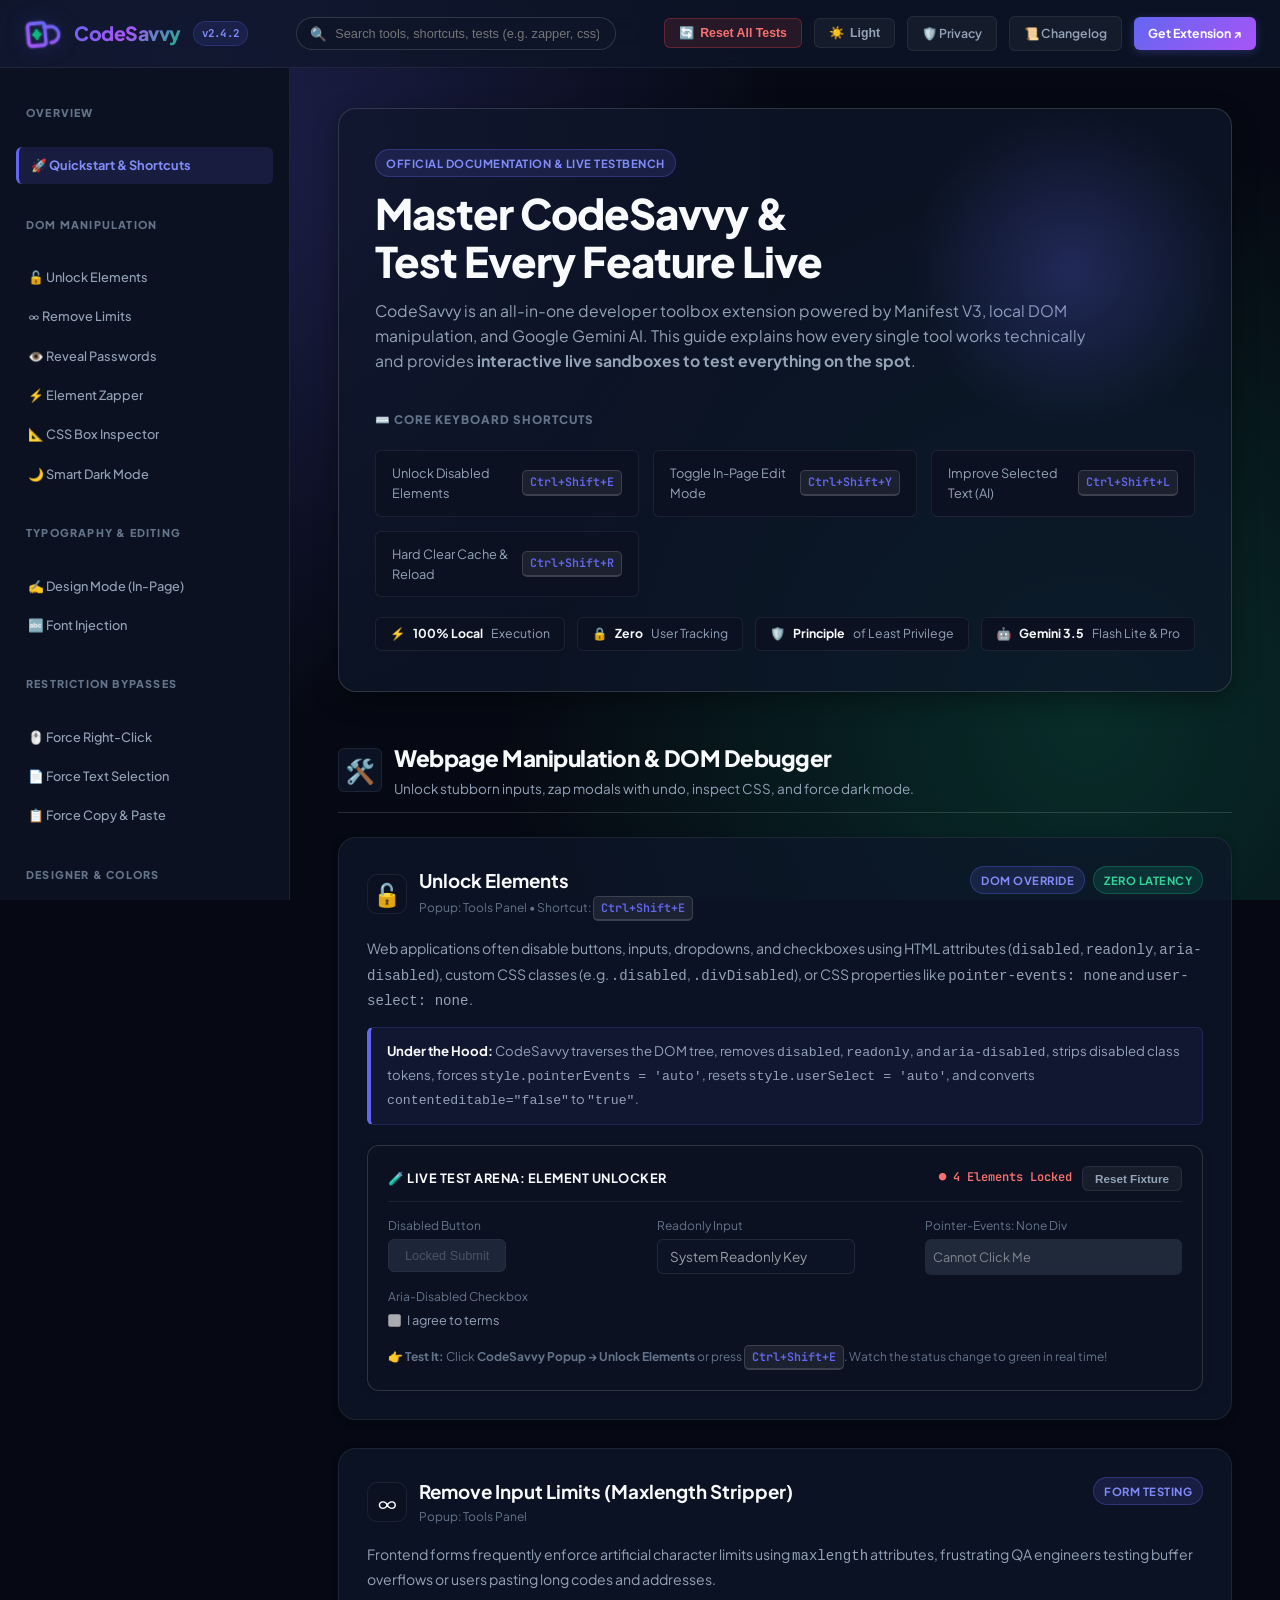
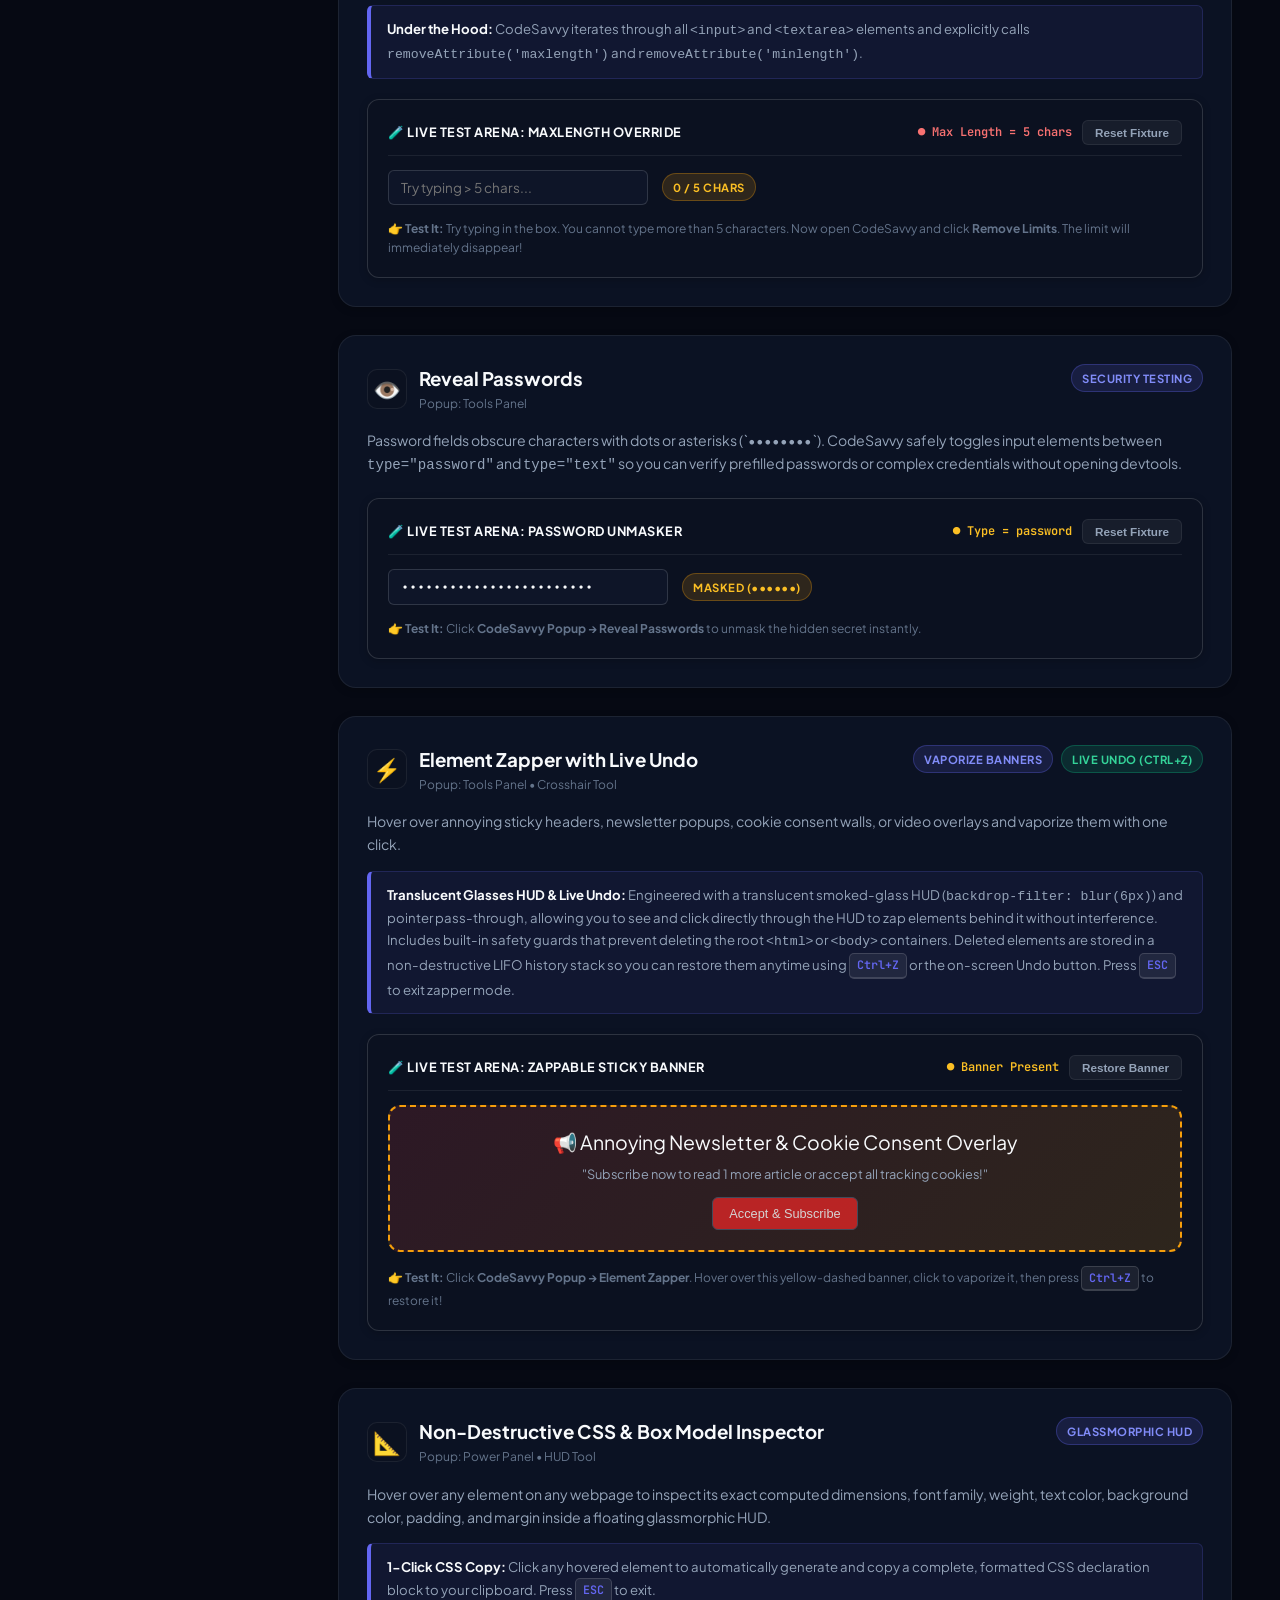
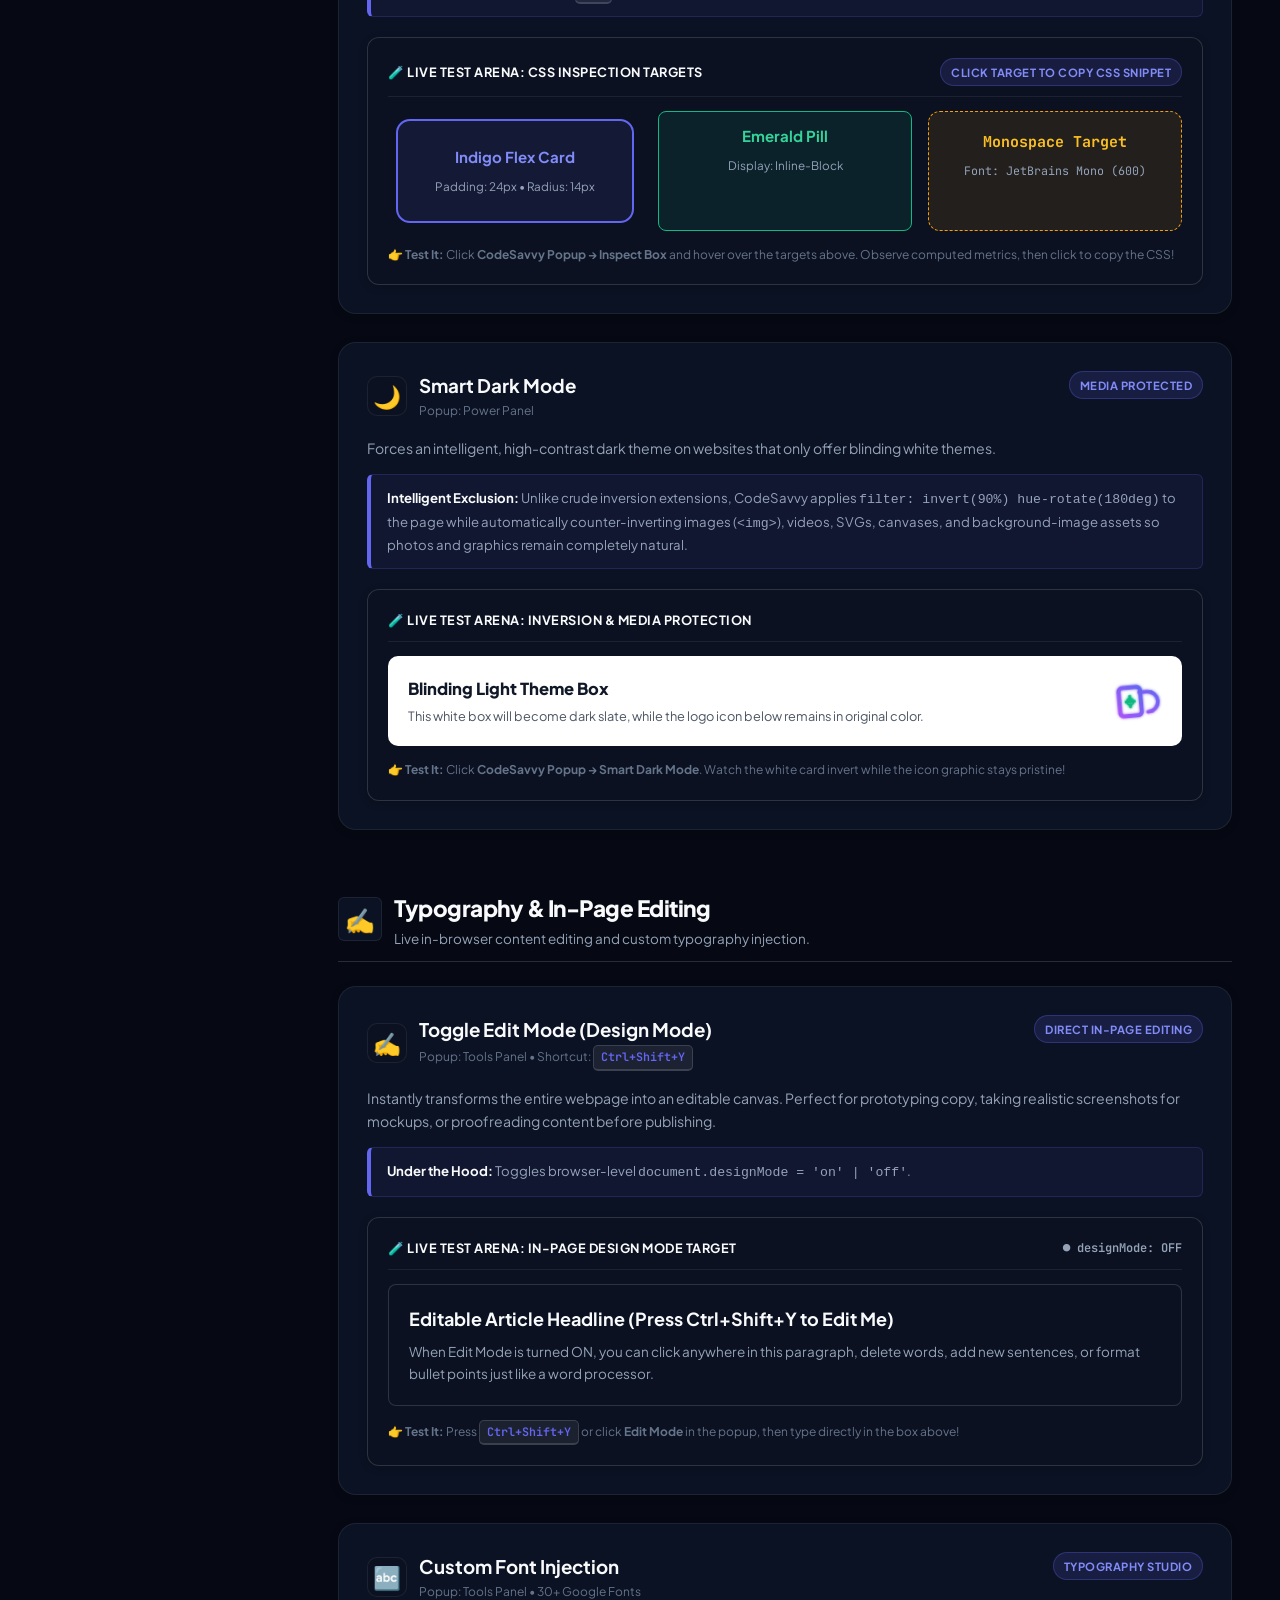
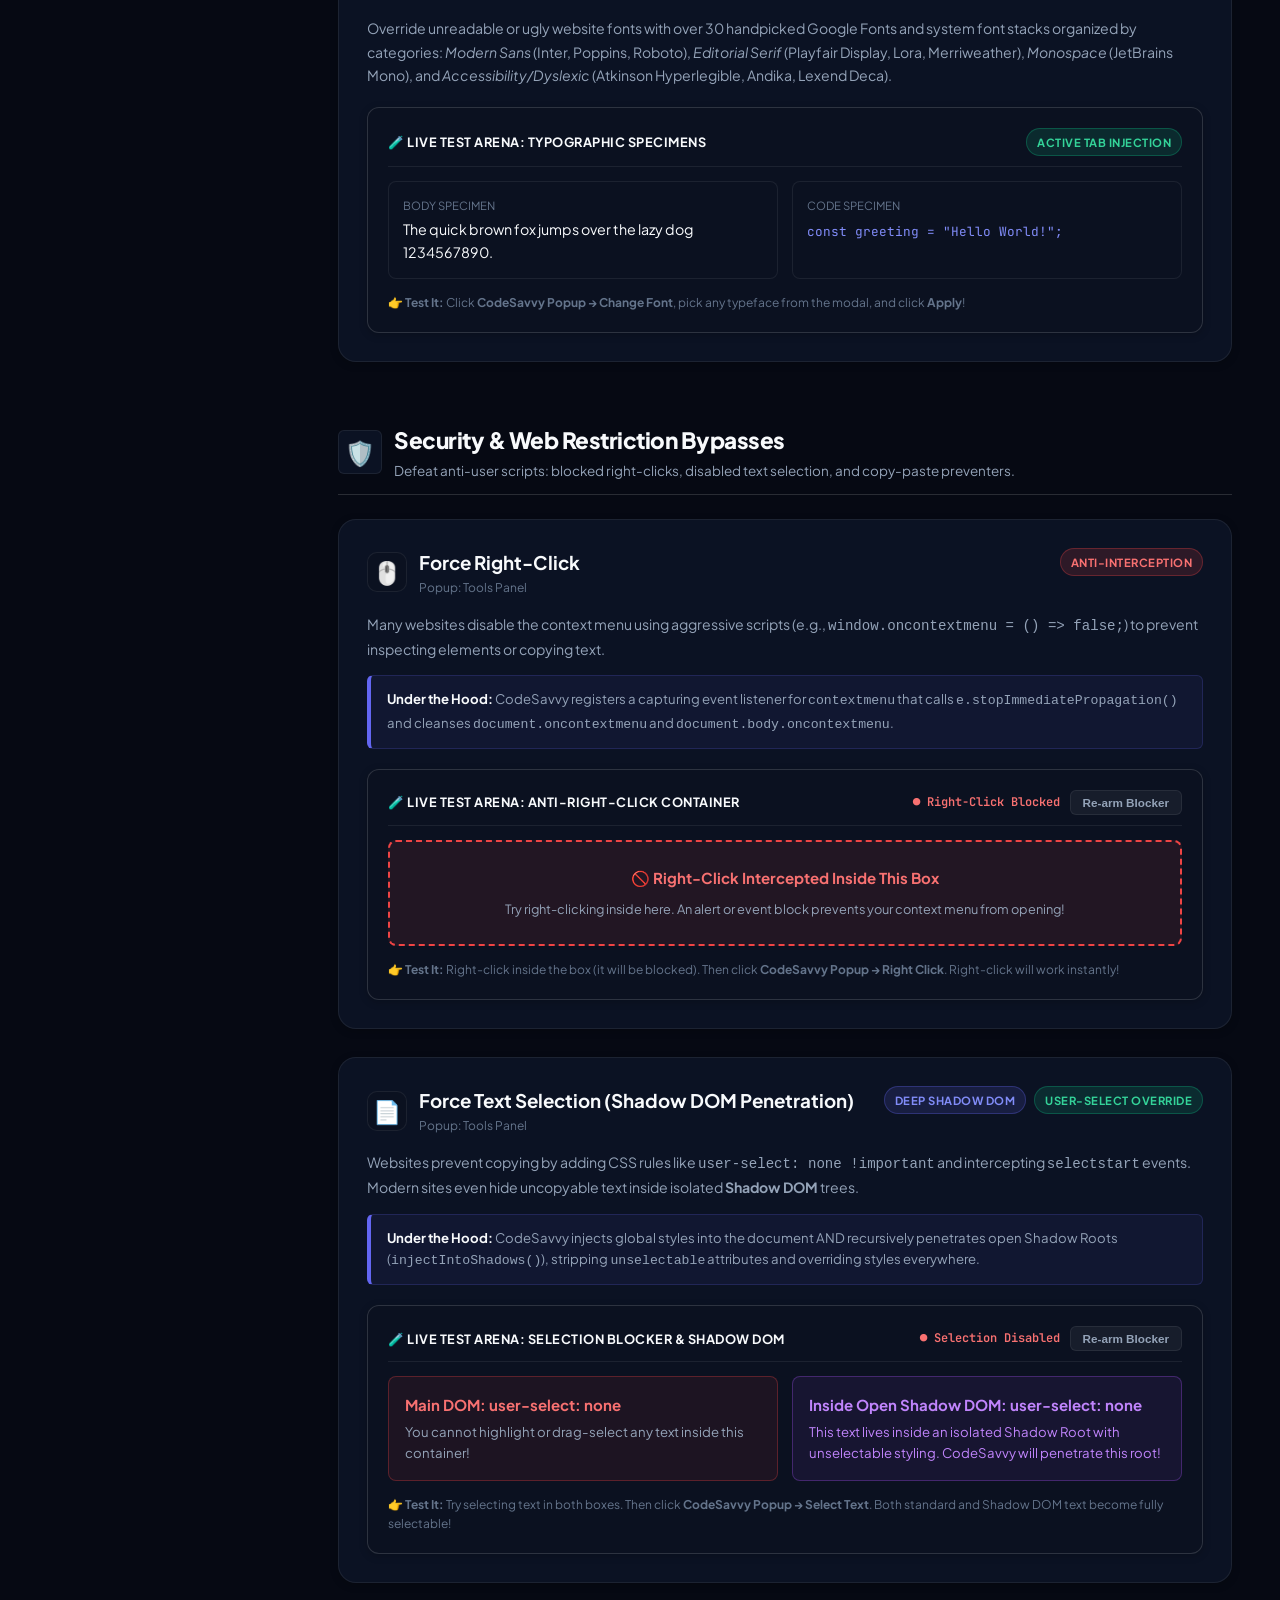
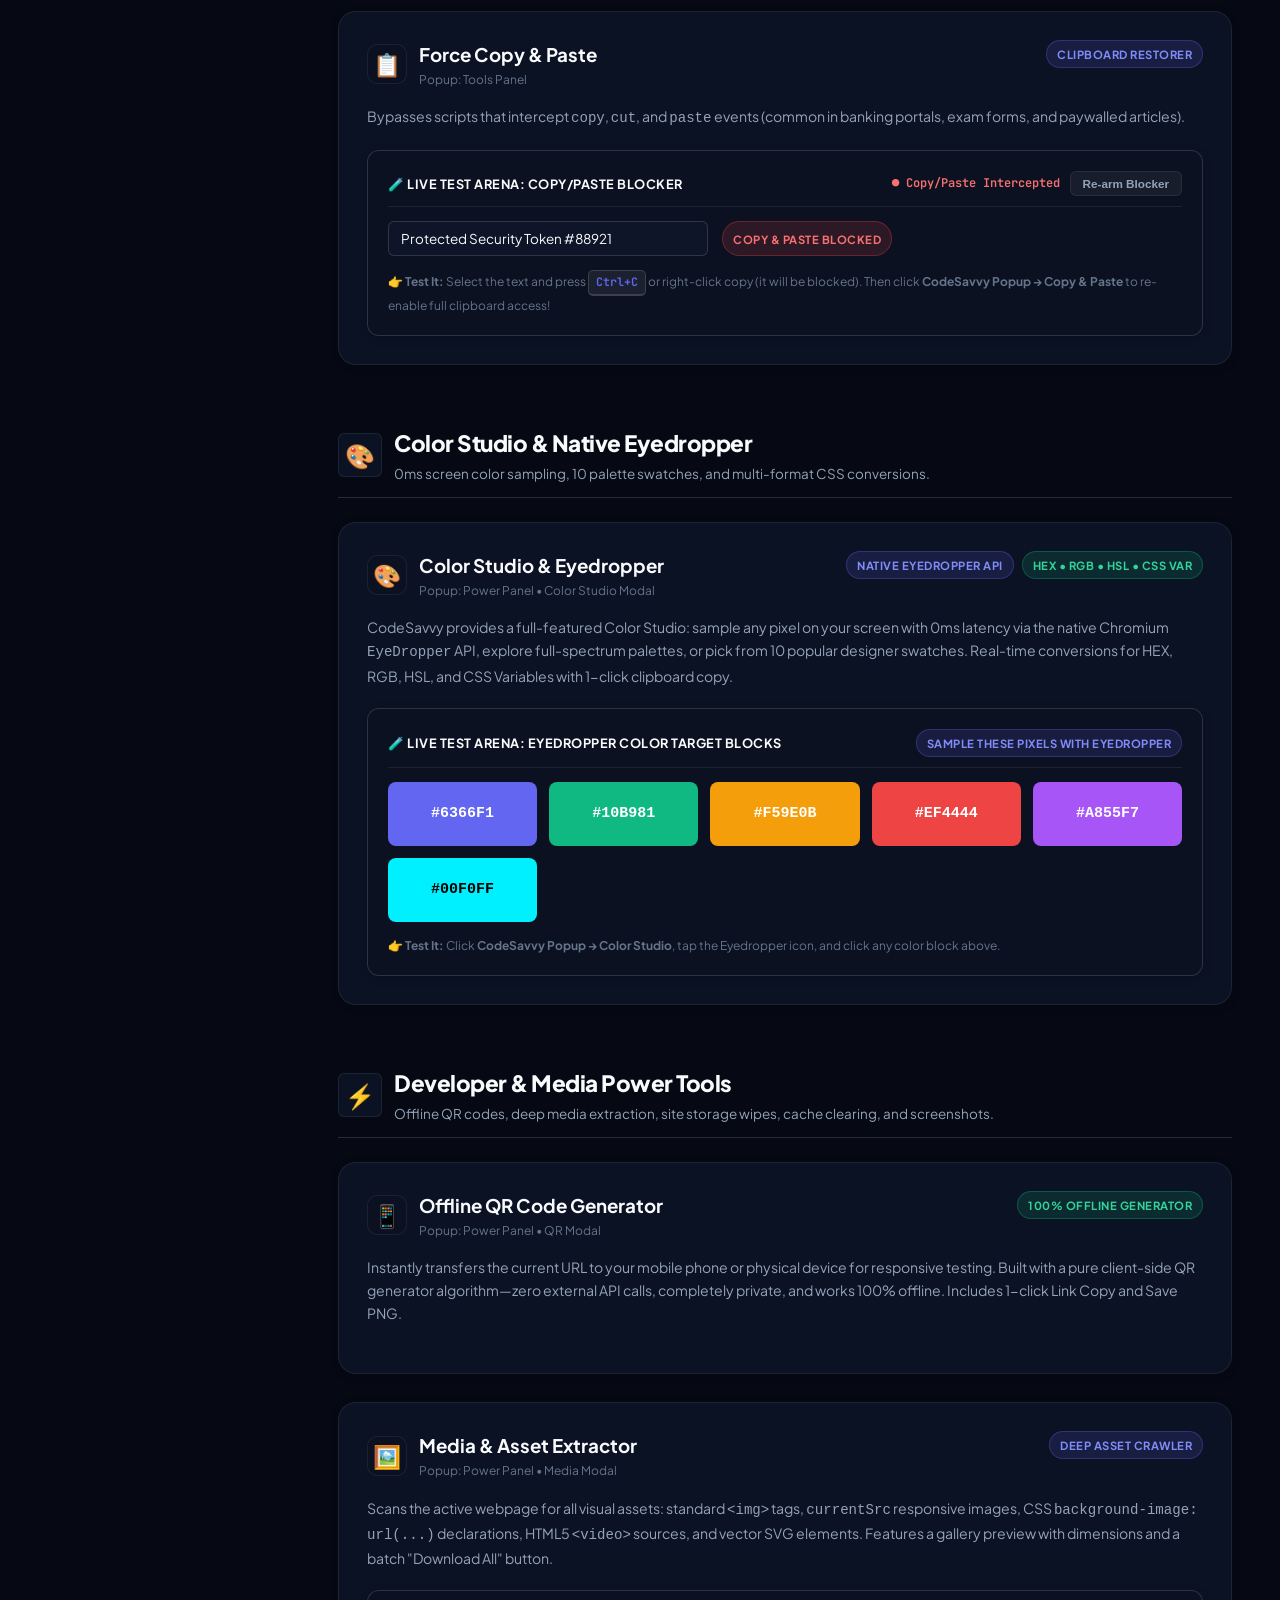
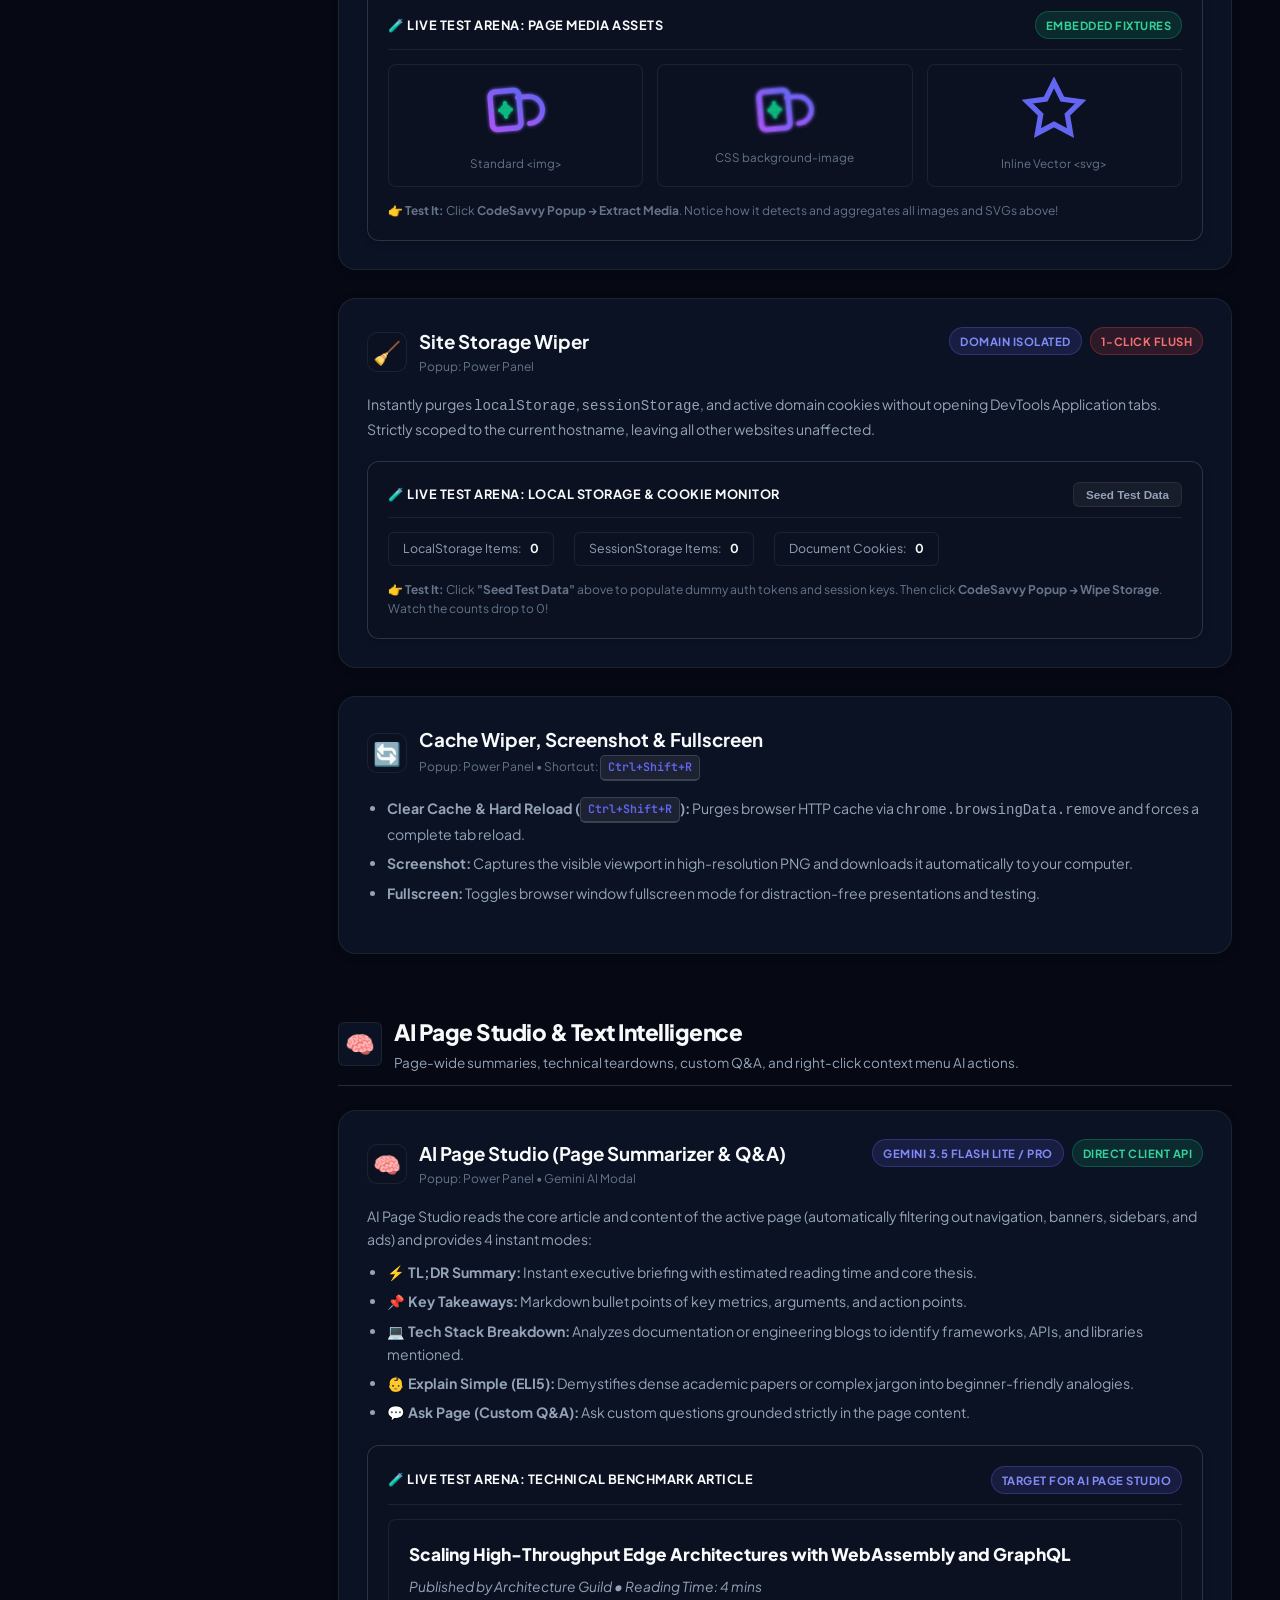
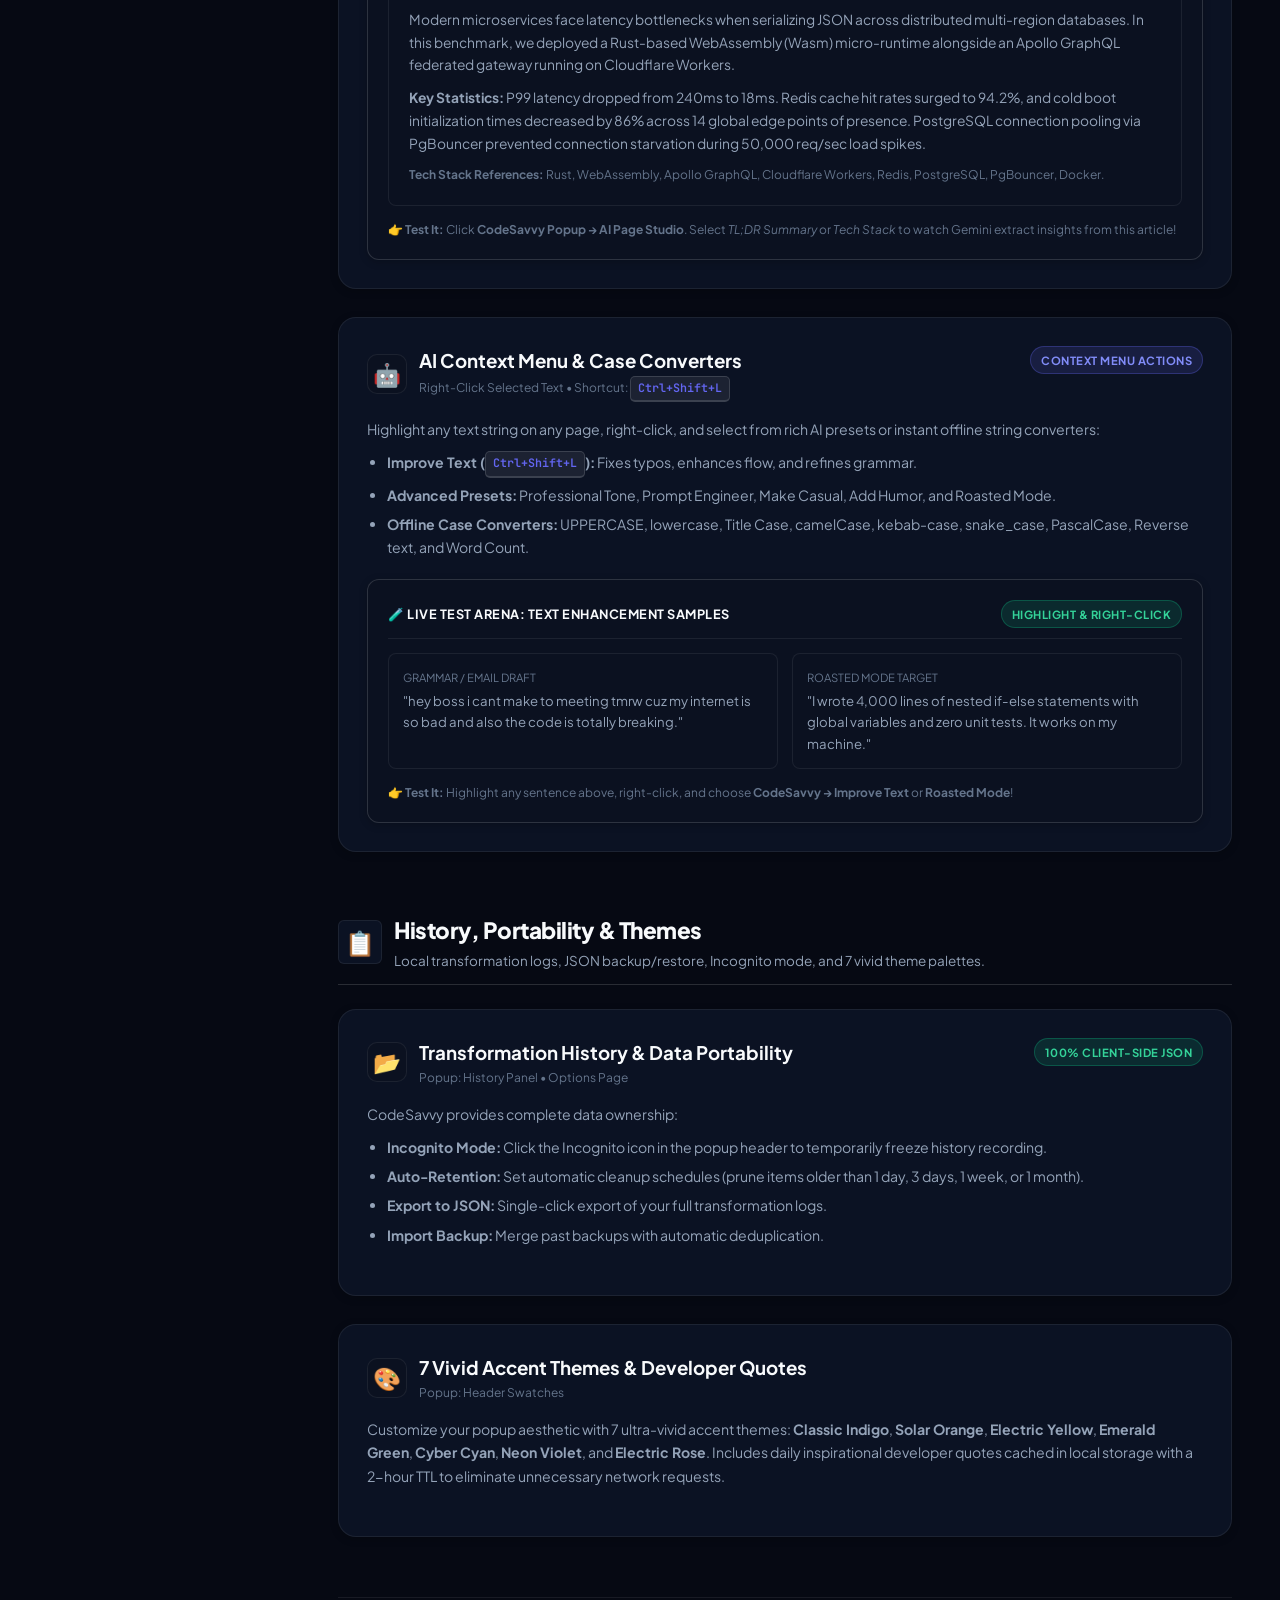
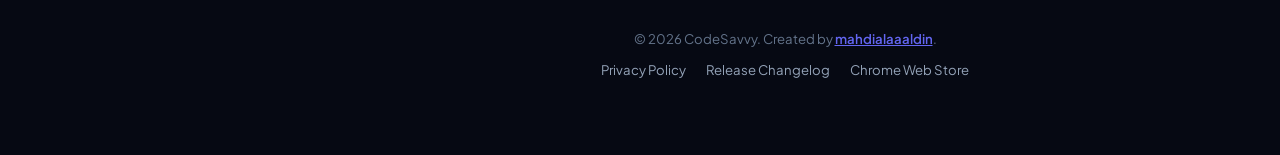
==== commit 09195203: "feat: update README, changelog, and HTML files for version 2.4.2 release with new features, enhancem" ====
--- a/index.html
+++ b/index.html
@@ -655,7 +655,7 @@
                     </g>
                 </svg>
                 <span class="brand-name">CodeSavvy</span>
-                <span class="version-pill">v2.3.0</span>
+                <span class="version-pill">v2.4.2</span>
             </a>
         </div>
 
@@ -959,7 +959,7 @@
                             Hover over annoying sticky headers, newsletter popups, cookie consent walls, or video overlays and vaporize them with one click.
                         </p>
                         <div class="tech-callout">
-                            <strong>Safety &amp; Live Undo:</strong> Includes built-in safety guards that prevent deleting the root <code>&lt;html&gt;</code> or <code>&lt;body&gt;</code> containers. Deleted elements are stored in a non-destructive LIFO history stack so you can restore them anytime using <kbd>Ctrl+Z</kbd> or the on-screen Undo button. Press <kbd>ESC</kbd> to exit zapper mode.
+                            <strong>Translucent Glasses HUD &amp; Live Undo:</strong> Engineered with a translucent smoked-glass HUD (<code>backdrop-filter: blur(6px)</code>) and pointer pass-through, allowing you to see and click directly through the HUD to zap elements behind it without interference. Includes built-in safety guards that prevent deleting the root <code>&lt;html&gt;</code> or <code>&lt;body&gt;</code> containers. Deleted elements are stored in a non-destructive LIFO history stack so you can restore them anytime using <kbd>Ctrl+Z</kbd> or the on-screen Undo button. Press <kbd>ESC</kbd> to exit zapper mode.
                         </div>
                     </div>
 
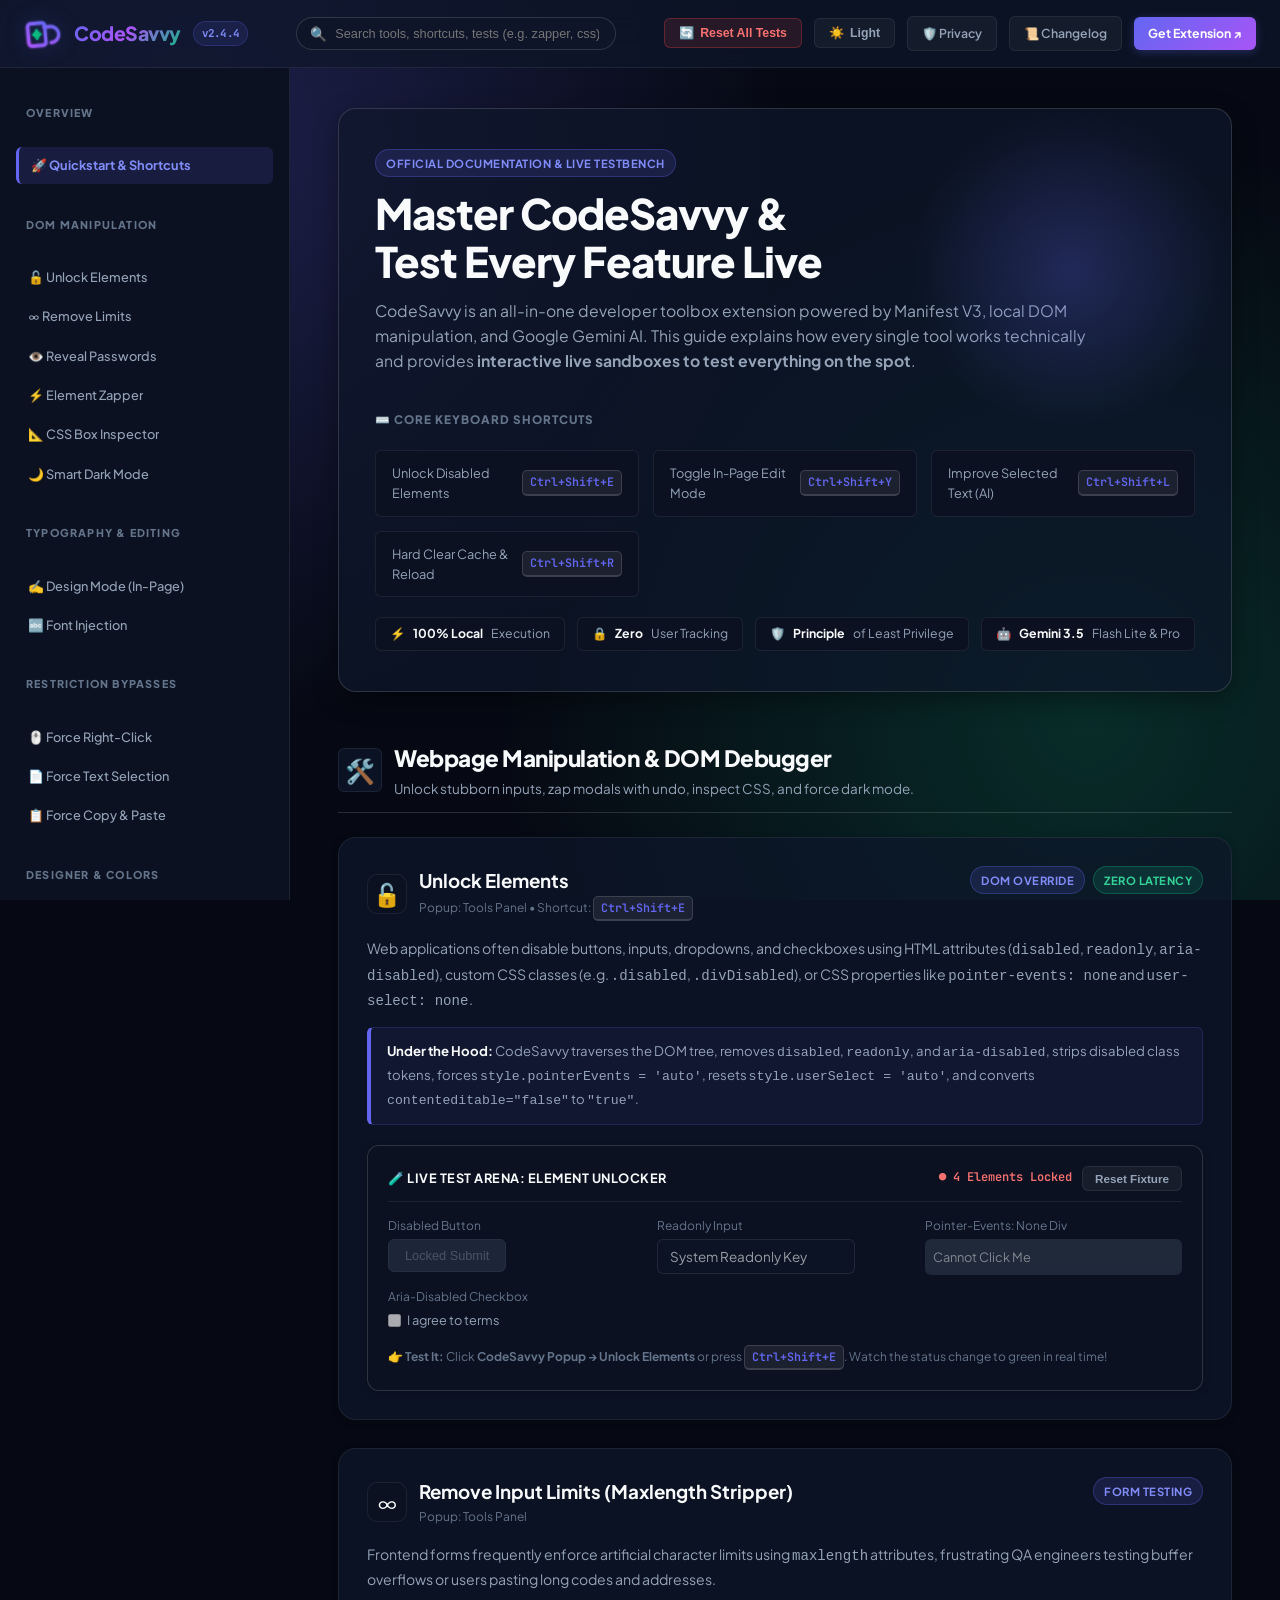
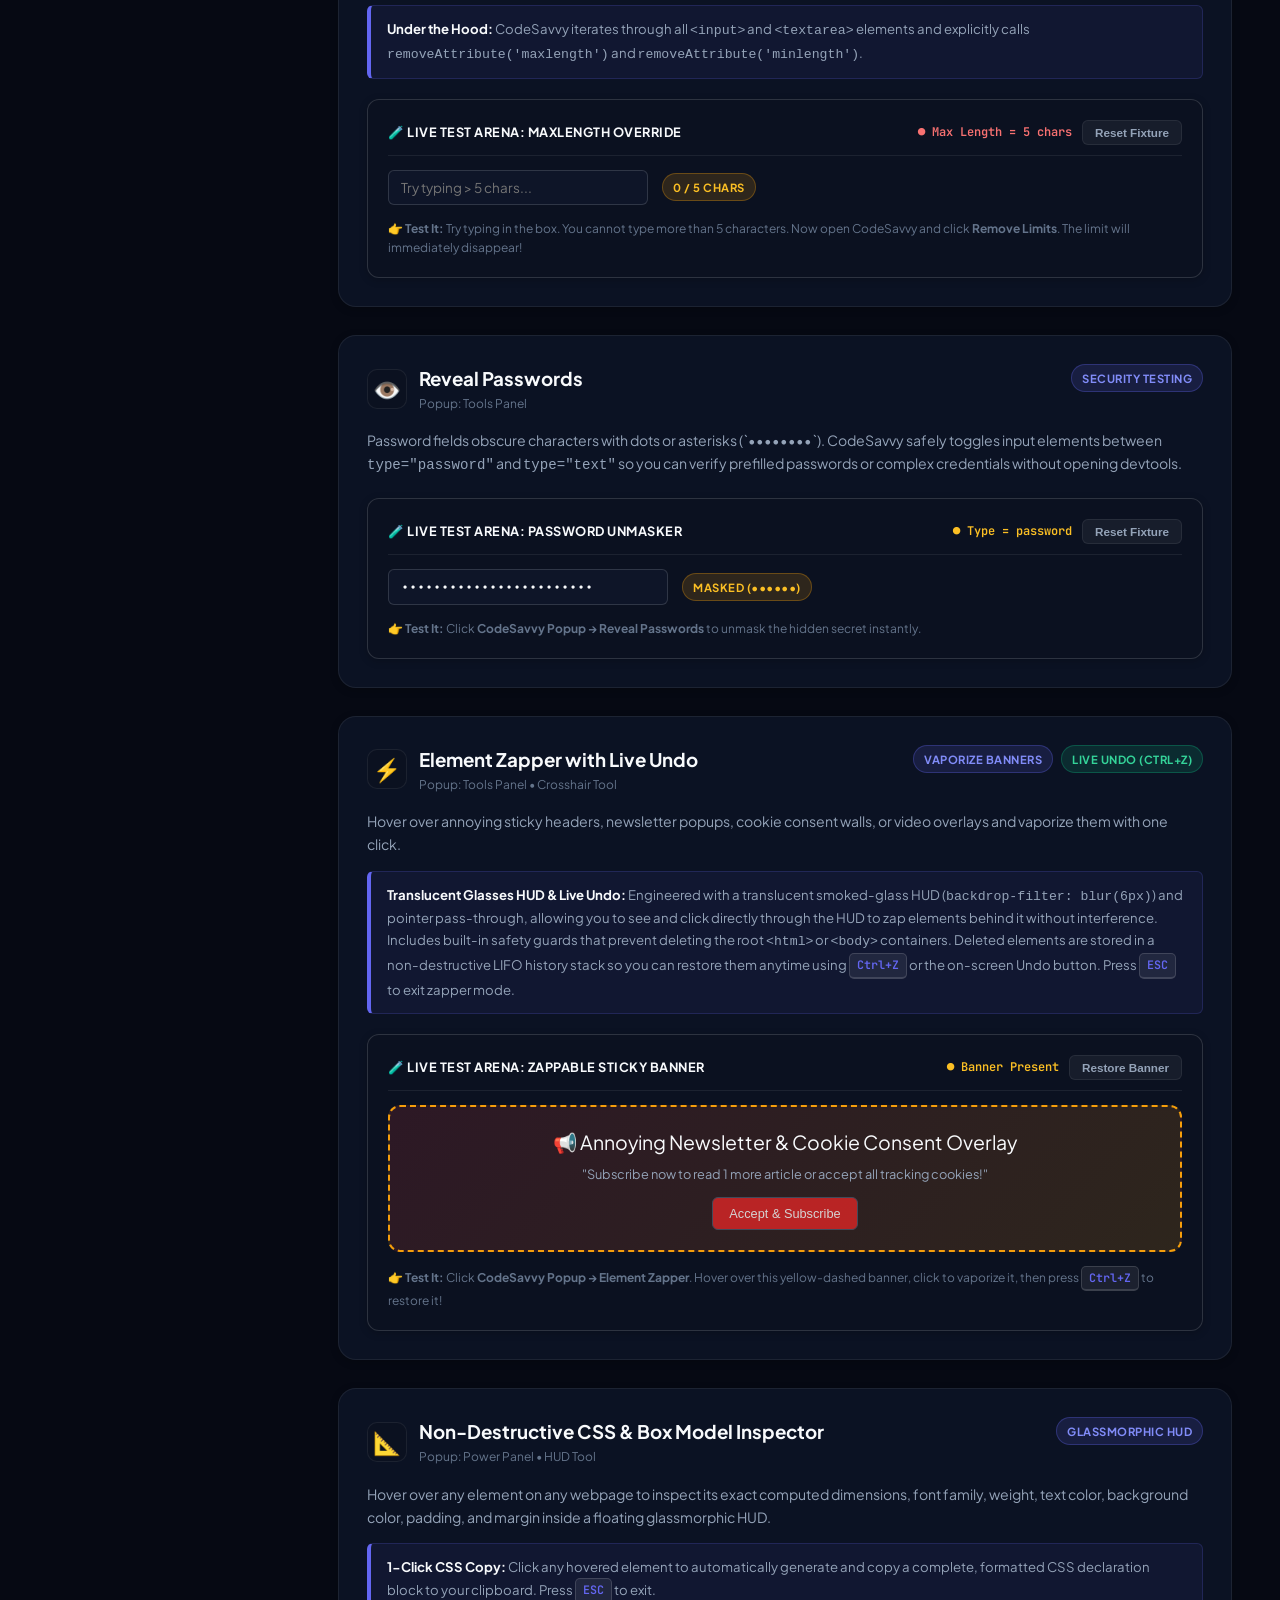
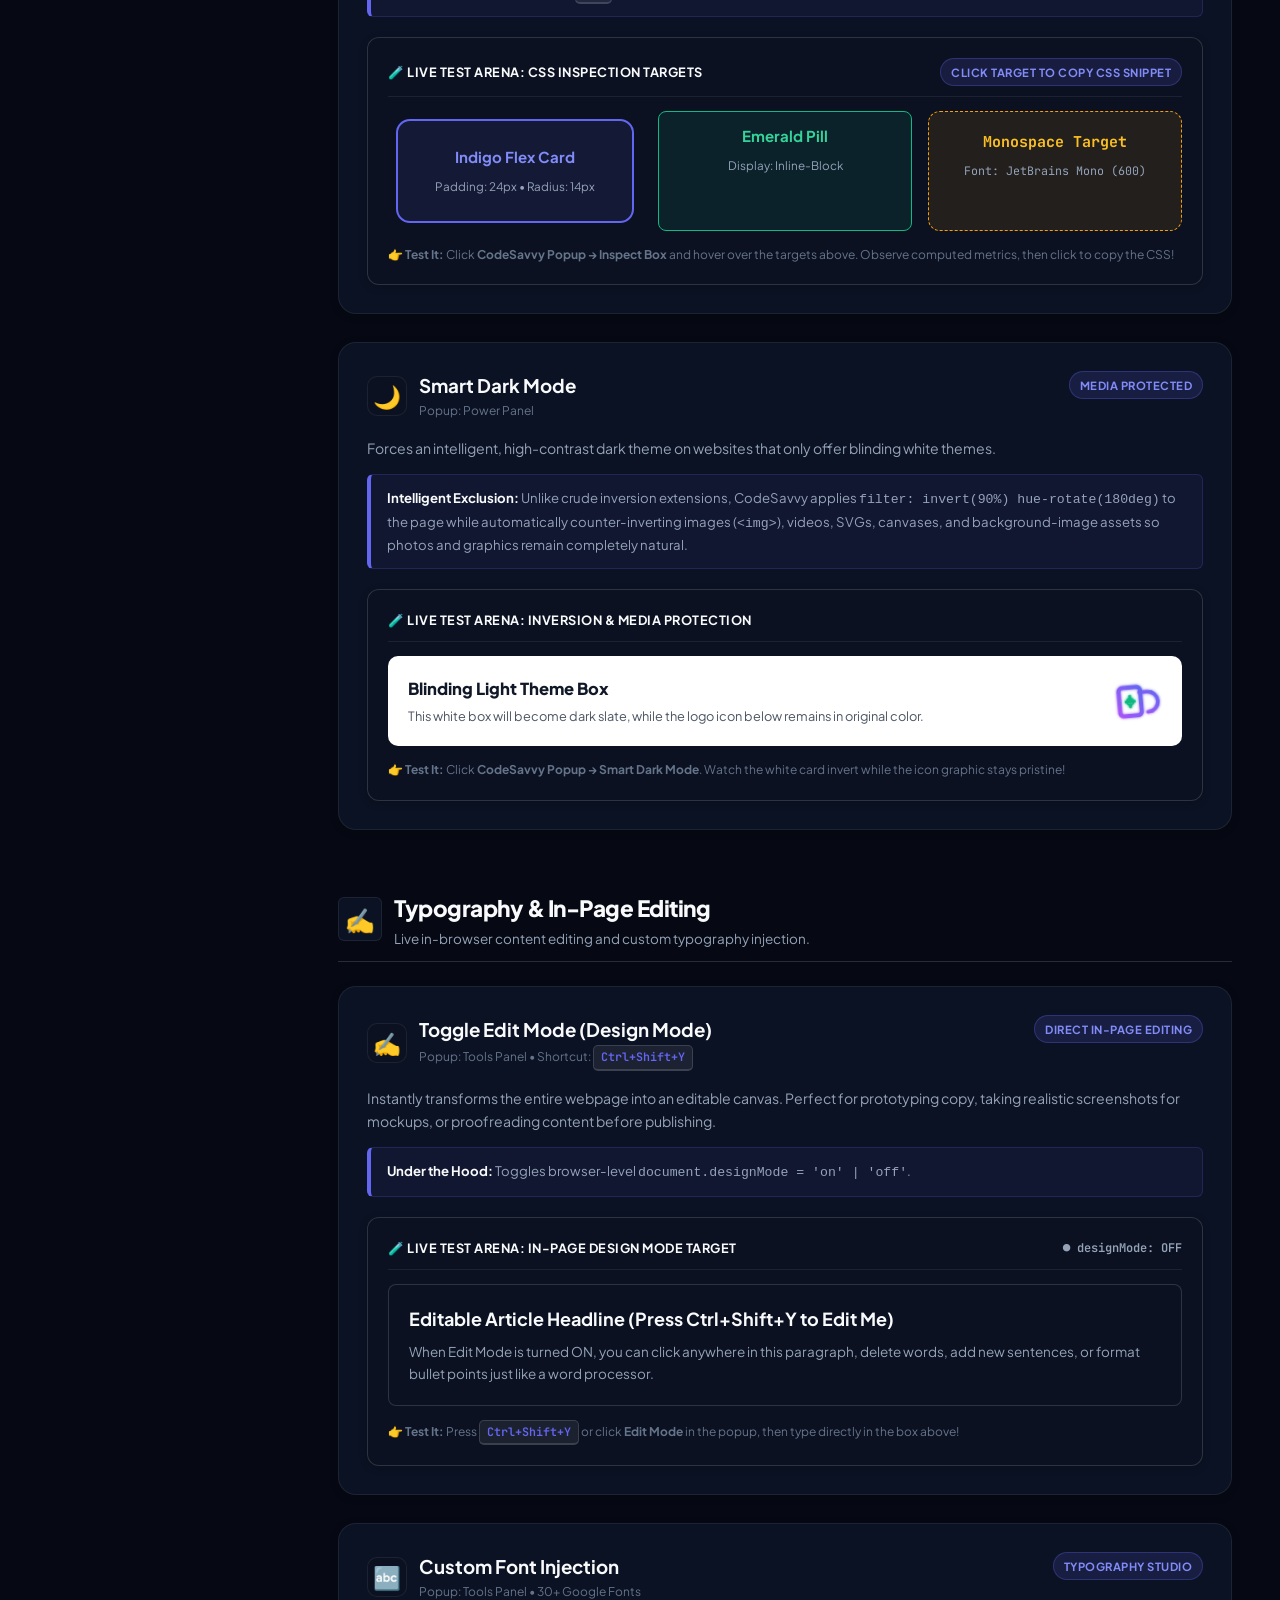
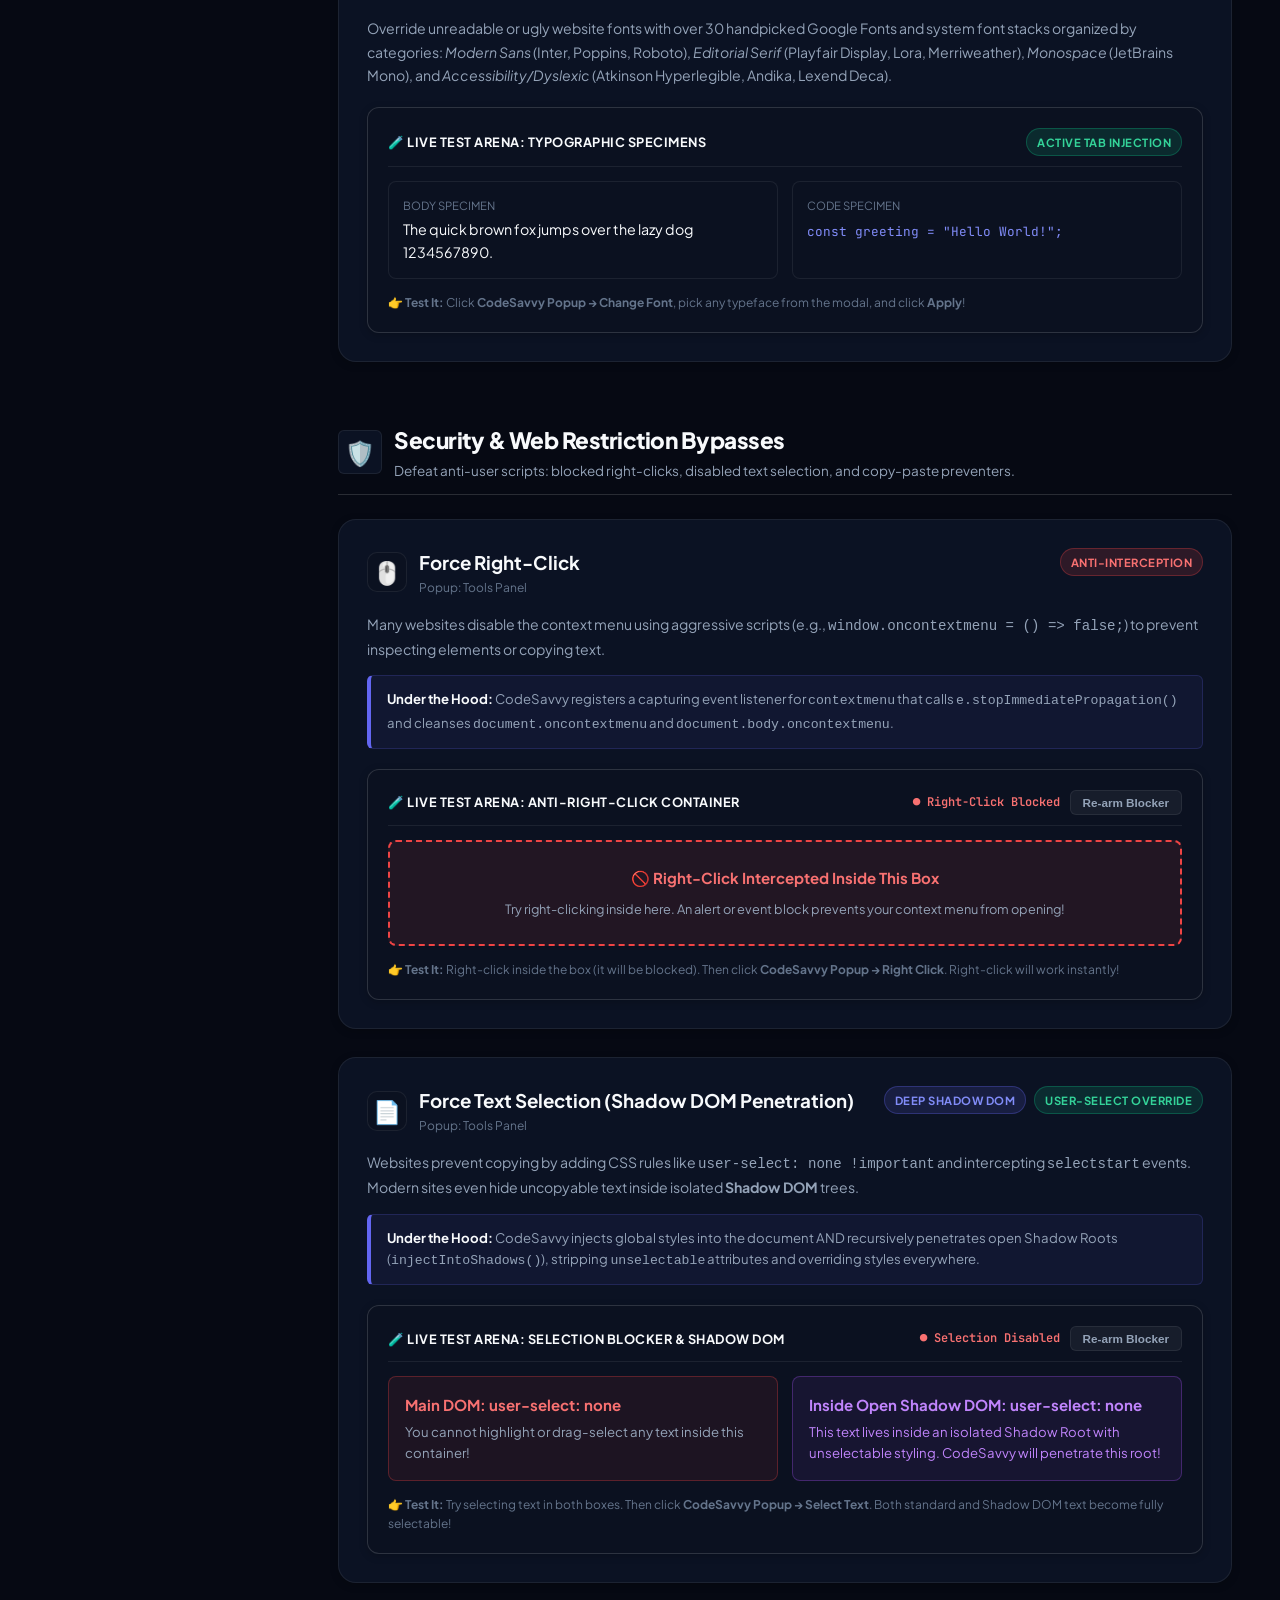
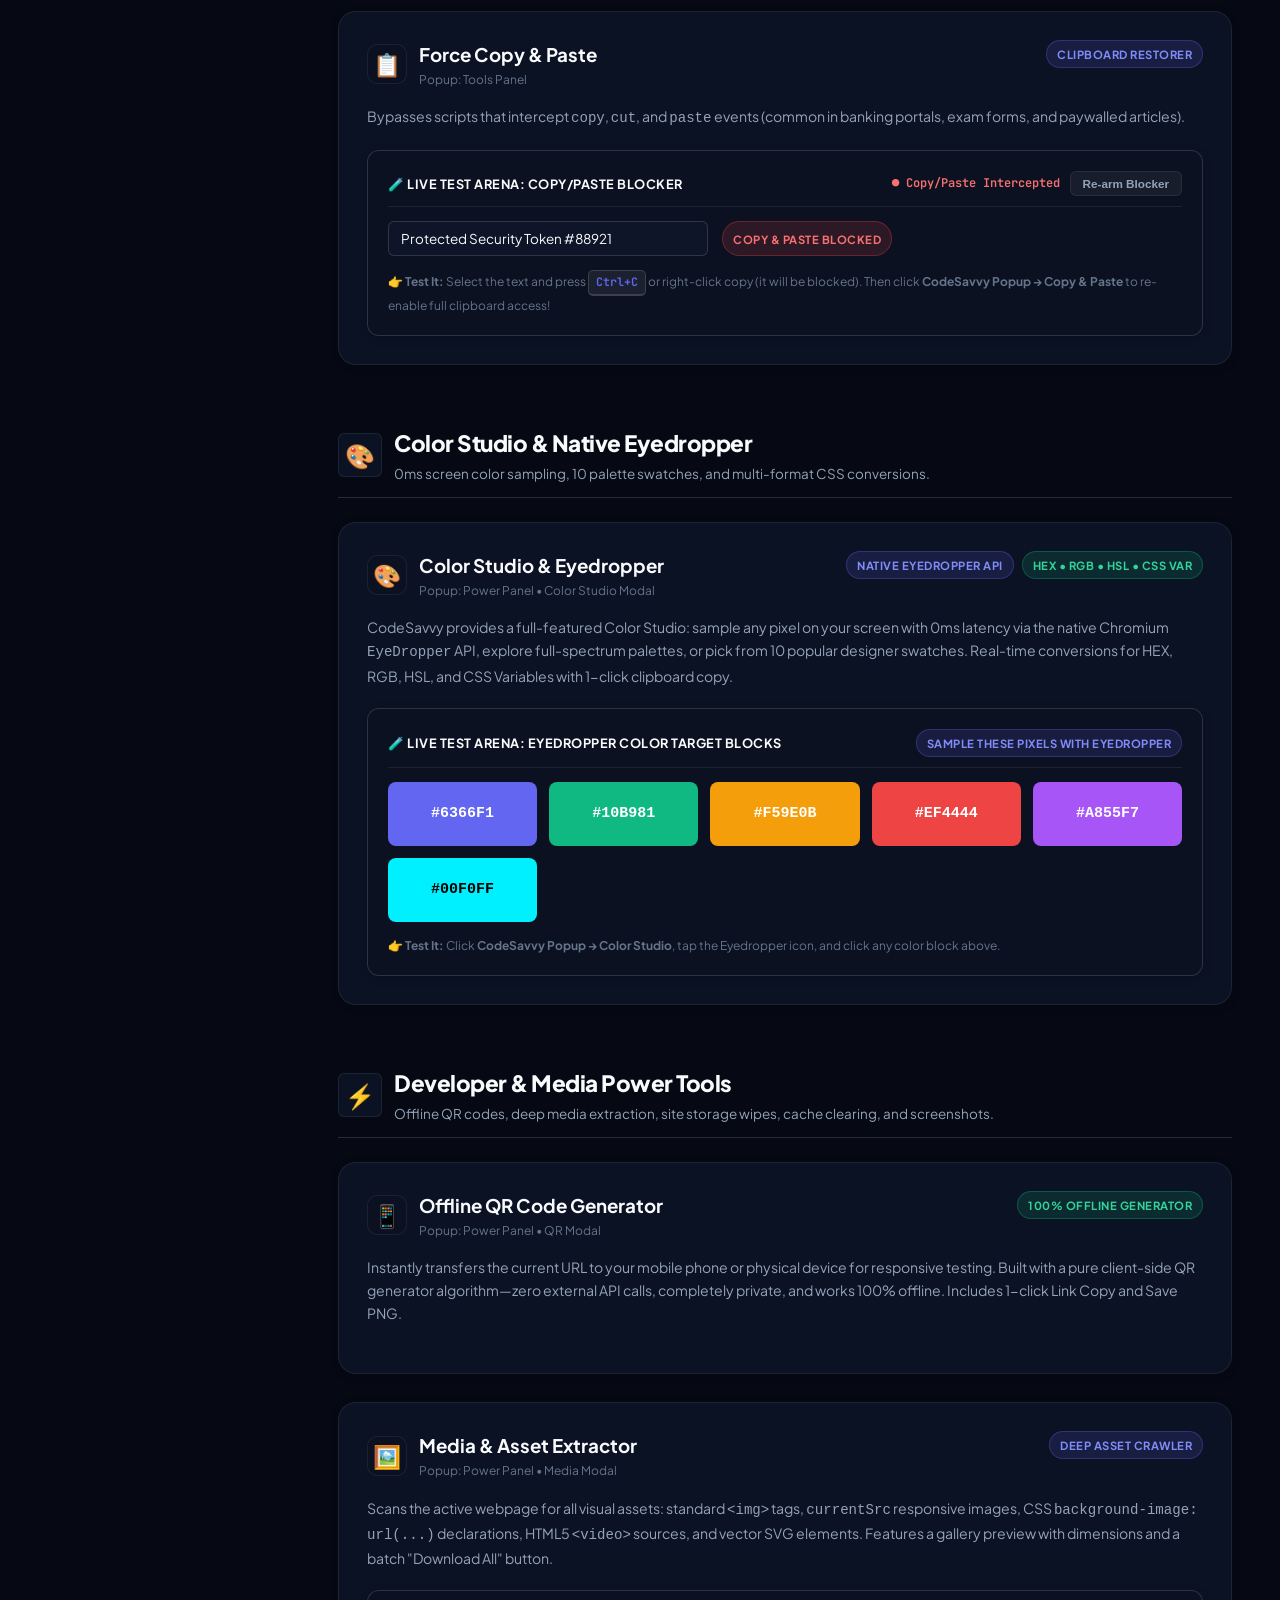
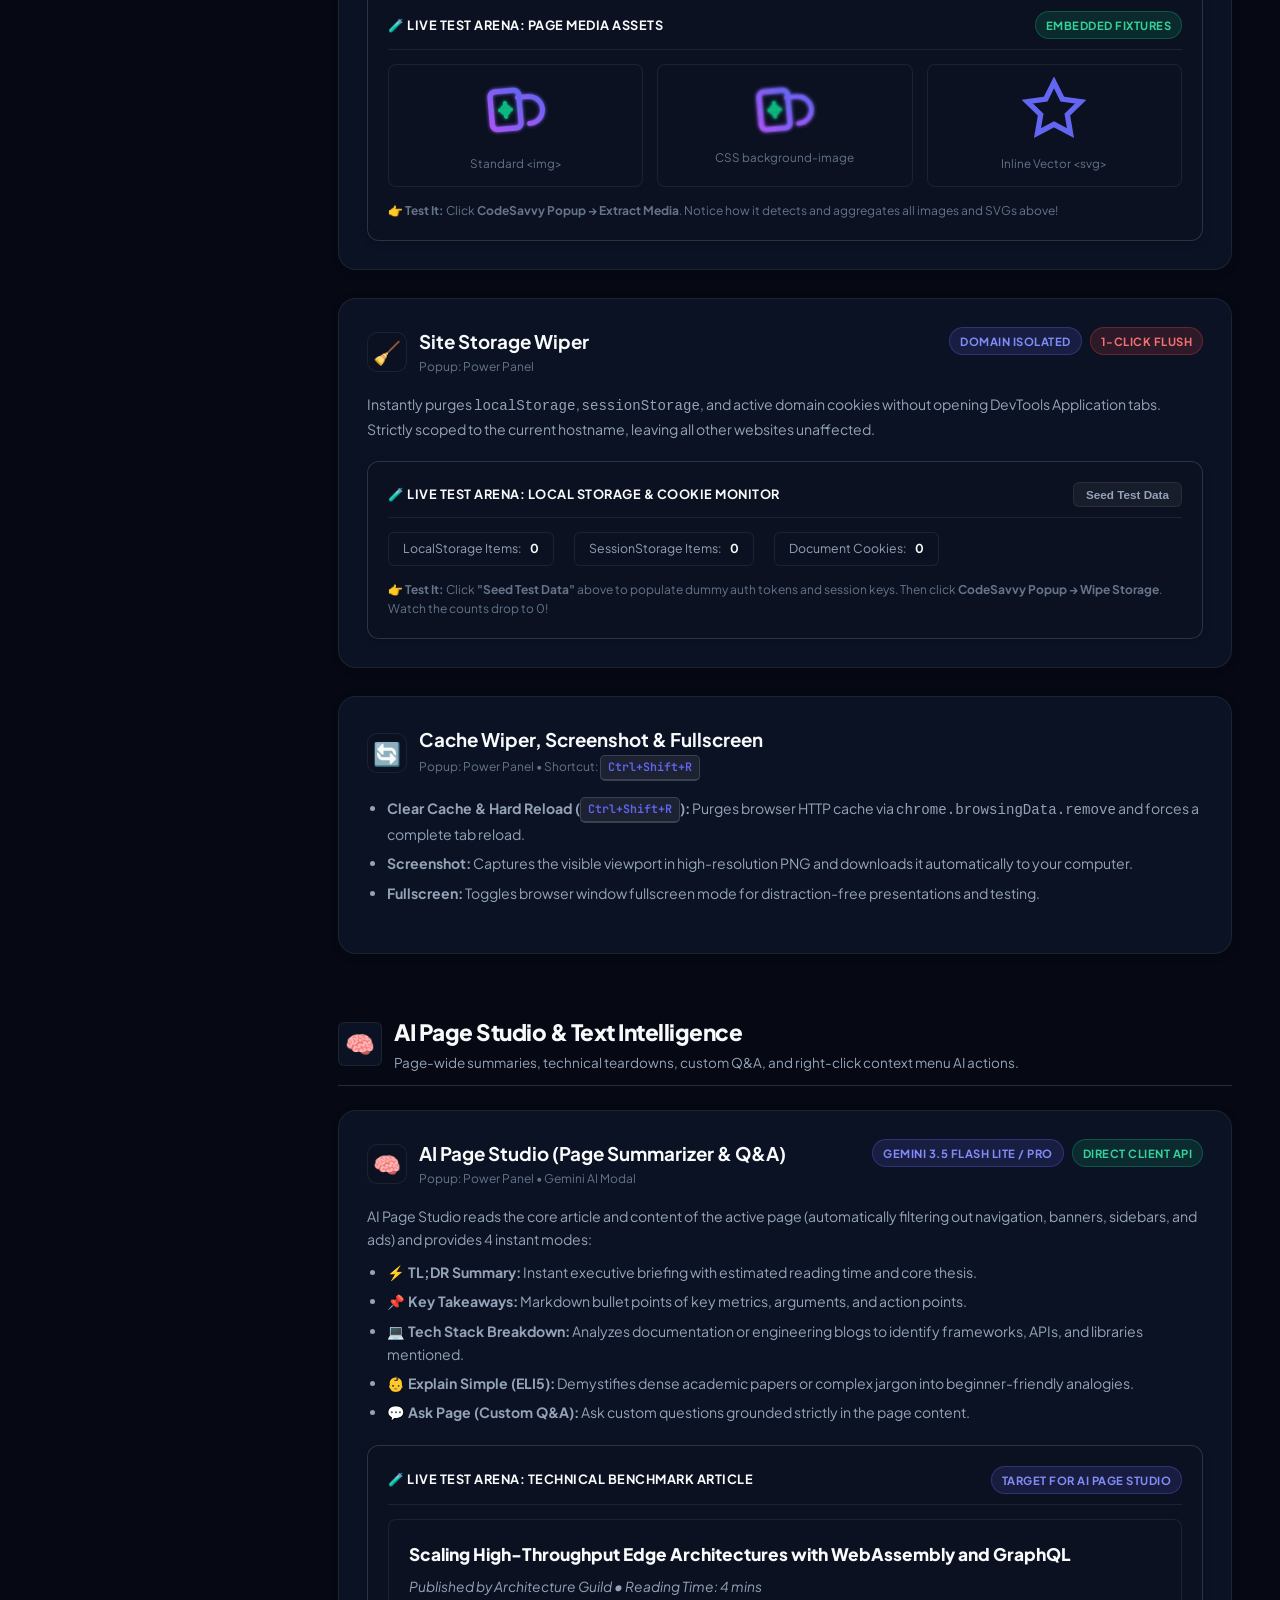
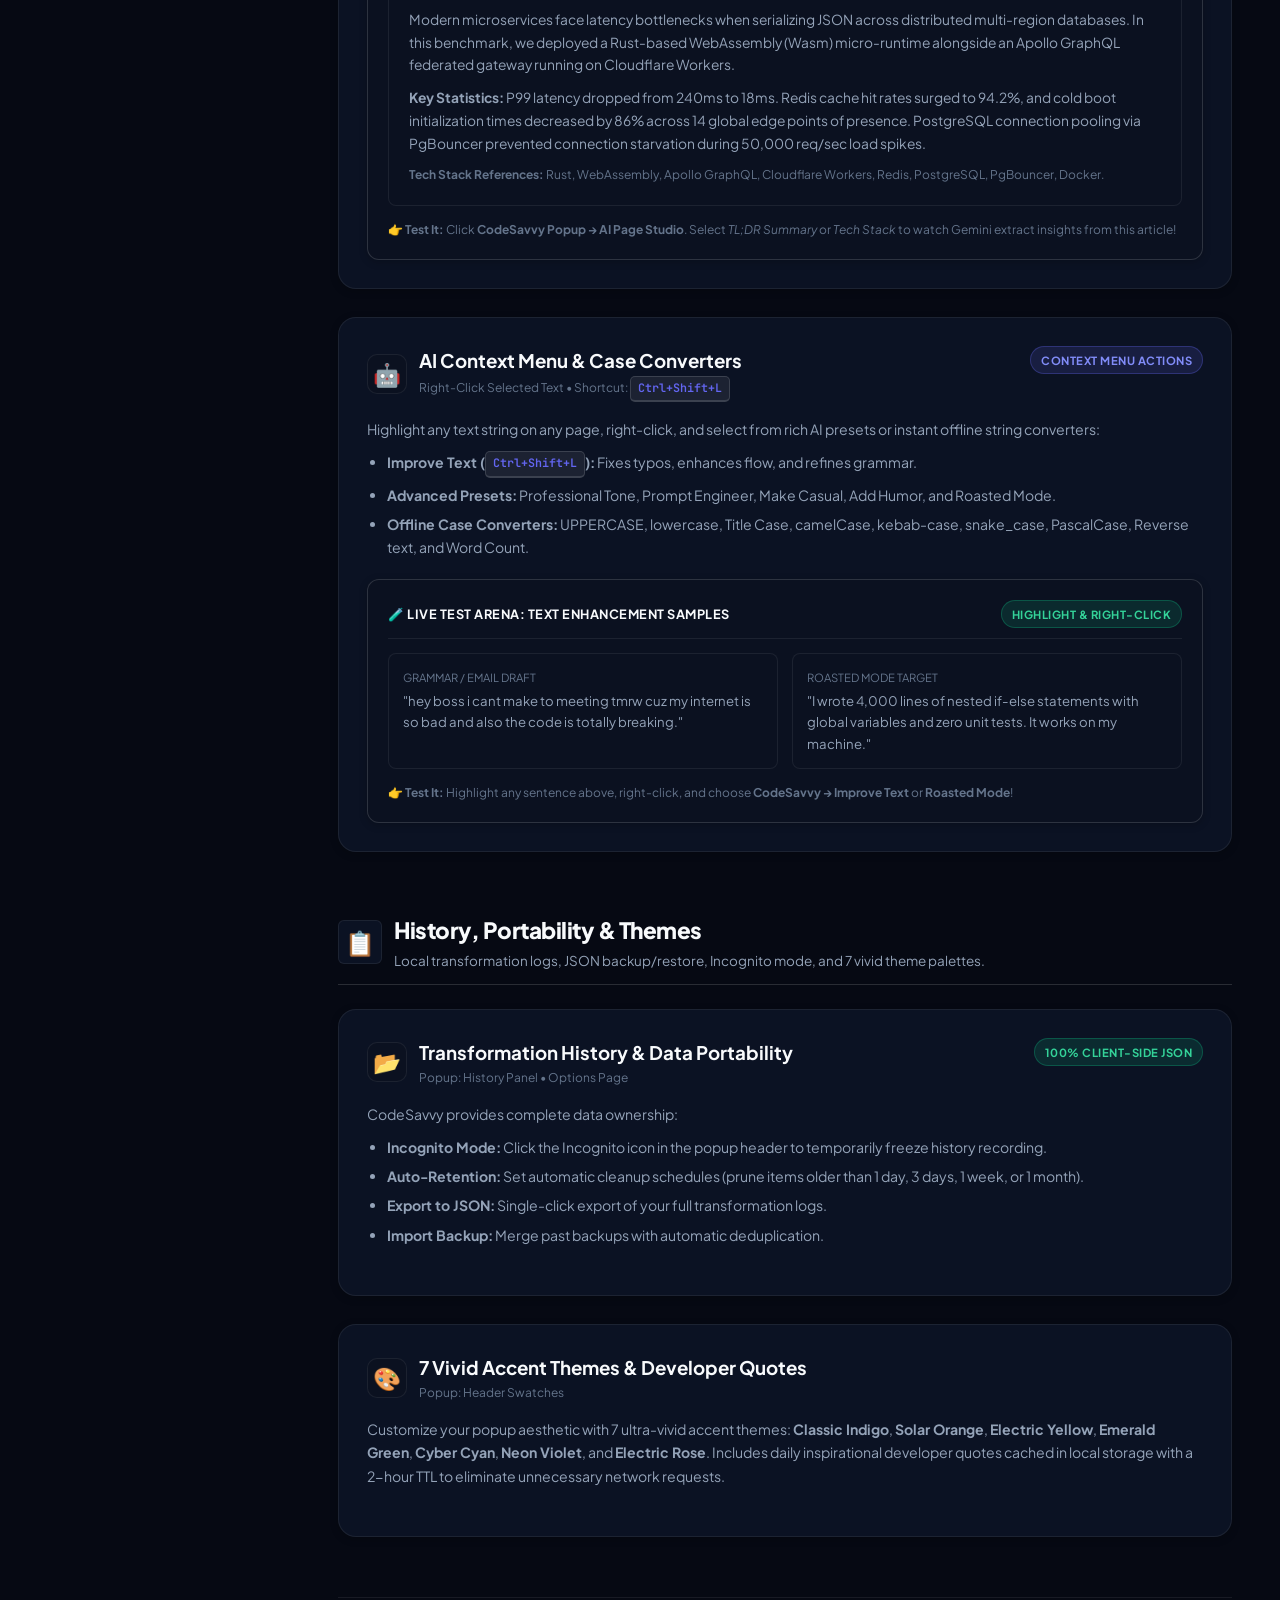
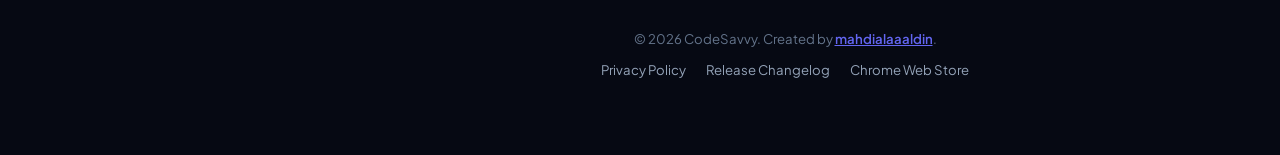
==== commit 3b52992c: "feat: release v2.4.4 - Free AI zero setup, 100% 22-locale i18n, storage auto-reload & 43 tests" ====
--- a/index.html
+++ b/index.html
@@ -655,7 +655,7 @@
                     </g>
                 </svg>
                 <span class="brand-name">CodeSavvy</span>
-                <span class="version-pill">v2.4.2</span>
+                <span class="version-pill">v2.4.4</span>
             </a>
         </div>
 
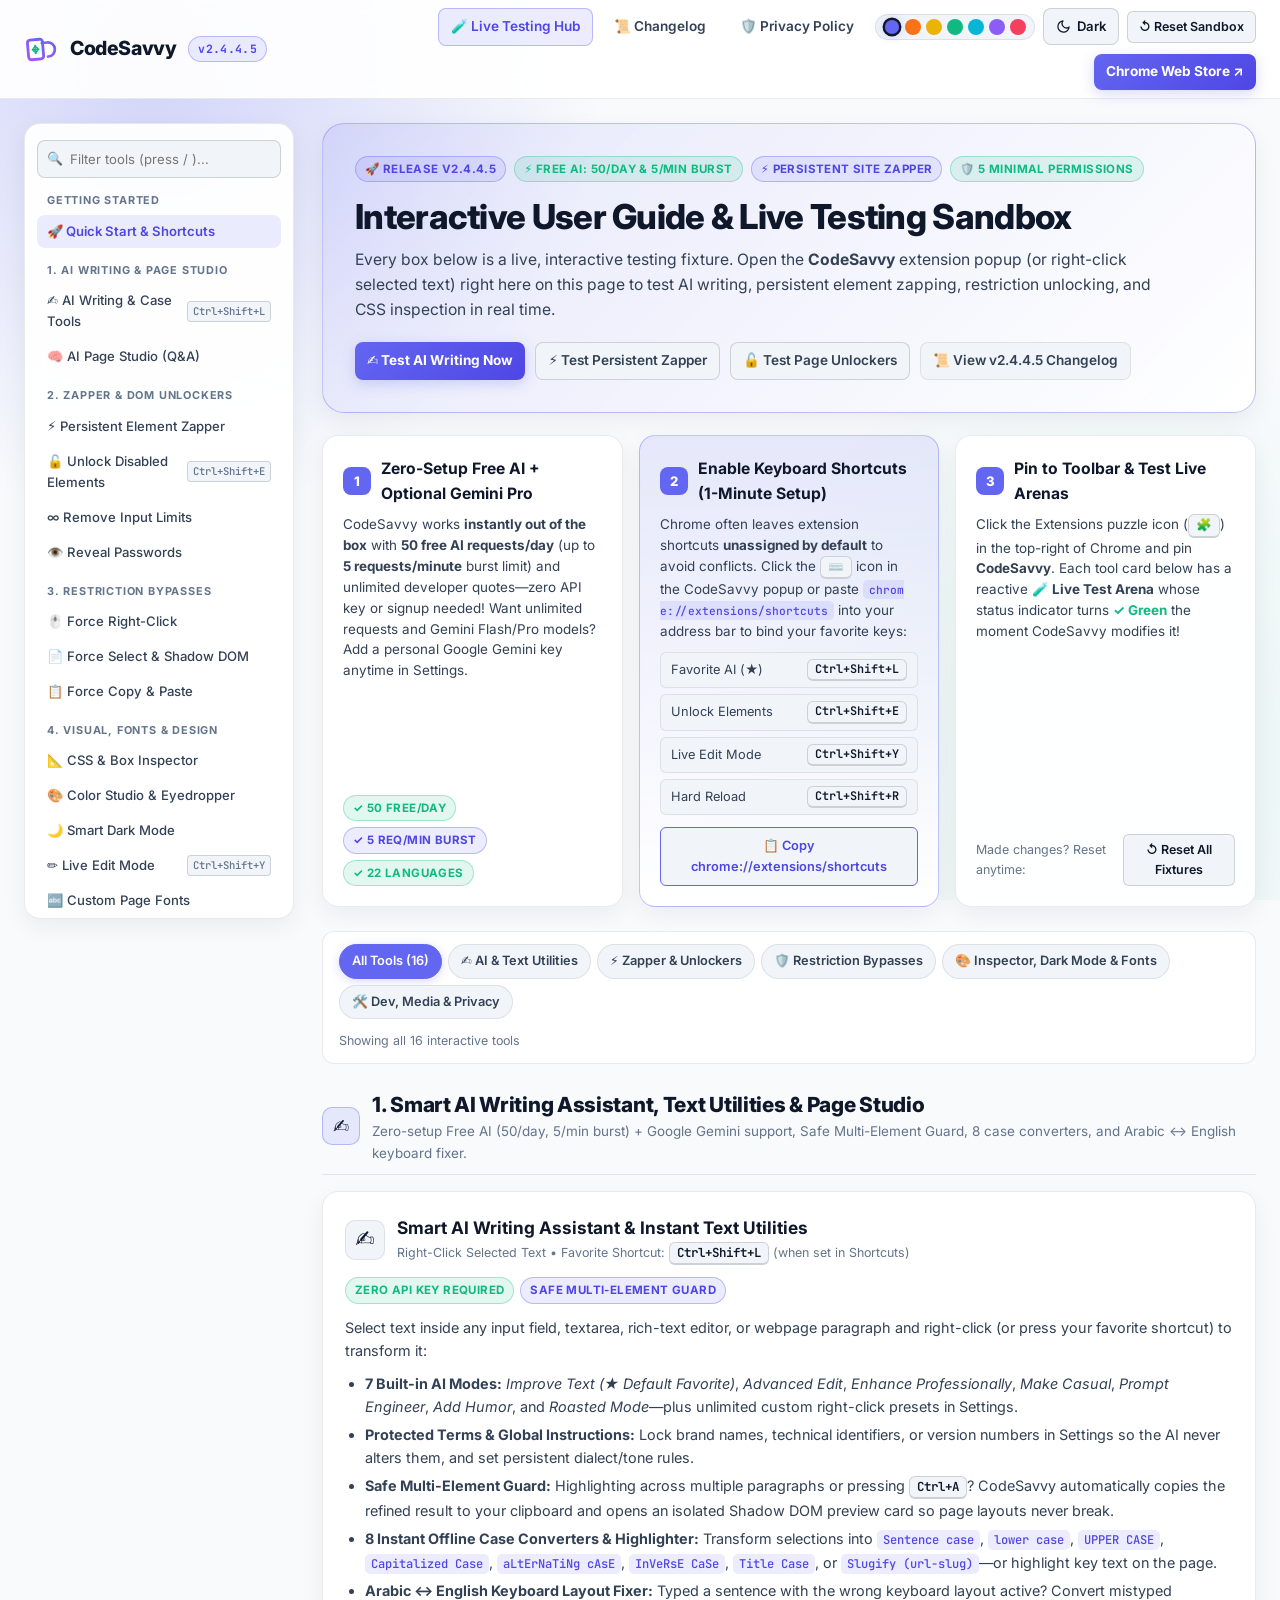
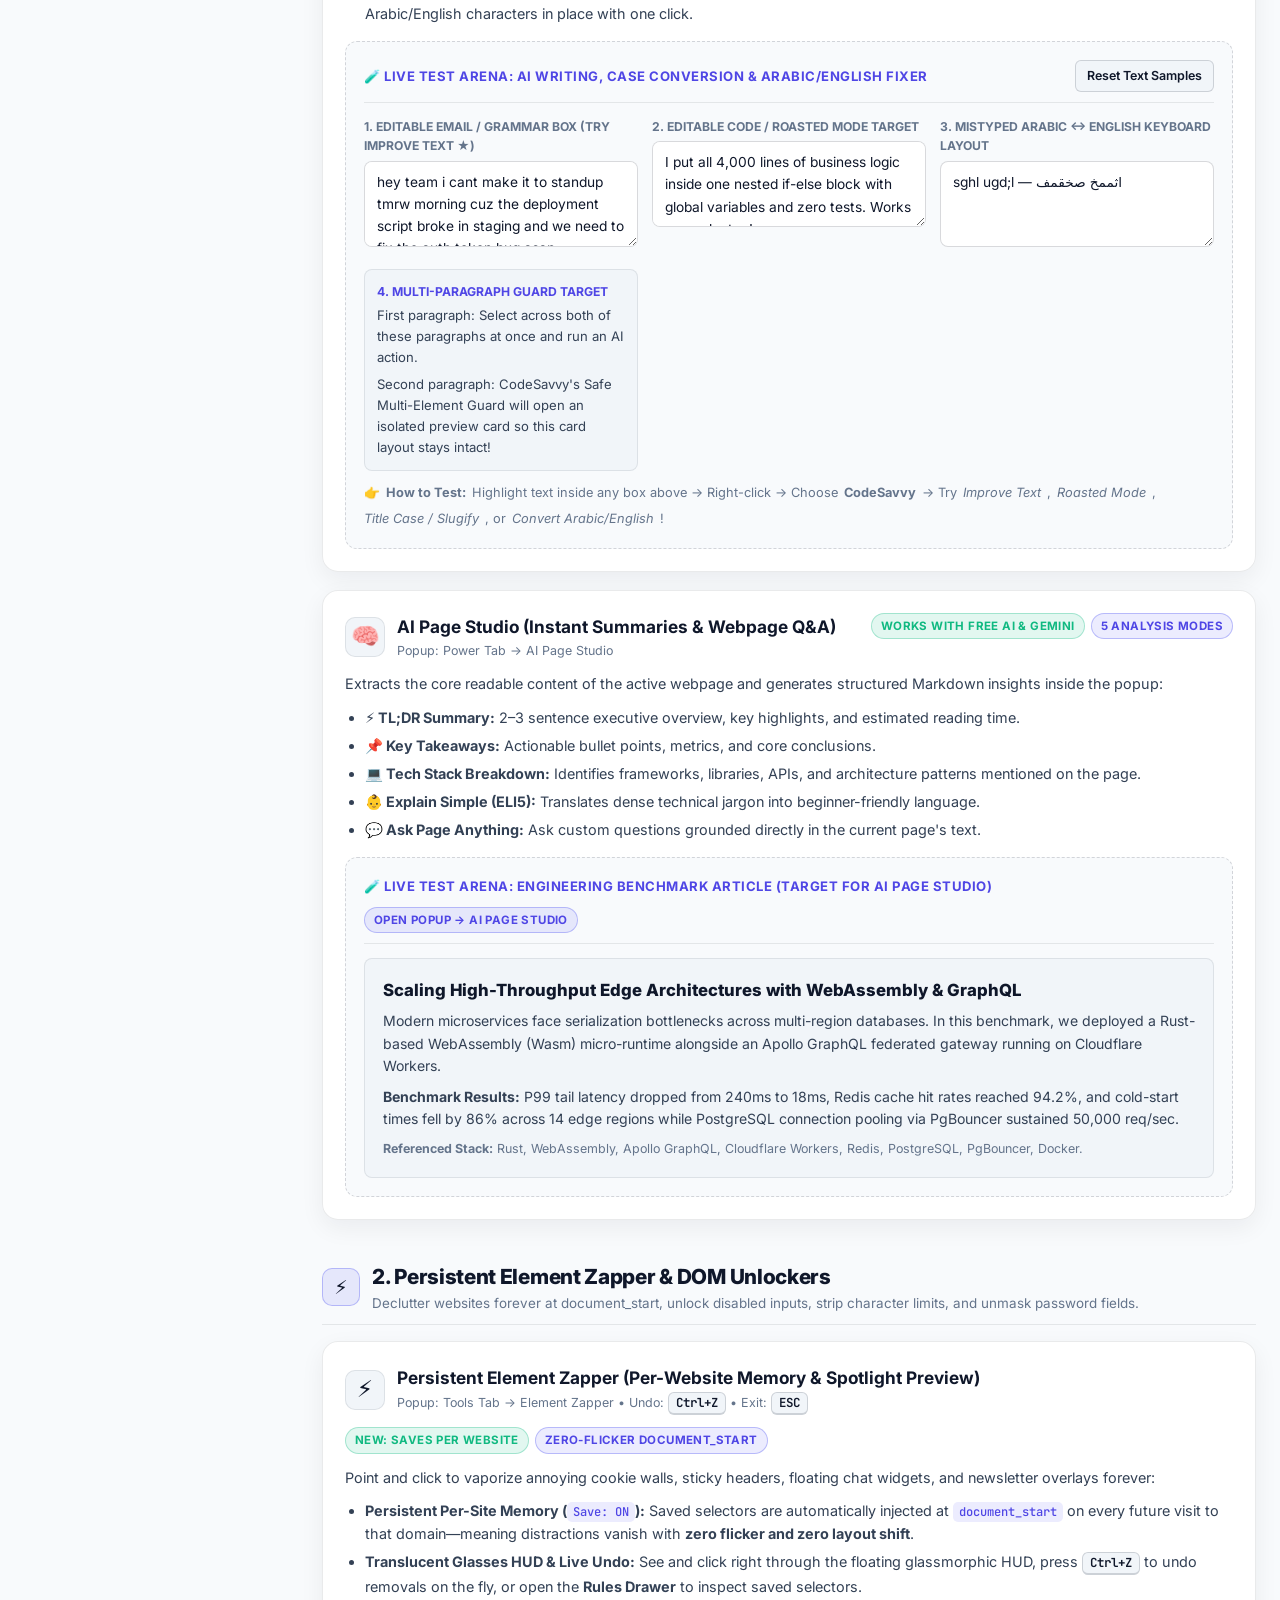
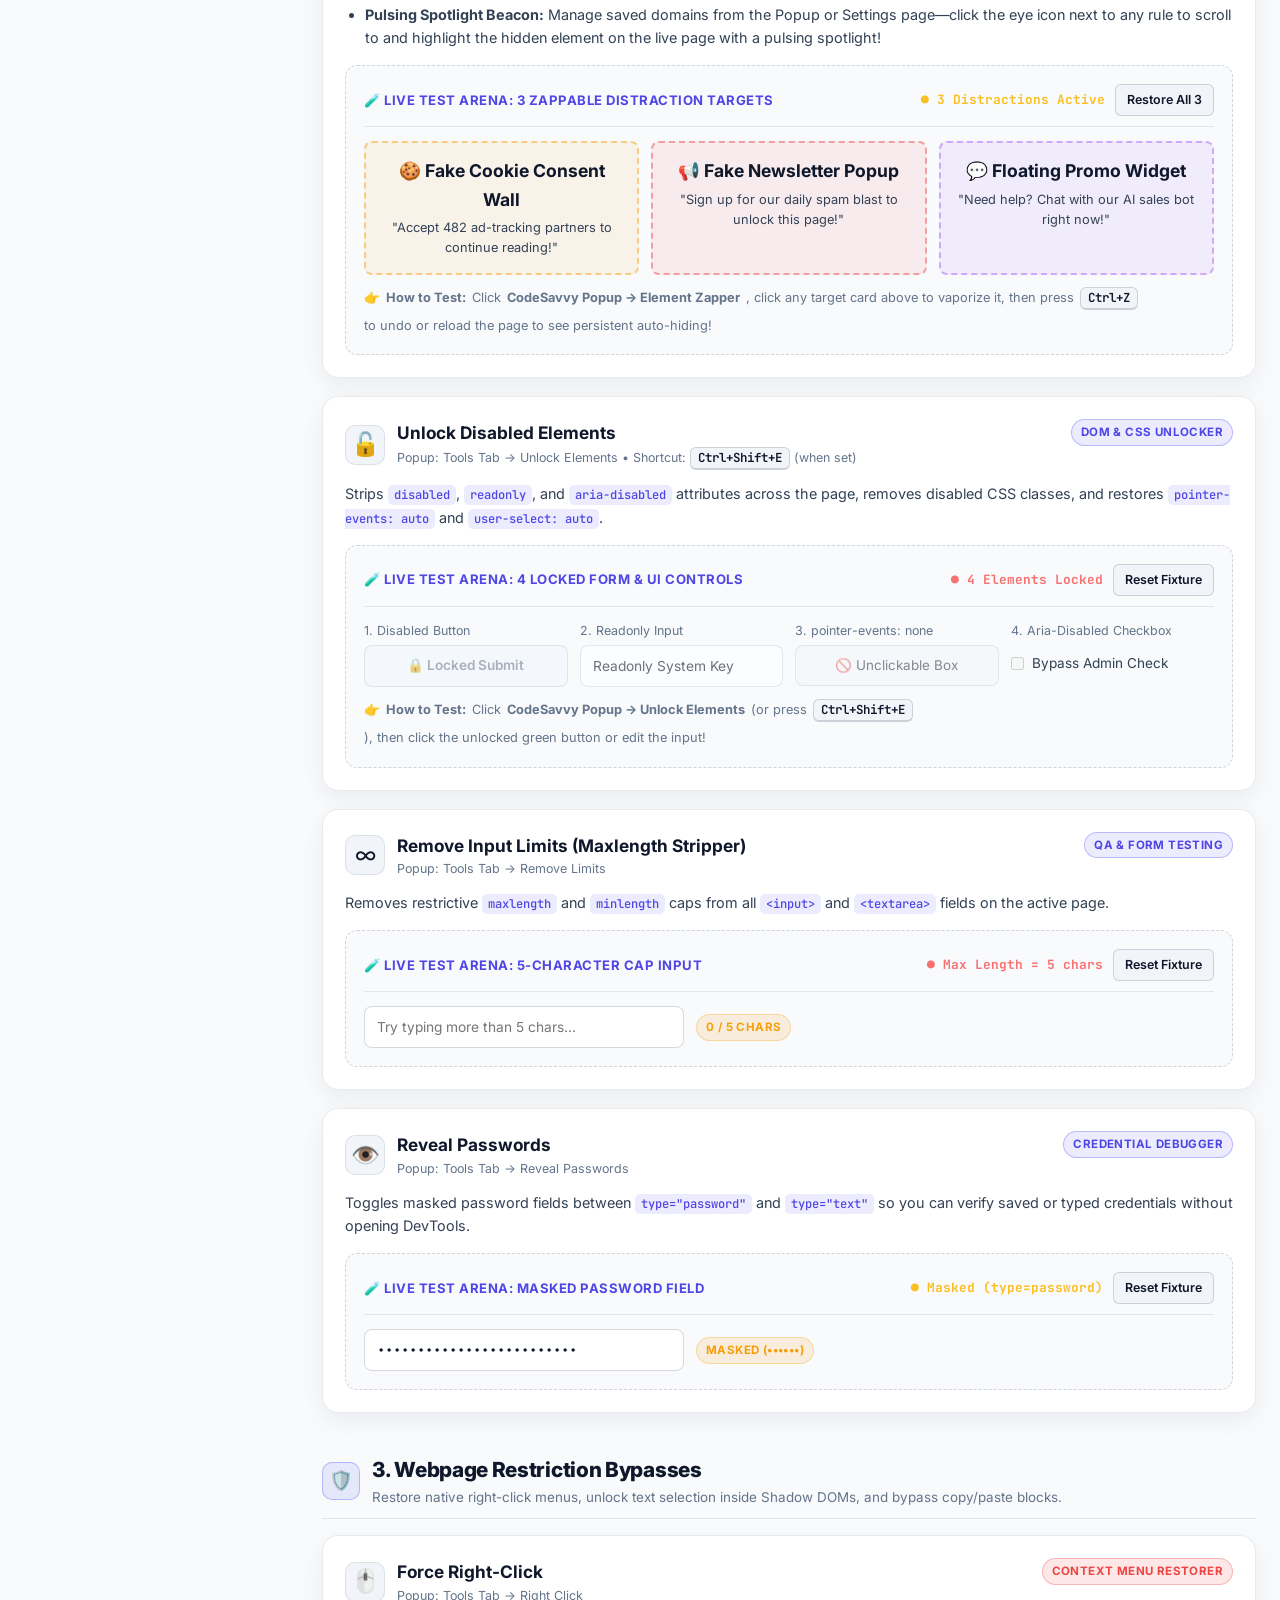
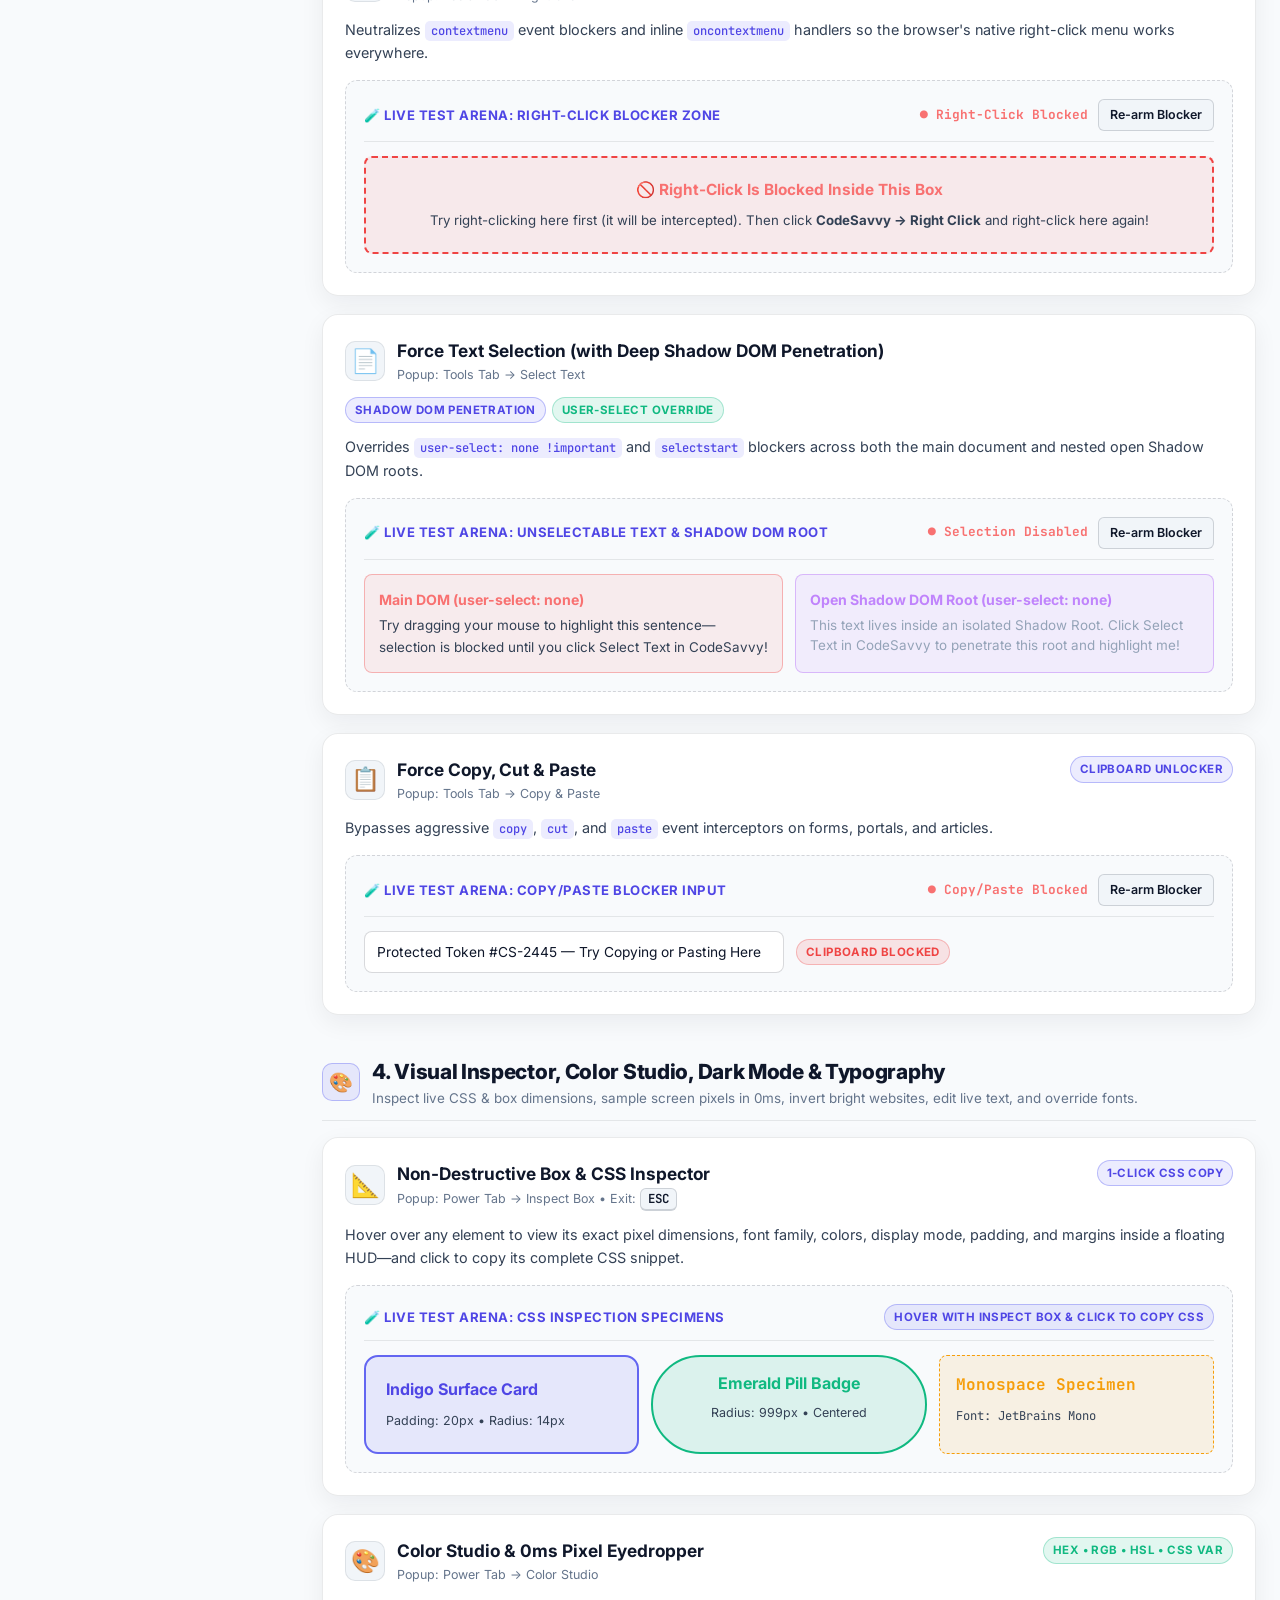
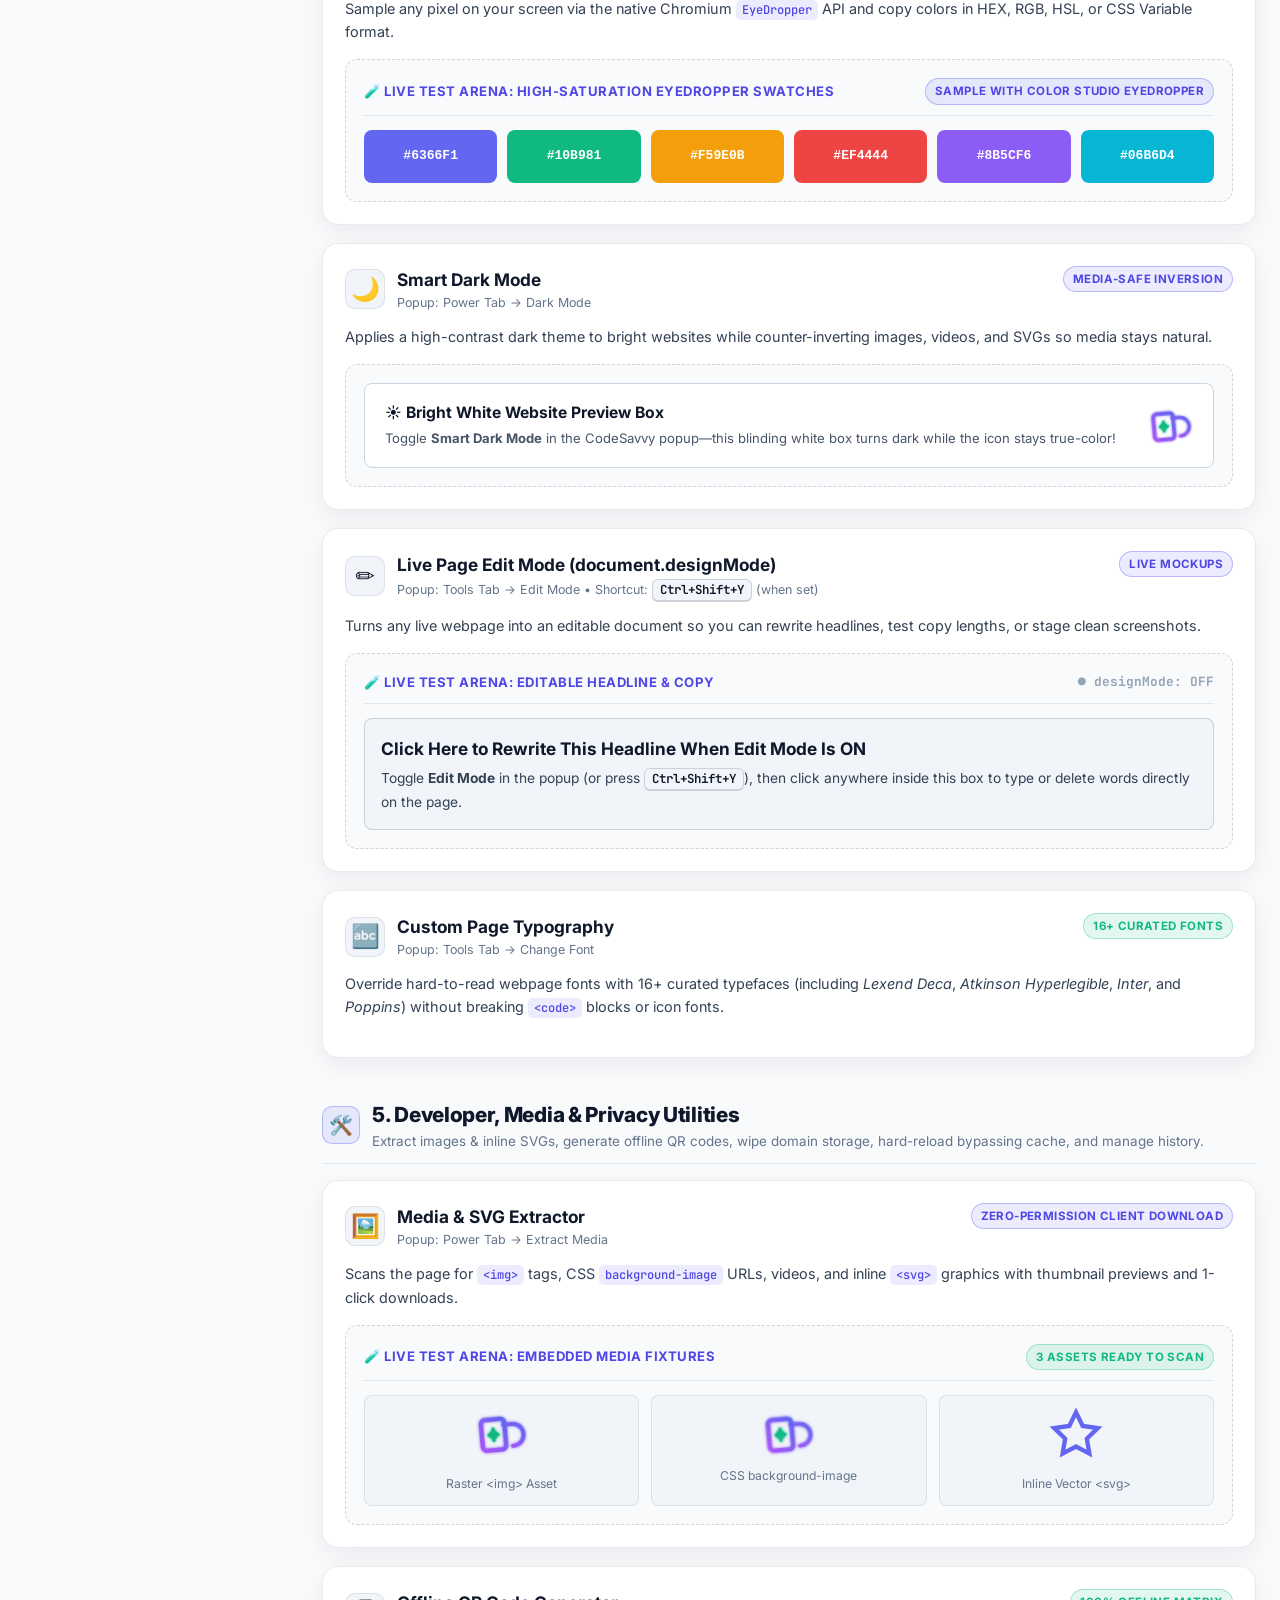
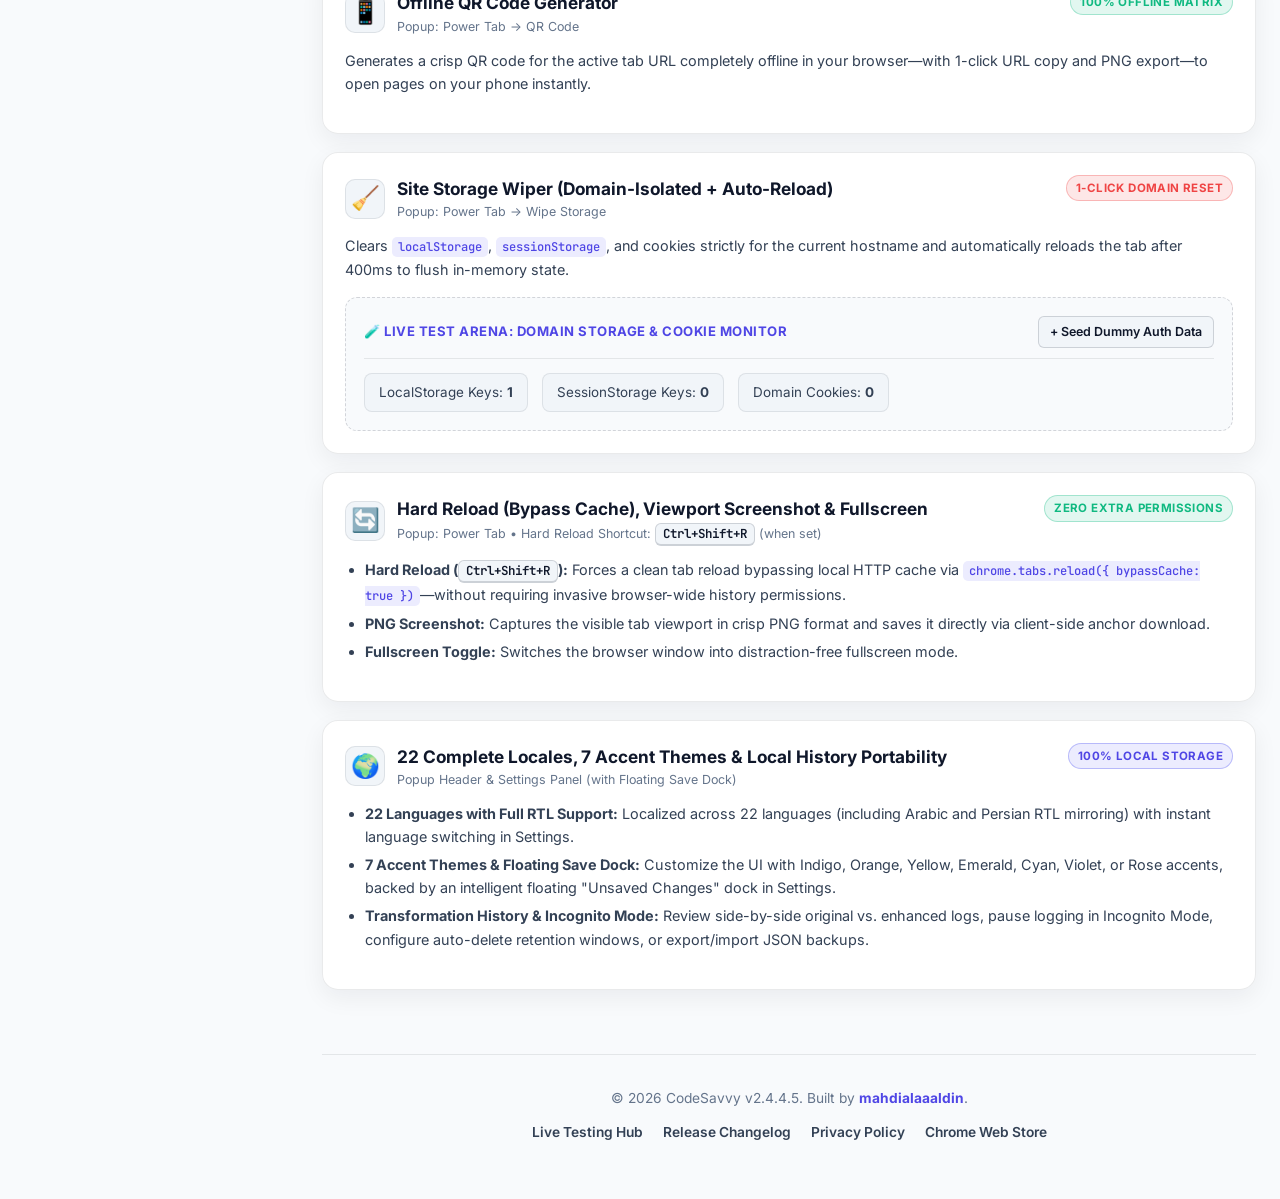
==== commit 5690ef65: "feat: migrate to v2.4.4.5 design system, fix changelog, responsive layouts, and theme preferences" ====
--- a/index.html
+++ b/index.html
@@ -1,1187 +1,1137 @@
 <!DOCTYPE html>
-<html lang="en" data-theme="dark">
+<html lang="en" data-accent="indigo">
 
 <head>
     <meta charset="UTF-8">
     <meta name="viewport" content="width=device-width, initial-scale=1.0">
-    <title>CodeSavvy — Interactive Extension Guide &amp; Testing Suite</title>
-    <meta name="description"
-        content="The comprehensive documentation guide and interactive live testing suite for CodeSavvy browser extension. Test DOM unlocking, CSS inspection, AI text tools, offline QR, storage wiping, and restriction bypasses.">
-    <link rel="icon" type="image/png" sizes="16x16" href="assets/icons/icon16.png">
-    <link rel="icon" type="image/png" sizes="48x48" href="assets/icons/icon48.png">
-    <link rel="icon" type="image/png" sizes="128x128" href="assets/icons/icon128.png">
-
-    <!-- Google Fonts -->
-    <link
-        href="https://fonts.googleapis.com/css2?family=Plus+Jakarta+Sans:wght@300;400;500;600;700;800&family=JetBrains+Mono:wght@400;500;600;700&family=Inter:wght@400;500;600;700&display=swap"
-        rel="stylesheet">
-
-    <!-- Theme System -->
+    <title>CodeSavvy v2.4.4.5 — Interactive Guide &amp; Live Testing Sandbox</title>
+    <link rel="icon" type="image/png" href="assets/icons/icon48.png">
+    <link rel="preconnect" href="https://fonts.googleapis.com">
+    <link rel="preconnect" href="https://fonts.gstatic.com" crossorigin>
+    <link href="https://fonts.googleapis.com/css2?family=Inter:wght@400;500;600;700;800&family=JetBrains+Mono:wght@400;500;600;700&display=swap" rel="stylesheet">
+    <link rel="stylesheet" href="theme.css">
     <script src="theme.js"></script>
-    <link rel="stylesheet" href="theme.css">
-
     <style>
-        /* Layout Structure */
-        .app-layout {
-            display: flex;
-            min-height: 100vh;
-        }
-
-        /* Top Bar Header */
-        .top-navbar {
-            position: fixed;
-            top: 0;
-            left: 0;
-            right: 0;
-            height: var(--header-height);
+        /* Layout Grid */
+        .app-shell {
+            max-width: 1420px;
+            width: 100%;
+            box-sizing: border-box;
+            margin: 0 auto;
+            display: grid;
+            grid-template-columns: 270px minmax(0, 1fr);
+            gap: 28px;
+            padding: 24px;
+            align-items: start;
+        }
+
+        /* Sticky Sidebar Navigation */
+        .sidebar {
+            position: sticky;
+            top: 86px;
+            max-height: calc(100vh - 104px);
+            overflow-y: auto;
             background: var(--bg-card);
-            backdrop-filter: blur(16px);
-            -webkit-backdrop-filter: blur(16px);
-            border-bottom: 1px solid var(--border-subtle);
-            z-index: 1000;
-            display: flex;
-            align-items: center;
-            justify-content: space-between;
-            padding: 0 24px;
-            transition: background 0.3s ease;
-        }
-
-        .nav-brand {
-            display: flex;
-            align-items: center;
-            gap: 12px;
-            text-decoration: none;
-            color: inherit;
-        }
-
-        .brand-logo-svg {
-            width: 38px;
-            height: 38px;
-            filter: drop-shadow(0 0 10px var(--primary-glow));
-            flex-shrink: 0;
-            transition: transform 0.25s ease;
-        }
-
-        .brand-logo-svg:hover {
-            transform: scale(1.08) rotate(4deg);
-        }
-
-        .brand-name {
-            font-size: 1.3rem;
-            font-weight: 800;
-            letter-spacing: -0.5px;
-            background: linear-gradient(135deg, #6366f1, #a855f7, #10b981);
-            -webkit-background-clip: text;
-            -webkit-text-fill-color: transparent;
-        }
-
-        .version-pill {
-            font-family: 'JetBrains Mono', monospace;
-            font-size: 0.72rem;
-            font-weight: 700;
-            background: rgba(99, 102, 241, 0.12);
-            color: #818cf8;
-            border: 1px solid rgba(99, 102, 241, 0.25);
-            padding: 3px 8px;
-            border-radius: 999px;
-            letter-spacing: 0.3px;
-        }
-
-        .nav-search-bar {
+            backdrop-filter: blur(12px);
+            border: 1px solid var(--border-subtle);
+            border-radius: var(--radius-lg);
+            padding: 16px 12px;
+            box-shadow: var(--shadow-card);
+            scrollbar-width: thin;
+        }
+
+        .sidebar-search-wrap {
             position: relative;
-            width: 320px;
-            max-width: 100%;
-        }
-
-        .nav-search-input {
+            margin-bottom: 14px;
+        }
+
+        .sidebar-search {
             width: 100%;
-            background: var(--bg-input);
+            background: var(--bg-surface);
             border: 1px solid var(--border-medium);
-            border-radius: 999px;
-            padding: 8px 16px 8px 38px;
-            font-size: 0.85rem;
             color: var(--text-primary);
+            padding: 8px 12px 8px 32px;
+            border-radius: var(--radius-sm);
+            font-size: 0.82rem;
+            font-family: inherit;
             outline: none;
-            transition: border-color 0.2s ease, box-shadow 0.2s ease;
-        }
-
-        .nav-search-input:focus {
+            transition: border-color 0.2s, box-shadow 0.2s;
+        }
+
+        .sidebar-search:focus {
             border-color: var(--primary);
             box-shadow: 0 0 0 3px var(--primary-glow);
         }
 
-        .nav-search-icon {
+        .sidebar-search-icon {
             position: absolute;
-            left: 14px;
+            left: 10px;
             top: 50%;
             transform: translateY(-50%);
-            font-size: 0.9rem;
+            font-size: 0.8rem;
             color: var(--text-muted);
             pointer-events: none;
         }
 
-        .nav-right-controls {
-            display: flex;
-            align-items: center;
-            gap: 12px;
-        }
-
-        .btn-reset-all {
-            background: rgba(239, 68, 68, 0.12);
-            border: 1px solid rgba(239, 68, 68, 0.3);
-            color: #f87171;
-            font-size: 0.82rem;
+        .sidebar-group {
+            margin-bottom: 14px;
+        }
+
+        .sidebar-group-label {
+            font-size: 0.68rem;
             font-weight: 700;
-            padding: 7px 14px;
-            border-radius: var(--radius-sm);
-            cursor: pointer;
-            display: flex;
-            align-items: center;
-            gap: 6px;
-            transition: all 0.2s ease;
-        }
-
-        .btn-reset-all:hover {
-            background: var(--danger);
-            color: #ffffff;
-            box-shadow: 0 0 15px var(--danger-glow);
-        }
-
-        .top-link-btn {
-            background: rgba(255, 255, 255, 0.04);
-            border: 1px solid var(--border-subtle);
-            color: var(--text-secondary);
-            text-decoration: none;
-            padding: 7px 14px;
-            border-radius: var(--radius-sm);
-            font-size: 0.82rem;
-            font-weight: 600;
-            transition: all 0.2s ease;
-            white-space: nowrap;
-        }
-
-        .top-link-btn:hover {
-            background: rgba(99, 102, 241, 0.1);
-            border-color: var(--primary);
-            color: var(--text-primary);
-        }
-
-        .btn-cws {
-            background: linear-gradient(135deg, #6366f1, #a855f7);
-            color: #ffffff;
-            border: none;
-            font-weight: 700;
-            box-shadow: 0 2px 10px rgba(99, 102, 241, 0.3);
-        }
-
-        .btn-cws:hover {
-            transform: translateY(-1px);
-            box-shadow: 0 4px 18px rgba(99, 102, 241, 0.45);
-            color: #ffffff;
-        }
-
-        /* Sidebar Navigation */
-        .sidebar {
-            width: var(--sidebar-width);
-            background: var(--bg-surface);
-            border-right: 1px solid var(--border-subtle);
-            position: fixed;
-            top: var(--header-height);
-            bottom: 0;
-            left: 0;
-            overflow-y: auto;
-            padding: 24px 16px 40px;
-            display: flex;
-            flex-direction: column;
-            gap: 20px;
-            z-index: 900;
-        }
-
-        .sidebar-section-title {
-            font-size: 0.72rem;
-            font-weight: 800;
             text-transform: uppercase;
-            letter-spacing: 1.2px;
+            letter-spacing: 0.8px;
             color: var(--text-muted);
-            margin: 12px 10px 6px;
-        }
-
-        .sidebar-nav-list {
+            padding: 0 10px 5px;
+        }
+
+        .sidebar-nav {
             list-style: none;
             display: flex;
             flex-direction: column;
-            gap: 3px;
+            gap: 2px;
         }
 
         .sidebar-link {
             display: flex;
             align-items: center;
             justify-content: space-between;
-            padding: 8px 12px;
+            gap: 8px;
+            padding: 6px 10px;
             border-radius: var(--radius-sm);
             color: var(--text-secondary);
             text-decoration: none;
-            font-size: 0.85rem;
+            font-size: 0.82rem;
             font-weight: 500;
             transition: all 0.15s ease;
         }
 
-        .sidebar-link-inner {
+        .sidebar-link:hover {
+            background: var(--bg-surface);
+            color: var(--text-primary);
+        }
+
+        .sidebar-link.active {
+            background: var(--primary-soft);
+            color: var(--primary-light);
+            font-weight: 600;
+        }
+
+        .sidebar-kbd {
+            font-size: 0.66rem;
+            padding: 1px 5px;
+            border-radius: 4px;
+            background: var(--bg-surface);
+            border: 1px solid var(--border-medium);
+            color: var(--text-muted);
+            font-family: 'JetBrains Mono', monospace;
+        }
+
+        /* Hero & Quick Start Cards */
+        .hero-banner {
+            background: linear-gradient(135deg, var(--primary-soft), var(--bg-card));
+            border: 1px solid var(--border-glow);
+            border-radius: var(--radius-xl);
+            padding: 32px;
+            margin-bottom: 22px;
+            box-shadow: var(--shadow-card);
+            position: relative;
+            overflow: hidden;
+        }
+
+        .hero-badges {
+            display: flex;
+            flex-wrap: wrap;
+            gap: 8px;
+            margin-bottom: 14px;
+        }
+
+        .hero-banner h1 {
+            font-size: 2.15rem;
+            font-weight: 800;
+            letter-spacing: -0.7px;
+            line-height: 1.2;
+            margin-bottom: 10px;
+            color: var(--text-primary);
+        }
+
+        .hero-banner p {
+            font-size: 0.98rem;
+            color: var(--text-secondary);
+            max-width: 820px;
+            margin-bottom: 20px;
+        }
+
+        /* Quick Setup & Shortcuts Grid */
+        .quickstart-grid {
+            display: grid;
+            grid-template-columns: repeat(auto-fit, minmax(min(270px, 100%), 1fr));
+            gap: 16px;
+            margin-bottom: 24px;
+        }
+
+        .quickstart-card {
+            background: var(--bg-card);
+            border: 1px solid var(--border-subtle);
+            border-radius: var(--radius-lg);
+            padding: 20px;
+            box-shadow: var(--shadow-card);
+            display: flex;
+            flex-direction: column;
+            justify-content: space-between;
+            gap: 12px;
+        }
+
+        .quickstart-card.highlight-shortcut {
+            border-color: var(--border-glow);
+            background: linear-gradient(180deg, var(--primary-soft) 0%, var(--bg-card) 100%);
+        }
+
+        .qs-header {
             display: flex;
             align-items: center;
             gap: 10px;
-            overflow: hidden;
-            text-overflow: ellipsis;
+        }
+
+        .qs-step-num {
+            width: 28px;
+            height: 28px;
+            border-radius: 8px;
+            background: var(--primary);
+            color: #fff;
+            font-weight: 800;
+            font-size: 0.82rem;
+            display: inline-flex;
+            align-items: center;
+            justify-content: center;
+            flex-shrink: 0;
+        }
+
+        .qs-title {
+            font-size: 0.98rem;
+            font-weight: 700;
+            color: var(--text-primary);
+        }
+
+        .qs-desc {
+            font-size: 0.84rem;
+            color: var(--text-secondary);
+            line-height: 1.55;
+        }
+
+        .shortcut-mini-list {
+            display: flex;
+            flex-direction: column;
+            gap: 6px;
+            margin-top: 10px;
+        }
+
+        .shortcut-mini-item {
+            background: var(--bg-surface);
+            border: 1px solid var(--border-subtle);
+            border-radius: 6px;
+            padding: 6px 10px;
+            display: flex;
+            align-items: center;
+            justify-content: space-between;
+            gap: 8px;
+            color: var(--text-secondary);
+            font-size: 0.8rem;
+            box-sizing: border-box;
+            width: 100%;
+        }
+
+        .shortcut-mini-item kbd {
+            font-family: 'JetBrains Mono', monospace;
+            font-size: 0.74rem;
             white-space: nowrap;
-        }
-
-        .sidebar-link:hover {
-            background: rgba(99, 102, 241, 0.08);
-            color: var(--text-primary);
-        }
-
-        .sidebar-link.active {
-            background: rgba(99, 102, 241, 0.15);
-            color: #818cf8;
-            font-weight: 700;
-            border-left: 3px solid var(--primary);
-        }
-
-        /* Main Content Area */
-        .main-content {
-            margin-left: var(--sidebar-width);
-            margin-top: var(--header-height);
-            flex: 1;
-            padding: 40px 48px 100px;
-            max-width: 1160px;
-        }
-
-        /* Hero Banner */
-        .hero-section {
+            flex-shrink: 0;
+        }
+
+        /* Filter Bar */
+        .filter-toolbar {
+            display: flex;
+            align-items: center;
+            justify-content: space-between;
+            flex-wrap: wrap;
+            gap: 12px;
+            margin-bottom: 24px;
             background: var(--bg-card);
-            border: 1px solid var(--border-medium);
-            border-radius: var(--radius-lg);
-            padding: 40px 36px;
-            margin-bottom: 48px;
-            position: relative;
-            overflow: hidden;
-            box-shadow: var(--shadow-md);
-        }
-
-        .hero-section::before {
-            content: '';
-            position: absolute;
-            top: 0;
-            right: 0;
-            width: 320px;
-            height: 320px;
-            background: radial-gradient(circle, var(--primary-glow) 0%, transparent 70%);
-            pointer-events: none;
-        }
-
-        .hero-header-row {
-            display: flex;
-            justify-content: space-between;
-            align-items: flex-start;
-            gap: 20px;
-            flex-wrap: wrap;
-        }
-
-        .hero-title {
-            font-size: clamp(2rem, 3.5vw, 2.8rem);
-            font-weight: 800;
-            letter-spacing: -1px;
-            line-height: 1.15;
-            margin-bottom: 12px;
-        }
-
-        .hero-subtitle {
-            font-size: 1.05rem;
-            color: var(--text-secondary);
-            max-width: 720px;
-            line-height: 1.6;
-            margin-bottom: 24px;
-        }
-
-        .hero-metrics-strip {
+            border: 1px solid var(--border-subtle);
+            border-radius: var(--radius-md);
+            padding: 12px 16px;
+        }
+
+        .cat-filter-pills {
             display: flex;
             flex-wrap: wrap;
+            gap: 6px;
+        }
+
+        .cat-pill {
+            background: var(--bg-surface);
+            border: 1px solid var(--border-subtle);
+            color: var(--text-secondary);
+            padding: 6px 12px;
+            border-radius: 999px;
+            font-size: 0.8rem;
+            font-weight: 600;
+            cursor: pointer;
+            transition: all 0.18s ease;
+        }
+
+        .cat-pill:hover {
+            color: var(--text-primary);
+            border-color: var(--border-medium);
+        }
+
+        .cat-pill.active {
+            background: var(--primary);
+            color: #fff;
+            border-color: var(--primary);
+            box-shadow: 0 2px 10px var(--primary-glow);
+        }
+
+        /* Category Sections & Tool Cards */
+        .category-group {
+            margin-bottom: 40px;
+        }
+
+        .category-header {
+            display: flex;
+            align-items: center;
             gap: 12px;
+            margin-bottom: 16px;
+            padding-bottom: 10px;
+            border-bottom: 1px solid var(--border-subtle);
+        }
+
+        .category-icon {
+            width: 38px;
+            height: 38px;
+            border-radius: 10px;
+            background: var(--primary-soft);
+            border: 1px solid var(--border-glow);
+            display: flex;
+            align-items: center;
+            justify-content: center;
+            font-size: 1.2rem;
+            flex-shrink: 0;
+        }
+
+        .category-title {
+            font-size: 1.3rem;
+            font-weight: 800;
+            letter-spacing: -0.3px;
+            color: var(--text-primary);
+        }
+
+        .category-desc {
+            font-size: 0.84rem;
+            color: var(--text-muted);
+        }
+
+        .tool-card {
+            background: var(--bg-card);
+            border: 1px solid var(--border-subtle);
+            border-radius: var(--radius-lg);
+            padding: 22px;
+            margin-bottom: 18px;
+            box-shadow: var(--shadow-card);
+            transition: border-color 0.2s ease;
+        }
+
+        .tool-card:hover {
+            border-color: var(--border-medium);
+        }
+
+        .tool-card-header {
+            display: flex;
+            align-items: flex-start;
+            justify-content: space-between;
+            gap: 12px;
+            flex-wrap: wrap;
+            margin-bottom: 12px;
+        }
+
+        .tool-heading {
+            display: flex;
+            align-items: center;
+            gap: 12px;
+        }
+
+        .tool-emoji {
+            font-size: 1.45rem;
+            width: 40px;
+            height: 40px;
+            border-radius: 10px;
+            background: var(--bg-surface);
+            border: 1px solid var(--border-subtle);
+            display: flex;
+            align-items: center;
+            justify-content: center;
+            flex-shrink: 0;
+        }
+
+        .tool-name {
+            font-size: 1.08rem;
+            font-weight: 700;
+            color: var(--text-primary);
+        }
+
+        .tool-meta {
+            font-size: 0.78rem;
+            color: var(--text-muted);
+        }
+
+        .tool-tags {
+            display: flex;
+            gap: 6px;
+            flex-wrap: wrap;
+        }
+
+        .tool-guide-body {
+            font-size: 0.9rem;
+            color: var(--text-secondary);
+            margin-bottom: 16px;
+        }
+
+        .tool-guide-body p {
+            margin-bottom: 10px;
+        }
+
+        .steps-list {
+            margin: 8px 0 10px 20px;
+            display: flex;
+            flex-direction: column;
+            gap: 5px;
+        }
+
+        .tech-callout {
+            background: var(--bg-surface);
+            border-left: 3px solid var(--primary);
+            padding: 10px 14px;
+            border-radius: 0 var(--radius-sm) var(--radius-sm) 0;
+            font-size: 0.83rem;
+            color: var(--text-secondary);
+            margin-top: 10px;
+        }
+
+        /* Live Test Arena */
+        .test-arena {
+            background: var(--bg-arena);
+            border: 1px dashed var(--border-medium);
+            border-radius: var(--radius-md);
+            padding: 18px;
+            margin-top: 14px;
+        }
+
+        .test-arena-header {
+            display: flex;
+            align-items: center;
+            justify-content: space-between;
+            flex-wrap: wrap;
+            gap: 10px;
+            margin-bottom: 14px;
+            padding-bottom: 10px;
+            border-bottom: 1px solid var(--border-subtle);
+        }
+
+        .test-arena-title {
+            font-size: 0.82rem;
+            font-weight: 700;
+            text-transform: uppercase;
+            letter-spacing: 0.5px;
+            color: var(--primary-light);
+            display: flex;
+            align-items: center;
+            gap: 6px;
+        }
+
+        .test-arena-status {
+            font-size: 0.8rem;
+            font-weight: 700;
+            font-family: 'JetBrains Mono', monospace;
+        }
+
+        .test-arena-btn {
+            background: var(--bg-surface);
+            border: 1px solid var(--border-medium);
+            color: var(--text-primary);
+            padding: 5px 11px;
+            border-radius: 6px;
+            font-size: 0.78rem;
+            font-weight: 600;
+            cursor: pointer;
+            transition: all 0.18s ease;
+        }
+
+        .test-arena-btn:hover {
+            border-color: var(--primary);
+            background: var(--primary-soft);
+        }
+
+        .arena-input, .arena-textarea {
+            background: var(--bg-card-solid);
+            border: 1px solid var(--border-medium);
+            color: var(--text-primary);
+            padding: 9px 12px;
+            border-radius: var(--radius-sm);
+            font-size: 0.86rem;
+            font-family: inherit;
+            outline: none;
+            width: 100%;
+            max-width: 100%;
+            box-sizing: border-box;
+        }
+
+        .arena-input:focus, .arena-textarea:focus {
+            border-color: var(--primary);
+        }
+
+        .sim-locked-button {
+            background: var(--bg-surface);
+            border: 1px solid var(--border-medium);
+            color: var(--text-muted);
+            padding: 9px 16px;
+            border-radius: var(--radius-sm);
+            font-size: 0.85rem;
+            font-weight: 600;
+            cursor: not-allowed;
+            opacity: 0.55;
+            width: 100%;
+            max-width: 100%;
+            box-sizing: border-box;
+        }
+
+        .zapper-grid {
+            display: grid;
+            grid-template-columns: repeat(auto-fit, minmax(min(220px, 100%), 1fr));
+            gap: 12px;
+        }
+
+        .zapper-target-card {
+            background: rgba(245, 158, 11, 0.08);
+            border: 2px dashed rgba(245, 158, 11, 0.45);
+            border-radius: var(--radius-sm);
+            padding: 14px;
+            text-align: center;
+            transition: transform 0.2s;
+        }
+
+        .inspect-grid {
+            display: grid;
+            grid-template-columns: repeat(auto-fit, minmax(min(180px, 100%), 1fr));
+            gap: 12px;
+        }
+
+        .inspect-box {
+            cursor: crosshair;
+            transition: transform 0.15s ease;
+        }
+
+        .inspect-box:hover {
+            transform: translateY(-2px);
         }
 
         .metric-badge {
             background: var(--bg-surface);
             border: 1px solid var(--border-subtle);
             border-radius: var(--radius-sm);
-            padding: 6px 14px;
-            font-size: 0.82rem;
+            padding: 8px 14px;
+            font-size: 0.84rem;
+            color: var(--text-secondary);
+        }
+
+        .arena-hint {
+            margin-top: 12px;
+            font-size: 0.8rem;
+            color: var(--text-muted);
             display: flex;
             align-items: center;
-            gap: 8px;
-            color: var(--text-secondary);
-        }
-
-        .metric-badge strong {
-            color: var(--text-primary);
-        }
-
-        /* Category Header Block */
-        .category-group {
-            margin-bottom: 60px;
-            scroll-margin-top: calc(var(--header-height) + 24px);
-        }
-
-        .category-header {
-            display: flex;
-            align-items: center;
-            justify-content: space-between;
-            margin-bottom: 24px;
-            padding-bottom: 12px;
-            border-bottom: 1px solid var(--border-medium);
+            gap: 6px;
             flex-wrap: wrap;
-            gap: 12px;
-        }
-
-        .category-title-wrap {
-            display: flex;
-            align-items: center;
-            gap: 12px;
-        }
-
-        .category-icon {
-            font-size: 1.6rem;
-            width: 44px;
-            height: 44px;
-            border-radius: var(--radius-sm);
-            background: var(--bg-card);
-            border: 1px solid var(--border-subtle);
-            display: flex;
-            align-items: center;
-            justify-content: center;
-        }
-
-        .category-title {
-            font-size: 1.5rem;
-            font-weight: 800;
-            letter-spacing: -0.5px;
-            color: var(--text-primary);
-        }
-
-        .category-desc {
-            font-size: 0.9rem;
-            color: var(--text-secondary);
-            margin-top: 2px;
-        }
-
-        /* Tool Feature Card */
-        .tool-card {
-            background: var(--bg-card);
-            border: 1px solid var(--border-subtle);
-            border-radius: var(--radius-lg);
-            padding: 28px;
-            margin-bottom: 28px;
-            box-shadow: var(--shadow-sm);
-            transition: border-color 0.25s ease, box-shadow 0.25s ease;
-            scroll-margin-top: calc(var(--header-height) + 24px);
-        }
-
-        .tool-card:hover {
-            border-color: var(--border-glow);
-            box-shadow: var(--shadow-md);
-        }
-
-        .tool-card-header {
-            display: flex;
-            align-items: flex-start;
-            justify-content: space-between;
-            gap: 16px;
-            margin-bottom: 16px;
-            flex-wrap: wrap;
-        }
-
-        .tool-heading {
-            display: flex;
-            align-items: center;
-            gap: 12px;
-        }
-
-        .tool-emoji {
-            font-size: 1.5rem;
-            background: var(--bg-surface);
-            width: 40px;
-            height: 40px;
-            border-radius: 10px;
-            display: flex;
-            align-items: center;
-            justify-content: center;
-            border: 1px solid var(--border-subtle);
-        }
-
-        .tool-name {
-            font-size: 1.25rem;
-            font-weight: 700;
-            color: var(--text-primary);
-        }
-
-        .tool-tags {
-            display: flex;
-            align-items: center;
-            gap: 8px;
-            flex-wrap: wrap;
-        }
-
-        /* Guide Explanations */
-        .tool-guide-body {
-            color: var(--text-secondary);
-            font-size: 0.94rem;
-            line-height: 1.65;
-            margin-bottom: 20px;
-        }
-
-        .tool-guide-body p {
-            margin-bottom: 10px;
-        }
-
-        .tech-callout {
-            background: rgba(99, 102, 241, 0.07);
-            border: 1px solid rgba(99, 102, 241, 0.2);
-            border-left: 4px solid var(--primary);
-            border-radius: var(--radius-sm);
-            padding: 12px 16px;
-            font-size: 0.88rem;
-            margin: 14px 0;
-            color: var(--text-secondary);
-        }
-
-        .tech-callout strong {
-            color: var(--text-primary);
-        }
-
-        .steps-list {
-            margin-left: 20px;
-            margin-bottom: 14px;
-        }
-
-        .steps-list li {
-            margin-bottom: 6px;
-        }
-
-        /* Testing Arena Specifics */
-        .arena-controls-row {
-            display: flex;
-            align-items: center;
-            gap: 12px;
-            flex-wrap: wrap;
-            margin-top: 12px;
-        }
-
-        .arena-input {
-            background: var(--bg-input);
-            border: 1px solid var(--border-medium);
-            color: var(--text-primary);
-            padding: 8px 12px;
-            border-radius: var(--radius-sm);
-            font-size: 0.9rem;
-            font-family: inherit;
-            outline: none;
-            transition: border-color 0.2s ease;
-        }
-
-        .arena-input:focus {
-            border-color: var(--primary);
-        }
-
-        .arena-btn-action {
-            background: var(--primary);
-            color: #ffffff;
-            border: none;
-            padding: 8px 16px;
-            border-radius: var(--radius-sm);
-            font-size: 0.85rem;
-            font-weight: 600;
-            cursor: pointer;
-            transition: all 0.2s ease;
-        }
-
-        .arena-btn-action:hover {
-            background: var(--primary-hover);
-            box-shadow: 0 0 12px var(--primary-glow);
-        }
-
-        /* Locked Element Simulations */
-        .sim-locked-button {
-            opacity: 0.45;
-            cursor: not-allowed;
-            pointer-events: none;
-            background: #334155;
-            color: #94a3b8;
-            border: 1px solid #475569;
-            padding: 8px 16px;
-            border-radius: var(--radius-sm);
-            font-size: 0.85rem;
-        }
-
-        /* Zapper Overlay Simulation */
-        .zapper-test-overlay {
-            background: linear-gradient(135deg, rgba(239, 68, 68, 0.15), rgba(245, 158, 11, 0.15));
-            border: 2px dashed #f59e0b;
-            border-radius: var(--radius-md);
-            padding: 20px;
-            text-align: center;
-            position: relative;
-            cursor: pointer;
-            transition: all 0.3s cubic-bezier(0.4, 0, 0.2, 1);
-        }
-
-        .zapper-test-overlay:hover {
-            border-color: #ef4444;
-            background: rgba(239, 68, 68, 0.2);
-        }
-
-        /* Inspector Targets */
-        .inspect-grid {
-            display: grid;
-            grid-template-columns: repeat(auto-fit, minmax(200px, 1fr));
-            gap: 16px;
-        }
-
-        .inspect-box {
-            background: var(--bg-surface);
-            border: 1px solid var(--border-medium);
-            border-radius: var(--radius-md);
-            padding: 16px;
-            text-align: center;
-            cursor: default;
-            transition: transform 0.2s ease;
-        }
-
-        .inspect-box:hover {
-            transform: translateY(-2px);
-        }
-
-        /* Keyboard Shortcuts Strip */
-        .shortcuts-grid {
-            display: grid;
-            grid-template-columns: repeat(auto-fit, minmax(240px, 1fr));
-            gap: 14px;
-            margin: 20px 0;
-        }
-
-        .shortcut-card {
-            background: var(--bg-surface);
-            border: 1px solid var(--border-subtle);
-            border-radius: var(--radius-sm);
-            padding: 12px 16px;
-            display: flex;
-            align-items: center;
-            justify-content: space-between;
-            gap: 10px;
-        }
-
-        .shortcut-card span {
-            font-size: 0.85rem;
-            color: var(--text-secondary);
-        }
-
-        .shortcut-card strong {
-            color: var(--text-primary);
-        }
-
-        /* Responsive Mobile Drawer */
+        }
+
         .mobile-menu-btn {
             display: none;
-            background: transparent;
-            border: none;
-            color: var(--text-primary);
-            font-size: 1.4rem;
-            cursor: pointer;
-        }
-
-        @media (max-width: 960px) {
+        }
+
+        @media (max-width: 980px) {
+            .app-shell {
+                grid-template-columns: 1fr;
+                padding: 16px;
+                width: 100%;
+            }
+
+            .sidebar {
+                display: none;
+                position: fixed;
+                top: 70px;
+                left: 16px;
+                right: 16px;
+                z-index: 999;
+                max-height: 78vh;
+                max-width: calc(100vw - 32px);
+                box-sizing: border-box;
+            }
+
+            .sidebar.open {
+                display: block;
+            }
+
             .mobile-menu-btn {
-                display: block;
-            }
-
-            .sidebar {
-                transform: translateX(-100%);
-                transition: transform 0.3s cubic-bezier(0.4, 0, 0.2, 1);
-            }
-
-            .sidebar.open {
-                transform: translateX(0);
-                box-shadow: 0 0 40px rgba(0, 0, 0, 0.5);
-            }
-
-            .main-content {
-                margin-left: 0;
-                padding: 30px 20px 80px;
-            }
-
-            .nav-search-bar {
-                display: none;
+                display: inline-flex;
+            }
+        }
+
+        @media (max-width: 600px) {
+            .app-shell {
+                padding: 12px;
+            }
+
+            .hero-banner {
+                padding: 22px 16px;
+            }
+
+            .hero-banner h1 {
+                font-size: 1.65rem;
+            }
+
+            .tool-card {
+                padding: 16px;
+            }
+
+            .test-arena {
+                padding: 14px;
+            }
+
+            .filter-toolbar {
+                padding: 10px 12px;
             }
         }
     </style>
 </head>
 
 <body>
-    <!-- Top Navigation Header -->
+    <!-- Unified Top Navigation Header -->
     <header class="top-navbar">
-        <div style="display: flex; align-items: center; gap: 14px;">
-            <button class="mobile-menu-btn" id="mobileMenuToggle" aria-label="Toggle navigation menu">☰</button>
-            <a href="index.html" class="nav-brand">
-                <svg viewBox="0 0 512 512" class="brand-logo-svg" fill="none" xmlns="http://www.w3.org/2000/svg">
+        <div style="display: flex; align-items: center; gap: 12px;">
+            <button class="theme-toggle-btn mobile-menu-btn" id="mobileMenuToggle" aria-label="Toggle Menu">☰ Tools</button>
+            <a href="index.html" class="brand-wrap">
+                <svg class="brand-logo-svg" viewBox="0 0 512 512" fill="none" xmlns="http://www.w3.org/2000/svg">
                     <defs>
-                        <filter id="nav-v-glow" x="-20%" y="-20%" width="140%" height="140%">
-                            <feGaussianBlur stdDeviation="12" result="blur" />
-                            <feMerge>
-                                <feMergeNode in="blur" />
-                                <feMergeNode in="SourceGraphic" />
-                            </feMerge>
-                        </filter>
-                        <linearGradient id="nav-t-grad" x1="0%" y1="0%" x2="100%" y2="100%">
-                            <stop offset="0%" stop-color="#6366f1" />
+                        <linearGradient id="brand-grad" x1="0%" y1="0%" x2="100%" y2="100%">
+                            <stop offset="0%" stop-color="var(--primary)" />
                             <stop offset="100%" stop-color="#a855f7" />
                         </linearGradient>
                     </defs>
-                    <g transform="translate(256, 256) rotate(85) scale(1.2) translate(-256, -256)" filter="url(#nav-v-glow)">
-                        <path d="M 180,240 V 170 C 180,120 220,80 270,80 C 320,80 360,120 360,170 V 175" fill="none"
-                            stroke="url(#nav-t-grad)" stroke-width="33" stroke-linecap="round" />
-                        <rect x="130" y="230" width="252" height="192" rx="35" fill="none" stroke="url(#nav-t-grad)"
-                            stroke-width="35.75" />
-                        <path d="M 230,326 L 210,326 M 282,326 L 302,326 M 256,290 V 362" stroke="#10b981"
-                            stroke-width="27.5" stroke-linecap="round" />
-                        <circle cx="256" cy="326" r="30" fill="none" stroke="#10b981" stroke-width="13.75" />
+                    <g transform="translate(256, 256) rotate(85) scale(1.18) translate(-256, -256)">
+                        <path d="M 180,240 V 170 C 180,120 220,80 270,80 C 320,80 360,120 360,170 V 175" fill="none" stroke="url(#brand-grad)" stroke-width="34" stroke-linecap="round" />
+                        <rect x="130" y="230" width="252" height="192" rx="35" fill="none" stroke="url(#brand-grad)" stroke-width="36" />
+                        <path d="M 230,326 L 210,326 M 282,326 L 302,326 M 256,290 V 362" stroke="#10b981" stroke-width="28" stroke-linecap="round" />
+                        <circle cx="256" cy="326" r="30" fill="none" stroke="#10b981" stroke-width="14" />
                     </g>
                 </svg>
-                <span class="brand-name">CodeSavvy</span>
-                <span class="version-pill">v2.4.4</span>
+                <span class="brand-title">CodeSavvy</span>
+                <span class="brand-badge">v2.4.4.5</span>
             </a>
         </div>
 
-        <!-- Filter / Quick Search -->
-        <div class="nav-search-bar">
-            <span class="nav-search-icon">🔍</span>
-            <input type="text" id="toolSearchInput" class="nav-search-input"
-                placeholder="Search tools, shortcuts, tests (e.g. zapper, css)..." autocomplete="off" />
-        </div>
-
-        <!-- Action Buttons -->
-        <div class="nav-right-controls">
-            <button class="btn-reset-all" id="btnResetAllFixtures" title="Reset all sandbox test fixtures to default locked state">
-                <span>🔄</span> Reset All Tests
-            </button>
-            <button class="top-link-btn cs-theme-toggle-btn" title="Toggle theme">🌙 Mode</button>
-            <a href="privacy.html" class="top-link-btn">🛡️ Privacy</a>
-            <a href="changelog.html" class="top-link-btn">📜 Changelog</a>
-            <a href="https://chromewebstore.google.com/detail/codesavvy/jenendhnlcnokliclhccikgeohdgfhml"
-                target="_blank" rel="noopener noreferrer" class="top-link-btn btn-cws">
-                Get Extension ↗
-            </a>
-        </div>
+        <nav class="top-nav-links">
+            <a href="index.html" class="nav-pill active">🧪 Live Testing Hub</a>
+            <a href="changelog.html" class="nav-pill">📜 Changelog</a>
+            <a href="privacy.html" class="nav-pill">🛡️ Privacy Policy</a>
+
+            <div class="accent-swatch-group" title="Choose Accent Theme">
+                <button class="accent-dot-btn" data-accent-choice="indigo" style="background:#6366f1" title="Indigo"></button>
+                <button class="accent-dot-btn" data-accent-choice="orange" style="background:#f97316" title="Orange"></button>
+                <button class="accent-dot-btn" data-accent-choice="yellow" style="background:#eab308" title="Yellow"></button>
+                <button class="accent-dot-btn" data-accent-choice="emerald" style="background:#10b981" title="Emerald"></button>
+                <button class="accent-dot-btn" data-accent-choice="cyan" style="background:#06b6d4" title="Cyan"></button>
+                <button class="accent-dot-btn" data-accent-choice="violet" style="background:#8b5cf6" title="Violet"></button>
+                <button class="accent-dot-btn" data-accent-choice="rose" style="background:#f43f5e" title="Rose"></button>
+            </div>
+
+            <button class="theme-toggle-btn" onclick="window.toggleDocsTheme()"></button>
+            <button class="test-arena-btn" id="btnResetAllFixtures" title="Reset all interactive test fixtures on this page">↺ Reset Sandbox</button>
+            <a href="https://chromewebstore.google.com/detail/codesavvy/jenendhnlcnokliclhccikgeohdgfhml" target="_blank" rel="noopener noreferrer" class="nav-pill nav-pill-cta">Chrome Web Store ↗</a>
+        </nav>
     </header>
 
-    <div class="app-layout">
-        <!-- Sidebar Navigation -->
+    <div class="app-shell">
+        <!-- Sticky Sidebar -->
         <aside class="sidebar" id="appSidebar">
-            <div class="sidebar-section-title">Overview</div>
-            <ul class="sidebar-nav-list">
-                <li><a href="#quickstart" class="sidebar-link active"><span class="sidebar-link-inner">🚀 Quickstart &amp; Shortcuts</span></a></li>
-            </ul>
-
-            <div class="sidebar-section-title">DOM Manipulation</div>
-            <ul class="sidebar-nav-list">
-                <li><a href="#tool-unlock" class="sidebar-link"><span class="sidebar-link-inner">🔓 Unlock Elements</span></a></li>
-                <li><a href="#tool-maxlength" class="sidebar-link"><span class="sidebar-link-inner">∞ Remove Limits</span></a></li>
-                <li><a href="#tool-passwords" class="sidebar-link"><span class="sidebar-link-inner">👁️ Reveal Passwords</span></a></li>
-                <li><a href="#tool-zapper" class="sidebar-link"><span class="sidebar-link-inner">⚡ Element Zapper</span></a></li>
-                <li><a href="#tool-inspector" class="sidebar-link"><span class="sidebar-link-inner">📐 CSS Box Inspector</span></a></li>
-                <li><a href="#tool-darkmode" class="sidebar-link"><span class="sidebar-link-inner">🌙 Smart Dark Mode</span></a></li>
-            </ul>
-
-            <div class="sidebar-section-title">Typography &amp; Editing</div>
-            <ul class="sidebar-nav-list">
-                <li><a href="#tool-editmode" class="sidebar-link"><span class="sidebar-link-inner">✍️ Design Mode (In-Page)</span></a></li>
-                <li><a href="#tool-fonts" class="sidebar-link"><span class="sidebar-link-inner">🔤 Font Injection</span></a></li>
-            </ul>
-
-            <div class="sidebar-section-title">Restriction Bypasses</div>
-            <ul class="sidebar-nav-list">
-                <li><a href="#tool-rightclick" class="sidebar-link"><span class="sidebar-link-inner">🖱️ Force Right-Click</span></a></li>
-                <li><a href="#tool-userselect" class="sidebar-link"><span class="sidebar-link-inner">📄 Force Text Selection</span></a></li>
-                <li><a href="#tool-copypaste" class="sidebar-link"><span class="sidebar-link-inner">📋 Force Copy &amp; Paste</span></a></li>
-            </ul>
-
-            <div class="sidebar-section-title">Designer &amp; Colors</div>
-            <ul class="sidebar-nav-list">
-                <li><a href="#tool-colorstudio" class="sidebar-link"><span class="sidebar-link-inner">🎨 Color Studio &amp; Eyedropper</span></a></li>
-            </ul>
-
-            <div class="sidebar-section-title">Developer &amp; Media</div>
-            <ul class="sidebar-nav-list">
-                <li><a href="#tool-qrcode" class="sidebar-link"><span class="sidebar-link-inner">📱 Offline QR Code</span></a></li>
-                <li><a href="#tool-media" class="sidebar-link"><span class="sidebar-link-inner">🖼️ Media Extractor</span></a></li>
-                <li><a href="#tool-storagewiper" class="sidebar-link"><span class="sidebar-link-inner">🧹 Site Storage Wiper</span></a></li>
-                <li><a href="#tool-cache" class="sidebar-link"><span class="sidebar-link-inner">🔄 Cache Wiper &amp; Reload</span></a></li>
-            </ul>
-
-            <div class="sidebar-section-title">AI &amp; Intelligence</div>
-            <ul class="sidebar-nav-list">
-                <li><a href="#tool-aistudio" class="sidebar-link"><span class="sidebar-link-inner">🧠 AI Page Studio</span></a></li>
-                <li><a href="#tool-contextai" class="sidebar-link"><span class="sidebar-link-inner">🤖 Context Menu AI &amp; Case</span></a></li>
-            </ul>
-
-            <div class="sidebar-section-title">Settings &amp; Policies</div>
-            <ul class="sidebar-nav-list">
-                <li><a href="#tool-history" class="sidebar-link"><span class="sidebar-link-inner">📂 History &amp; Incognito</span></a></li>
-                <li><a href="#tool-themes" class="sidebar-link"><span class="sidebar-link-inner">🎨 7 Color Accent Themes</span></a></li>
-                <li><a href="privacy.html" class="sidebar-link"><span class="sidebar-link-inner">🛡️ Chrome Store Privacy</span></a></li>
-            </ul>
+            <div class="sidebar-search-wrap">
+                <span class="sidebar-search-icon">🔍</span>
+                <input type="text" id="toolSearchInput" class="sidebar-search" placeholder="Filter tools (press / )...">
+            </div>
+
+            <div class="sidebar-group">
+                <div class="sidebar-group-label">Getting Started</div>
+                <ul class="sidebar-nav">
+                    <li><a href="#quickstart-section" class="sidebar-link active"><span>🚀 Quick Start &amp; Shortcuts</span></a></li>
+                </ul>
+            </div>
+
+            <div class="sidebar-group">
+                <div class="sidebar-group-label">1. AI Writing &amp; Page Studio</div>
+                <ul class="sidebar-nav">
+                    <li><a href="#tool-contextai" class="sidebar-link"><span>✍️ AI Writing &amp; Case Tools</span><span class="sidebar-kbd">Ctrl+Shift+L</span></a></li>
+                    <li><a href="#tool-aistudio" class="sidebar-link"><span>🧠 AI Page Studio (Q&amp;A)</span></a></li>
+                </ul>
+            </div>
+
+            <div class="sidebar-group">
+                <div class="sidebar-group-label">2. Zapper &amp; DOM Unlockers</div>
+                <ul class="sidebar-nav">
+                    <li><a href="#tool-zapper" class="sidebar-link"><span>⚡ Persistent Element Zapper</span></a></li>
+                    <li><a href="#tool-unlock" class="sidebar-link"><span>🔓 Unlock Disabled Elements</span><span class="sidebar-kbd">Ctrl+Shift+E</span></a></li>
+                    <li><a href="#tool-maxlength" class="sidebar-link"><span>∞ Remove Input Limits</span></a></li>
+                    <li><a href="#tool-passwords" class="sidebar-link"><span>👁️ Reveal Passwords</span></a></li>
+                </ul>
+            </div>
+
+            <div class="sidebar-group">
+                <div class="sidebar-group-label">3. Restriction Bypasses</div>
+                <ul class="sidebar-nav">
+                    <li><a href="#tool-rightclick" class="sidebar-link"><span>🖱️ Force Right-Click</span></a></li>
+                    <li><a href="#tool-userselect" class="sidebar-link"><span>📄 Force Select &amp; Shadow DOM</span></a></li>
+                    <li><a href="#tool-copypaste" class="sidebar-link"><span>📋 Force Copy &amp; Paste</span></a></li>
+                </ul>
+            </div>
+
+            <div class="sidebar-group">
+                <div class="sidebar-group-label">4. Visual, Fonts &amp; Design</div>
+                <ul class="sidebar-nav">
+                    <li><a href="#tool-inspector" class="sidebar-link"><span>📐 CSS &amp; Box Inspector</span></a></li>
+                    <li><a href="#tool-colorstudio" class="sidebar-link"><span>🎨 Color Studio &amp; Eyedropper</span></a></li>
+                    <li><a href="#tool-darkmode" class="sidebar-link"><span>🌙 Smart Dark Mode</span></a></li>
+                    <li><a href="#tool-editmode" class="sidebar-link"><span>✏️ Live Edit Mode</span><span class="sidebar-kbd">Ctrl+Shift+Y</span></a></li>
+                    <li><a href="#tool-fonts" class="sidebar-link"><span>🔤 Custom Page Fonts</span></a></li>
+                </ul>
+            </div>
+
+            <div class="sidebar-group">
+                <div class="sidebar-group-label">5. Dev, Media &amp; Privacy</div>
+                <ul class="sidebar-nav">
+                    <li><a href="#tool-media" class="sidebar-link"><span>🖼️ Media &amp; SVG Extractor</span></a></li>
+                    <li><a href="#tool-qrcode" class="sidebar-link"><span>📱 Offline QR Generator</span></a></li>
+                    <li><a href="#tool-storagewiper" class="sidebar-link"><span>🧹 Site Storage Wiper</span></a></li>
+                    <li><a href="#tool-cache" class="sidebar-link"><span>🔄 Hard Reload &amp; Screenshot</span><span class="sidebar-kbd">Ctrl+Shift+R</span></a></li>
+                    <li><a href="#tool-history" class="sidebar-link"><span>📂 History, Themes &amp; 22 Locales</span></a></li>
+                </ul>
+            </div>
         </aside>
 
         <!-- Main Content Area -->
-        <main class="main-content">
-            <!-- Hero Introduction -->
-            <section class="hero-section" id="quickstart">
-                <div class="hero-header-row">
-                    <div>
-                        <span class="badge badge-primary" style="margin-bottom: 12px;">Official Documentation &amp; Live Testbench</span>
-                        <h1 class="hero-title">Master CodeSavvy &amp;<br>Test Every Feature Live</h1>
-                        <p class="hero-subtitle">
-                            CodeSavvy is an all-in-one developer toolbox extension powered by Manifest V3, local DOM manipulation, and Google Gemini AI.
-                            This guide explains how every single tool works technically and provides <strong>interactive live sandboxes to test everything on the spot</strong>.
-                        </p>
-                    </div>
+        <main>
+            <!-- Hero Section -->
+            <section class="hero-banner" id="quickstart-section">
+                <div class="hero-badges">
+                    <span class="badge badge-primary">🚀 RELEASE v2.4.4.5</span>
+                    <span class="badge badge-secondary">⚡ FREE AI: 50/DAY &amp; 5/MIN BURST</span>
+                    <span class="badge badge-primary">⚡ PERSISTENT SITE ZAPPER</span>
+                    <span class="badge badge-secondary">🛡️ 5 MINIMAL PERMISSIONS</span>
                 </div>
-
-                <!-- Global Keyboard Shortcuts Cheatsheet -->
-                <div style="margin-top: 14px;">
-                    <div style="font-size: 0.78rem; font-weight: 800; text-transform: uppercase; letter-spacing: 1px; color: var(--text-muted); margin-bottom: 8px;">
-                        ⌨️ Core Keyboard Shortcuts
-                    </div>
-                    <div class="shortcuts-grid">
-                        <div class="shortcut-card">
-                            <span>Unlock Disabled Elements</span>
-                            <kbd>Ctrl+Shift+E</kbd>
-                        </div>
-                        <div class="shortcut-card">
-                            <span>Toggle In-Page Edit Mode</span>
-                            <kbd>Ctrl+Shift+Y</kbd>
-                        </div>
-                        <div class="shortcut-card">
-                            <span>Improve Selected Text (AI)</span>
-                            <kbd>Ctrl+Shift+L</kbd>
-                        </div>
-                        <div class="shortcut-card">
-                            <span>Hard Clear Cache &amp; Reload</span>
-                            <kbd>Ctrl+Shift+R</kbd>
-                        </div>
-                    </div>
-                </div>
-
-                <div class="hero-metrics-strip" style="margin-top: 20px;">
-                    <div class="metric-badge"><span>⚡</span> <strong>100% Local</strong> Execution</div>
-                    <div class="metric-badge"><span>🔒</span> <strong>Zero</strong> User Tracking</div>
-                    <div class="metric-badge"><span>🛡️</span> <strong>Principle</strong> of Least Privilege</div>
-                    <div class="metric-badge"><span>🤖</span> <strong>Gemini 3.5</strong> Flash Lite &amp; Pro</div>
+                <h1>Interactive User Guide &amp; Live Testing Sandbox</h1>
+                <p>
+                    Every box below is a live, interactive testing fixture. Open the <strong>CodeSavvy</strong> extension popup (or right-click selected text) right here on this page to test AI writing, persistent element zapping, restriction unlocking, and CSS inspection in real time.
+                </p>
+
+                <div style="display: flex; flex-wrap: wrap; gap: 10px;">
+                    <a href="#tool-contextai" class="nav-pill nav-pill-cta">✍️ Test AI Writing Now</a>
+                    <a href="#tool-zapper" class="nav-pill" style="background:var(--bg-surface); border-color:var(--border-medium);">⚡ Test Persistent Zapper</a>
+                    <a href="#tool-unlock" class="nav-pill" style="background:var(--bg-surface); border-color:var(--border-medium);">🔓 Test Page Unlockers</a>
+                    <a href="changelog.html" class="nav-pill" style="background:var(--bg-surface); border-color:var(--border-subtle);">📜 View v2.4.4.5 Changelog</a>
                 </div>
             </section>
 
+            <!-- 3-Step Quick Start & Keyboard Shortcuts Setup -->
+            <section class="quickstart-grid" aria-label="Quick Start Guide">
+                <div class="quickstart-card">
+                    <div>
+                        <div class="qs-header">
+                            <span class="qs-step-num">1</span>
+                            <div class="qs-title">Zero-Setup Free AI + Optional Gemini Pro</div>
+                        </div>
+                        <p class="qs-desc" style="margin-top: 8px;">
+                            CodeSavvy works <strong>instantly out of the box</strong> with <strong>50 free AI requests/day</strong> (up to <strong>5 requests/minute</strong> burst limit) and unlimited developer quotes—zero API key or signup needed! Want unlimited requests and Gemini Flash/Pro models? Add a personal Google Gemini key anytime in Settings.
+                        </p>
+                    </div>
+                    <div style="display:flex; gap:6px; flex-wrap:wrap;">
+                        <span class="badge badge-secondary">✓ 50 Free/Day</span>
+                        <span class="badge badge-primary">✓ 5 Req/Min Burst</span>
+                        <span class="badge badge-secondary">✓ 22 Languages</span>
+                    </div>
+                </div>
+
+                <div class="quickstart-card highlight-shortcut">
+                    <div>
+                        <div class="qs-header">
+                            <span class="qs-step-num">2</span>
+                            <div class="qs-title">Enable Keyboard Shortcuts (1-Minute Setup)</div>
+                        </div>
+                        <p class="qs-desc" style="margin-top: 8px;">
+                            Chrome often leaves extension shortcuts <strong>unassigned by default</strong> to avoid conflicts. Click the <kbd>⌨️</kbd> icon in the CodeSavvy popup or paste <code style="word-break: break-all; overflow-wrap: anywhere;">chrome://extensions/shortcuts</code> into your address bar to bind your favorite keys:
+                        </p>
+                        <div class="shortcut-mini-list">
+                            <div class="shortcut-mini-item"><span>Favorite AI (★)</span><kbd>Ctrl+Shift+L</kbd></div>
+                            <div class="shortcut-mini-item"><span>Unlock Elements</span><kbd>Ctrl+Shift+E</kbd></div>
+                            <div class="shortcut-mini-item"><span>Live Edit Mode</span><kbd>Ctrl+Shift+Y</kbd></div>
+                            <div class="shortcut-mini-item"><span>Hard Reload</span><kbd>Ctrl+Shift+R</kbd></div>
+                        </div>
+                    </div>
+                    <button class="test-arena-btn" style="width:100%; padding:8px 10px; border-color:var(--primary); color:var(--primary-light); font-size: 0.8rem; white-space: normal; word-break: break-word; text-align: center;" onclick="window.copyDocsText('chrome://extensions/shortcuts', 'Copied chrome://extensions/shortcuts — paste it in your address bar!')">
+                        📋 Copy chrome://extensions/shortcuts
+                    </button>
+                </div>
+
+                <div class="quickstart-card">
+                    <div>
+                        <div class="qs-header">
+                            <span class="qs-step-num">3</span>
+                            <div class="qs-title">Pin to Toolbar &amp; Test Live Arenas</div>
+                        </div>
+                        <p class="qs-desc" style="margin-top: 8px;">
+                            Click the Extensions puzzle icon (<kbd>🧩</kbd>) in the top-right of Chrome and pin <strong>CodeSavvy</strong>. Each tool card below has a reactive <strong>🧪 Live Test Arena</strong> whose status indicator turns <span style="color:#10b981;font-weight:700;">✓ Green</span> the moment CodeSavvy modifies it!
+                        </p>
+                    </div>
+                    <div style="display:flex; gap:8px; align-items:center; justify-content:space-between;">
+                        <span style="font-size:0.78rem; color:var(--text-muted);">Made changes? Reset anytime:</span>
+                        <button class="test-arena-btn" onclick="resetAllFixtures()">↺ Reset All Fixtures</button>
+                    </div>
+                </div>
+            </section>
+
+            <!-- Category Quick Filter Bar -->
+            <div class="filter-toolbar">
+                <div class="cat-filter-pills" id="categoryFilterBar">
+                    <button class="cat-pill active" data-cat-target="all">All Tools (16)</button>
+                    <button class="cat-pill" data-cat-target="group-ai">✍️ AI &amp; Text Utilities</button>
+                    <button class="cat-pill" data-cat-target="group-dom">⚡ Zapper &amp; Unlockers</button>
+                    <button class="cat-pill" data-cat-target="group-security">🛡️ Restriction Bypasses</button>
+                    <button class="cat-pill" data-cat-target="group-visual">🎨 Inspector, Dark Mode &amp; Fonts</button>
+                    <button class="cat-pill" data-cat-target="group-tools">🛠️ Dev, Media &amp; Privacy</button>
+                </div>
+                <span style="font-size: 0.78rem; color: var(--text-muted);" id="visibleToolsCounter">Showing all 16 interactive tools</span>
+            </div>
+
             <!-- ========================================================================= -->
-            <!-- CATEGORY 1: DOM MANIPULATION & DEBUGGER -->
+            <!-- CATEGORY 1: AI WRITING ASSISTANT, TEXT UTILITIES & AI PAGE STUDIO         -->
+            <!-- ========================================================================= -->
+            <section class="category-group" id="group-ai">
+                <div class="category-header">
+                    <div class="category-icon">✍️</div>
+                    <div>
+                        <h2 class="category-title">1. Smart AI Writing Assistant, Text Utilities &amp; Page Studio</h2>
+                        <div class="category-desc">Zero-setup Free AI (50/day, 5/min burst) + Google Gemini support, Safe Multi-Element Guard, 8 case converters, and Arabic ↔ English keyboard fixer.</div>
+                    </div>
+                </div>
+
+                <!-- 1.1 Context Menu AI & Text Utilities -->
+                <article class="tool-card" id="tool-contextai" data-keywords="ai writing improve text advanced edit professional casual prompt engineer humor roasted case converter slugify arabic english keyboard highlight">
+                    <div class="tool-card-header">
+                        <div class="tool-heading">
+                            <span class="tool-emoji">✍️</span>
+                            <div>
+                                <h3 class="tool-name">Smart AI Writing Assistant &amp; Instant Text Utilities</h3>
+                                <div class="tool-meta">Right-Click Selected Text • Favorite Shortcut: <kbd>Ctrl+Shift+L</kbd> (when set in Shortcuts)</div>
+                            </div>
+                        </div>
+                        <div class="tool-tags">
+                            <span class="badge badge-secondary">Zero API Key Required</span>
+                            <span class="badge badge-primary">Safe Multi-Element Guard</span>
+                        </div>
+                    </div>
+                    <div class="tool-guide-body">
+                        <p>
+                            Select text inside any input field, textarea, rich-text editor, or webpage paragraph and right-click (or press your favorite shortcut) to transform it:
+                        </p>
+                        <ul class="steps-list">
+                            <li><strong>7 Built-in AI Modes:</strong> <em>Improve Text (★ Default Favorite)</em>, <em>Advanced Edit</em>, <em>Enhance Professionally</em>, <em>Make Casual</em>, <em>Prompt Engineer</em>, <em>Add Humor</em>, and <em>Roasted Mode</em>—plus unlimited custom right-click presets in Settings.</li>
+                            <li><strong>Protected Terms &amp; Global Instructions:</strong> Lock brand names, technical identifiers, or version numbers in Settings so the AI never alters them, and set persistent dialect/tone rules.</li>
+                            <li><strong>Safe Multi-Element Guard:</strong> Highlighting across multiple paragraphs or pressing <kbd>Ctrl+A</kbd>? CodeSavvy automatically copies the refined result to your clipboard and opens an isolated Shadow DOM preview card so page layouts never break.</li>
+                            <li><strong>8 Instant Offline Case Converters &amp; Highlighter:</strong> Transform selections into <code>Sentence case</code>, <code>lower case</code>, <code>UPPER CASE</code>, <code>Capitalized Case</code>, <code>aLtErNaTiNg cAsE</code>, <code>InVeRsE CaSe</code>, <code>Title Case</code>, or <code>Slugify (url-slug)</code>—or highlight key text on the page.</li>
+                            <li><strong>Arabic ↔ English Keyboard Layout Fixer:</strong> Typed a sentence with the wrong keyboard layout active? Convert mistyped Arabic/English characters in place with one click.</li>
+                        </ul>
+                    </div>
+
+                    <!-- Live Test Arena -->
+                    <div class="test-arena" id="arena-contextai">
+                        <div class="test-arena-header">
+                            <div class="test-arena-title">🧪 Live Test Arena: AI Writing, Case Conversion &amp; Arabic/English Fixer</div>
+                            <button class="test-arena-btn" onclick="resetTextSamplesArena()">Reset Text Samples</button>
+                        </div>
+                        <div style="display: grid; grid-template-columns: repeat(auto-fit, minmax(min(260px, 100%), 1fr)); gap: 14px;">
+                            <div>
+                                <label style="font-size: 0.76rem; color: var(--text-muted); font-weight: 700; text-transform: uppercase; display: block; margin-bottom: 5px;">1. Editable Email / Grammar Box (Try Improve Text ★)</label>
+                                <textarea id="sample-ai-email" class="arena-textarea" rows="3">hey team i cant make it to standup tmrw morning cuz the deployment script broke in staging and we need to fix the auth token bug asap.</textarea>
+                            </div>
+                            <div>
+                                <label style="font-size: 0.76rem; color: var(--text-muted); font-weight: 700; text-transform: uppercase; display: block; margin-bottom: 5px;">2. Editable Code / Roasted Mode Target</label>
+                                <textarea id="sample-ai-roast" class="arena-textarea" rows="3">I put all 4,000 lines of business logic inside one nested if-else block with global variables and zero tests. Works on my laptop!</textarea>
+                            </div>
+                            <div>
+                                <label style="font-size: 0.76rem; color: var(--text-muted); font-weight: 700; text-transform: uppercase; display: block; margin-bottom: 5px;">3. Mistyped Arabic ↔ English Keyboard Layout</label>
+                                <textarea id="sample-ar-en" class="arena-textarea" rows="3">sghl ugd;l — اثممخ صخقمف</textarea>
+                            </div>
+                            <div style="background: var(--bg-surface); padding: 12px; border-radius: var(--radius-sm); border: 1px solid var(--border-subtle);">
+                                <div style="font-size: 0.76rem; color: var(--primary-light); font-weight: 700; text-transform: uppercase; margin-bottom: 4px;">4. Multi-Paragraph Guard Target</div>
+                                <p style="font-size: 0.82rem; color: var(--text-secondary); margin-bottom: 6px;">First paragraph: Select across both of these paragraphs at once and run an AI action.</p>
+                                <p style="font-size: 0.82rem; color: var(--text-secondary);">Second paragraph: CodeSavvy's Safe Multi-Element Guard will open an isolated preview card so this card layout stays intact!</p>
+                            </div>
+                        </div>
+                        <div class="arena-hint">
+                            👉 <strong>How to Test:</strong> Highlight text inside any box above → Right-click → Choose <strong>CodeSavvy</strong> → Try <em>Improve Text</em>, <em>Roasted Mode</em>, <em>Title Case / Slugify</em>, or <em>Convert Arabic/English</em>!
+                        </div>
+                    </div>
+                </article>
+
+                <!-- 1.2 AI Page Studio -->
+                <article class="tool-card" id="tool-aistudio" data-keywords="ai page studio summary tldr takeaways tech stack eli5 ask page gemini">
+                    <div class="tool-card-header">
+                        <div class="tool-heading">
+                            <span class="tool-emoji">🧠</span>
+                            <div>
+                                <h3 class="tool-name">AI Page Studio (Instant Summaries &amp; Webpage Q&amp;A)</h3>
+                                <div class="tool-meta">Popup: Power Tab → AI Page Studio</div>
+                            </div>
+                        </div>
+                        <div class="tool-tags">
+                            <span class="badge badge-secondary">Works with Free AI &amp; Gemini</span>
+                            <span class="badge badge-primary">5 Analysis Modes</span>
+                        </div>
+                    </div>
+                    <div class="tool-guide-body">
+                        <p>
+                            Extracts the core readable content of the active webpage and generates structured Markdown insights inside the popup:
+                        </p>
+                        <ul class="steps-list">
+                            <li><strong>⚡ TL;DR Summary:</strong> 2–3 sentence executive overview, key highlights, and estimated reading time.</li>
+                            <li><strong>📌 Key Takeaways:</strong> Actionable bullet points, metrics, and core conclusions.</li>
+                            <li><strong>💻 Tech Stack Breakdown:</strong> Identifies frameworks, libraries, APIs, and architecture patterns mentioned on the page.</li>
+                            <li><strong>👶 Explain Simple (ELI5):</strong> Translates dense technical jargon into beginner-friendly language.</li>
+                            <li><strong>💬 Ask Page Anything:</strong> Ask custom questions grounded directly in the current page's text.</li>
+                        </ul>
+                    </div>
+
+                    <!-- Live Test Arena -->
+                    <div class="test-arena">
+                        <div class="test-arena-header">
+                            <div class="test-arena-title">🧪 Live Test Arena: Engineering Benchmark Article (Target for AI Page Studio)</div>
+                            <span class="badge badge-primary">Open Popup → AI Page Studio</span>
+                        </div>
+                        <article style="background: var(--bg-surface); padding: 18px; border-radius: var(--radius-sm); border: 1px solid var(--border-subtle); font-size: 0.88rem;">
+                            <h4 style="font-size: 1.05rem; font-weight: 800; color: var(--text-primary); margin-bottom: 6px;">
+                                Scaling High-Throughput Edge Architectures with WebAssembly &amp; GraphQL
+                            </h4>
+                            <p style="color: var(--text-secondary); margin-bottom: 8px;">
+                                Modern microservices face serialization bottlenecks across multi-region databases. In this benchmark, we deployed a Rust-based WebAssembly (Wasm) micro-runtime alongside an Apollo GraphQL federated gateway running on Cloudflare Workers.
+                            </p>
+                            <p style="color: var(--text-secondary); margin-bottom: 8px;">
+                                <strong>Benchmark Results:</strong> P99 tail latency dropped from 240ms to 18ms, Redis cache hit rates reached 94.2%, and cold-start times fell by 86% across 14 edge regions while PostgreSQL connection pooling via PgBouncer sustained 50,000 req/sec.
+                            </p>
+                            <div style="font-size: 0.78rem; color: var(--text-muted);">
+                                <strong>Referenced Stack:</strong> Rust, WebAssembly, Apollo GraphQL, Cloudflare Workers, Redis, PostgreSQL, PgBouncer, Docker.
+                            </div>
+                        </article>
+                    </div>
+                </article>
+            </section>
+
+            <!-- ========================================================================= -->
+            <!-- CATEGORY 2: PERSISTENT ELEMENT ZAPPER & DOM UNLOCKERS                     -->
             <!-- ========================================================================= -->
             <section class="category-group" id="group-dom">
                 <div class="category-header">
-                    <div class="category-title-wrap">
-                        <div class="category-icon">🛠️</div>
-                        <div>
-                            <h2 class="category-title">Webpage Manipulation &amp; DOM Debugger</h2>
-                            <div class="category-desc">Unlock stubborn inputs, zap modals with undo, inspect CSS, and force dark mode.</div>
-                        </div>
+                    <div class="category-icon">⚡</div>
+                    <div>
+                        <h2 class="category-title">2. Persistent Element Zapper &amp; DOM Unlockers</h2>
+                        <div class="category-desc">Declutter websites forever at document_start, unlock disabled inputs, strip character limits, and unmask password fields.</div>
                     </div>
                 </div>
 
-                <!-- 1.1 Unlock Elements -->
-                <article class="tool-card" id="tool-unlock" data-keywords="unlock disabled readonly aria pointer-events">
+                <!-- 2.1 Persistent Element Zapper -->
+                <article class="tool-card" id="tool-zapper" data-keywords="zapper persistent delete remove modal popup banner overlay undo spotlight rules">
+                    <div class="tool-card-header">
+                        <div class="tool-heading">
+                            <span class="tool-emoji">⚡</span>
+                            <div>
+                                <h3 class="tool-name">Persistent Element Zapper (Per-Website Memory &amp; Spotlight Preview)</h3>
+                                <div class="tool-meta">Popup: Tools Tab → Element Zapper • Undo: <kbd>Ctrl+Z</kbd> • Exit: <kbd>ESC</kbd></div>
+                            </div>
+                        </div>
+                        <div class="tool-tags">
+                            <span class="badge badge-secondary">NEW: Saves Per Website</span>
+                            <span class="badge badge-primary">Zero-Flicker document_start</span>
+                        </div>
+                    </div>
+                    <div class="tool-guide-body">
+                        <p>
+                            Point and click to vaporize annoying cookie walls, sticky headers, floating chat widgets, and newsletter overlays forever:
+                        </p>
+                        <ul class="steps-list">
+                            <li><strong>Persistent Per-Site Memory (<code>Save: ON</code>):</strong> Saved selectors are automatically injected at <code>document_start</code> on every future visit to that domain—meaning distractions vanish with <strong>zero flicker and zero layout shift</strong>.</li>
+                            <li><strong>Translucent Glasses HUD &amp; Live Undo:</strong> See and click right through the floating glassmorphic HUD, press <kbd>Ctrl+Z</kbd> to undo removals on the fly, or open the <strong>Rules Drawer</strong> to inspect saved selectors.</li>
+                            <li><strong>Pulsing Spotlight Beacon:</strong> Manage saved domains from the Popup or Settings page—click the eye icon next to any rule to scroll to and highlight the hidden element on the live page with a pulsing spotlight!</li>
+                        </ul>
+                    </div>
+
+                    <!-- Live Test Arena -->
+                    <div class="test-arena" id="arena-zapper">
+                        <div class="test-arena-header">
+                            <div class="test-arena-title">🧪 Live Test Arena: 3 Zappable Distraction Targets</div>
+                            <div style="display: flex; align-items: center; gap: 10px;">
+                                <span class="test-arena-status" id="status-zapper" style="color: #fbbf24;">● 3 Distractions Active</span>
+                                <button class="test-arena-btn" onclick="resetZapperArena()">Restore All 3</button>
+                            </div>
+                        </div>
+                        <div class="zapper-grid" id="fixture-zapper-container">
+                            <div class="zapper-target-card" id="zap-target-1">
+                                <div style="font-size: 1.1rem; font-weight: 700; margin-bottom: 4px;">🍪 Fake Cookie Consent Wall</div>
+                                <p style="font-size: 0.8rem; color: var(--text-secondary);">"Accept 482 ad-tracking partners to continue reading!"</p>
+                            </div>
+                            <div class="zapper-target-card" id="zap-target-2" style="background: rgba(239, 68, 68, 0.08); border-color: rgba(239, 68, 68, 0.45);">
+                                <div style="font-size: 1.1rem; font-weight: 700; margin-bottom: 4px;">📢 Fake Newsletter Popup</div>
+                                <p style="font-size: 0.8rem; color: var(--text-secondary);">"Sign up for our daily spam blast to unlock this page!"</p>
+                            </div>
+                            <div class="zapper-target-card" id="zap-target-3" style="background: rgba(168, 85, 247, 0.08); border-color: rgba(168, 85, 247, 0.45);">
+                                <div style="font-size: 1.1rem; font-weight: 700; margin-bottom: 4px;">💬 Floating Promo Widget</div>
+                                <p style="font-size: 0.8rem; color: var(--text-secondary);">"Need help? Chat with our AI sales bot right now!"</p>
+                            </div>
+                        </div>
+                        <div class="arena-hint">
+                            👉 <strong>How to Test:</strong> Click <strong>CodeSavvy Popup → Element Zapper</strong>, click any target card above to vaporize it, then press <kbd>Ctrl+Z</kbd> to undo or reload the page to see persistent auto-hiding!
+                        </div>
+                    </div>
+                </article>
+
+                <!-- 2.2 Unlock Disabled Elements -->
+                <article class="tool-card" id="tool-unlock" data-keywords="unlock disabled readonly aria pointer-events form button input">
                     <div class="tool-card-header">
                         <div class="tool-heading">
                             <span class="tool-emoji">🔓</span>
                             <div>
-                                <h3 class="tool-name">Unlock Elements</h3>
-                                <div style="font-size: 0.8rem; color: var(--text-muted);">Popup: Tools Panel • Shortcut: <kbd>Ctrl+Shift+E</kbd></div>
-                            </div>
-                        </div>
-                        <div class="tool-tags">
-                            <span class="badge badge-primary">DOM Override</span>
-                            <span class="badge badge-secondary">Zero Latency</span>
-                        </div>
+                                <h3 class="tool-name">Unlock Disabled Elements</h3>
+                                <div class="tool-meta">Popup: Tools Tab → Unlock Elements • Shortcut: <kbd>Ctrl+Shift+E</kbd> (when set)</div>
+                            </div>
+                        </div>
+                        <span class="badge badge-primary">DOM &amp; CSS Unlocker</span>
                     </div>
                     <div class="tool-guide-body">
                         <p>
-                            Web applications often disable buttons, inputs, dropdowns, and checkboxes using HTML attributes (<code>disabled</code>, <code>readonly</code>, <code>aria-disabled</code>), custom CSS classes (e.g. <code>.disabled</code>, <code>.divDisabled</code>), or CSS properties like <code>pointer-events: none</code> and <code>user-select: none</code>.
+                            Strips <code>disabled</code>, <code>readonly</code>, and <code>aria-disabled</code> attributes across the page, removes disabled CSS classes, and restores <code>pointer-events: auto</code> and <code>user-select: auto</code>.
                         </p>
-                        <div class="tech-callout">
-                            <strong>Under the Hood:</strong> CodeSavvy traverses the DOM tree, removes <code>disabled</code>, <code>readonly</code>, and <code>aria-disabled</code>, strips disabled class tokens, forces <code>style.pointerEvents = 'auto'</code>, resets <code>style.userSelect = 'auto'</code>, and converts <code>contenteditable="false"</code> to <code>"true"</code>.
-                        </div>
                     </div>
 
                     <!-- Live Test Arena -->
                     <div class="test-arena" id="arena-unlock">
                         <div class="test-arena-header">
-                            <div class="test-arena-title">🧪 Live Test Arena: Element Unlocker</div>
+                            <div class="test-arena-title">🧪 Live Test Arena: 4 Locked Form &amp; UI Controls</div>
                             <div style="display: flex; align-items: center; gap: 10px;">
                                 <span class="test-arena-status" id="status-unlock" style="color: #f87171;">● 4 Elements Locked</span>
                                 <button class="test-arena-btn" onclick="resetUnlockArena()">Reset Fixture</button>
                             </div>
                         </div>
-                        <div style="display: grid; grid-template-columns: repeat(auto-fit, minmax(200px, 1fr)); gap: 12px; margin-top: 10px;">
-                            <div>
-                                <label style="font-size: 0.8rem; color: var(--text-muted); display: block; margin-bottom: 4px;">Disabled Button</label>
-                                <button id="fixture-unlock-btn" class="sim-locked-button" disabled>Locked Submit</button>
-                            </div>
-                            <div>
-                                <label style="font-size: 0.8rem; color: var(--text-muted); display: block; margin-bottom: 4px;">Readonly Input</label>
-                                <input id="fixture-unlock-input" class="arena-input" type="text" value="System Readonly Key" readonly style="opacity: 0.6;" />
-                            </div>
-                            <div>
-                                <label style="font-size: 0.8rem; color: var(--text-muted); display: block; margin-bottom: 4px;">Pointer-Events: None Div</label>
-                                <div id="fixture-unlock-div" class="disabled-div" style="pointer-events: none; opacity: 0.5; padding: 8px; background: #334155; border-radius: 6px; font-size: 0.85rem;">
-                                    Cannot Click Me
+                        <div style="display: grid; grid-template-columns: repeat(auto-fit, minmax(min(180px, 100%), 1fr)); gap: 12px;">
+                            <div>
+                                <label style="font-size: 0.78rem; color: var(--text-muted); display: block; margin-bottom: 4px;">1. Disabled Button</label>
+                                <button id="fixture-unlock-btn" class="sim-locked-button" disabled>🔒 Locked Submit</button>
+                            </div>
+                            <div>
+                                <label style="font-size: 0.78rem; color: var(--text-muted); display: block; margin-bottom: 4px;">2. Readonly Input</label>
+                                <input id="fixture-unlock-input" class="arena-input" type="text" value="Readonly System Key" readonly style="opacity: 0.6;" />
+                            </div>
+                            <div>
+                                <label style="font-size: 0.78rem; color: var(--text-muted); display: block; margin-bottom: 4px;">3. pointer-events: none</label>
+                                <div id="fixture-unlock-div" class="disabled" style="pointer-events: none; opacity: 0.5; padding: 9px 12px; background: var(--bg-surface); border: 1px solid var(--border-medium); border-radius: 8px; font-size: 0.84rem; text-align: center;">
+                                    🚫 Unclickable Box
                                 </div>
                             </div>
                             <div>
-                                <label style="font-size: 0.8rem; color: var(--text-muted); display: block; margin-bottom: 4px;">Aria-Disabled Checkbox</label>
-                                <label style="display: flex; align-items: center; gap: 6px; font-size: 0.85rem; color: var(--text-secondary);">
-                                    <input id="fixture-unlock-check" type="checkbox" aria-disabled="true" disabled /> I agree to terms
+                                <label style="font-size: 0.78rem; color: var(--text-muted); display: block; margin-bottom: 4px;">4. Aria-Disabled Checkbox</label>
+                                <label style="display: flex; align-items: center; gap: 8px; font-size: 0.85rem; color: var(--text-secondary); padding-top: 8px;">
+                                    <input id="fixture-unlock-check" type="checkbox" aria-disabled="true" disabled /> Bypass Admin Check
                                 </label>
                             </div>
                         </div>
-                        <div style="margin-top: 14px; font-size: 0.8rem; color: var(--text-muted);">
-                            👉 <strong>Test It:</strong> Click <strong>CodeSavvy Popup → Unlock Elements</strong> or press <kbd>Ctrl+Shift+E</kbd>. Watch the status change to green in real time!
+                        <div class="arena-hint">
+                            👉 <strong>How to Test:</strong> Click <strong>CodeSavvy Popup → Unlock Elements</strong> (or press <kbd>Ctrl+Shift+E</kbd>), then click the unlocked green button or edit the input!
                         </div>
                     </div>
                 </article>
 
-                <!-- 1.2 Remove Input Limits -->
-                <article class="tool-card" id="tool-maxlength" data-keywords="maxlength minlength limit length input">
+                <!-- 2.3 Remove Input Limits & 2.4 Reveal Passwords side-by-side capable -->
+                <article class="tool-card" id="tool-maxlength" data-keywords="maxlength minlength limit length input character">
                     <div class="tool-card-header">
                         <div class="tool-heading">
                             <span class="tool-emoji">∞</span>
                             <div>
                                 <h3 class="tool-name">Remove Input Limits (Maxlength Stripper)</h3>
-                                <div style="font-size: 0.8rem; color: var(--text-muted);">Popup: Tools Panel</div>
-                            </div>
-                        </div>
-                        <span class="badge badge-primary">Form Testing</span>
+                                <div class="tool-meta">Popup: Tools Tab → Remove Limits</div>
+                            </div>
+                        </div>
+                        <span class="badge badge-primary">QA &amp; Form Testing</span>
                     </div>
                     <div class="tool-guide-body">
-                        <p>
-                            Frontend forms frequently enforce artificial character limits using <code>maxlength</code> attributes, frustrating QA engineers testing buffer overflows or users pasting long codes and addresses.
-                        </p>
-                        <div class="tech-callout">
-                            <strong>Under the Hood:</strong> CodeSavvy iterates through all <code>&lt;input&gt;</code> and <code>&lt;textarea&gt;</code> elements and explicitly calls <code>removeAttribute('maxlength')</code> and <code>removeAttribute('minlength')</code>.
-                        </div>
-                    </div>
-
-                    <!-- Live Test Arena -->
+                        <p>Removes restrictive <code>maxlength</code> and <code>minlength</code> caps from all <code>&lt;input&gt;</code> and <code>&lt;textarea&gt;</code> fields on the active page.</p>
+                    </div>
                     <div class="test-arena" id="arena-maxlength">
                         <div class="test-arena-header">
-                            <div class="test-arena-title">🧪 Live Test Arena: Maxlength Override</div>
+                            <div class="test-arena-title">🧪 Live Test Arena: 5-Character Cap Input</div>
                             <div style="display: flex; align-items: center; gap: 10px;">
                                 <span class="test-arena-status" id="status-maxlength" style="color: #f87171;">● Max Length = 5 chars</span>
                                 <button class="test-arena-btn" onclick="resetMaxlengthArena()">Reset Fixture</button>
                             </div>
                         </div>
-                        <div style="display: flex; gap: 14px; align-items: center; flex-wrap: wrap;">
-                            <input id="fixture-maxlength-input" class="arena-input" type="text" maxlength="5" placeholder="Try typing > 5 chars..." style="width: 260px;" />
+                        <div style="display: flex; gap: 12px; align-items: center; flex-wrap: wrap;">
+                            <input id="fixture-maxlength-input" class="arena-input" type="text" maxlength="5" placeholder="Try typing more than 5 chars..." style="max-width: 320px;" />
                             <span id="char-count-badge" class="badge badge-warning">0 / 5 chars</span>
                         </div>
-                        <div style="margin-top: 14px; font-size: 0.8rem; color: var(--text-muted);">
-                            👉 <strong>Test It:</strong> Try typing in the box. You cannot type more than 5 characters. Now open CodeSavvy and click <strong>Remove Limits</strong>. The limit will immediately disappear!
-                        </div>
                     </div>
                 </article>
 
-                <!-- 1.3 Reveal Passwords -->
                 <article class="tool-card" id="tool-passwords" data-keywords="reveal password unmask unhide">
                     <div class="tool-card-header">
                         <div class="tool-heading">
                             <span class="tool-emoji">👁️</span>
                             <div>
                                 <h3 class="tool-name">Reveal Passwords</h3>
-                                <div style="font-size: 0.8rem; color: var(--text-muted);">Popup: Tools Panel</div>
-                            </div>
-                        </div>
-                        <span class="badge badge-primary">Security Testing</span>
+                                <div class="tool-meta">Popup: Tools Tab → Reveal Passwords</div>
+                            </div>
+                        </div>
+                        <span class="badge badge-primary">Credential Debugger</span>
                     </div>
                     <div class="tool-guide-body">
-                        <p>
-                            Password fields obscure characters with dots or asterisks (`••••••••`). CodeSavvy safely toggles input elements between <code>type="password"</code> and <code>type="text"</code> so you can verify prefilled passwords or complex credentials without opening devtools.
-                        </p>
-                    </div>
-
-                    <!-- Live Test Arena -->
+                        <p>Toggles masked password fields between <code>type="password"</code> and <code>type="text"</code> so you can verify saved or typed credentials without opening DevTools.</p>
+                    </div>
                     <div class="test-arena" id="arena-passwords">
                         <div class="test-arena-header">
-                            <div class="test-arena-title">🧪 Live Test Arena: Password Unmasker</div>
+                            <div class="test-arena-title">🧪 Live Test Arena: Masked Password Field</div>
                             <div style="display: flex; align-items: center; gap: 10px;">
-                                <span class="test-arena-status" id="status-password" style="color: #fbbf24;">● Type = password</span>
+                                <span class="test-arena-status" id="status-password" style="color: #fbbf24;">● Masked (type=password)</span>
                                 <button class="test-arena-btn" onclick="resetPasswordArena()">Reset Fixture</button>
                             </div>
                         </div>
-                        <div style="display: flex; gap: 14px; align-items: center; flex-wrap: wrap;">
-                            <input id="fixture-password-input" class="arena-input" type="password" value="SuperSecretP@ssw0rd!2026" style="width: 280px; font-family: 'JetBrains Mono', monospace;" />
+                        <div style="display: flex; gap: 12px; align-items: center; flex-wrap: wrap;">
+                            <input id="fixture-password-input" class="arena-input" type="password" value="CodeSavvy#v2.4.4.5!Secret" style="max-width: 320px; font-family: 'JetBrains Mono', monospace;" />
                             <span id="password-visibility-badge" class="badge badge-warning">Masked (••••••)</span>
-                        </div>
-                        <div style="margin-top: 14px; font-size: 0.8rem; color: var(--text-muted);">
-                            👉 <strong>Test It:</strong> Click <strong>CodeSavvy Popup → Reveal Passwords</strong> to unmask the hidden secret instantly.
-                        </div>
-                    </div>
-                </article>
-
-                <!-- 1.4 Element Zapper with Live Undo -->
-                <article class="tool-card" id="tool-zapper" data-keywords="zapper delete remove modal popup banner overlay undo">
-                    <div class="tool-card-header">
-                        <div class="tool-heading">
-                            <span class="tool-emoji">⚡</span>
-                            <div>
-                                <h3 class="tool-name">Element Zapper with Live Undo</h3>
-                                <div style="font-size: 0.8rem; color: var(--text-muted);">Popup: Tools Panel • Crosshair Tool</div>
-                            </div>
-                        </div>
-                        <div class="tool-tags">
-                            <span class="badge badge-primary">Vaporize Banners</span>
-                            <span class="badge badge-secondary">Live Undo (Ctrl+Z)</span>
-                        </div>
-                    </div>
-                    <div class="tool-guide-body">
-                        <p>
-                            Hover over annoying sticky headers, newsletter popups, cookie consent walls, or video overlays and vaporize them with one click.
-                        </p>
-                        <div class="tech-callout">
-                            <strong>Translucent Glasses HUD &amp; Live Undo:</strong> Engineered with a translucent smoked-glass HUD (<code>backdrop-filter: blur(6px)</code>) and pointer pass-through, allowing you to see and click directly through the HUD to zap elements behind it without interference. Includes built-in safety guards that prevent deleting the root <code>&lt;html&gt;</code> or <code>&lt;body&gt;</code> containers. Deleted elements are stored in a non-destructive LIFO history stack so you can restore them anytime using <kbd>Ctrl+Z</kbd> or the on-screen Undo button. Press <kbd>ESC</kbd> to exit zapper mode.
-                        </div>
-                    </div>
-
-                    <!-- Live Test Arena -->
-                    <div class="test-arena" id="arena-zapper">
-                        <div class="test-arena-header">
-                            <div class="test-arena-title">🧪 Live Test Arena: Zappable Sticky Banner</div>
-                            <div style="display: flex; align-items: center; gap: 10px;">
-                                <span class="test-arena-status" id="status-zapper" style="color: #fbbf24;">● Banner Present</span>
-                                <button class="test-arena-btn" onclick="resetZapperArena()">Restore Banner</button>
-                            </div>
-                        </div>
-                        <div id="fixture-zapper-container">
-                            <div id="fixture-zapper-banner" class="zapper-test-overlay">
-                                <div style="font-size: 1.3rem; margin-bottom: 6px;">📢 Annoying Newsletter &amp; Cookie Consent Overlay</div>
-                                <p style="font-size: 0.85rem; color: var(--text-secondary); margin-bottom: 12px;">
-                                    "Subscribe now to read 1 more article or accept all tracking cookies!"
-                                </p>
-                                <button class="sim-locked-button" style="pointer-events: none; opacity: 0.8; background: #dc2626; color: white;">Accept &amp; Subscribe</button>
-                            </div>
-                        </div>
-                        <div style="margin-top: 14px; font-size: 0.8rem; color: var(--text-muted);">
-                            👉 <strong>Test It:</strong> Click <strong>CodeSavvy Popup → Element Zapper</strong>. Hover over this yellow-dashed banner, click to vaporize it, then press <kbd>Ctrl+Z</kbd> to restore it!
-                        </div>
-                    </div>
-                </article>
-
-                <!-- 1.5 Non-Destructive CSS & Box Model Inspector -->
-                <article class="tool-card" id="tool-inspector" data-keywords="inspector box model css computed hud dimensions padding margin">
-                    <div class="tool-card-header">
-                        <div class="tool-heading">
-                            <span class="tool-emoji">📐</span>
-                            <div>
-                                <h3 class="tool-name">Non-Destructive CSS &amp; Box Model Inspector</h3>
-                                <div style="font-size: 0.8rem; color: var(--text-muted);">Popup: Power Panel • HUD Tool</div>
-                            </div>
-                        </div>
-                        <span class="badge badge-primary">Glassmorphic HUD</span>
-                    </div>
-                    <div class="tool-guide-body">
-                        <p>
-                            Hover over any element on any webpage to inspect its exact computed dimensions, font family, weight, text color, background color, padding, and margin inside a floating glassmorphic HUD.
-                        </p>
-                        <div class="tech-callout">
-                            <strong>1-Click CSS Copy:</strong> Click any hovered element to automatically generate and copy a complete, formatted CSS declaration block to your clipboard. Press <kbd>ESC</kbd> to exit.
-                        </div>
-                    </div>
-
-                    <!-- Live Test Arena -->
-                    <div class="test-arena">
-                        <div class="test-arena-header">
-                            <div class="test-arena-title">🧪 Live Test Arena: CSS Inspection Targets</div>
-                            <span class="badge badge-primary">Click target to copy CSS snippet</span>
-                        </div>
-                        <div class="inspect-grid">
-                            <div class="inspect-box" style="padding: 24px; margin: 8px; border: 2px solid #6366f1; background: rgba(99, 102, 241, 0.1); border-radius: 14px;">
-                                <strong style="color: #818cf8; display: block; margin-bottom: 4px;">Indigo Flex Card</strong>
-                                <span style="font-size: 0.78rem; color: var(--text-secondary);">Padding: 24px • Radius: 14px</span>
-                            </div>
-                            <div class="inspect-box" style="padding: 12px 20px; border: 1px solid #10b981; background: rgba(16, 185, 129, 0.1); border-radius: 8px;">
-                                <strong style="color: #34d399; display: block; margin-bottom: 4px;">Emerald Pill</strong>
-                                <span style="font-size: 0.78rem; color: var(--text-secondary);">Display: Inline-Block</span>
-                            </div>
-                            <div class="inspect-box" style="padding: 18px; border: 1px dashed #f59e0b; background: rgba(245, 158, 11, 0.1); font-family: 'JetBrains Mono', monospace;">
-                                <strong style="color: #fbbf24; display: block; margin-bottom: 4px;">Monospace Target</strong>
-                                <span style="font-size: 0.78rem; color: var(--text-secondary);">Font: JetBrains Mono (600)</span>
-                            </div>
-                        </div>
-                        <div style="margin-top: 14px; font-size: 0.8rem; color: var(--text-muted);">
-                            👉 <strong>Test It:</strong> Click <strong>CodeSavvy Popup → Inspect Box</strong> and hover over the targets above. Observe computed metrics, then click to copy the CSS!
-                        </div>
-                    </div>
-                </article>
-
-                <!-- 1.6 Smart Dark Mode -->
-                <article class="tool-card" id="tool-darkmode" data-keywords="dark mode invert filter contrast">
-                    <div class="tool-card-header">
-                        <div class="tool-heading">
-                            <span class="tool-emoji">🌙</span>
-                            <div>
-                                <h3 class="tool-name">Smart Dark Mode</h3>
-                                <div style="font-size: 0.8rem; color: var(--text-muted);">Popup: Power Panel</div>
-                            </div>
-                        </div>
-                        <span class="badge badge-primary">Media Protected</span>
-                    </div>
-                    <div class="tool-guide-body">
-                        <p>
-                            Forces an intelligent, high-contrast dark theme on websites that only offer blinding white themes.
-                        </p>
-                        <div class="tech-callout">
-                            <strong>Intelligent Exclusion:</strong> Unlike crude inversion extensions, CodeSavvy applies <code>filter: invert(90%) hue-rotate(180deg)</code> to the page while automatically counter-inverting images (<code>&lt;img&gt;</code>), videos, SVGs, canvases, and background-image assets so photos and graphics remain completely natural.
-                        </div>
-                    </div>
-
-                    <!-- Live Test Arena -->
-                    <div class="test-arena">
-                        <div class="test-arena-header">
-                            <div class="test-arena-title">🧪 Live Test Arena: Inversion &amp; Media Protection</div>
-                        </div>
-                        <div style="background: #ffffff; color: #000000; padding: 20px; border-radius: 10px; display: flex; align-items: center; justify-content: space-between; flex-wrap: wrap; gap: 16px;">
-                            <div>
-                                <h4 style="font-size: 1.1rem; font-weight: 800; color: #111827; margin-bottom: 4px;">Blinding Light Theme Box</h4>
-                                <p style="font-size: 0.85rem; color: #4b5563;">This white box will become dark slate, while the logo icon below remains in original color.</p>
-                            </div>
-                            <img src="assets/icons/icon48.png" alt="CodeSavvy Icon" style="width: 48px; height: 48px; border-radius: 8px;" />
-                        </div>
-                        <div style="margin-top: 14px; font-size: 0.8rem; color: var(--text-muted);">
-                            👉 <strong>Test It:</strong> Click <strong>CodeSavvy Popup → Smart Dark Mode</strong>. Watch the white card invert while the icon graphic stays pristine!
                         </div>
                     </div>
                 </article>
             </section>
 
             <!-- ========================================================================= -->
-            <!-- CATEGORY 2: TYPOGRAPHY & IN-PAGE EDITING -->
-            <!-- ========================================================================= -->
-            <section class="category-group" id="group-typography">
-                <div class="category-header">
-                    <div class="category-title-wrap">
-                        <div class="category-icon">✍️</div>
-                        <div>
-                            <h2 class="category-title">Typography &amp; In-Page Editing</h2>
-                            <div class="category-desc">Live in-browser content editing and custom typography injection.</div>
-                        </div>
-                    </div>
-                </div>
-
-                <!-- 2.1 Design Mode -->
-                <article class="tool-card" id="tool-editmode" data-keywords="design mode edit mode typography contenteditable">
-                    <div class="tool-card-header">
-                        <div class="tool-heading">
-                            <span class="tool-emoji">✍️</span>
-                            <div>
-                                <h3 class="tool-name">Toggle Edit Mode (Design Mode)</h3>
-                                <div style="font-size: 0.8rem; color: var(--text-muted);">Popup: Tools Panel • Shortcut: <kbd>Ctrl+Shift+Y</kbd></div>
-                            </div>
-                        </div>
-                        <span class="badge badge-primary">Direct In-Page Editing</span>
-                    </div>
-                    <div class="tool-guide-body">
-                        <p>
-                            Instantly transforms the entire webpage into an editable canvas. Perfect for prototyping copy, taking realistic screenshots for mockups, or proofreading content before publishing.
-                        </p>
-                        <div class="tech-callout">
-                            <strong>Under the Hood:</strong> Toggles browser-level <code>document.designMode = 'on' | 'off'</code>.
-                        </div>
-                    </div>
-
-                    <!-- Live Test Arena -->
-                    <div class="test-arena">
-                        <div class="test-arena-header">
-                            <div class="test-arena-title">🧪 Live Test Arena: In-Page Design Mode Target</div>
-                            <span class="test-arena-status" id="status-designmode" style="color: #94a3b8;">● designMode: OFF</span>
-                        </div>
-                        <div style="background: var(--bg-surface); border: 1px solid var(--border-medium); border-radius: 8px; padding: 20px;">
-                            <h4 style="font-size: 1.2rem; font-weight: 700; color: var(--text-primary); margin-bottom: 8px;">
-                                Editable Article Headline (Press Ctrl+Shift+Y to Edit Me)
-                            </h4>
-                            <p style="font-size: 0.9rem; color: var(--text-secondary); line-height: 1.6;">
-                                When Edit Mode is turned ON, you can click anywhere in this paragraph, delete words, add new sentences, or format bullet points just like a word processor.
-                            </p>
-                        </div>
-                        <div style="margin-top: 14px; font-size: 0.8rem; color: var(--text-muted);">
-                            👉 <strong>Test It:</strong> Press <kbd>Ctrl+Shift+Y</kbd> or click <strong>Edit Mode</strong> in the popup, then type directly in the box above!
-                        </div>
-                    </div>
-                </article>
-
-                <!-- 2.2 Font Injection -->
-                <article class="tool-card" id="tool-fonts" data-keywords="font typography google fonts sans serif mono">
-                    <div class="tool-card-header">
-                        <div class="tool-heading">
-                            <span class="tool-emoji">🔤</span>
-                            <div>
-                                <h3 class="tool-name">Custom Font Injection</h3>
-                                <div style="font-size: 0.8rem; color: var(--text-muted);">Popup: Tools Panel • 30+ Google Fonts</div>
-                            </div>
-                        </div>
-                        <span class="badge badge-primary">Typography Studio</span>
-                    </div>
-                    <div class="tool-guide-body">
-                        <p>
-                            Override unreadable or ugly website fonts with over 30 handpicked Google Fonts and system font stacks organized by categories:
-                            <em>Modern Sans</em> (Inter, Poppins, Roboto), <em>Editorial Serif</em> (Playfair Display, Lora, Merriweather), <em>Monospace</em> (JetBrains Mono), and <em>Accessibility/Dyslexic</em> (Atkinson Hyperlegible, Andika, Lexend Deca).
-                        </p>
-                    </div>
-
-                    <!-- Live Test Arena -->
-                    <div class="test-arena">
-                        <div class="test-arena-header">
-                            <div class="test-arena-title">🧪 Live Test Arena: Typographic Specimens</div>
-                            <span class="badge badge-secondary">Active Tab Injection</span>
-                        </div>
-                        <div style="display: grid; grid-template-columns: repeat(auto-fit, minmax(260px, 1fr)); gap: 14px;">
-                            <div style="background: var(--bg-surface); padding: 14px; border-radius: 8px; border: 1px solid var(--border-subtle);">
-                                <div style="font-size: 0.75rem; color: var(--text-muted); text-transform: uppercase; margin-bottom: 4px;">Body Specimen</div>
-                                <div style="font-size: 0.95rem;">The quick brown fox jumps over the lazy dog 1234567890.</div>
-                            </div>
-                            <div style="background: var(--bg-surface); padding: 14px; border-radius: 8px; border: 1px solid var(--border-subtle);">
-                                <div style="font-size: 0.75rem; color: var(--text-muted); text-transform: uppercase; margin-bottom: 4px;">Code Specimen</div>
-                                <code style="font-family: 'JetBrains Mono', monospace; font-size: 0.85rem; color: #818cf8;">const greeting = "Hello World!";</code>
-                            </div>
-                        </div>
-                        <div style="margin-top: 14px; font-size: 0.8rem; color: var(--text-muted);">
-                            👉 <strong>Test It:</strong> Click <strong>CodeSavvy Popup → Change Font</strong>, pick any typeface from the modal, and click <strong>Apply</strong>!
-                        </div>
-                    </div>
-                </article>
-            </section>
-
-            <!-- ========================================================================= -->
-            <!-- CATEGORY 3: RESTRICTION BYPASSES -->
+            <!-- CATEGORY 3: SECURITY & WEB RESTRICTION BYPASSES                           -->
             <!-- ========================================================================= -->
             <section class="category-group" id="group-security">
                 <div class="category-header">
-                    <div class="category-title-wrap">
-                        <div class="category-icon">🛡️</div>
-                        <div>
-                            <h2 class="category-title">Security &amp; Web Restriction Bypasses</h2>
-                            <div class="category-desc">Defeat anti-user scripts: blocked right-clicks, disabled text selection, and copy-paste preventers.</div>
-                        </div>
+                    <div class="category-icon">🛡️</div>
+                    <div>
+                        <h2 class="category-title">3. Webpage Restriction Bypasses</h2>
+                        <div class="category-desc">Restore native right-click menus, unlock text selection inside Shadow DOMs, and bypass copy/paste blocks.</div>
                     </div>
                 </div>
 
@@ -1192,36 +1142,25 @@
                             <span class="tool-emoji">🖱️</span>
                             <div>
                                 <h3 class="tool-name">Force Right-Click</h3>
-                                <div style="font-size: 0.8rem; color: var(--text-muted);">Popup: Tools Panel</div>
-                            </div>
-                        </div>
-                        <span class="badge badge-danger">Anti-Interception</span>
+                                <div class="tool-meta">Popup: Tools Tab → Right Click</div>
+                            </div>
+                        </div>
+                        <span class="badge badge-danger">Context Menu Restorer</span>
                     </div>
                     <div class="tool-guide-body">
-                        <p>
-                            Many websites disable the context menu using aggressive scripts (e.g., <code>window.oncontextmenu = () => false;</code>) to prevent inspecting elements or copying text.
-                        </p>
-                        <div class="tech-callout">
-                            <strong>Under the Hood:</strong> CodeSavvy registers a capturing event listener for <code>contextmenu</code> that calls <code>e.stopImmediatePropagation()</code> and cleanses <code>document.oncontextmenu</code> and <code>document.body.oncontextmenu</code>.
-                        </div>
-                    </div>
-
-                    <!-- Live Test Arena -->
+                        <p>Neutralizes <code>contextmenu</code> event blockers and inline <code>oncontextmenu</code> handlers so the browser's native right-click menu works everywhere.</p>
+                    </div>
                     <div class="test-arena" id="arena-rightclick">
                         <div class="test-arena-header">
-                            <div class="test-arena-title">🧪 Live Test Arena: Anti-Right-Click Container</div>
+                            <div class="test-arena-title">🧪 Live Test Arena: Right-Click Blocker Zone</div>
                             <div style="display: flex; align-items: center; gap: 10px;">
                                 <span class="test-arena-status" id="status-rightclick" style="color: #f87171;">● Right-Click Blocked</span>
                                 <button class="test-arena-btn" onclick="resetRightClickArena()">Re-arm Blocker</button>
                             </div>
                         </div>
-                        <div id="fixture-rightclick-box"
-                            style="background: rgba(239, 68, 68, 0.1); border: 2px dashed #ef4444; border-radius: 8px; padding: 24px; text-align: center; cursor: context-menu;">
-                            <strong style="color: #f87171; display: block; font-size: 1rem; margin-bottom: 6px;">🚫 Right-Click Intercepted Inside This Box</strong>
-                            <span style="font-size: 0.85rem; color: var(--text-secondary);">Try right-clicking inside here. An alert or event block prevents your context menu from opening!</span>
-                        </div>
-                        <div style="margin-top: 14px; font-size: 0.8rem; color: var(--text-muted);">
-                            👉 <strong>Test It:</strong> Right-click inside the box (it will be blocked). Then click <strong>CodeSavvy Popup → Right Click</strong>. Right-click will work instantly!
+                        <div id="fixture-rightclick-box" style="background: rgba(239, 68, 68, 0.09); border: 2px dashed #ef4444; border-radius: var(--radius-sm); padding: 20px; text-align: center; cursor: context-menu; transition: all 0.2s;">
+                            <strong id="fixture-rightclick-title" style="color: #f87171; display: block; font-size: 0.96rem; margin-bottom: 4px;">🚫 Right-Click Is Blocked Inside This Box</strong>
+                            <span id="fixture-rightclick-sub" style="font-size: 0.83rem; color: var(--text-secondary);">Try right-clicking here first (it will be intercepted). Then click <strong>CodeSavvy → Right Click</strong> and right-click here again!</span>
                         </div>
                     </div>
                 </article>
@@ -1232,51 +1171,32 @@
                         <div class="tool-heading">
                             <span class="tool-emoji">📄</span>
                             <div>
-                                <h3 class="tool-name">Force Text Selection (Shadow DOM Penetration)</h3>
-                                <div style="font-size: 0.8rem; color: var(--text-muted);">Popup: Tools Panel</div>
+                                <h3 class="tool-name">Force Text Selection (with Deep Shadow DOM Penetration)</h3>
+                                <div class="tool-meta">Popup: Tools Tab → Select Text</div>
                             </div>
                         </div>
                         <div class="tool-tags">
-                            <span class="badge badge-primary">Deep Shadow DOM</span>
+                            <span class="badge badge-primary">Shadow DOM Penetration</span>
                             <span class="badge badge-secondary">user-select Override</span>
                         </div>
                     </div>
                     <div class="tool-guide-body">
-                        <p>
-                            Websites prevent copying by adding CSS rules like <code>user-select: none !important</code> and intercepting <code>selectstart</code> events. Modern sites even hide uncopyable text inside isolated <strong>Shadow DOM</strong> trees.
-                        </p>
-                        <div class="tech-callout">
-                            <strong>Under the Hood:</strong> CodeSavvy injects global styles into the document AND recursively penetrates open Shadow Roots (<code>injectIntoShadows()</code>), stripping <code>unselectable</code> attributes and overriding styles everywhere.
-                        </div>
-                    </div>
-
-                    <!-- Live Test Arena -->
+                        <p>Overrides <code>user-select: none !important</code> and <code>selectstart</code> blockers across both the main document and nested open Shadow DOM roots.</p>
+                    </div>
                     <div class="test-arena" id="arena-userselect">
                         <div class="test-arena-header">
-                            <div class="test-arena-title">🧪 Live Test Arena: Selection Blocker &amp; Shadow DOM</div>
+                            <div class="test-arena-title">🧪 Live Test Arena: Unselectable Text &amp; Shadow DOM Root</div>
                             <div style="display: flex; align-items: center; gap: 10px;">
                                 <span class="test-arena-status" id="status-userselect" style="color: #f87171;">● Selection Disabled</span>
                                 <button class="test-arena-btn" onclick="resetUserSelectArena()">Re-arm Blocker</button>
                             </div>
                         </div>
-                        <div style="display: grid; grid-template-columns: repeat(auto-fit, minmax(280px, 1fr)); gap: 14px;">
-                            <!-- Standard user-select: none -->
-                            <div id="fixture-userselect-box"
-                                style="user-select: none; -webkit-user-select: none; background: rgba(239, 68, 68, 0.08); border: 1px solid rgba(239, 68, 68, 0.3); border-radius: 8px; padding: 16px;">
-                                <strong style="color: #f87171; display: block; margin-bottom: 4px;">Main DOM: user-select: none</strong>
-                                <p style="font-size: 0.88rem; color: var(--text-secondary);">
-                                    You cannot highlight or drag-select any text inside this container!
-                                </p>
-                            </div>
-
-                            <!-- Real Shadow DOM host -->
-                            <div id="fixture-shadow-host"
-                                style="background: rgba(168, 85, 247, 0.08); border: 1px solid rgba(168, 85, 247, 0.3); border-radius: 8px; padding: 16px;">
-                                <!-- Shadow DOM is attached via JS below -->
-                            </div>
-                        </div>
-                        <div style="margin-top: 14px; font-size: 0.8rem; color: var(--text-muted);">
-                            👉 <strong>Test It:</strong> Try selecting text in both boxes. Then click <strong>CodeSavvy Popup → Select Text</strong>. Both standard and Shadow DOM text become fully selectable!
+                        <div style="display: grid; grid-template-columns: repeat(auto-fit, minmax(min(240px, 100%), 1fr)); gap: 12px;">
+                            <div id="fixture-userselect-box" style="user-select: none; -webkit-user-select: none; background: rgba(239, 68, 68, 0.08); border: 1px solid rgba(239, 68, 68, 0.35); border-radius: var(--radius-sm); padding: 14px;">
+                                <strong style="color: #f87171; display: block; margin-bottom: 4px; font-size: 0.88rem;">Main DOM (user-select: none)</strong>
+                                <p style="font-size: 0.84rem; color: var(--text-secondary);">Try dragging your mouse to highlight this sentence—selection is blocked until you click Select Text in CodeSavvy!</p>
+                            </div>
+                            <div id="fixture-shadow-host" style="background: rgba(168, 85, 247, 0.08); border: 1px solid rgba(168, 85, 247, 0.35); border-radius: var(--radius-sm); padding: 14px;"></div>
                         </div>
                     </div>
                 </article>
@@ -1287,170 +1207,247 @@
                         <div class="tool-heading">
                             <span class="tool-emoji">📋</span>
                             <div>
-                                <h3 class="tool-name">Force Copy &amp; Paste</h3>
-                                <div style="font-size: 0.8rem; color: var(--text-muted);">Popup: Tools Panel</div>
-                            </div>
-                        </div>
-                        <span class="badge badge-primary">Clipboard Restorer</span>
+                                <h3 class="tool-name">Force Copy, Cut &amp; Paste</h3>
+                                <div class="tool-meta">Popup: Tools Tab → Copy &amp; Paste</div>
+                            </div>
+                        </div>
+                        <span class="badge badge-primary">Clipboard Unlocker</span>
                     </div>
                     <div class="tool-guide-body">
-                        <p>
-                            Bypasses scripts that intercept <code>copy</code>, <code>cut</code>, and <code>paste</code> events (common in banking portals, exam forms, and paywalled articles).
-                        </p>
-                    </div>
-
-                    <!-- Live Test Arena -->
+                        <p>Bypasses aggressive <code>copy</code>, <code>cut</code>, and <code>paste</code> event interceptors on forms, portals, and articles.</p>
+                    </div>
                     <div class="test-arena" id="arena-copypaste">
                         <div class="test-arena-header">
-                            <div class="test-arena-title">🧪 Live Test Arena: Copy/Paste Blocker</div>
+                            <div class="test-arena-title">🧪 Live Test Arena: Copy/Paste Blocker Input</div>
                             <div style="display: flex; align-items: center; gap: 10px;">
-                                <span class="test-arena-status" id="status-copypaste" style="color: #f87171;">● Copy/Paste Intercepted</span>
+                                <span class="test-arena-status" id="status-copypaste" style="color: #f87171;">● Copy/Paste Blocked</span>
                                 <button class="test-arena-btn" onclick="resetCopyPasteArena()">Re-arm Blocker</button>
                             </div>
                         </div>
-                        <div style="display: flex; gap: 14px; flex-wrap: wrap;">
-                            <input id="fixture-copypaste-input" class="arena-input" type="text"
-                                value="Protected Security Token #88921" style="width: 320px;" />
-                            <span class="badge badge-danger" id="copypaste-badge">Copy &amp; Paste Blocked</span>
-                        </div>
-                        <div style="margin-top: 14px; font-size: 0.8rem; color: var(--text-muted);">
-                            👉 <strong>Test It:</strong> Select the text and press <kbd>Ctrl+C</kbd> or right-click copy (it will be blocked). Then click <strong>CodeSavvy Popup → Copy &amp; Paste</strong> to re-enable full clipboard access!
+                        <div style="display: flex; gap: 12px; align-items: center; flex-wrap: wrap;">
+                            <input id="fixture-copypaste-input" class="arena-input" type="text" value="Protected Token #CS-2445 — Try Copying or Pasting Here" style="max-width: 420px;" />
+                            <span class="badge badge-danger" id="copypaste-badge">Clipboard Blocked</span>
                         </div>
                     </div>
                 </article>
             </section>
 
             <!-- ========================================================================= -->
-            <!-- CATEGORY 4: COLOR STUDIO & DESIGNER TOOLS -->
+            <!-- CATEGORY 4: VISUAL INSPECTOR, DARK MODE, LIVE EDIT & TYPOGRAPHY           -->
             <!-- ========================================================================= -->
-            <section class="category-group" id="group-color">
+            <section class="category-group" id="group-visual">
                 <div class="category-header">
-                    <div class="category-title-wrap">
-                        <div class="category-icon">🎨</div>
-                        <div>
-                            <h2 class="category-title">Color Studio &amp; Native Eyedropper</h2>
-                            <div class="category-desc">0ms screen color sampling, 10 palette swatches, and multi-format CSS conversions.</div>
-                        </div>
+                    <div class="category-icon">🎨</div>
+                    <div>
+                        <h2 class="category-title">4. Visual Inspector, Color Studio, Dark Mode &amp; Typography</h2>
+                        <div class="category-desc">Inspect live CSS &amp; box dimensions, sample screen pixels in 0ms, invert bright websites, edit live text, and override fonts.</div>
                     </div>
                 </div>
 
+                <!-- 4.1 Non-Destructive CSS & Box Model Inspector -->
+                <article class="tool-card" id="tool-inspector" data-keywords="inspector box model css computed hud dimensions padding margin">
+                    <div class="tool-card-header">
+                        <div class="tool-heading">
+                            <span class="tool-emoji">📐</span>
+                            <div>
+                                <h3 class="tool-name">Non-Destructive Box &amp; CSS Inspector</h3>
+                                <div class="tool-meta">Popup: Power Tab → Inspect Box • Exit: <kbd>ESC</kbd></div>
+                            </div>
+                        </div>
+                        <span class="badge badge-primary">1-Click CSS Copy</span>
+                    </div>
+                    <div class="tool-guide-body">
+                        <p>Hover over any element to view its exact pixel dimensions, font family, colors, display mode, padding, and margins inside a floating HUD—and click to copy its complete CSS snippet.</p>
+                    </div>
+                    <div class="test-arena">
+                        <div class="test-arena-header">
+                            <div class="test-arena-title">🧪 Live Test Arena: CSS Inspection Specimens</div>
+                            <span class="badge badge-primary">Hover with Inspect Box &amp; Click to Copy CSS</span>
+                        </div>
+                        <div class="inspect-grid">
+                            <div class="inspect-box" style="padding: 20px; border: 2px solid #6366f1; background: rgba(99, 102, 241, 0.12); border-radius: 14px;">
+                                <strong style="color: var(--primary-light); display: block; margin-bottom: 4px;">Indigo Surface Card</strong>
+                                <span style="font-size: 0.78rem; color: var(--text-secondary);">Padding: 20px • Radius: 14px</span>
+                            </div>
+                            <div class="inspect-box" style="padding: 14px 18px; border: 2px solid #10b981; background: rgba(16, 185, 129, 0.12); border-radius: 999px; text-align: center;">
+                                <strong style="color: #10b981; display: block; margin-bottom: 2px;">Emerald Pill Badge</strong>
+                                <span style="font-size: 0.78rem; color: var(--text-secondary);">Radius: 999px • Centered</span>
+                            </div>
+                            <div class="inspect-box" style="padding: 16px; border: 1px dashed #f59e0b; background: rgba(245, 158, 11, 0.1); border-radius: 8px; font-family: 'JetBrains Mono', monospace;">
+                                <strong style="color: #f59e0b; display: block; margin-bottom: 4px;">Monospace Specimen</strong>
+                                <span style="font-size: 0.76rem; color: var(--text-secondary);">Font: JetBrains Mono</span>
+                            </div>
+                        </div>
+                    </div>
+                </article>
+
+                <!-- 4.2 Color Studio & Eyedropper -->
                 <article class="tool-card" id="tool-colorstudio" data-keywords="color picker eyedropper hex rgb hsl palette swatches">
                     <div class="tool-card-header">
                         <div class="tool-heading">
                             <span class="tool-emoji">🎨</span>
                             <div>
-                                <h3 class="tool-name">Color Studio &amp; Eyedropper</h3>
-                                <div style="font-size: 0.8rem; color: var(--text-muted);">Popup: Power Panel • Color Studio Modal</div>
-                            </div>
-                        </div>
-                        <div class="tool-tags">
-                            <span class="badge badge-primary">Native EyeDropper API</span>
-                            <span class="badge badge-secondary">HEX • RGB • HSL • CSS Var</span>
-                        </div>
+                                <h3 class="tool-name">Color Studio &amp; 0ms Pixel Eyedropper</h3>
+                                <div class="tool-meta">Popup: Power Tab → Color Studio</div>
+                            </div>
+                        </div>
+                        <span class="badge badge-secondary">HEX • RGB • HSL • CSS Var</span>
                     </div>
                     <div class="tool-guide-body">
-                        <p>
-                            CodeSavvy provides a full-featured Color Studio: sample any pixel on your screen with 0ms latency via the native Chromium <code>EyeDropper</code> API, explore full-spectrum palettes, or pick from 10 popular designer swatches. Real-time conversions for HEX, RGB, HSL, and CSS Variables with 1-click clipboard copy.
-                        </p>
-                    </div>
-
-                    <!-- Live Test Arena -->
+                        <p>Sample any pixel on your screen via the native Chromium <code>EyeDropper</code> API and copy colors in HEX, RGB, HSL, or CSS Variable format.</p>
+                    </div>
                     <div class="test-arena">
                         <div class="test-arena-header">
-                            <div class="test-arena-title">🧪 Live Test Arena: Eyedropper Color Target Blocks</div>
-                            <span class="badge badge-primary">Sample these pixels with Eyedropper</span>
-                        </div>
-                        <div style="display: grid; grid-template-columns: repeat(auto-fit, minmax(130px, 1fr)); gap: 12px;">
-                            <div style="background: #6366f1; border-radius: 8px; padding: 20px 10px; text-align: center; color: white; font-weight: 700; font-family: monospace;">#6366F1</div>
-                            <div style="background: #10b981; border-radius: 8px; padding: 20px 10px; text-align: center; color: white; font-weight: 700; font-family: monospace;">#10B981</div>
-                            <div style="background: #f59e0b; border-radius: 8px; padding: 20px 10px; text-align: center; color: white; font-weight: 700; font-family: monospace;">#F59E0B</div>
-                            <div style="background: #ef4444; border-radius: 8px; padding: 20px 10px; text-align: center; color: white; font-weight: 700; font-family: monospace;">#EF4444</div>
-                            <div style="background: #a855f7; border-radius: 8px; padding: 20px 10px; text-align: center; color: white; font-weight: 700; font-family: monospace;">#A855F7</div>
-                            <div style="background: #00f0ff; border-radius: 8px; padding: 20px 10px; text-align: center; color: black; font-weight: 700; font-family: monospace;">#00F0FF</div>
-                        </div>
-                        <div style="margin-top: 14px; font-size: 0.8rem; color: var(--text-muted);">
-                            👉 <strong>Test It:</strong> Click <strong>CodeSavvy Popup → Color Studio</strong>, tap the Eyedropper icon, and click any color block above.
-                        </div>
+                            <div class="test-arena-title">🧪 Live Test Arena: High-Saturation Eyedropper Swatches</div>
+                            <span class="badge badge-primary">Sample with Color Studio Eyedropper</span>
+                        </div>
+                        <div style="display: grid; grid-template-columns: repeat(auto-fit, minmax(115px, 1fr)); gap: 10px;">
+                            <div style="background:#6366f1;color:#fff;padding:16px 8px;border-radius:8px;text-align:center;font-family:monospace;font-weight:700;cursor:pointer;" onclick="window.copyDocsText('#6366F1')">#6366F1</div>
+                            <div style="background:#10b981;color:#fff;padding:16px 8px;border-radius:8px;text-align:center;font-family:monospace;font-weight:700;cursor:pointer;" onclick="window.copyDocsText('#10B981')">#10B981</div>
+                            <div style="background:#f59e0b;color:#fff;padding:16px 8px;border-radius:8px;text-align:center;font-family:monospace;font-weight:700;cursor:pointer;" onclick="window.copyDocsText('#F59E0B')">#F59E0B</div>
+                            <div style="background:#ef4444;color:#fff;padding:16px 8px;border-radius:8px;text-align:center;font-family:monospace;font-weight:700;cursor:pointer;" onclick="window.copyDocsText('#EF4444')">#EF4444</div>
+                            <div style="background:#8b5cf6;color:#fff;padding:16px 8px;border-radius:8px;text-align:center;font-family:monospace;font-weight:700;cursor:pointer;" onclick="window.copyDocsText('#8B5CF6')">#8B5CF6</div>
+                            <div style="background:#06b6d4;color:#fff;padding:16px 8px;border-radius:8px;text-align:center;font-family:monospace;font-weight:700;cursor:pointer;" onclick="window.copyDocsText('#06B6D4')">#06B6D4</div>
+                        </div>
+                    </div>
+                </article>
+
+                <!-- 4.3 Smart Dark Mode -->
+                <article class="tool-card" id="tool-darkmode" data-keywords="dark mode invert filter contrast">
+                    <div class="tool-card-header">
+                        <div class="tool-heading">
+                            <span class="tool-emoji">🌙</span>
+                            <div>
+                                <h3 class="tool-name">Smart Dark Mode</h3>
+                                <div class="tool-meta">Popup: Power Tab → Dark Mode</div>
+                            </div>
+                        </div>
+                        <span class="badge badge-primary">Media-Safe Inversion</span>
+                    </div>
+                    <div class="tool-guide-body">
+                        <p>Applies a high-contrast dark theme to bright websites while counter-inverting images, videos, and SVGs so media stays natural.</p>
+                    </div>
+                    <div class="test-arena">
+                        <div style="background: #ffffff; color: #0f172a; padding: 16px 20px; border-radius: var(--radius-sm); border: 1px solid #cbd5e1; display: flex; align-items: center; justify-content: space-between; gap: 16px; flex-wrap: wrap;">
+                            <div>
+                                <strong style="font-size: 0.98rem; color: #0f172a; display: block;">☀️ Bright White Website Preview Box</strong>
+                                <span style="font-size: 0.82rem; color: #475569;">Toggle <strong>Smart Dark Mode</strong> in the CodeSavvy popup—this blinding white box turns dark while the icon stays true-color!</span>
+                            </div>
+                            <img src="assets/icons/icon48.png" alt="CodeSavvy Icon" style="width: 44px; height: 44px; border-radius: 8px;" />
+                        </div>
+                    </div>
+                </article>
+
+                <!-- 4.4 Live Edit Mode (designMode) -->
+                <article class="tool-card" id="tool-editmode" data-keywords="design mode edit mode typography contenteditable">
+                    <div class="tool-card-header">
+                        <div class="tool-heading">
+                            <span class="tool-emoji">✏️</span>
+                            <div>
+                                <h3 class="tool-name">Live Page Edit Mode (document.designMode)</h3>
+                                <div class="tool-meta">Popup: Tools Tab → Edit Mode • Shortcut: <kbd>Ctrl+Shift+Y</kbd> (when set)</div>
+                            </div>
+                        </div>
+                        <span class="badge badge-primary">Live Mockups</span>
+                    </div>
+                    <div class="tool-guide-body">
+                        <p>Turns any live webpage into an editable document so you can rewrite headlines, test copy lengths, or stage clean screenshots.</p>
+                    </div>
+                    <div class="test-arena">
+                        <div class="test-arena-header">
+                            <div class="test-arena-title">🧪 Live Test Arena: Editable Headline &amp; Copy</div>
+                            <span class="test-arena-status" id="status-designmode" style="color: #94a3b8;">● designMode: OFF</span>
+                        </div>
+                        <div style="background: var(--bg-surface); border: 1px solid var(--border-medium); border-radius: var(--radius-sm); padding: 16px;">
+                            <h4 style="font-size: 1.08rem; font-weight: 700; color: var(--text-primary); margin-bottom: 4px;">Click Here to Rewrite This Headline When Edit Mode Is ON</h4>
+                            <p style="font-size: 0.86rem; color: var(--text-secondary);">Toggle <strong>Edit Mode</strong> in the popup (or press <kbd>Ctrl+Shift+Y</kbd>), then click anywhere inside this box to type or delete words directly on the page.</p>
+                        </div>
+                    </div>
+                </article>
+
+                <!-- 4.5 Custom Page Typography -->
+                <article class="tool-card" id="tool-fonts" data-keywords="font typography google fonts sans serif mono lexend atkinson">
+                    <div class="tool-card-header">
+                        <div class="tool-heading">
+                            <span class="tool-emoji">🔤</span>
+                            <div>
+                                <h3 class="tool-name">Custom Page Typography</h3>
+                                <div class="tool-meta">Popup: Tools Tab → Change Font</div>
+                            </div>
+                        </div>
+                        <span class="badge badge-secondary">16+ Curated Fonts</span>
+                    </div>
+                    <div class="tool-guide-body">
+                        <p>Override hard-to-read webpage fonts with 16+ curated typefaces (including <em>Lexend Deca</em>, <em>Atkinson Hyperlegible</em>, <em>Inter</em>, and <em>Poppins</em>) without breaking <code>&lt;code&gt;</code> blocks or icon fonts.</p>
                     </div>
                 </article>
             </section>
 
             <!-- ========================================================================= -->
-            <!-- CATEGORY 5: DEVELOPER & MEDIA POWER TOOLS -->
+            <!-- CATEGORY 5: DEVELOPER, MEDIA & PRIVACY UTILITIES                          -->
             <!-- ========================================================================= -->
             <section class="category-group" id="group-tools">
                 <div class="category-header">
-                    <div class="category-title-wrap">
-                        <div class="category-icon">⚡</div>
-                        <div>
-                            <h2 class="category-title">Developer &amp; Media Power Tools</h2>
-                            <div class="category-desc">Offline QR codes, deep media extraction, site storage wipes, cache clearing, and screenshots.</div>
-                        </div>
+                    <div class="category-icon">🛠️</div>
+                    <div>
+                        <h2 class="category-title">5. Developer, Media &amp; Privacy Utilities</h2>
+                        <div class="category-desc">Extract images &amp; inline SVGs, generate offline QR codes, wipe domain storage, hard-reload bypassing cache, and manage history.</div>
                     </div>
                 </div>
 
-                <!-- 5.1 Offline QR Code -->
+                <!-- 5.1 Media & SVG Extractor -->
+                <article class="tool-card" id="tool-media" data-keywords="media images videos svg background extract download">
+                    <div class="tool-card-header">
+                        <div class="tool-heading">
+                            <span class="tool-emoji">🖼️</span>
+                            <div>
+                                <h3 class="tool-name">Media &amp; SVG Extractor</h3>
+                                <div class="tool-meta">Popup: Power Tab → Extract Media</div>
+                            </div>
+                        </div>
+                        <span class="badge badge-primary">Zero-Permission Client Download</span>
+                    </div>
+                    <div class="tool-guide-body">
+                        <p>Scans the page for <code>&lt;img&gt;</code> tags, CSS <code>background-image</code> URLs, videos, and inline <code>&lt;svg&gt;</code> graphics with thumbnail previews and 1-click downloads.</p>
+                    </div>
+                    <div class="test-arena">
+                        <div class="test-arena-header">
+                            <div class="test-arena-title">🧪 Live Test Arena: Embedded Media Fixtures</div>
+                            <span class="badge badge-secondary">3 Assets Ready to Scan</span>
+                        </div>
+                        <div style="display: grid; grid-template-columns: repeat(auto-fit, minmax(min(160px, 100%), 1fr)); gap: 12px;">
+                            <div style="background: var(--bg-surface); padding: 12px; border-radius: 8px; text-align: center; border: 1px solid var(--border-subtle);">
+                                <img src="assets/icons/icon128.png" alt="CodeSavvy 128" style="width: 52px; height: 52px; margin-bottom: 6px;" />
+                                <div style="font-size: 0.76rem; color: var(--text-muted);">Raster &lt;img&gt; Asset</div>
+                            </div>
+                            <div style="background: var(--bg-surface); padding: 12px; border-radius: 8px; text-align: center; border: 1px solid var(--border-subtle);">
+                                <div style="width: 52px; height: 52px; margin: 0 auto 6px; background-image: url('assets/icons/icon48.png'); background-size: contain; background-repeat: no-repeat; background-position: center;"></div>
+                                <div style="font-size: 0.76rem; color: var(--text-muted);">CSS background-image</div>
+                            </div>
+                            <div style="background: var(--bg-surface); padding: 12px; border-radius: 8px; text-align: center; border: 1px solid var(--border-subtle);">
+                                <svg width="52" height="52" viewBox="0 0 24 24" fill="none" stroke="var(--primary)" stroke-width="2" style="margin-bottom: 6px;" xmlns="http://www.w3.org/2000/svg">
+                                    <polygon points="12 2 15.09 8.26 22 9.27 17 14.14 18.18 21.02 12 17.77 5.82 21.02 7 14.14 2 9.27 8.91 8.26 12 2"></polygon>
+                                </svg>
+                                <div style="font-size: 0.76rem; color: var(--text-muted);">Inline Vector &lt;svg&gt;</div>
+                            </div>
+                        </div>
+                    </div>
+                </article>
+
+                <!-- 5.2 Offline QR Code Generator -->
                 <article class="tool-card" id="tool-qrcode" data-keywords="qr code offline generator mobile test url">
                     <div class="tool-card-header">
                         <div class="tool-heading">
                             <span class="tool-emoji">📱</span>
                             <div>
                                 <h3 class="tool-name">Offline QR Code Generator</h3>
-                                <div style="font-size: 0.8rem; color: var(--text-muted);">Popup: Power Panel • QR Modal</div>
-                            </div>
-                        </div>
-                        <span class="badge badge-secondary">100% Offline Generator</span>
+                                <div class="tool-meta">Popup: Power Tab → QR Code</div>
+                            </div>
+                        </div>
+                        <span class="badge badge-secondary">100% Offline Matrix</span>
                     </div>
                     <div class="tool-guide-body">
-                        <p>
-                            Instantly transfers the current URL to your mobile phone or physical device for responsive testing. Built with a pure client-side QR generator algorithm—zero external API calls, completely private, and works 100% offline. Includes 1-click Link Copy and Save PNG.
-                        </p>
-                    </div>
-                </article>
-
-                <!-- 5.2 Media & Asset Extractor -->
-                <article class="tool-card" id="tool-media" data-keywords="media images videos svg background extract download">
-                    <div class="tool-card-header">
-                        <div class="tool-heading">
-                            <span class="tool-emoji">🖼️</span>
-                            <div>
-                                <h3 class="tool-name">Media &amp; Asset Extractor</h3>
-                                <div style="font-size: 0.8rem; color: var(--text-muted);">Popup: Power Panel • Media Modal</div>
-                            </div>
-                        </div>
-                        <span class="badge badge-primary">Deep Asset Crawler</span>
-                    </div>
-                    <div class="tool-guide-body">
-                        <p>
-                            Scans the active webpage for all visual assets: standard <code>&lt;img&gt;</code> tags, <code>currentSrc</code> responsive images, CSS <code>background-image: url(...)</code> declarations, HTML5 <code>&lt;video&gt;</code> sources, and vector SVG elements. Features a gallery preview with dimensions and a batch "Download All" button.
-                        </p>
-                    </div>
-
-                    <!-- Live Test Arena -->
-                    <div class="test-arena">
-                        <div class="test-arena-header">
-                            <div class="test-arena-title">🧪 Live Test Arena: Page Media Assets</div>
-                            <span class="badge badge-secondary">Embedded Fixtures</span>
-                        </div>
-                        <div style="display: grid; grid-template-columns: repeat(auto-fit, minmax(180px, 1fr)); gap: 14px;">
-                            <div style="background: var(--bg-surface); padding: 12px; border-radius: 8px; border: 1px solid var(--border-subtle); text-align: center;">
-                                <img src="assets/icons/icon128.png" alt="App Icon" style="width: 64px; height: 64px; margin-bottom: 8px;" />
-                                <div style="font-size: 0.78rem; color: var(--text-muted);">Standard &lt;img&gt;</div>
-                            </div>
-                            <div style="background: var(--bg-surface); padding: 12px; border-radius: 8px; border: 1px solid var(--border-subtle); text-align: center;">
-                                <div style="width: 64px; height: 64px; margin: 0 auto 8px; background-image: url('assets/icons/icon48.png'); background-size: contain; background-repeat: no-repeat; background-position: center;"></div>
-                                <div style="font-size: 0.78rem; color: var(--text-muted);">CSS background-image</div>
-                            </div>
-                            <div style="background: var(--bg-surface); padding: 12px; border-radius: 8px; border: 1px solid var(--border-subtle); text-align: center;">
-                                <svg width="64" height="64" viewBox="0 0 24 24" fill="none" stroke="#6366f1" stroke-width="2" style="margin-bottom: 8px;" xmlns="http://www.w3.org/2000/svg">
-                                    <polygon points="12 2 15.09 8.26 22 9.27 17 14.14 18.18 21.02 12 17.77 5.82 21.02 7 14.14 2 9.27 8.91 8.26 12 2"></polygon>
-                                </svg>
-                                <div style="font-size: 0.78rem; color: var(--text-muted);">Inline Vector &lt;svg&gt;</div>
-                            </div>
-                        </div>
-                        <div style="margin-top: 14px; font-size: 0.8rem; color: var(--text-muted);">
-                            👉 <strong>Test It:</strong> Click <strong>CodeSavvy Popup → Extract Media</strong>. Notice how it detects and aggregates all images and SVGs above!
-                        </div>
+                        <p>Generates a crisp QR code for the active tab URL completely offline in your browser—with 1-click URL copy and PNG export—to open pages on your phone instantly.</p>
                     </div>
                 </article>
 
@@ -1460,357 +1457,311 @@
                         <div class="tool-heading">
                             <span class="tool-emoji">🧹</span>
                             <div>
-                                <h3 class="tool-name">Site Storage Wiper</h3>
-                                <div style="font-size: 0.8rem; color: var(--text-muted);">Popup: Power Panel</div>
-                            </div>
-                        </div>
-                        <div class="tool-tags">
-                            <span class="badge badge-primary">Domain Isolated</span>
-                            <span class="badge badge-danger">1-Click Flush</span>
-                        </div>
+                                <h3 class="tool-name">Site Storage Wiper (Domain-Isolated + Auto-Reload)</h3>
+                                <div class="tool-meta">Popup: Power Tab → Wipe Storage</div>
+                            </div>
+                        </div>
+                        <span class="badge badge-danger">1-Click Domain Reset</span>
                     </div>
                     <div class="tool-guide-body">
-                        <p>
-                            Instantly purges <code>localStorage</code>, <code>sessionStorage</code>, and active domain cookies without opening DevTools Application tabs. Strictly scoped to the current hostname, leaving all other websites unaffected.
-                        </p>
-                    </div>
-
-                    <!-- Live Test Arena -->
+                        <p>Clears <code>localStorage</code>, <code>sessionStorage</code>, and cookies strictly for the current hostname and automatically reloads the tab after 400ms to flush in-memory state.</p>
+                    </div>
                     <div class="test-arena" id="arena-storagewiper">
                         <div class="test-arena-header">
-                            <div class="test-arena-title">🧪 Live Test Arena: Local Storage &amp; Cookie Monitor</div>
-                            <button class="test-arena-btn" onclick="seedDummyStorage()">Seed Test Data</button>
-                        </div>
-                        <div style="display: flex; gap: 20px; flex-wrap: wrap;">
-                            <div class="metric-badge">LocalStorage Items: <strong id="storage-local-count">0</strong></div>
-                            <div class="metric-badge">SessionStorage Items: <strong id="storage-session-count">0</strong></div>
-                            <div class="metric-badge">Document Cookies: <strong id="storage-cookie-count">0</strong></div>
-                        </div>
-                        <div style="margin-top: 14px; font-size: 0.8rem; color: var(--text-muted);">
-                            👉 <strong>Test It:</strong> Click <strong>"Seed Test Data"</strong> above to populate dummy auth tokens and session keys. Then click <strong>CodeSavvy Popup → Wipe Storage</strong>. Watch the counts drop to 0!
+                            <div class="test-arena-title">🧪 Live Test Arena: Domain Storage &amp; Cookie Monitor</div>
+                            <button class="test-arena-btn" onclick="seedDummyStorage()">+ Seed Dummy Auth Data</button>
+                        </div>
+                        <div style="display: flex; gap: 14px; flex-wrap: wrap;">
+                            <div class="metric-badge">LocalStorage Keys: <strong id="storage-local-count">0</strong></div>
+                            <div class="metric-badge">SessionStorage Keys: <strong id="storage-session-count">0</strong></div>
+                            <div class="metric-badge">Domain Cookies: <strong id="storage-cookie-count">0</strong></div>
                         </div>
                     </div>
                 </article>
 
-                <!-- 5.4 Cache Wiper & Screenshot -->
+                <!-- 5.4 Hard Reload, Screenshot & Fullscreen -->
                 <article class="tool-card" id="tool-cache" data-keywords="cache reload refresh screenshot capture fullscreen">
                     <div class="tool-card-header">
                         <div class="tool-heading">
                             <span class="tool-emoji">🔄</span>
                             <div>
-                                <h3 class="tool-name">Cache Wiper, Screenshot &amp; Fullscreen</h3>
-                                <div style="font-size: 0.8rem; color: var(--text-muted);">Popup: Power Panel • Shortcut: <kbd>Ctrl+Shift+R</kbd></div>
-                            </div>
-                        </div>
+                                <h3 class="tool-name">Hard Reload (Bypass Cache), Viewport Screenshot &amp; Fullscreen</h3>
+                                <div class="tool-meta">Popup: Power Tab • Hard Reload Shortcut: <kbd>Ctrl+Shift+R</kbd> (when set)</div>
+                            </div>
+                        </div>
+                        <span class="badge badge-secondary">Zero Extra Permissions</span>
                     </div>
                     <div class="tool-guide-body">
                         <ul class="steps-list">
-                            <li><strong>Clear Cache &amp; Hard Reload (<kbd>Ctrl+Shift+R</kbd>):</strong> Purges browser HTTP cache via <code>chrome.browsingData.remove</code> and forces a complete tab reload.</li>
-                            <li><strong>Screenshot:</strong> Captures the visible viewport in high-resolution PNG and downloads it automatically to your computer.</li>
-                            <li><strong>Fullscreen:</strong> Toggles browser window fullscreen mode for distraction-free presentations and testing.</li>
+                            <li><strong>Hard Reload (<kbd>Ctrl+Shift+R</kbd>):</strong> Forces a clean tab reload bypassing local HTTP cache via <code>chrome.tabs.reload({ bypassCache: true })</code>—without requiring invasive browser-wide history permissions.</li>
+                            <li><strong>PNG Screenshot:</strong> Captures the visible tab viewport in crisp PNG format and saves it directly via client-side anchor download.</li>
+                            <li><strong>Fullscreen Toggle:</strong> Switches the browser window into distraction-free fullscreen mode.</li>
+                        </ul>
+                    </div>
+                </article>
+
+                <!-- 5.5 History, 22 Locales & 7 Themes -->
+                <article class="tool-card" id="tool-history" data-keywords="history backup export import json incognito retention theme locales languages rtl">
+                    <div class="tool-card-header">
+                        <div class="tool-heading">
+                            <span class="tool-emoji">🌍</span>
+                            <div>
+                                <h3 class="tool-name">22 Complete Locales, 7 Accent Themes &amp; Local History Portability</h3>
+                                <div class="tool-meta">Popup Header &amp; Settings Panel (with Floating Save Dock)</div>
+                            </div>
+                        </div>
+                        <span class="badge badge-primary">100% Local Storage</span>
+                    </div>
+                    <div class="tool-guide-body">
+                        <ul class="steps-list">
+                            <li><strong>22 Languages with Full RTL Support:</strong> Localized across 22 languages (including Arabic and Persian RTL mirroring) with instant language switching in Settings.</li>
+                            <li><strong>7 Accent Themes &amp; Floating Save Dock:</strong> Customize the UI with Indigo, Orange, Yellow, Emerald, Cyan, Violet, or Rose accents, backed by an intelligent floating "Unsaved Changes" dock in Settings.</li>
+                            <li><strong>Transformation History &amp; Incognito Mode:</strong> Review side-by-side original vs. enhanced logs, pause logging in Incognito Mode, configure auto-delete retention windows, or export/import JSON backups.</li>
                         </ul>
                     </div>
                 </article>
             </section>
 
-            <!-- ========================================================================= -->
-            <!-- CATEGORY 6: AI PAGE STUDIO & TEXT INTELLIGENCE -->
-            <!-- ========================================================================= -->
-            <section class="category-group" id="group-ai">
-                <div class="category-header">
-                    <div class="category-title-wrap">
-                        <div class="category-icon">🧠</div>
-                        <div>
-                            <h2 class="category-title">AI Page Studio &amp; Text Intelligence</h2>
-                            <div class="category-desc">Page-wide summaries, technical teardowns, custom Q&amp;A, and right-click context menu AI actions.</div>
-                        </div>
-                    </div>
-                </div>
-
-                <!-- 6.1 AI Page Studio -->
-                <article class="tool-card" id="tool-aistudio" data-keywords="ai page studio summary tldr takeaways tech stack eli5 gemini">
-                    <div class="tool-card-header">
-                        <div class="tool-heading">
-                            <span class="tool-emoji">🧠</span>
-                            <div>
-                                <h3 class="tool-name">AI Page Studio (Page Summarizer &amp; Q&amp;A)</h3>
-                                <div style="font-size: 0.8rem; color: var(--text-muted);">Popup: Power Panel • Gemini AI Modal</div>
-                            </div>
-                        </div>
-                        <div class="tool-tags">
-                            <span class="badge badge-primary">Gemini 3.5 Flash Lite / Pro</span>
-                            <span class="badge badge-secondary">Direct Client API</span>
-                        </div>
-                    </div>
-                    <div class="tool-guide-body">
-                        <p>
-                            AI Page Studio reads the core article and content of the active page (automatically filtering out navigation, banners, sidebars, and ads) and provides 4 instant modes:
-                        </p>
-                        <ul class="steps-list">
-                            <li><strong>⚡ TL;DR Summary:</strong> Instant executive briefing with estimated reading time and core thesis.</li>
-                            <li><strong>📌 Key Takeaways:</strong> Markdown bullet points of key metrics, arguments, and action points.</li>
-                            <li><strong>💻 Tech Stack Breakdown:</strong> Analyzes documentation or engineering blogs to identify frameworks, APIs, and libraries mentioned.</li>
-                            <li><strong>👶 Explain Simple (ELI5):</strong> Demystifies dense academic papers or complex jargon into beginner-friendly analogies.</li>
-                            <li><strong>💬 Ask Page (Custom Q&amp;A):</strong> Ask custom questions grounded strictly in the page content.</li>
-                        </ul>
-                    </div>
-
-                    <!-- Live Test Arena: Realistic Technical Benchmark Article -->
-                    <div class="test-arena">
-                        <div class="test-arena-header">
-                            <div class="test-arena-title">🧪 Live Test Arena: Technical Benchmark Article</div>
-                            <span class="badge badge-primary">Target for AI Page Studio</span>
-                        </div>
-                        <article style="background: var(--bg-surface); padding: 20px; border-radius: 8px; border: 1px solid var(--border-subtle); font-size: 0.92rem; line-height: 1.65;">
-                            <h4 style="font-size: 1.15rem; font-weight: 800; color: var(--text-primary); margin-bottom: 8px;">
-                                Scaling High-Throughput Edge Architectures with WebAssembly and GraphQL
-                            </h4>
-                            <p style="color: var(--text-secondary); margin-bottom: 10px;">
-                                <em>Published by Architecture Guild • Reading Time: 4 mins</em>
-                            </p>
-                            <p style="color: var(--text-secondary); margin-bottom: 10px;">
-                                Modern microservices face latency bottlenecks when serializing JSON across distributed multi-region databases. In this benchmark, we deployed a Rust-based WebAssembly (Wasm) micro-runtime alongside an Apollo GraphQL federated gateway running on Cloudflare Workers.
-                            </p>
-                            <p style="color: var(--text-secondary); margin-bottom: 10px;">
-                                <strong>Key Statistics:</strong> P99 latency dropped from 240ms to 18ms. Redis cache hit rates surged to 94.2%, and cold boot initialization times decreased by 86% across 14 global edge points of presence. PostgreSQL connection pooling via PgBouncer prevented connection starvation during 50,000 req/sec load spikes.
-                            </p>
-                            <div style="font-size: 0.8rem; color: var(--text-muted);">
-                                <strong>Tech Stack References:</strong> Rust, WebAssembly, Apollo GraphQL, Cloudflare Workers, Redis, PostgreSQL, PgBouncer, Docker.
-                            </div>
-                        </article>
-                        <div style="margin-top: 14px; font-size: 0.8rem; color: var(--text-muted);">
-                            👉 <strong>Test It:</strong> Click <strong>CodeSavvy Popup → AI Page Studio</strong>. Select <em>TL;DR Summary</em> or <em>Tech Stack</em> to watch Gemini extract insights from this article!
-                        </div>
-                    </div>
-                </article>
-
-                <!-- 6.2 Context Menu AI Actions & Case Converters -->
-                <article class="tool-card" id="tool-contextai" data-keywords="context menu right click improve text roasted prompt engineer case converter">
-                    <div class="tool-card-header">
-                        <div class="tool-heading">
-                            <span class="tool-emoji">🤖</span>
-                            <div>
-                                <h3 class="tool-name">AI Context Menu &amp; Case Converters</h3>
-                                <div style="font-size: 0.8rem; color: var(--text-muted);">Right-Click Selected Text • Shortcut: <kbd>Ctrl+Shift+L</kbd></div>
-                            </div>
-                        </div>
-                        <span class="badge badge-primary">Context Menu Actions</span>
-                    </div>
-                    <div class="tool-guide-body">
-                        <p>
-                            Highlight any text string on any page, right-click, and select from rich AI presets or instant offline string converters:
-                        </p>
-                        <ul class="steps-list">
-                            <li><strong>Improve Text (<kbd>Ctrl+Shift+L</kbd>):</strong> Fixes typos, enhances flow, and refines grammar.</li>
-                            <li><strong>Advanced Presets:</strong> Professional Tone, Prompt Engineer, Make Casual, Add Humor, and Roasted Mode.</li>
-                            <li><strong>Offline Case Converters:</strong> UPPERCASE, lowercase, Title Case, camelCase, kebab-case, snake_case, PascalCase, Reverse text, and Word Count.</li>
-                        </ul>
-                    </div>
-
-                    <!-- Live Test Arena -->
-                    <div class="test-arena">
-                        <div class="test-arena-header">
-                            <div class="test-arena-title">🧪 Live Test Arena: Text Enhancement Samples</div>
-                            <span class="badge badge-secondary">Highlight &amp; Right-Click</span>
-                        </div>
-                        <div style="display: grid; grid-template-columns: repeat(auto-fit, minmax(260px, 1fr)); gap: 14px;">
-                            <div style="background: var(--bg-surface); padding: 14px; border-radius: 8px; border: 1px solid var(--border-subtle);">
-                                <div style="font-size: 0.75rem; color: var(--text-muted); text-transform: uppercase; margin-bottom: 4px;">Grammar / Email Draft</div>
-                                <p style="font-size: 0.88rem; color: var(--text-secondary);">
-                                    "hey boss i cant make to meeting tmrw cuz my internet is so bad and also the code is totally breaking."
-                                </p>
-                            </div>
-                            <div style="background: var(--bg-surface); padding: 14px; border-radius: 8px; border: 1px solid var(--border-subtle);">
-                                <div style="font-size: 0.75rem; color: var(--text-muted); text-transform: uppercase; margin-bottom: 4px;">Roasted Mode Target</div>
-                                <p style="font-size: 0.88rem; color: var(--text-secondary);">
-                                    "I wrote 4,000 lines of nested if-else statements with global variables and zero unit tests. It works on my machine."
-                                </p>
-                            </div>
-                        </div>
-                        <div style="margin-top: 14px; font-size: 0.8rem; color: var(--text-muted);">
-                            👉 <strong>Test It:</strong> Highlight any sentence above, right-click, and choose <strong>CodeSavvy → Improve Text</strong> or <strong>Roasted Mode</strong>!
-                        </div>
-                    </div>
-                </article>
-            </section>
-
-            <!-- ========================================================================= -->
-            <!-- CATEGORY 7: HISTORY, DATA PORTABILITY & THEMES -->
-            <!-- ========================================================================= -->
-            <section class="category-group" id="group-settings">
-                <div class="category-header">
-                    <div class="category-title-wrap">
-                        <div class="category-icon">📋</div>
-                        <div>
-                            <h2 class="category-title">History, Portability &amp; Themes</h2>
-                            <div class="category-desc">Local transformation logs, JSON backup/restore, Incognito mode, and 7 vivid theme palettes.</div>
-                        </div>
-                    </div>
-                </div>
-
-                <article class="tool-card" id="tool-history" data-keywords="history backup export import json incognito retention">
-                    <div class="tool-card-header">
-                        <div class="tool-heading">
-                            <span class="tool-emoji">📂</span>
-                            <div>
-                                <h3 class="tool-name">Transformation History &amp; Data Portability</h3>
-                                <div style="font-size: 0.8rem; color: var(--text-muted);">Popup: History Panel • Options Page</div>
-                            </div>
-                        </div>
-                        <span class="badge badge-secondary">100% Client-Side JSON</span>
-                    </div>
-                    <div class="tool-guide-body">
-                        <p>
-                            CodeSavvy provides complete data ownership:
-                        </p>
-                        <ul class="steps-list">
-                            <li><strong>Incognito Mode:</strong> Click the Incognito icon in the popup header to temporarily freeze history recording.</li>
-                            <li><strong>Auto-Retention:</strong> Set automatic cleanup schedules (prune items older than 1 day, 3 days, 1 week, or 1 month).</li>
-                            <li><strong>Export to JSON:</strong> Single-click export of your full transformation logs.</li>
-                            <li><strong>Import Backup:</strong> Merge past backups with automatic deduplication.</li>
-                        </ul>
-                    </div>
-                </article>
-
-                <article class="tool-card" id="tool-themes" data-keywords="theme color accent orange yellow emerald cyan violet rose quotes">
-                    <div class="tool-card-header">
-                        <div class="tool-heading">
-                            <span class="tool-emoji">🎨</span>
-                            <div>
-                                <h3 class="tool-name">7 Vivid Accent Themes &amp; Developer Quotes</h3>
-                                <div style="font-size: 0.8rem; color: var(--text-muted);">Popup: Header Swatches</div>
-                            </div>
-                        </div>
-                    </div>
-                    <div class="tool-guide-body">
-                        <p>
-                            Customize your popup aesthetic with 7 ultra-vivid accent themes:
-                            <strong>Classic Indigo</strong>, <strong>Solar Orange</strong>, <strong>Electric Yellow</strong>, <strong>Emerald Green</strong>, <strong>Cyber Cyan</strong>, <strong>Neon Violet</strong>, and <strong>Electric Rose</strong>.
-                            Includes daily inspirational developer quotes cached in local storage with a 2-hour TTL to eliminate unnecessary network requests.
-                        </p>
-                    </div>
-                </article>
-            </section>
-
-            <!-- Footer -->
-            <footer style="margin-top: 60px; padding-top: 30px; border-top: 1px solid var(--border-subtle); text-align: center; color: var(--text-muted); font-size: 0.88rem;">
-                <p>&copy; 2026 CodeSavvy. Created by <a href="https://github.com/mahdialaaaldin" target="_blank" rel="noopener noreferrer" style="color: var(--primary); font-weight: 600;">mahdialaaaldin</a>.</p>
-                <div style="display: flex; justify-content: center; gap: 20px; margin-top: 10px;">
-                    <a href="privacy.html" style="color: var(--text-secondary); text-decoration: none;">Privacy Policy</a>
-                    <a href="changelog.html" style="color: var(--text-secondary); text-decoration: none;">Release Changelog</a>
-                    <a href="https://chromewebstore.google.com/detail/codesavvy/jenendhnlcnokliclhccikgeohdgfhml" target="_blank" rel="noopener noreferrer" style="color: var(--text-secondary); text-decoration: none;">Chrome Web Store</a>
+            <!-- Unified Footer -->
+            <footer class="docs-footer">
+                <p>&copy; 2026 CodeSavvy v2.4.4.5. Built by <a href="https://github.com/mahdialaaaldin" target="_blank" rel="noopener noreferrer" style="color: var(--primary-light); text-decoration: none; font-weight: 700;">mahdialaaaldin</a>.</p>
+                <div class="docs-footer-links">
+                    <a href="index.html">Live Testing Hub</a>
+                    <a href="changelog.html">Release Changelog</a>
+                    <a href="privacy.html">Privacy Policy</a>
+                    <a href="https://chromewebstore.google.com/detail/codesavvy/jenendhnlcnokliclhccikgeohdgfhml" target="_blank" rel="noopener noreferrer">Chrome Web Store</a>
                 </div>
             </footer>
         </main>
     </div>
 
     <!-- ========================================================================= -->
-    <!-- INTERACTIVE TESTBED & REACTIVE STATE SCRIPT -->
+    <!-- REACTIVE SANDBOX ENGINE (v2.4.4.5 — Bug-Free Live DOM & Event Observers)  -->
     <!-- ========================================================================= -->
     <script>
-        // ── Attach Open Shadow DOM Fixture ──────────────────────────────────────
+        const DEFAULT_SAMPLES = {
+            email: "hey team i cant make it to standup tmrw morning cuz the deployment script broke in staging and we need to fix the auth token bug asap.",
+            roast: "I put all 4,000 lines of business logic inside one nested if-else block with global variables and zero tests. Works on my laptop!",
+            aren: "sghl ugd;l — اثممخ صخقمف"
+        };
+
+        function resetTextSamplesArena() {
+            const emailEl = document.getElementById('sample-ai-email');
+            const roastEl = document.getElementById('sample-ai-roast');
+            const arenEl = document.getElementById('sample-ar-en');
+            if (emailEl) emailEl.value = DEFAULT_SAMPLES.email;
+            if (roastEl) roastEl.value = DEFAULT_SAMPLES.roast;
+            if (arenEl) arenEl.value = DEFAULT_SAMPLES.aren;
+            window.showDocsToast('AI & Text samples restored!', '✍️');
+        }
+
+        // 1. Open Shadow DOM Fixture + Selection Observer
+        let shadowRootRef = null;
+        let isSelectionBlockArmed = true;
+
         function setupShadowDomFixture() {
             const host = document.getElementById('fixture-shadow-host');
             if (!host) return;
-            host.innerHTML = '';
-            const shadowRoot = host.attachShadow ? (host.shadowRoot || host.attachShadow({ mode: 'open' })) : null;
-            if (shadowRoot) {
-                shadowRoot.innerHTML = `
-                    <style>
-                        * { user-select: none !important; -webkit-user-select: none !important; }
-                        .shadow-content {
-                            color: #c084fc;
-                            font-size: 0.88rem;
-                            font-family: inherit;
-                        }
-                    </style>
-                    <strong style="color: #c084fc; display: block; margin-bottom: 4px;">Inside Open Shadow DOM: user-select: none</strong>
-                    <div class="shadow-content">
-                        This text lives inside an isolated Shadow Root with unselectable styling. CodeSavvy will penetrate this root!
-                    </div>
-                `;
-            }
-        }
-
-        // ── Right-Click Blocker Fixture ─────────────────────────────────────────
+            shadowRootRef = host.shadowRoot || host.attachShadow({ mode: 'open' });
+            shadowRootRef.innerHTML = `
+                <style>
+                    :host { display: block; }
+                    .shadow-wrap { user-select: none; -webkit-user-select: none; font-family: inherit; }
+                    .shadow-title { color: #c084fc; font-weight: 700; font-size: 0.88rem; display: block; margin-bottom: 4px; }
+                    .shadow-body { color: #94a3b8; font-size: 0.84rem; line-height: 1.5; }
+                </style>
+                <div class="shadow-wrap" id="shadow-inner-box">
+                    <span class="shadow-title">Open Shadow DOM Root (user-select: none)</span>
+                    <div class="shadow-body">This text lives inside an isolated Shadow Root. Click Select Text in CodeSavvy to penetrate this root and highlight me!</div>
+                </div>
+            `;
+        }
+
+        function checkSelectionUnlocked() {
+            const status = document.getElementById('status-userselect');
+            const mainBox = document.getElementById('fixture-userselect-box');
+            if (!status || !mainBox) return;
+
+            const sel = window.getSelection();
+            const hasMainSel = sel && sel.toString().trim().length > 0 && mainBox.contains(sel.anchorNode);
+            let hasShadowSel = false;
+            if (shadowRootRef && typeof shadowRootRef.getSelection === 'function') {
+                const sSel = shadowRootRef.getSelection();
+                hasShadowSel = sSel && sSel.toString().trim().length > 0;
+            }
+            const computedSelect = window.getComputedStyle(mainBox).userSelect;
+            if (hasMainSel || hasShadowSel || computedSelect === 'text' || computedSelect === 'auto') {
+                status.textContent = '✓ Selection Unlocked (Main + Shadow DOM)!';
+                status.style.color = '#10b981';
+            }
+        }
+
+        document.addEventListener('selectionchange', checkSelectionUnlocked);
+        document.addEventListener('mouseup', () => setTimeout(checkSelectionUnlocked, 80));
+
+        // 2. Right-Click Blocker Fixture (Detects both blocked attempts & unlocked success)
+        let rightClickArmed = true;
         function attachRightClickBlocker() {
             const box = document.getElementById('fixture-rightclick-box');
+            const title = document.getElementById('fixture-rightclick-title');
+            const status = document.getElementById('status-rightclick');
             if (!box) return;
+            rightClickArmed = true;
+
             box.oncontextmenu = function (e) {
                 e.preventDefault();
                 e.stopPropagation();
-                const status = document.getElementById('status-rightclick');
                 if (status) {
-                    status.textContent = "● Intercepted Right-Click Attempt!";
-                    status.style.color = "#f87171";
+                    status.textContent = '● Blocked Right-Click Attempt!';
+                    status.style.color = '#f87171';
                 }
+                window.showDocsToast('Right-click blocked by page script! Use CodeSavvy → Right Click to bypass.', '🚫');
                 return false;
             };
-        }
-
-        // ── Copy/Paste Blocker Fixture ──────────────────────────────────────────
+
+            // When CodeSavvy enables Right-Click, its capture-phase listener calls stopImmediatePropagation()
+            // or clears box.oncontextmenu. We listen in capture phase BEFORE page bubble to update UI if unlocked:
+            if (!box.dataset.rcListenerAttached) {
+                box.dataset.rcListenerAttached = 'true';
+                box.addEventListener('contextmenu', () => {
+                    setTimeout(() => {
+                        if (!box.oncontextmenu || window.__cs_rc_unlocked) {
+                            if (status) {
+                                status.textContent = '✓ Right-Click Unlocked & Working!';
+                                status.style.color = '#10b981';
+                            }
+                            if (title) {
+                                title.textContent = '✓ Native Right-Click Menu Restored!';
+                                title.style.color = '#10b981';
+                            }
+                            box.style.borderColor = '#10b981';
+                            box.style.background = 'rgba(16, 185, 129, 0.09)';
+                        }
+                    }, 30);
+                }, true);
+            }
+        }
+
+        // 3. Copy/Paste Blocker Fixture (No blocking alert(), reactive unlock detection)
         function attachCopyPasteBlocker() {
             const input = document.getElementById('fixture-copypaste-input');
+            const status = document.getElementById('status-copypaste');
+            const badge = document.getElementById('copypaste-badge');
             if (!input) return;
-            input.oncopy = (e) => { e.preventDefault(); alert("Copy blocked by page script!"); return false; };
-            input.oncut = (e) => { e.preventDefault(); return false; };
-            input.onpaste = (e) => { e.preventDefault(); alert("Paste blocked by page script!"); return false; };
-        }
-
-        // ── Maxlength Char Counter ──────────────────────────────────────────────
+
+            const blockHandler = (actionName) => (e) => {
+                e.preventDefault();
+                if (status) {
+                    status.textContent = `● ${actionName} Intercepted!`;
+                    status.style.color = '#f87171';
+                }
+                window.showDocsToast(`${actionName} blocked! Click CodeSavvy → Copy & Paste to unlock.`, '🚫');
+                return false;
+            };
+
+            input.oncopy = blockHandler('Copy');
+            input.oncut = blockHandler('Cut');
+            input.onpaste = blockHandler('Paste');
+
+            if (!input.dataset.cpListenerAttached) {
+                input.dataset.cpListenerAttached = 'true';
+                ['copy', 'cut', 'paste'].forEach(evtName => {
+                    input.addEventListener(evtName, () => {
+                        setTimeout(() => {
+                            if (!input.oncopy || window.__cs_cp_unlocked) {
+                                if (status) {
+                                    status.textContent = '✓ Copy & Paste Unlocked!';
+                                    status.style.color = '#10b981';
+                                }
+                                if (badge) {
+                                    badge.textContent = '✓ Clipboard Active';
+                                    badge.className = 'badge badge-secondary';
+                                }
+                            }
+                        }, 30);
+                    }, true);
+                });
+            }
+        }
+
+        // 4. Maxlength Watcher + Attribute Observer
         function setupMaxlengthWatcher() {
             const input = document.getElementById('fixture-maxlength-input');
             const badge = document.getElementById('char-count-badge');
             const status = document.getElementById('status-maxlength');
             if (!input) return;
 
-            input.addEventListener('input', () => {
+            const syncState = () => {
                 const max = input.getAttribute('maxlength');
                 const len = input.value.length;
                 if (max) {
                     badge.textContent = `${len} / ${max} chars`;
-                    badge.className = len >= parseInt(max) ? 'badge badge-danger' : 'badge badge-warning';
+                    badge.className = len >= parseInt(max, 10) ? 'badge badge-danger' : 'badge badge-warning';
                 } else {
                     badge.textContent = `${len} chars (Unlimited!)`;
                     badge.className = 'badge badge-secondary';
                     if (status) {
-                        status.textContent = "✓ Maxlength Removed!";
-                        status.style.color = "#34d399";
+                        status.textContent = '✓ Maxlength Removed!';
+                        status.style.color = '#10b981';
                     }
                 }
-            });
-        }
-
-        // ── Real-Time DOM Observers for Sandbox Badges ─────────────────────────
-        let isUnlockAlreadyHandled = false;
+            };
+
+            input.addEventListener('input', syncState);
+            const obs = new MutationObserver(syncState);
+            obs.observe(input, { attributes: true, attributeFilter: ['maxlength'] });
+        }
+
+        // 5. Real-Time DOM Observers for Unlock, Password, DesignMode & Zapper
+        let isUnlockHandled = false;
+        let unlockClickCount = 0;
 
         function setupDomObservers() {
-            // Unlock elements observer (safely filtered by attribute to prevent infinite feedback loops)
             const unlockBtn = document.getElementById('fixture-unlock-btn');
             const unlockInput = document.getElementById('fixture-unlock-input');
+            const unlockDiv = document.getElementById('fixture-unlock-div');
             const unlockStatus = document.getElementById('status-unlock');
 
             if (unlockBtn && unlockInput) {
+                unlockBtn.addEventListener('click', () => {
+                    if (!unlockBtn.hasAttribute('disabled')) {
+                        unlockClickCount++;
+                        unlockBtn.textContent = `✓ Clicked ${unlockClickCount}x!`;
+                        window.showDocsToast('Unlocked button clicked!', '🔓');
+                    }
+                });
+
+                if (unlockDiv) {
+                    unlockDiv.addEventListener('click', () => {
+                        window.showDocsToast('Pointer-events unlocked box clicked!', '✨');
+                    });
+                }
+
                 const observer = new MutationObserver(() => {
-                    if (isUnlockAlreadyHandled) return;
-                    const isBtnUnlocked = !unlockBtn.hasAttribute('disabled');
-                    const isInputUnlocked = !unlockInput.hasAttribute('readonly');
-                    if (isBtnUnlocked && isInputUnlocked) {
-                        isUnlockAlreadyHandled = true;
+                    if (isUnlockHandled) return;
+                    if (!unlockBtn.hasAttribute('disabled') && !unlockInput.hasAttribute('readonly')) {
+                        isUnlockHandled = true;
                         unlockBtn.classList.remove('sim-locked-button');
                         unlockBtn.style.opacity = '1';
                         unlockBtn.style.cursor = 'pointer';
-                        unlockBtn.style.pointerEvents = 'auto';
                         unlockBtn.style.background = '#10b981';
                         unlockBtn.style.color = '#ffffff';
-                        unlockBtn.textContent = "✓ Unlocked & Editable!";
+                        unlockBtn.style.border = 'none';
+                        unlockBtn.textContent = '✓ Unlocked (Click Me!)';
 
                         unlockInput.style.opacity = '1';
                         unlockInput.style.borderColor = '#10b981';
 
+                        if (unlockDiv) {
+                            unlockDiv.style.opacity = '1';
+                            unlockDiv.style.cursor = 'pointer';
+                            unlockDiv.style.borderColor = '#10b981';
+                            unlockDiv.textContent = '✓ Clickable Box!';
+                        }
+
                         if (unlockStatus) {
-                            unlockStatus.textContent = "✓ All Elements Unlocked!";
-                            unlockStatus.style.color = "#34d399";
+                            unlockStatus.textContent = '✓ All 4 Elements Unlocked!';
+                            unlockStatus.style.color = '#10b981';
                         }
                     }
                 });
@@ -1818,75 +1769,89 @@
                 observer.observe(unlockInput, { attributes: true, attributeFilter: ['readonly'] });
             }
 
-            // Password unmask observer (filtered to 'type' attribute only)
+            // Password Unmask Observer
             const passInput = document.getElementById('fixture-password-input');
             const passBadge = document.getElementById('password-visibility-badge');
             const passStatus = document.getElementById('status-password');
             if (passInput) {
                 const passObserver = new MutationObserver(() => {
                     if (passInput.type === 'text') {
-                        passBadge.textContent = "Revealed (Plain Text)";
+                        passBadge.textContent = '✓ Plain Text Revealed';
                         passBadge.className = 'badge badge-secondary';
                         passInput.style.borderColor = '#10b981';
                         if (passStatus) {
-                            passStatus.textContent = "✓ Plain Text Revealed";
-                            passStatus.style.color = "#34d399";
+                            passStatus.textContent = '✓ Plain Text Revealed!';
+                            passStatus.style.color = '#10b981';
                         }
                     } else {
-                        passBadge.textContent = "Masked (••••••)";
+                        passBadge.textContent = 'Masked (••••••)';
                         passBadge.className = 'badge badge-warning';
                     }
                 });
                 passObserver.observe(passInput, { attributes: true, attributeFilter: ['type'] });
             }
 
-            // Design mode interval tracker
+            // Design Mode Tracker
             setInterval(() => {
                 const dmStatus = document.getElementById('status-designmode');
                 if (dmStatus) {
-                    const isDesignMode = document.designMode === 'on';
-                    dmStatus.textContent = isDesignMode ? "✓ designMode: ON (Editable!)" : "● designMode: OFF";
-                    dmStatus.style.color = isDesignMode ? "#34d399" : "#94a3b8";
+                    const isOn = document.designMode === 'on';
+                    dmStatus.textContent = isOn ? '✓ designMode: ON (Editable!)' : '● designMode: OFF';
+                    dmStatus.style.color = isOn ? '#10b981' : '#94a3b8';
                 }
-            }, 500);
-
-            // Zapper removal observer
+            }, 450);
+
+            // Zapper Target Counter Observer (handles both DOM removal and persistent CSS hiding)
             const zapperContainer = document.getElementById('fixture-zapper-container');
             const zapperStatus = document.getElementById('status-zapper');
             if (zapperContainer && zapperStatus) {
-                const zapperObserver = new MutationObserver(() => {
-                    const hasBanner = !!document.getElementById('fixture-zapper-banner');
-                    if (!hasBanner) {
-                        zapperStatus.textContent = "✓ Banner Vaporized!";
-                        zapperStatus.style.color = "#34d399";
+                const updateZapperCount = () => {
+                    const cards = Array.from(zapperContainer.querySelectorAll('.zapper-target-card'));
+                    const visible = cards.filter(c => {
+                        const style = window.getComputedStyle(c);
+                        return style.display !== 'none' && style.visibility !== 'hidden' && style.opacity !== '0';
+                    });
+                    if (visible.length === 0) {
+                        zapperStatus.textContent = '✓ All 3 Distractions Vaporized!';
+                        zapperStatus.style.color = '#10b981';
+                    } else if (visible.length < 3) {
+                        zapperStatus.textContent = `✓ ${3 - visible.length}/3 Vaporized (${visible.length} left)`;
+                        zapperStatus.style.color = '#10b981';
                     } else {
-                        zapperStatus.textContent = "● Banner Present";
-                        zapperStatus.style.color = "#fbbf24";
+                        zapperStatus.textContent = '● 3 Distractions Active';
+                        zapperStatus.style.color = '#fbbf24';
                     }
-                });
-                zapperObserver.observe(zapperContainer, { childList: true });
-            }
-        }
-
-        // ── Storage Seeder & Counter ───────────────────────────────────────────
+                };
+                const zapperObserver = new MutationObserver(updateZapperCount);
+                zapperObserver.observe(zapperContainer, { childList: true, subtree: true, attributes: true });
+                setInterval(updateZapperCount, 700);
+            }
+        }
+
+        // 6. Storage Seeder & Monitor
         function updateStorageCounts() {
-            document.getElementById('storage-local-count').textContent = localStorage.length;
-            document.getElementById('storage-session-count').textContent = sessionStorage.length;
+            const lEl = document.getElementById('storage-local-count');
+            const sEl = document.getElementById('storage-session-count');
+            const cEl = document.getElementById('storage-cookie-count');
+            if (lEl) lEl.textContent = localStorage.length;
+            if (sEl) sEl.textContent = sessionStorage.length;
             const cookieCount = document.cookie ? document.cookie.split(';').filter(Boolean).length : 0;
-            document.getElementById('storage-cookie-count').textContent = cookieCount;
+            if (cEl) cEl.textContent = cookieCount;
         }
 
         function seedDummyStorage() {
-            localStorage.setItem('codesavvy_user_token', 'demo_jwt_token_99182312');
-            localStorage.setItem('codesavvy_cached_data', JSON.stringify({ items: [1, 2, 3], role: 'developer' }));
-            sessionStorage.setItem('codesavvy_active_session', 'sess_active_109283');
-            document.cookie = "codesavvy_demo_cookie=auth_verified_true; path=/; max-age=3600";
+            localStorage.setItem('codesavvy_demo_token', 'jwt_sandbox_test_99182');
+            localStorage.setItem('codesavvy_demo_cache', JSON.stringify({ role: 'tester', ts: Date.now() }));
+            sessionStorage.setItem('codesavvy_demo_session', 'active_session_445');
+            document.cookie = "codesavvy_sandbox_cookie=verified; path=/; max-age=3600";
             updateStorageCounts();
-        }
-
-        // ── Reset Individual Fixtures ──────────────────────────────────────────
+            window.showDocsToast('Seeded dummy LocalStorage, SessionStorage & Cookie!', '🧹');
+        }
+
+        // 7. Reset Functions
         function resetUnlockArena() {
-            isUnlockAlreadyHandled = false;
+            isUnlockHandled = false;
+            unlockClickCount = 0;
             const btn = document.getElementById('fixture-unlock-btn');
             const input = document.getElementById('fixture-unlock-input');
             const check = document.getElementById('fixture-unlock-check');
@@ -1896,16 +1861,26 @@
             if (btn) {
                 btn.setAttribute('disabled', 'true');
                 btn.className = 'sim-locked-button';
-                btn.textContent = 'Locked Submit';
+                btn.textContent = '🔒 Locked Submit';
                 btn.style = '';
             }
             if (input) {
                 input.setAttribute('readonly', 'true');
+                input.value = 'Readonly System Key';
                 input.style.opacity = '0.6';
                 input.style.borderColor = '';
             }
-            if (check) check.setAttribute('disabled', 'true');
-            if (div) div.style.pointerEvents = 'none';
+            if (check) {
+                check.setAttribute('disabled', 'true');
+                check.setAttribute('aria-disabled', 'true');
+                check.checked = false;
+            }
+            if (div) {
+                div.style.pointerEvents = 'none';
+                div.style.opacity = '0.5';
+                div.style.borderColor = '';
+                div.textContent = '🚫 Unclickable Box';
+            }
             if (status) {
                 status.textContent = '● 4 Elements Locked';
                 status.style.color = '#f87171';
@@ -1919,6 +1894,8 @@
             if (input) {
                 input.setAttribute('maxlength', '5');
                 input.value = '';
+            }
+            if (badge) {
                 badge.textContent = '0 / 5 chars';
                 badge.className = 'badge badge-warning';
             }
@@ -1941,7 +1918,7 @@
                 badge.className = 'badge badge-warning';
             }
             if (status) {
-                status.textContent = '● Type = password';
+                status.textContent = '● Masked (type=password)';
                 status.style.color = '#fbbf24';
             }
         }
@@ -1950,28 +1927,43 @@
             const container = document.getElementById('fixture-zapper-container');
             if (!container) return;
             container.innerHTML = `
-                <div id="fixture-zapper-banner" class="zapper-test-overlay">
-                    <div style="font-size: 1.3rem; margin-bottom: 6px;">📢 Annoying Newsletter &amp; Cookie Consent Overlay</div>
-                    <p style="font-size: 0.85rem; color: var(--text-secondary); margin-bottom: 12px;">
-                        "Subscribe now to read 1 more article or accept all tracking cookies!"
-                    </p>
-                    <button class="sim-locked-button" style="pointer-events: none; opacity: 0.8; background: #dc2626; color: white;">Accept &amp; Subscribe</button>
+                <div class="zapper-target-card" id="zap-target-1">
+                    <div style="font-size: 1.1rem; font-weight: 700; margin-bottom: 4px;">🍪 Fake Cookie Consent Wall</div>
+                    <p style="font-size: 0.8rem; color: var(--text-secondary);">"Accept 482 ad-tracking partners to continue reading!"</p>
+                </div>
+                <div class="zapper-target-card" id="zap-target-2" style="background: rgba(239, 68, 68, 0.08); border-color: rgba(239, 68, 68, 0.45);">
+                    <div style="font-size: 1.1rem; font-weight: 700; margin-bottom: 4px;">📢 Fake Newsletter Popup</div>
+                    <p style="font-size: 0.8rem; color: var(--text-secondary);">"Sign up for our daily spam blast to unlock this page!"</p>
+                </div>
+                <div class="zapper-target-card" id="zap-target-3" style="background: rgba(168, 85, 247, 0.08); border-color: rgba(168, 85, 247, 0.45);">
+                    <div style="font-size: 1.1rem; font-weight: 700; margin-bottom: 4px;">💬 Floating Promo Widget</div>
+                    <p style="font-size: 0.8rem; color: var(--text-secondary);">"Need help? Chat with our AI sales bot right now!"</p>
                 </div>
             `;
             const status = document.getElementById('status-zapper');
             if (status) {
-                status.textContent = '● Banner Present';
+                status.textContent = '● 3 Distractions Active';
                 status.style.color = '#fbbf24';
             }
         }
 
         function resetRightClickArena() {
-            attachRightClickBlocker();
+            const box = document.getElementById('fixture-rightclick-box');
+            const title = document.getElementById('fixture-rightclick-title');
             const status = document.getElementById('status-rightclick');
+            if (box) {
+                box.style.borderColor = '#ef4444';
+                box.style.background = 'rgba(239, 68, 68, 0.09)';
+            }
+            if (title) {
+                title.textContent = '🚫 Right-Click Is Blocked Inside This Box';
+                title.style.color = '#f87171';
+            }
             if (status) {
                 status.textContent = '● Right-Click Blocked';
                 status.style.color = '#f87171';
             }
+            attachRightClickBlocker();
         }
 
         function resetUserSelectArena() {
@@ -1989,16 +1981,21 @@
         }
 
         function resetCopyPasteArena() {
+            const badge = document.getElementById('copypaste-badge');
+            const status = document.getElementById('status-copypaste');
+            if (badge) {
+                badge.textContent = 'Clipboard Blocked';
+                badge.className = 'badge badge-danger';
+            }
+            if (status) {
+                status.textContent = '● Copy/Paste Blocked';
+                status.style.color = '#f87171';
+            }
             attachCopyPasteBlocker();
-            const status = document.getElementById('status-copypaste');
-            if (status) {
-                status.textContent = '● Copy/Paste Intercepted';
-                status.style.color = '#f87171';
-            }
-        }
-
-        // ── Master Reset All Sandbox Tests ─────────────────────────────────────
+        }
+
         function resetAllFixtures() {
+            resetTextSamplesArena();
             resetUnlockArena();
             resetMaxlengthArena();
             resetPasswordArena();
@@ -2010,89 +2007,111 @@
                 document.designMode = 'off';
             }
             updateStorageCounts();
-        }
-
-        // ── Search & Filter Logic ──────────────────────────────────────────────
-        function setupSearchFilter() {
+            window.showDocsToast('All sandbox test fixtures reset to initial state!', '↺');
+        }
+
+        // 8. Category Filter & Search Engine
+        function setupFiltering() {
             const searchInput = document.getElementById('toolSearchInput');
-            if (!searchInput) return;
-
-            searchInput.addEventListener('input', (e) => {
-                const term = e.target.value.toLowerCase().trim();
-                const cards = document.querySelectorAll('.tool-card');
-                const groups = document.querySelectorAll('.category-group');
-
-                cards.forEach(card => {
-                    const text = card.textContent.toLowerCase();
-                    const keywords = (card.getAttribute('data-keywords') || '').toLowerCase();
-                    const matches = text.includes(term) || keywords.includes(term);
-                    card.style.display = matches ? 'block' : 'none';
+            const catButtons = document.querySelectorAll('.cat-pill');
+            const cards = document.querySelectorAll('.tool-card');
+            const groups = document.querySelectorAll('.category-group');
+            const counter = document.getElementById('visibleToolsCounter');
+
+            let activeCategory = 'all';
+
+            function applyFilters() {
+                const term = (searchInput ? searchInput.value : '').toLowerCase().trim();
+                let totalVisible = 0;
+
+                groups.forEach(group => {
+                    const groupMatchesCat = activeCategory === 'all' || group.id === activeCategory;
+                    let groupVisibleCards = 0;
+
+                    group.querySelectorAll('.tool-card').forEach(card => {
+                        const text = card.textContent.toLowerCase();
+                        const kw = (card.getAttribute('data-keywords') || '').toLowerCase();
+                        const matchesTerm = !term || text.includes(term) || kw.includes(term);
+
+                        if (groupMatchesCat && matchesTerm) {
+                            card.style.display = 'block';
+                            groupVisibleCards++;
+                            totalVisible++;
+                        } else {
+                            card.style.display = 'none';
+                        }
+                    });
+
+                    group.style.display = groupVisibleCards > 0 ? 'block' : 'none';
                 });
 
-                // Hide empty groups
-                groups.forEach(group => {
-                    const visibleCards = group.querySelectorAll('.tool-card[style*="display: block"], .tool-card:not([style*="display: none"])');
-                    group.style.display = visibleCards.length > 0 ? 'block' : 'none';
+                if (counter) {
+                    counter.textContent = totalVisible === 16
+                        ? 'Showing all 16 interactive tools'
+                        : `Showing ${totalVisible} of 16 tools`;
+                }
+            }
+
+            if (searchInput) {
+                searchInput.addEventListener('input', applyFilters);
+                document.addEventListener('keydown', (e) => {
+                    if (e.key === '/' && document.activeElement !== searchInput && !['INPUT', 'TEXTAREA'].includes(document.activeElement?.tagName)) {
+                        e.preventDefault();
+                        searchInput.focus();
+                    }
+                });
+            }
+
+            catButtons.forEach(btn => {
+                btn.addEventListener('click', () => {
+                    catButtons.forEach(b => b.classList.remove('active'));
+                    btn.classList.add('active');
+                    activeCategory = btn.getAttribute('data-cat-target');
+                    applyFilters();
                 });
             });
         }
 
-        // ── Mobile Drawer Toggle ───────────────────────────────────────────────
-        function setupMobileMenu() {
+        // 9. Mobile Sidebar & ScrollSpy
+        function setupNavigation() {
             const btn = document.getElementById('mobileMenuToggle');
             const sidebar = document.getElementById('appSidebar');
-            if (!btn || !sidebar) return;
-
-            btn.addEventListener('click', () => {
-                sidebar.classList.toggle('open');
-            });
-
-            // Close sidebar when clicking links on mobile
-            sidebar.querySelectorAll('.sidebar-link').forEach(link => {
-                link.addEventListener('click', () => {
-                    sidebar.classList.remove('open');
+            if (btn && sidebar) {
+                btn.addEventListener('click', () => sidebar.classList.toggle('open'));
+                sidebar.querySelectorAll('.sidebar-link').forEach(link => {
+                    link.addEventListener('click', () => sidebar.classList.remove('open'));
                 });
-            });
-        }
-
-        // ── Active ScrollSpy for Sidebar ───────────────────────────────────────
-        function setupScrollSpy() {
-            const sections = document.querySelectorAll('section[id], article[id]');
+            }
+
+            const articles = document.querySelectorAll('article[id], section[id="quickstart-section"]');
             const links = document.querySelectorAll('.sidebar-link');
-
             window.addEventListener('scroll', () => {
-                let current = '';
-                sections.forEach(section => {
-                    const top = section.offsetTop - 120;
-                    if (window.scrollY >= top) {
-                        current = section.getAttribute('id');
+                let current = 'quickstart-section';
+                articles.forEach(el => {
+                    if (window.scrollY >= el.offsetTop - 130) {
+                        current = el.getAttribute('id');
                     }
                 });
-
                 links.forEach(link => {
-                    link.classList.remove('active');
-                    if (link.getAttribute('href') === `#${current}`) {
-                        link.classList.add('active');
-                    }
+                    link.classList.toggle('active', link.getAttribute('href') === `#${current}`);
                 });
-            });
-        }
-
-        // Initialize Everything on Load
+            }, { passive: true });
+        }
+
         document.addEventListener('DOMContentLoaded', () => {
             setupShadowDomFixture();
             attachRightClickBlocker();
             attachCopyPasteBlocker();
             setupMaxlengthWatcher();
             setupDomObservers();
-            setupSearchFilter();
-            setupMobileMenu();
-            setupScrollSpy();
+            setupFiltering();
+            setupNavigation();
             updateStorageCounts();
+            setInterval(updateStorageCounts, 1200);
 
             document.getElementById('btnResetAllFixtures')?.addEventListener('click', resetAllFixtures);
         });
     </script>
 </body>
 
-</html>+</html>
--- a/theme.css
+++ b/theme.css
@@ -1,87 +1,134 @@
-/* ─────────────────────────────────────────────────────────────────────────────
-   CodeSavvy Documentation & Interactive Testing Suite — Core Design System
-   Modern glassmorphic aesthetic with dark & light theme variables.
-───────────────────────────────────────────────────────────────────────────── */
-
-:root {
-    /* Brand Palettes */
+/* ============================================================================
+ * CodeSavvy Documentation — Unified Design System (v2.4.4.5)
+ * Supports Dark & Light Mode (html[data-theme]) + 7 Accent Palettes (html[data-accent])
+ * ============================================================================ */
+
+@import url('https://fonts.googleapis.com/css2?family=Inter:wght@400;500;600;700;800&family=JetBrains+Mono:wght@400;500;600;700&display=swap');
+
+:root,
+html[data-theme="dark"] {
+    --bg-body: #060913;
+    --bg-card: rgba(15, 23, 42, 0.78);
+    --bg-card-solid: #0f172a;
+    --bg-surface: rgba(30, 41, 59, 0.55);
+    --bg-elevated: rgba(15, 23, 42, 0.94);
+    --bg-glass-header: rgba(6, 9, 19, 0.88);
+    --bg-code: rgba(15, 23, 42, 0.92);
+    --bg-arena: rgba(2, 6, 23, 0.65);
+
+    --text-primary: #f8fafc;
+    --text-secondary: #cbd5e1;
+    --text-muted: #94a3b8;
+
+    --border-subtle: rgba(255, 255, 255, 0.08);
+    --border-medium: rgba(255, 255, 255, 0.15);
+
+    --shadow-card: 0 12px 32px rgba(0, 0, 0, 0.35);
+    --shadow-hover: 0 16px 40px rgba(0, 0, 0, 0.48);
+
+    --accent-emerald: #10b981;
+    --accent-cyan: #06b6d4;
+    --accent-amber: #f59e0b;
+    --accent-danger: #ef4444;
+    --accent-purple: #a855f7;
+
+    --radius-sm: 8px;
+    --radius-md: 12px;
+    --radius-lg: 16px;
+    --radius-xl: 22px;
+}
+
+html[data-theme="light"] {
+    --bg-body: #f8fafc;
+    --bg-card: rgba(255, 255, 255, 0.94);
+    --bg-card-solid: #ffffff;
+    --bg-surface: #f1f5f9;
+    --bg-elevated: #ffffff;
+    --bg-glass-header: rgba(255, 255, 255, 0.92);
+    --bg-code: #f1f5f9;
+    --bg-arena: #f8fafc;
+
+    --text-primary: #0f172a;
+    --text-secondary: #334155;
+    --text-muted: #64748b;
+
+    --border-subtle: rgba(15, 23, 42, 0.09);
+    --border-medium: rgba(15, 23, 42, 0.16);
+
+    --shadow-card: 0 8px 24px rgba(15, 23, 42, 0.06);
+    --shadow-hover: 0 14px 32px rgba(15, 23, 42, 0.11);
+}
+
+/* 7 Accent Palettes */
+:root,
+html[data-accent="indigo"] {
     --primary: #6366f1;
     --primary-hover: #4f46e5;
+    --primary-light: #818cf8;
     --primary-glow: rgba(99, 102, 241, 0.25);
-    --secondary: #10b981;
-    --secondary-hover: #059669;
-    --secondary-glow: rgba(16, 185, 129, 0.2);
-    --accent: #f59e0b;
-    --accent-glow: rgba(245, 158, 11, 0.2);
-    --danger: #ef4444;
-    --danger-glow: rgba(239, 68, 68, 0.2);
-    --info: #0ea5e9;
-
-    /* Dark Mode Defaults */
-    --bg-base: #060913;
-    --bg-dark: #060913;
-    --bg-surface: #0b1120;
-    --bg-card: rgba(15, 23, 42, 0.72);
-    --bg-card-hover: rgba(30, 41, 59, 0.8);
-    --bg-elevated: #111827;
-    --bg-input: rgba(15, 23, 42, 0.9);
-    --bg-code: #090e1a;
-
-    --border-subtle: rgba(255, 255, 255, 0.07);
-    --border-normal: rgba(255, 255, 255, 0.08);
-    --border-medium: rgba(255, 255, 255, 0.14);
-    --border-glow: rgba(99, 102, 241, 0.3);
-
-    --text-primary: #f8fafc;
-    --text-main: #f8fafc;
-    --text-secondary: #94a3b8;
-    --text-muted: #64748b;
-    --text-inverse: #0f172a;
-
-    --radius-sm: 6px;
-    --radius-md: 12px;
-    --radius-lg: 18px;
-    --radius-xl: 24px;
-
-    --shadow-sm: 0 2px 8px rgba(0, 0, 0, 0.2);
-    --shadow-md: 0 8px 24px rgba(0, 0, 0, 0.35);
-    --shadow-lg: 0 16px 40px rgba(0, 0, 0, 0.45);
-    --shadow-card: 0 8px 32px 0 rgba(0, 0, 0, 0.37);
-    --shadow-glow: 0 0 24px var(--primary-glow);
-
-    --sidebar-width: 290px;
-    --header-height: 68px;
+    --primary-soft: rgba(99, 102, 241, 0.12);
+    --border-glow: rgba(99, 102, 241, 0.38);
+}
+
+html[data-accent="orange"] {
+    --primary: #f97316;
+    --primary-hover: #ea580c;
+    --primary-light: #fb923c;
+    --primary-glow: rgba(249, 115, 22, 0.25);
+    --primary-soft: rgba(249, 115, 22, 0.12);
+    --border-glow: rgba(249, 115, 22, 0.38);
+}
+
+html[data-accent="yellow"] {
+    --primary: #eab308;
+    --primary-hover: #ca8a04;
+    --primary-light: #facc15;
+    --primary-glow: rgba(234, 179, 8, 0.25);
+    --primary-soft: rgba(234, 179, 8, 0.12);
+    --border-glow: rgba(234, 179, 8, 0.38);
+}
+
+html[data-accent="emerald"] {
+    --primary: #10b981;
+    --primary-hover: #059669;
+    --primary-light: #34d399;
+    --primary-glow: rgba(16, 185, 129, 0.25);
+    --primary-soft: rgba(16, 185, 129, 0.12);
+    --border-glow: rgba(16, 185, 129, 0.38);
+}
+
+html[data-accent="cyan"] {
+    --primary: #06b6d4;
+    --primary-hover: #0891b2;
+    --primary-light: #22d3ee;
+    --primary-glow: rgba(6, 182, 212, 0.25);
+    --primary-soft: rgba(6, 182, 212, 0.12);
+    --border-glow: rgba(6, 182, 212, 0.38);
+}
+
+html[data-accent="violet"] {
+    --primary: #8b5cf6;
+    --primary-hover: #7c3aed;
+    --primary-light: #a78bfa;
+    --primary-glow: rgba(139, 92, 246, 0.25);
+    --primary-soft: rgba(139, 92, 246, 0.12);
+    --border-glow: rgba(139, 92, 246, 0.38);
+}
+
+html[data-accent="rose"] {
+    --primary: #f43f5e;
+    --primary-hover: #e11d48;
+    --primary-light: #fb7185;
+    --primary-glow: rgba(244, 63, 94, 0.25);
+    --primary-soft: rgba(244, 63, 94, 0.12);
+    --border-glow: rgba(244, 63, 94, 0.38);
 }
 
 html[data-theme="light"] {
-    --bg-base: #f1f5f9;
-    --bg-dark: #f1f5f9;
-    --bg-surface: #ffffff;
-    --bg-card: rgba(255, 255, 255, 0.92);
-    --bg-card-hover: #ffffff;
-    --bg-elevated: #ffffff;
-    --bg-input: #ffffff;
-    --bg-code: #f1f5f9;
-
-    --border-subtle: rgba(148, 163, 184, 0.2);
-    --border-normal: rgba(148, 163, 184, 0.25);
-    --border-medium: rgba(148, 163, 184, 0.35);
-    --border-glow: rgba(99, 102, 241, 0.25);
-
-    --text-primary: #0f172a;
-    --text-main: #0f172a;
-    --text-secondary: #475569;
-    --text-muted: #64748b;
-    --text-inverse: #f8fafc;
-
-    --shadow-sm: 0 2px 6px rgba(0, 0, 0, 0.05);
-    --shadow-md: 0 6px 18px rgba(0, 0, 0, 0.08);
-    --shadow-lg: 0 12px 30px rgba(0, 0, 0, 0.1);
-    --shadow-card: 0 4px 18px rgba(0, 0, 0, 0.06);
-    --shadow-glow: 0 0 20px rgba(99, 102, 241, 0.15);
-}
-
-/* Base Styles */
+    --primary-light: var(--primary-hover);
+}
+
+/* Base Reset & Universal Typography */
 *, *::before, *::after {
     box-sizing: border-box;
     margin: 0;
@@ -90,227 +137,409 @@
 
 html {
     scroll-behavior: smooth;
-    font-size: 15px;
+    scroll-padding-top: 84px;
+    width: 100%;
+    overflow-x: hidden;
 }
 
 body {
-    font-family: 'Plus Jakarta Sans', -apple-system, BlinkMacSystemFont, 'Segoe UI', Roboto, sans-serif;
-    background-color: var(--bg-base);
+    font-family: 'Inter', system-ui, -apple-system, BlinkMacSystemFont, "Segoe UI", Roboto, Helvetica, Arial, sans-serif;
+    background-color: var(--bg-body);
     color: var(--text-primary);
     line-height: 1.6;
+    min-height: 100vh;
+    width: 100%;
+    max-width: 100vw;
     overflow-x: hidden;
+    transition: background-color 0.12s ease, color 0.12s ease;
     background-image:
-        radial-gradient(circle at 15% 15%, var(--primary-glow) 0%, transparent 45%),
-        radial-gradient(circle at 85% 80%, var(--secondary-glow) 0%, transparent 45%);
+        radial-gradient(circle at 12% 8%, var(--primary-glow) 0%, transparent 32%),
+        radial-gradient(circle at 88% 85%, rgba(16, 185, 129, 0.07) 0%, transparent 32%);
     background-attachment: fixed;
-    transition: background-color 0.25s ease, color 0.25s ease;
-}
-
-/* Light mode body background */
-html[data-theme="light"] body {
-    background-color: #f1f5f9;
-    color: #0f172a;
-    background-image:
-        radial-gradient(circle at 15% 15%, rgba(99, 102, 241, 0.08) 0%, transparent 45%),
-        radial-gradient(circle at 85% 80%, rgba(16, 185, 129, 0.06) 0%, transparent 45%);
-}
-
-/* Scrollbars */
-::-webkit-scrollbar {
-    width: 8px;
-    height: 8px;
-}
-::-webkit-scrollbar-track {
+    -webkit-font-smoothing: antialiased;
+    -moz-osx-font-smoothing: grayscale;
+}
+
+/* Form Elements Font Inheritance Fix (Fixes Chrome Default Font Bug) */
+button, input, select, textarea, optgroup {
+    font-family: 'Inter', system-ui, -apple-system, BlinkMacSystemFont, "Segoe UI", Roboto, sans-serif;
+    font-size: inherit;
+    color: inherit;
+    line-height: inherit;
+}
+
+code, pre, kbd, samp, var {
+    font-family: 'JetBrains Mono', ui-monospace, SFMono-Regular, Menlo, Monaco, Consolas, "Liberation Mono", "Courier New", monospace;
+}
+
+code {
+    background: var(--primary-soft);
+    color: var(--primary-light);
+    padding: 2px 6px;
+    border-radius: 5px;
+    font-size: 0.84em;
+    font-weight: 500;
+    word-break: break-word;
+    overflow-wrap: anywhere;
+}
+
+kbd {
+    background: var(--bg-surface);
+    border: 1px solid var(--border-medium);
+    border-bottom-width: 2px;
+    border-radius: 6px;
+    padding: 2px 7px;
+    font-size: 0.78rem;
+    font-weight: 600;
+    color: var(--text-primary);
+    display: inline-block;
+    line-height: 1.3;
+    word-break: break-word;
+    overflow-wrap: anywhere;
+    max-width: 100%;
+}
+
+/* Prevent any element from overflowing its container width */
+img, svg, video, canvas, audio, iframe, embed, object {
+    max-width: 100%;
+    height: auto;
+}
+
+pre {
+    max-width: 100%;
+    overflow-x: auto;
+    white-space: pre-wrap;
+    word-break: break-word;
+}
+
+/* Unified Top Navigation Bar */
+.top-navbar {
+    position: sticky;
+    top: 0;
+    z-index: 1000;
+    min-height: 64px;
+    background: var(--bg-glass-header);
+    backdrop-filter: blur(16px);
+    -webkit-backdrop-filter: blur(16px);
+    border-bottom: 1px solid var(--border-subtle);
+    padding: 8px 24px;
+    display: flex;
+    align-items: center;
+    justify-content: space-between;
+    gap: 12px;
+    box-sizing: border-box;
+    width: 100%;
+    max-width: 100vw;
+}
+
+.brand-wrap {
+    display: flex;
+    align-items: center;
+    gap: 12px;
+    text-decoration: none;
+    flex-shrink: 0;
+}
+
+.brand-logo-svg {
+    width: 34px;
+    height: 34px;
+    flex-shrink: 0;
+    transition: transform 0.25s ease;
+}
+
+.brand-wrap:hover .brand-logo-svg {
+    transform: scale(1.06) rotate(-4deg);
+}
+
+.brand-title {
+    font-size: 1.22rem;
+    font-weight: 800;
+    letter-spacing: -0.4px;
+    color: var(--text-primary);
+}
+
+.brand-badge {
+    font-size: 0.72rem;
+    font-weight: 700;
+    padding: 3px 9px;
+    border-radius: 999px;
+    background: var(--primary-soft);
+    color: var(--primary-light);
+    border: 1px solid var(--border-glow);
+    letter-spacing: 0.3px;
+    font-family: 'JetBrains Mono', monospace;
+}
+
+.top-nav-links {
+    display: flex;
+    align-items: center;
+    gap: 8px;
+    flex-wrap: wrap;
+    justify-content: flex-end;
+}
+
+.nav-pill {
+    color: var(--text-secondary);
+    text-decoration: none;
+    font-size: 0.85rem;
+    font-weight: 600;
+    padding: 7px 12px;
+    border-radius: var(--radius-sm);
+    border: 1px solid transparent;
+    transition: all 0.2s ease;
+    display: inline-flex;
+    align-items: center;
+    gap: 6px;
     background: transparent;
-}
-::-webkit-scrollbar-thumb {
-    background: rgba(99, 102, 241, 0.25);
-    border-radius: 4px;
-}
-::-webkit-scrollbar-thumb:hover {
-    background: rgba(99, 102, 241, 0.5);
-}
-
-/* Floating Circular Theme Toggle */
-#cs-theme-toggle,
-.cs-theme-floating-toggle {
+    cursor: pointer;
+    white-space: nowrap;
+}
+
+.nav-pill:hover {
+    color: var(--text-primary);
+    background: var(--bg-surface);
+    border-color: var(--border-subtle);
+}
+
+.nav-pill.active {
+    background: var(--primary-soft);
+    color: var(--primary-light);
+    border-color: var(--border-glow);
+}
+
+.nav-pill-cta,
+.nav-pill-cta:hover,
+.nav-pill-cta:focus {
+    background: linear-gradient(135deg, var(--primary), var(--primary-hover)) !important;
+    color: #ffffff !important;
+    border: none !important;
+    box-shadow: 0 4px 14px var(--primary-glow);
+    font-weight: 700;
+}
+
+.nav-pill-cta:hover {
+    transform: translateY(-1px);
+    filter: brightness(1.12);
+    box-shadow: 0 6px 18px var(--primary-glow);
+}
+
+/* Theme Toggle & Accent Swatch Bar */
+.theme-toggle-btn {
+    display: inline-flex;
+    align-items: center;
+    gap: 6px;
+    padding: 7px 12px;
+    border-radius: var(--radius-sm);
+    font-size: 0.82rem;
+    font-weight: 600;
+    cursor: pointer;
+    border: 1px solid var(--border-medium);
+    background: var(--bg-surface);
+    color: var(--text-primary);
+    transition: all 0.2s ease;
+    white-space: nowrap;
+}
+
+.theme-toggle-btn:hover {
+    border-color: var(--primary);
+    background: var(--primary-soft);
+}
+
+.accent-swatch-group {
+    display: inline-flex;
+    align-items: center;
+    gap: 5px;
+    padding: 4px 8px;
+    border-radius: 999px;
+    background: var(--bg-surface);
+    border: 1px solid var(--border-subtle);
+    flex-shrink: 0;
+}
+
+.accent-dot-btn {
+    width: 16px;
+    height: 16px;
+    border-radius: 50%;
+    border: 2px solid transparent;
+    cursor: pointer;
+    transition: transform 0.18s ease, box-shadow 0.18s ease;
+    padding: 0;
+}
+
+.accent-dot-btn:hover {
+    transform: scale(1.2);
+}
+
+.accent-dot-btn.active {
+    border-color: var(--text-primary);
+    transform: scale(1.18);
+    box-shadow: 0 0 8px var(--primary-glow);
+}
+
+/* Badges */
+.badge {
+    font-size: 0.72rem;
+    font-weight: 700;
+    padding: 3px 9px;
+    border-radius: 999px;
+    text-transform: uppercase;
+    letter-spacing: 0.4px;
+    display: inline-flex;
+    align-items: center;
+    gap: 4px;
+    white-space: nowrap;
+}
+
+.badge-primary {
+    background: var(--primary-soft);
+    color: var(--primary-light);
+    border: 1px solid var(--border-glow);
+}
+
+.badge-secondary {
+    background: rgba(16, 185, 129, 0.12);
+    color: #10b981;
+    border: 1px solid rgba(16, 185, 129, 0.3);
+}
+
+.badge-warning {
+    background: rgba(245, 158, 11, 0.13);
+    color: #f59e0b;
+    border: 1px solid rgba(245, 158, 11, 0.3);
+}
+
+.badge-danger {
+    background: rgba(239, 68, 68, 0.13);
+    color: #ef4444;
+    border: 1px solid rgba(239, 68, 68, 0.3);
+}
+
+/* Global Toast Notification */
+.docs-toast {
     position: fixed;
     bottom: 24px;
     right: 24px;
+    background: var(--bg-elevated);
+    border: 1px solid var(--primary);
+    color: var(--text-primary);
+    padding: 12px 20px;
+    border-radius: var(--radius-md);
+    box-shadow: var(--shadow-hover), 0 0 20px var(--primary-glow);
+    display: flex;
+    align-items: center;
+    gap: 10px;
+    font-size: 0.88rem;
+    font-weight: 600;
+    transform: translateY(90px);
+    opacity: 0;
+    pointer-events: none;
+    transition: all 0.28s cubic-bezier(0.16, 1, 0.3, 1);
     z-index: 9999;
-    width: 44px;
-    height: 44px;
-    min-width: 44px;
-    min-height: 44px;
-    max-width: 44px;
-    max-height: 44px;
-    border-radius: 50%;
-    border: 1px solid var(--border-medium);
-    background: var(--bg-card);
-    backdrop-filter: blur(14px);
-    -webkit-backdrop-filter: blur(14px);
-    cursor: pointer;
-    font-size: 19px;
+    max-width: calc(100vw - 48px);
+}
+
+.docs-toast.show {
+    transform: translateY(0);
+    opacity: 1;
+}
+
+/* Unified Footer */
+.docs-footer {
+    margin-top: 64px;
+    padding: 32px 20px;
+    border-top: 1px solid var(--border-subtle);
+    text-align: center;
+    color: var(--text-muted);
+    font-size: 0.86rem;
+    width: 100%;
+    box-sizing: border-box;
+}
+
+.docs-footer-links {
     display: flex;
-    align-items: center;
     justify-content: center;
-    padding: 0;
-    margin: 0;
-    line-height: 1;
-    overflow: hidden;
-    box-shadow: var(--shadow-md);
-    transition: transform 0.2s cubic-bezier(0.4, 0, 0.2, 1), box-shadow 0.2s ease, border-color 0.2s ease;
-    user-select: none;
-}
-#cs-theme-toggle:hover,
-.cs-theme-floating-toggle:hover {
-    transform: scale(1.12);
-    box-shadow: var(--shadow-glow);
-    border-color: var(--primary);
-}
-#cs-theme-toggle:active,
-.cs-theme-floating-toggle:active {
-    transform: scale(0.95);
-}
-#cs-theme-toggle span,
-.cs-theme-floating-toggle span {
-    display: none !important;
-}
-
-/* Navbar Theme Toggle Button */
-.cs-theme-toggle-btn {
-    display: inline-flex;
-    align-items: center;
-    gap: 6px;
-    cursor: pointer;
-}
-.cs-theme-toggle-btn .theme-label {
+    gap: 20px;
+    flex-wrap: wrap;
+    margin-top: 12px;
+}
+
+.docs-footer-links a {
+    color: var(--text-secondary);
+    text-decoration: none;
     font-weight: 600;
-}
-
-/* Keyboard Shortcut Badges */
-kbd {
-    font-family: 'JetBrains Mono', monospace;
-    font-size: 0.78rem;
-    background: rgba(255, 255, 255, 0.07);
-    border: 1px solid var(--border-medium);
-    border-bottom-width: 2px;
-    border-radius: 5px;
-    padding: 2px 7px;
+    transition: color 0.2s;
+}
+
+.docs-footer-links a:hover {
     color: var(--primary);
-    font-weight: 600;
-    white-space: nowrap;
-    display: inline-block;
-    vertical-align: middle;
-}
-html[data-theme="light"] kbd {
-    background: #e2e8f0;
-    color: #4338ca;
-    border-color: #cbd5e1;
-}
-
-/* Common Badges */
-.badge {
-    display: inline-flex;
-    align-items: center;
-    gap: 6px;
-    font-size: 0.75rem;
-    font-weight: 700;
-    text-transform: uppercase;
-    letter-spacing: 0.5px;
-    padding: 4px 10px;
-    border-radius: 999px;
-    border: 1px solid transparent;
-}
-.badge-primary {
-    background: rgba(99, 102, 241, 0.15);
-    color: #818cf8;
-    border-color: rgba(99, 102, 241, 0.3);
-}
-html[data-theme="light"] .badge-primary {
-    color: #4f46e5;
-    background: rgba(99, 102, 241, 0.1);
-}
-.badge-secondary {
-    background: rgba(16, 185, 129, 0.15);
-    color: #34d399;
-    border-color: rgba(16, 185, 129, 0.3);
-}
-html[data-theme="light"] .badge-secondary {
-    color: #059669;
-    background: rgba(16, 185, 129, 0.1);
-}
-.badge-warning {
-    background: rgba(245, 158, 11, 0.15);
-    color: #fbbf24;
-    border-color: rgba(245, 158, 11, 0.3);
-}
-html[data-theme="light"] .badge-warning {
-    color: #d97706;
-    background: rgba(245, 158, 11, 0.1);
-}
-.badge-danger {
-    background: rgba(239, 68, 68, 0.15);
-    color: #f87171;
-    border-color: rgba(239, 68, 68, 0.3);
-}
-html[data-theme="light"] .badge-danger {
-    color: #dc2626;
-    background: rgba(239, 68, 68, 0.1);
-}
-
-/* Live Testing Arena Wrappers */
-.test-arena {
-    background: var(--bg-surface);
-    border: 1px solid var(--border-medium);
-    border-radius: var(--radius-md);
-    padding: 20px;
-    margin-top: 18px;
-    position: relative;
-    box-shadow: var(--shadow-sm);
-}
-.test-arena-header {
-    display: flex;
-    align-items: center;
-    justify-content: space-between;
-    margin-bottom: 14px;
-    padding-bottom: 10px;
-    border-bottom: 1px solid var(--border-subtle);
-    flex-wrap: wrap;
-    gap: 8px;
-}
-.test-arena-title {
-    font-size: 0.85rem;
-    font-weight: 700;
-    color: var(--text-primary);
-    display: flex;
-    align-items: center;
-    gap: 8px;
-    text-transform: uppercase;
-    letter-spacing: 0.5px;
-}
-.test-arena-status {
-    font-size: 0.8rem;
-    font-weight: 600;
-    font-family: 'JetBrains Mono', monospace;
-}
-.test-arena-btn {
-    background: rgba(255, 255, 255, 0.05);
-    border: 1px solid var(--border-subtle);
-    color: var(--text-secondary);
-    padding: 5px 12px;
-    border-radius: var(--radius-sm);
-    font-size: 0.78rem;
-    font-weight: 600;
-    cursor: pointer;
-    transition: all 0.15s ease;
-}
-html[data-theme="light"] .test-arena-btn {
-    background: #f8fafc;
-    border-color: rgba(148, 163, 184, 0.3);
-}
-.test-arena-btn:hover {
-    background: var(--primary);
-    color: #ffffff;
-    border-color: var(--primary);
-}
+}
+
+/* Responsive Overflows & Width Constraints */
+@media (max-width: 1080px) {
+    .top-navbar {
+        padding: 8px 16px;
+    }
+}
+
+@media (max-width: 840px) {
+    .top-navbar {
+        padding: 8px 12px;
+        min-height: auto;
+    }
+    
+    .brand-title {
+        font-size: 1.1rem;
+    }
+    
+    .brand-badge {
+        display: none;
+    }
+
+    .top-nav-links {
+        gap: 6px;
+    }
+
+    .nav-pill {
+        padding: 6px 9px;
+        font-size: 0.8rem;
+    }
+
+    .accent-swatch-group {
+        padding: 3px 6px;
+        gap: 4px;
+    }
+
+    .accent-dot-btn {
+        width: 14px;
+        height: 14px;
+    }
+}
+
+@media (max-width: 600px) {
+    .top-navbar {
+        flex-direction: column;
+        align-items: stretch;
+        gap: 8px;
+        padding: 8px 12px;
+    }
+
+    .brand-wrap {
+        justify-content: space-between;
+    }
+
+    .top-nav-links {
+        justify-content: center;
+        width: 100%;
+        overflow-x: auto;
+        padding-bottom: 4px;
+    }
+
+    .docs-toast {
+        left: 16px;
+        right: 16px;
+        bottom: 16px;
+        max-width: calc(100vw - 32px);
+        justify-content: center;
+        text-align: center;
+    }
+}
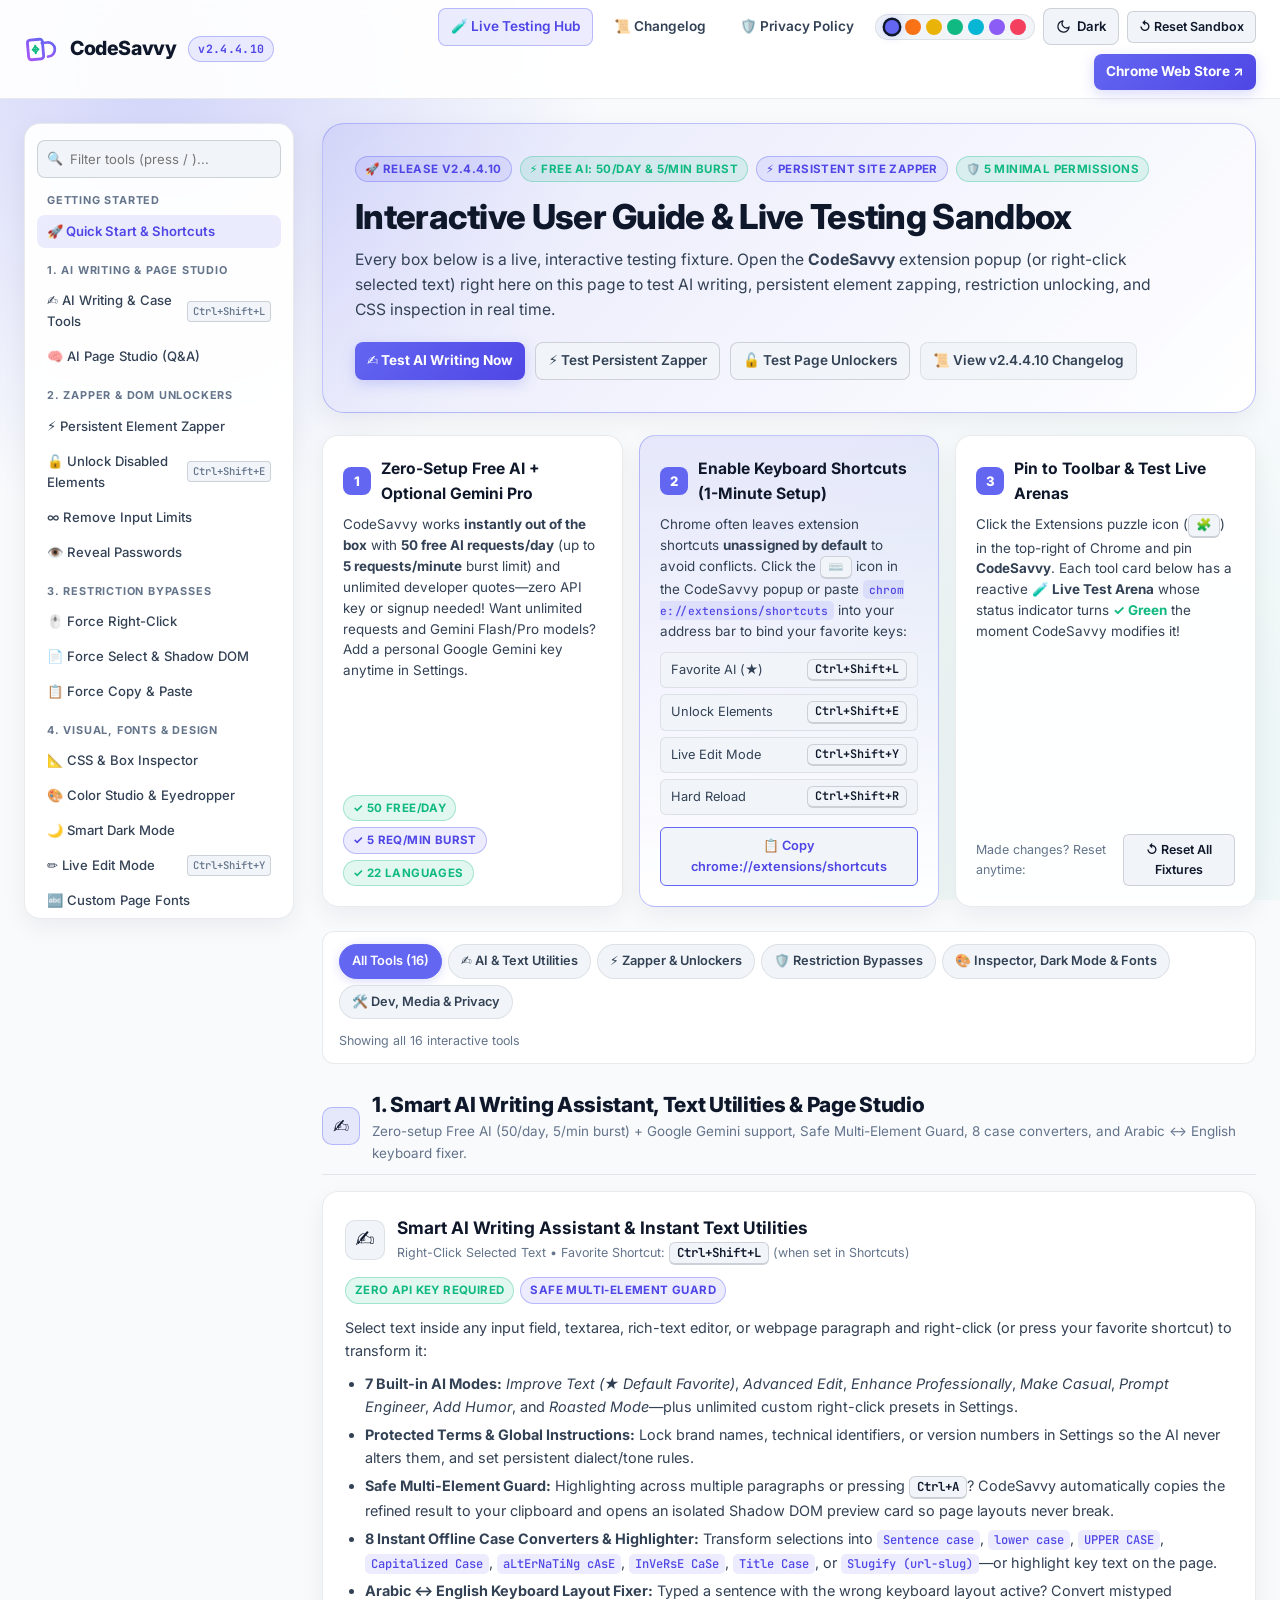
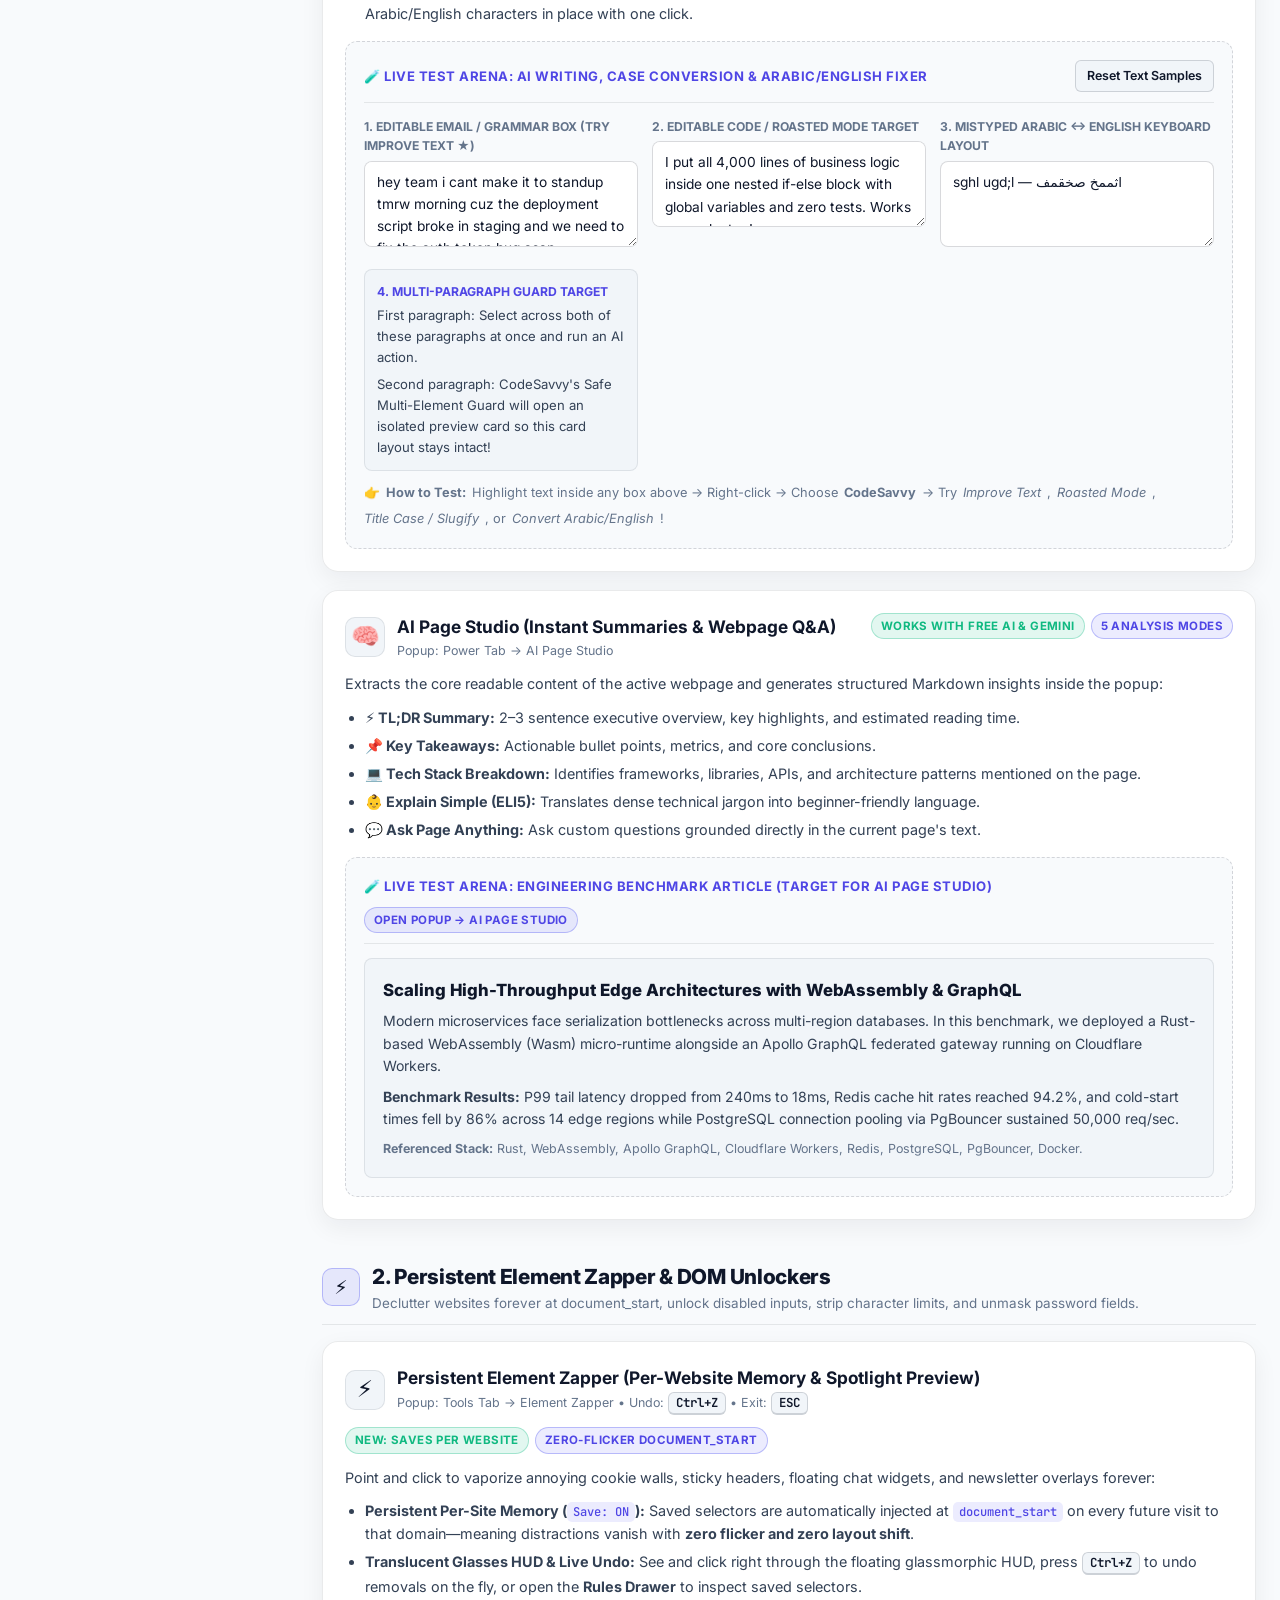
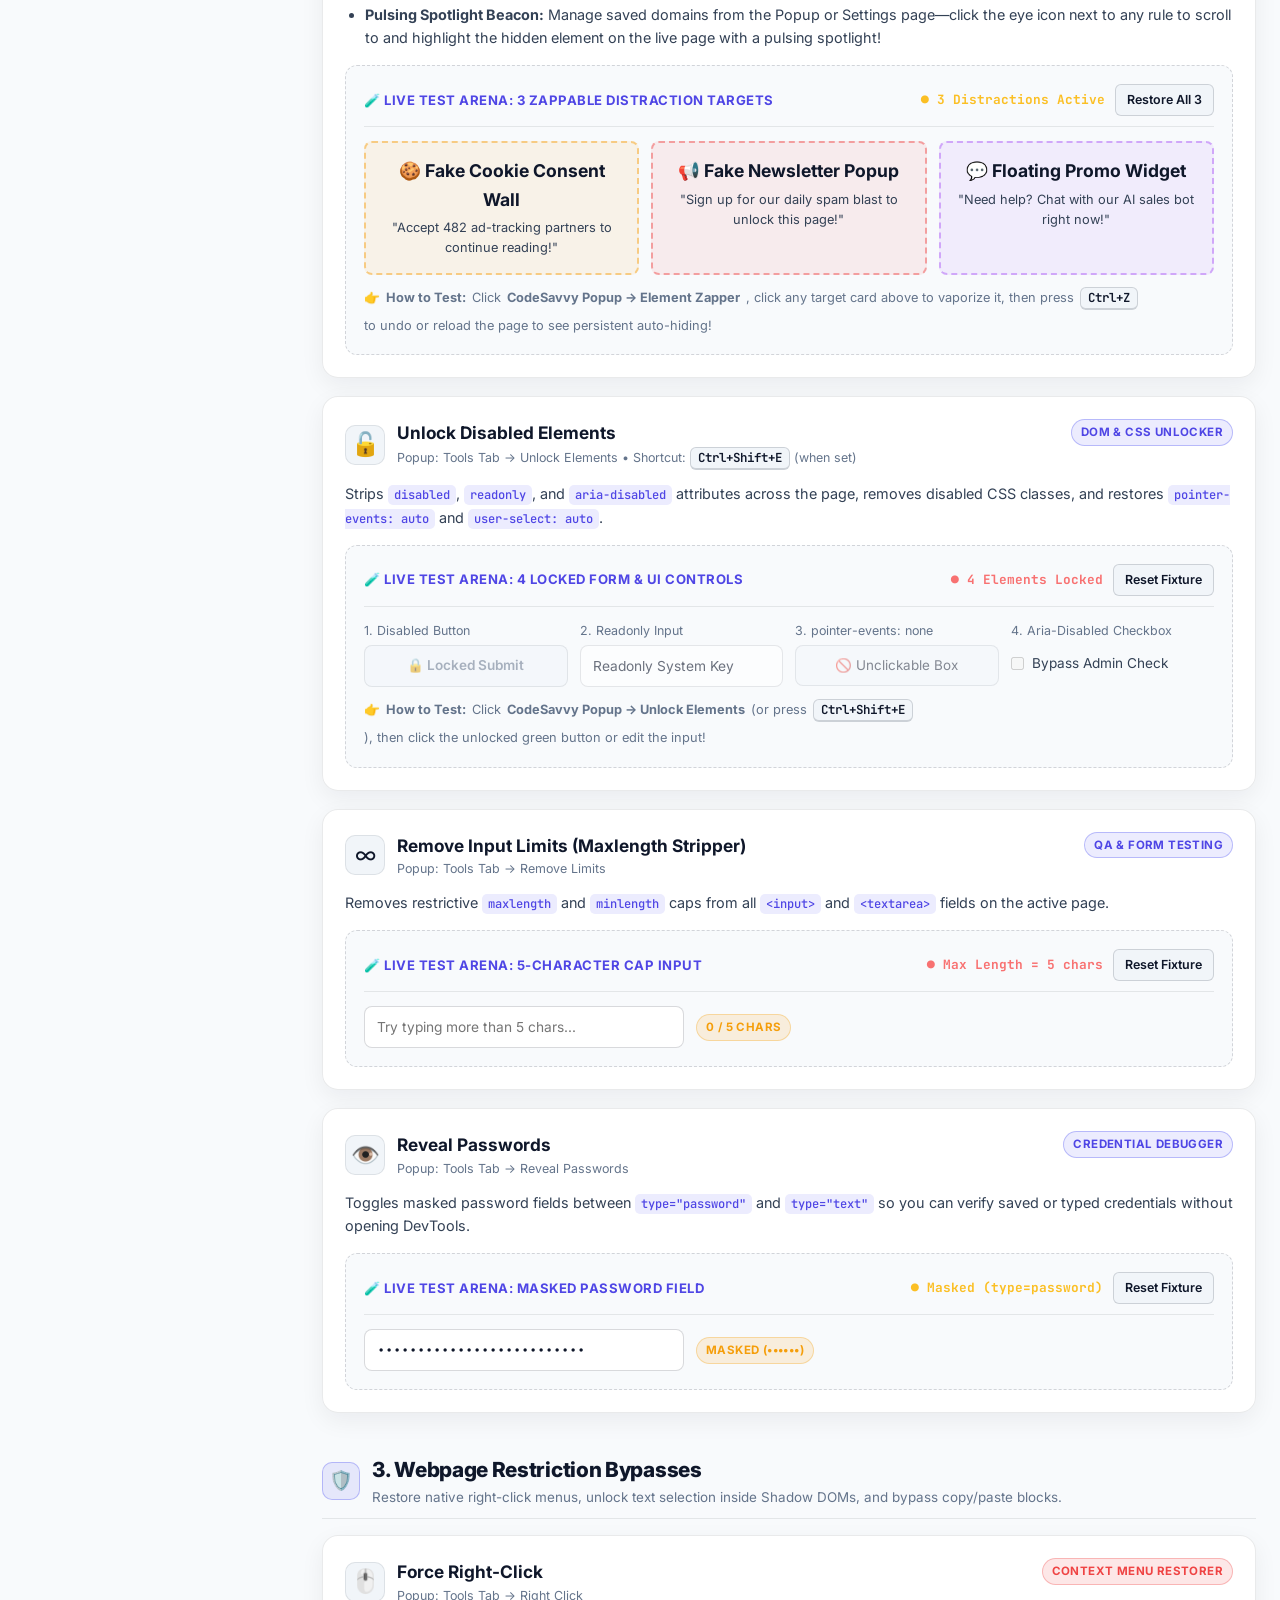
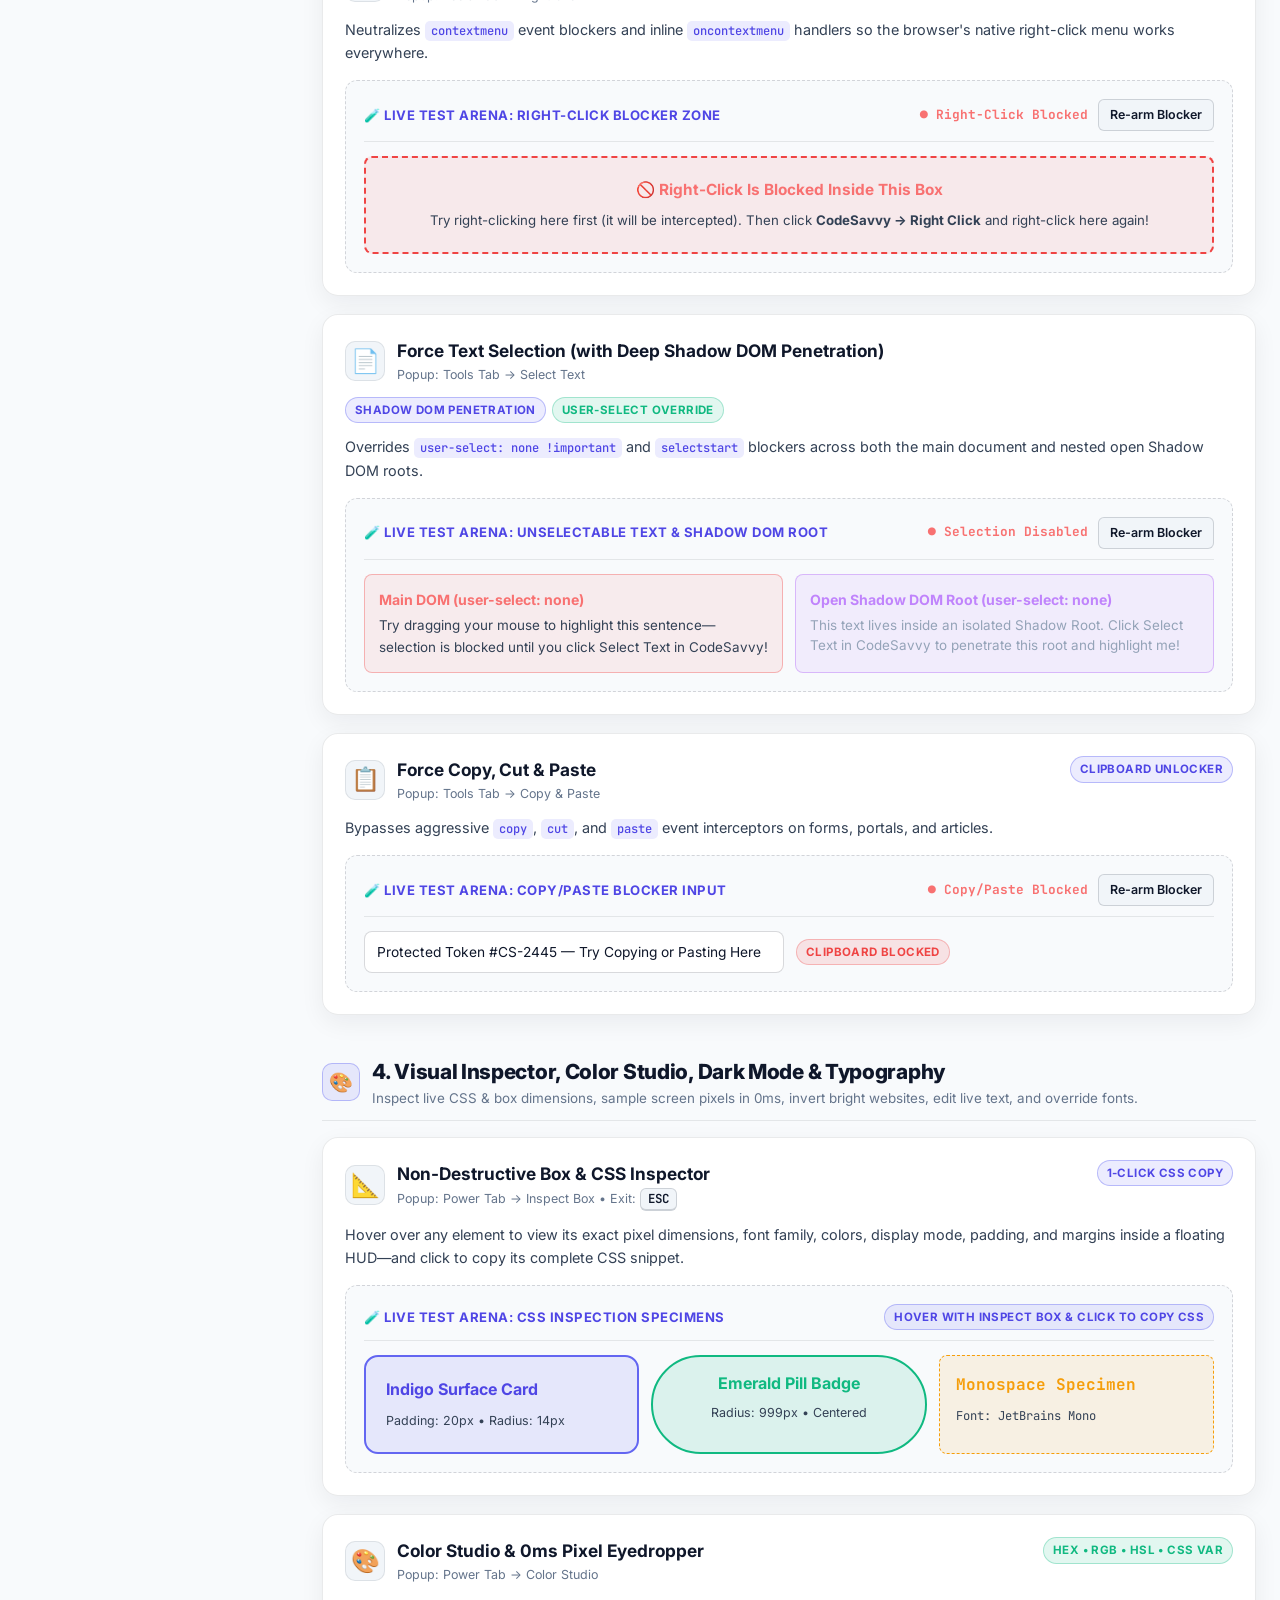
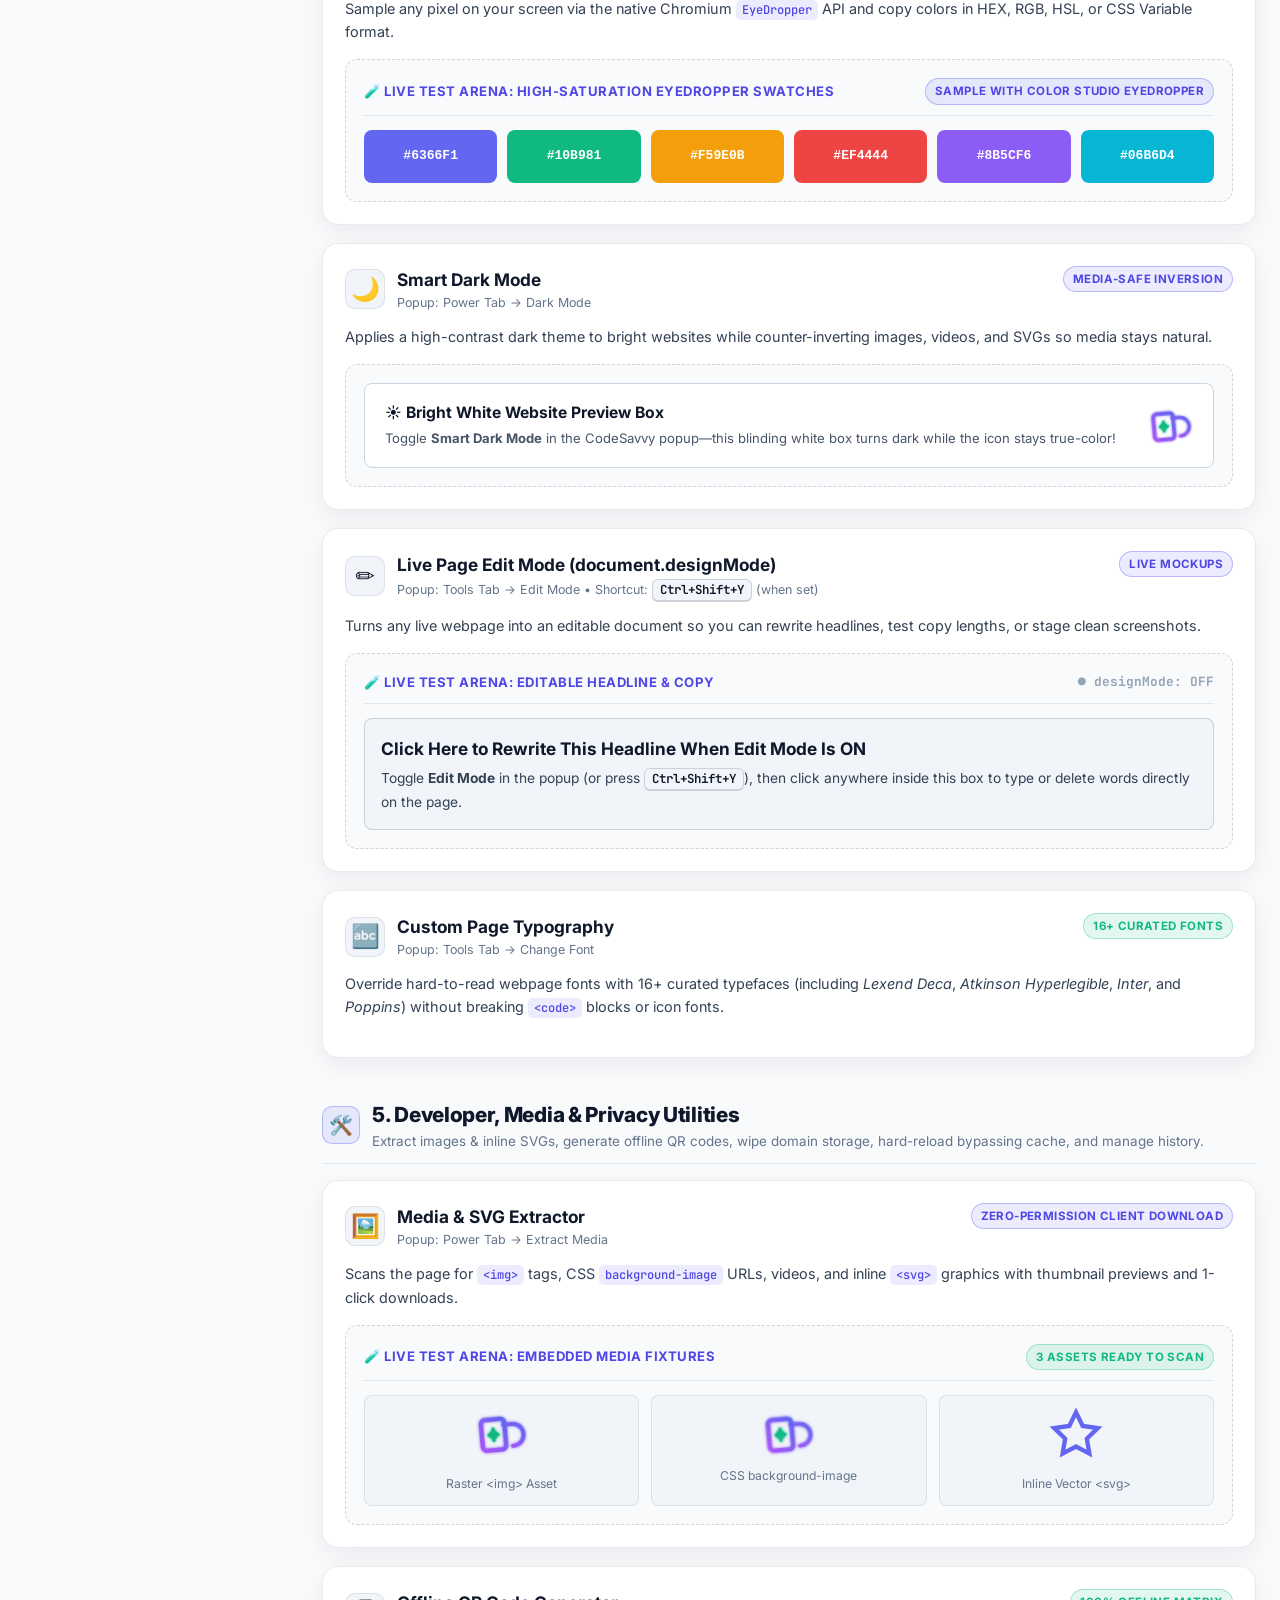
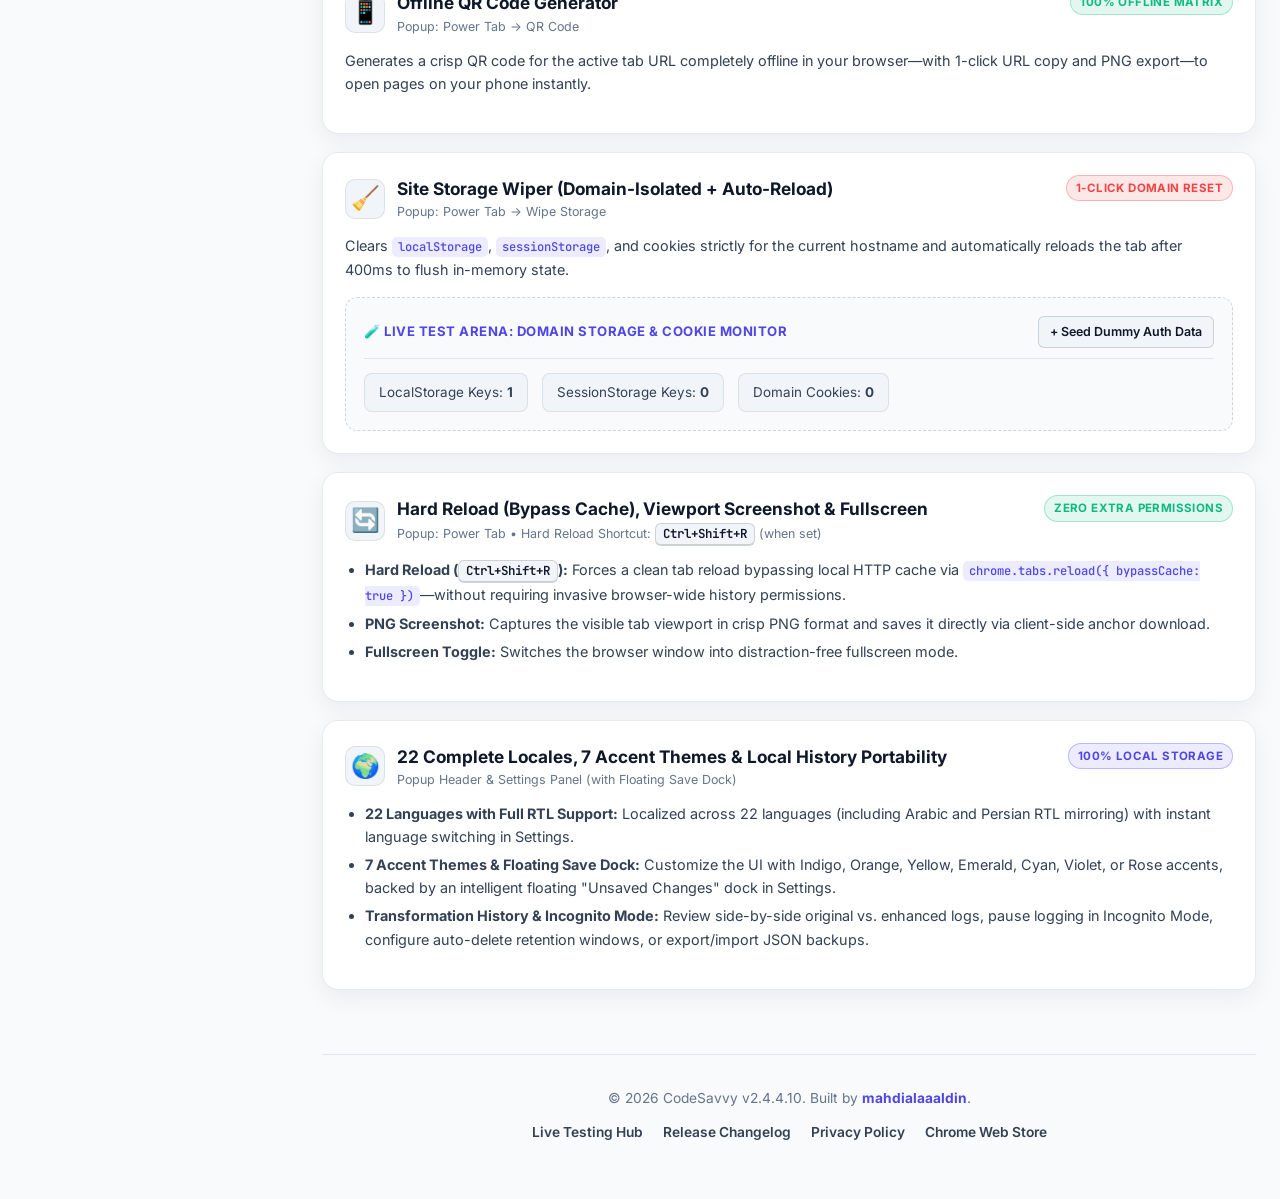
==== commit 48cd399c: "docs: release v2.4.4.10 changelog, privacy policy refresh, and docs sync" ====
--- a/index.html
+++ b/index.html
@@ -4,7 +4,7 @@
 <head>
     <meta charset="UTF-8">
     <meta name="viewport" content="width=device-width, initial-scale=1.0">
-    <title>CodeSavvy v2.4.4.5 — Interactive Guide &amp; Live Testing Sandbox</title>
+    <title>CodeSavvy v2.4.4.10 — Interactive Guide &amp; Live Testing Sandbox</title>
     <link rel="icon" type="image/png" href="assets/icons/icon48.png">
     <link rel="preconnect" href="https://fonts.googleapis.com">
     <link rel="preconnect" href="https://fonts.gstatic.com" crossorigin>
@@ -635,7 +635,7 @@
                     </g>
                 </svg>
                 <span class="brand-title">CodeSavvy</span>
-                <span class="brand-badge">v2.4.4.5</span>
+                <span class="brand-badge">v2.4.4.10</span>
             </a>
         </div>
 
@@ -730,7 +730,7 @@
             <!-- Hero Section -->
             <section class="hero-banner" id="quickstart-section">
                 <div class="hero-badges">
-                    <span class="badge badge-primary">🚀 RELEASE v2.4.4.5</span>
+                    <span class="badge badge-primary">🚀 RELEASE v2.4.4.10</span>
                     <span class="badge badge-secondary">⚡ FREE AI: 50/DAY &amp; 5/MIN BURST</span>
                     <span class="badge badge-primary">⚡ PERSISTENT SITE ZAPPER</span>
                     <span class="badge badge-secondary">🛡️ 5 MINIMAL PERMISSIONS</span>
@@ -744,7 +744,7 @@
                     <a href="#tool-contextai" class="nav-pill nav-pill-cta">✍️ Test AI Writing Now</a>
                     <a href="#tool-zapper" class="nav-pill" style="background:var(--bg-surface); border-color:var(--border-medium);">⚡ Test Persistent Zapper</a>
                     <a href="#tool-unlock" class="nav-pill" style="background:var(--bg-surface); border-color:var(--border-medium);">🔓 Test Page Unlockers</a>
-                    <a href="changelog.html" class="nav-pill" style="background:var(--bg-surface); border-color:var(--border-subtle);">📜 View v2.4.4.5 Changelog</a>
+                    <a href="changelog.html" class="nav-pill" style="background:var(--bg-surface); border-color:var(--border-subtle);">📜 View v2.4.4.10 Changelog</a>
                 </div>
             </section>
 
@@ -1116,7 +1116,7 @@
                             </div>
                         </div>
                         <div style="display: flex; gap: 12px; align-items: center; flex-wrap: wrap;">
-                            <input id="fixture-password-input" class="arena-input" type="password" value="CodeSavvy#v2.4.4.5!Secret" style="max-width: 320px; font-family: 'JetBrains Mono', monospace;" />
+                            <input id="fixture-password-input" class="arena-input" type="password" value="CodeSavvy#v2.4.4.10!Secret" style="max-width: 320px; font-family: 'JetBrains Mono', monospace;" />
                             <span id="password-visibility-badge" class="badge badge-warning">Masked (••••••)</span>
                         </div>
                     </div>
@@ -1524,7 +1524,7 @@
 
             <!-- Unified Footer -->
             <footer class="docs-footer">
-                <p>&copy; 2026 CodeSavvy v2.4.4.5. Built by <a href="https://github.com/mahdialaaaldin" target="_blank" rel="noopener noreferrer" style="color: var(--primary-light); text-decoration: none; font-weight: 700;">mahdialaaaldin</a>.</p>
+                <p>&copy; 2026 CodeSavvy v2.4.4.10. Built by <a href="https://github.com/mahdialaaaldin" target="_blank" rel="noopener noreferrer" style="color: var(--primary-light); text-decoration: none; font-weight: 700;">mahdialaaaldin</a>.</p>
                 <div class="docs-footer-links">
                     <a href="index.html">Live Testing Hub</a>
                     <a href="changelog.html">Release Changelog</a>
@@ -1536,7 +1536,7 @@
     </div>
 
     <!-- ========================================================================= -->
-    <!-- REACTIVE SANDBOX ENGINE (v2.4.4.5 — Bug-Free Live DOM & Event Observers)  -->
+    <!-- REACTIVE SANDBOX ENGINE (v2.4.4.10 — Bug-Free Live DOM & Event Observers) -->
     <!-- ========================================================================= -->
     <script>
         const DEFAULT_SAMPLES = {
